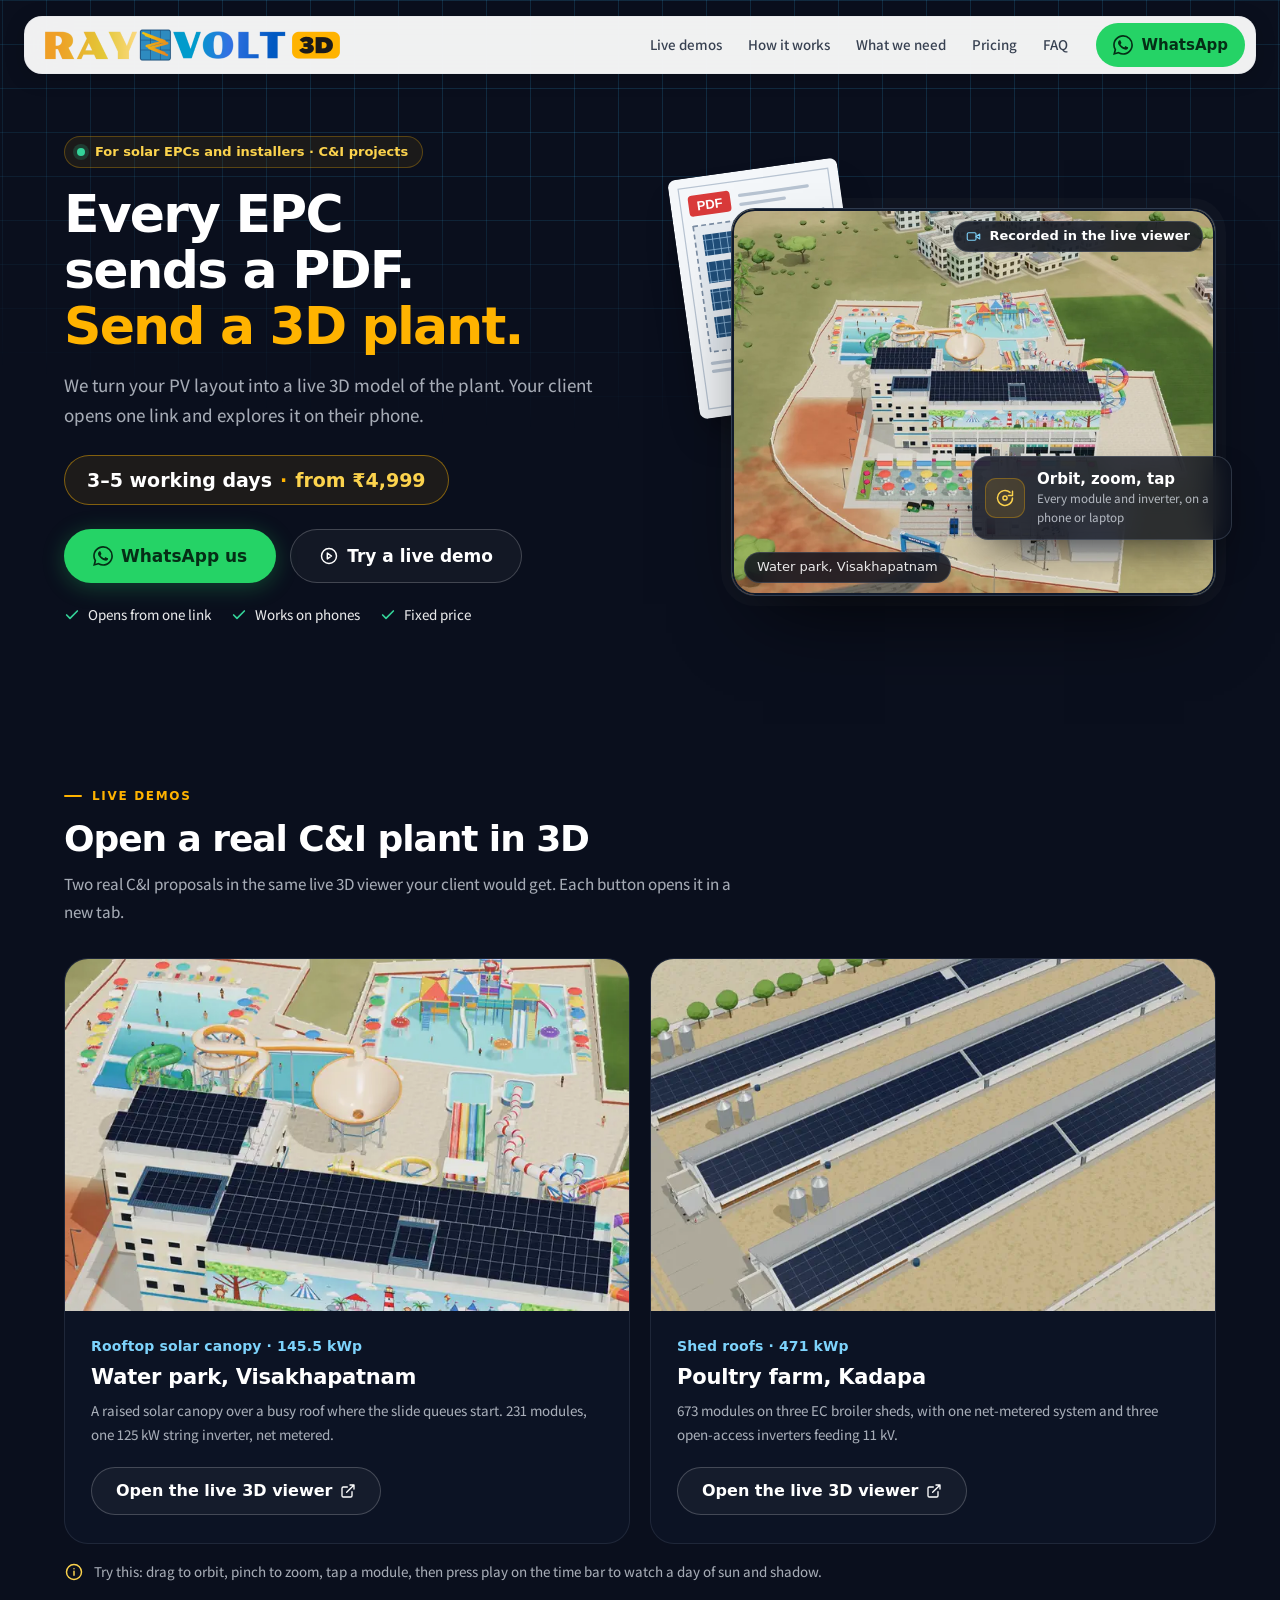
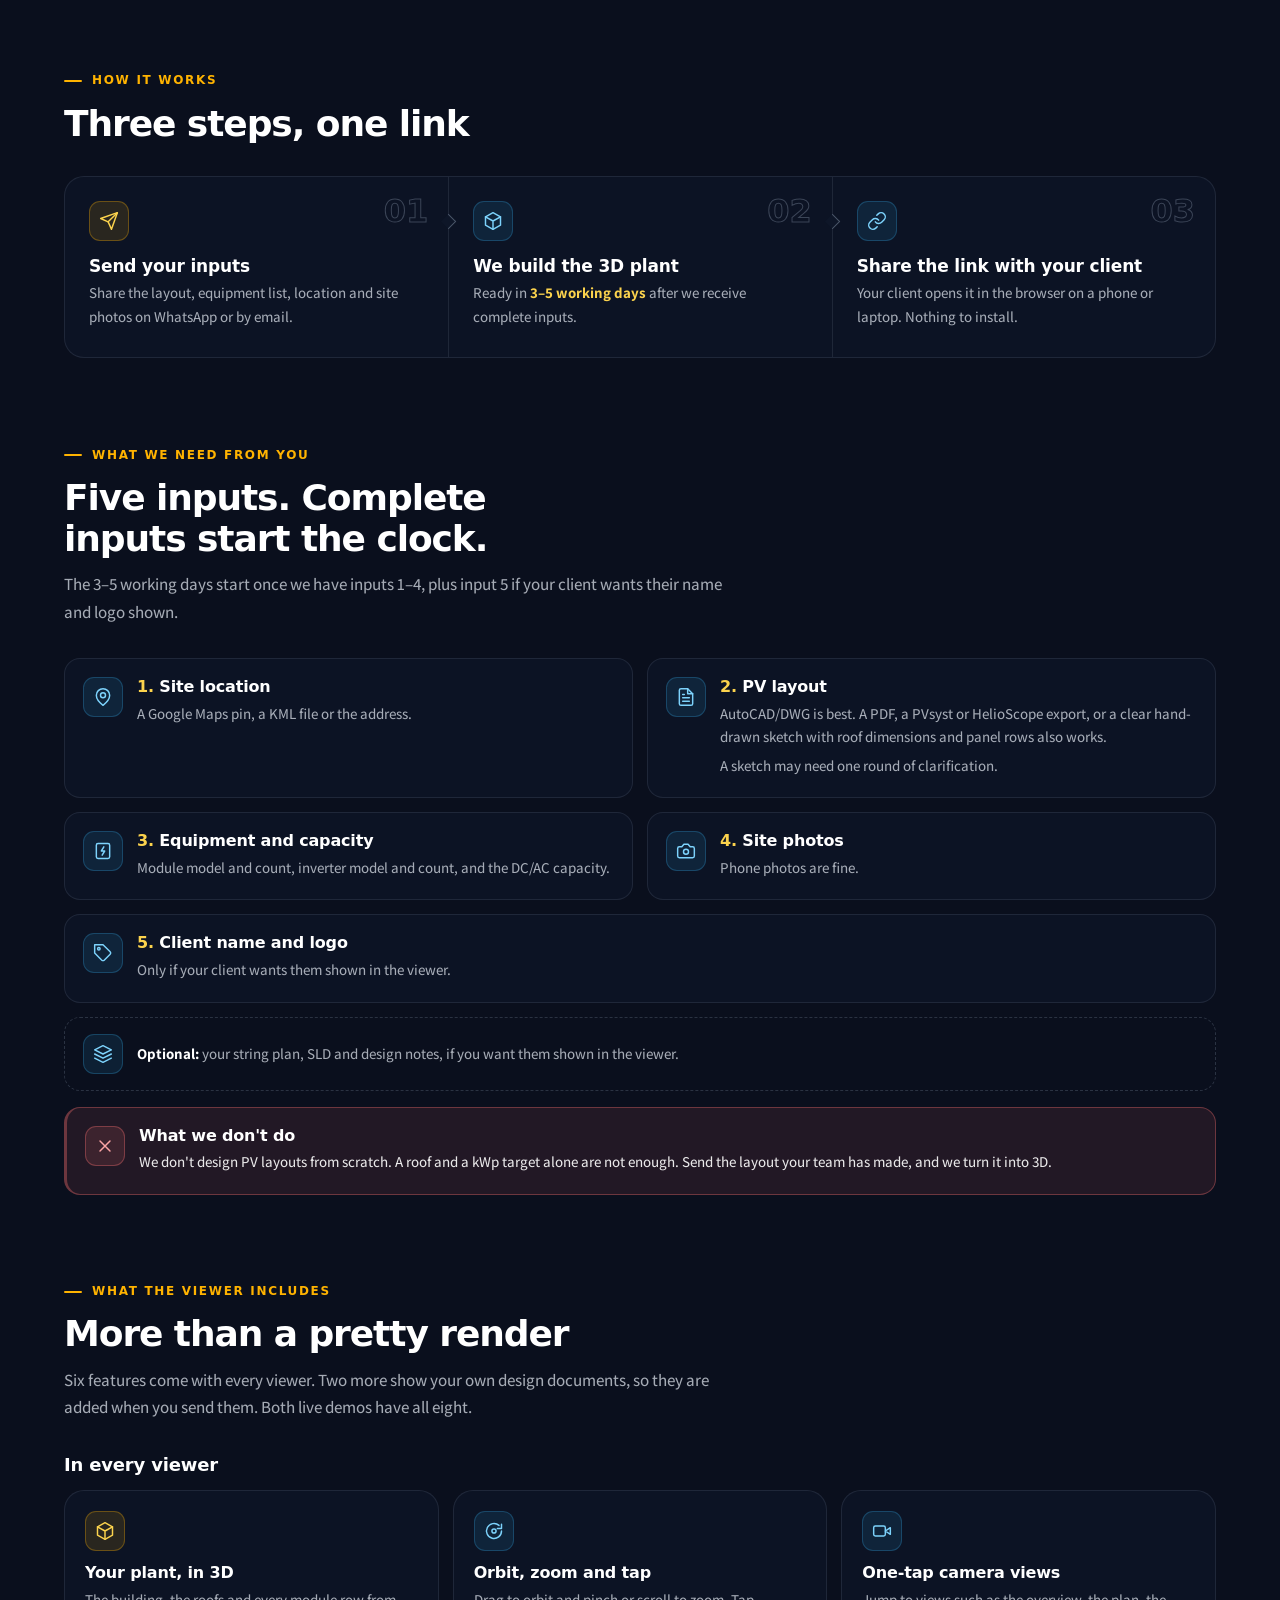
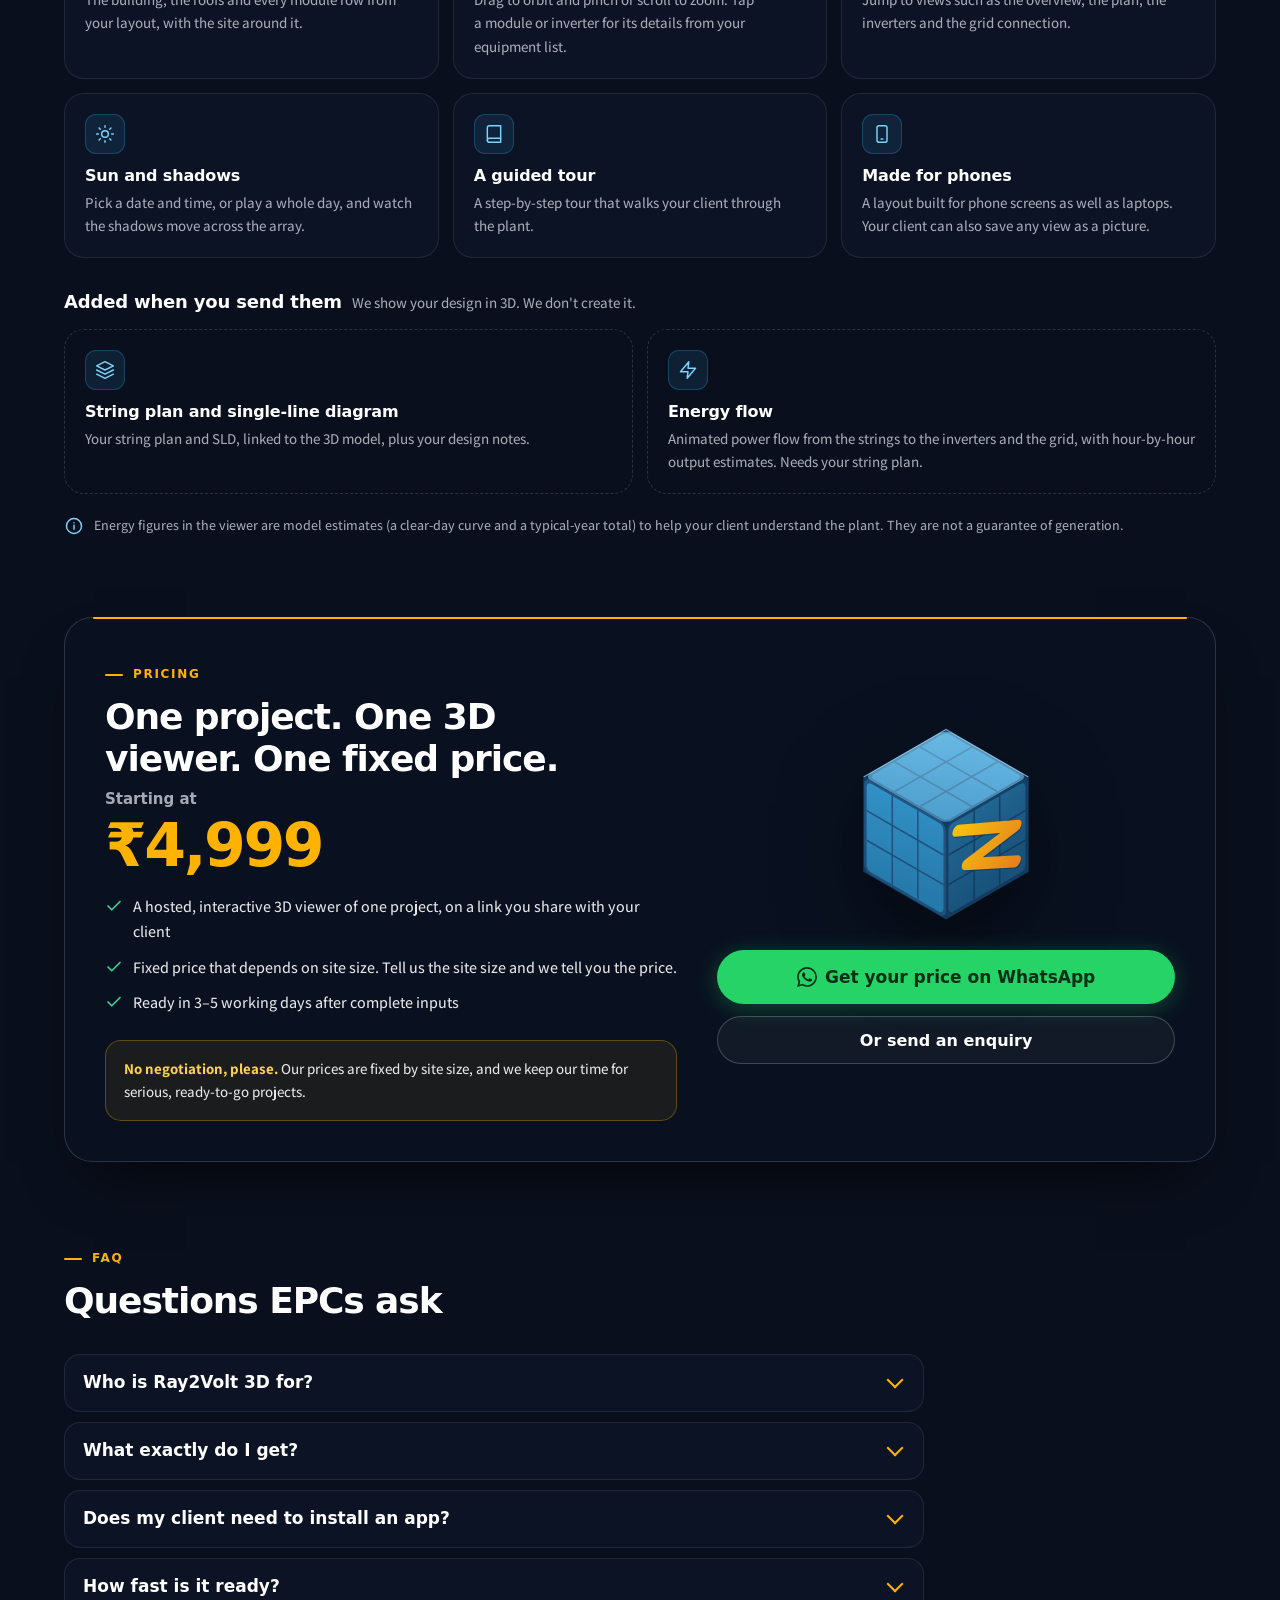
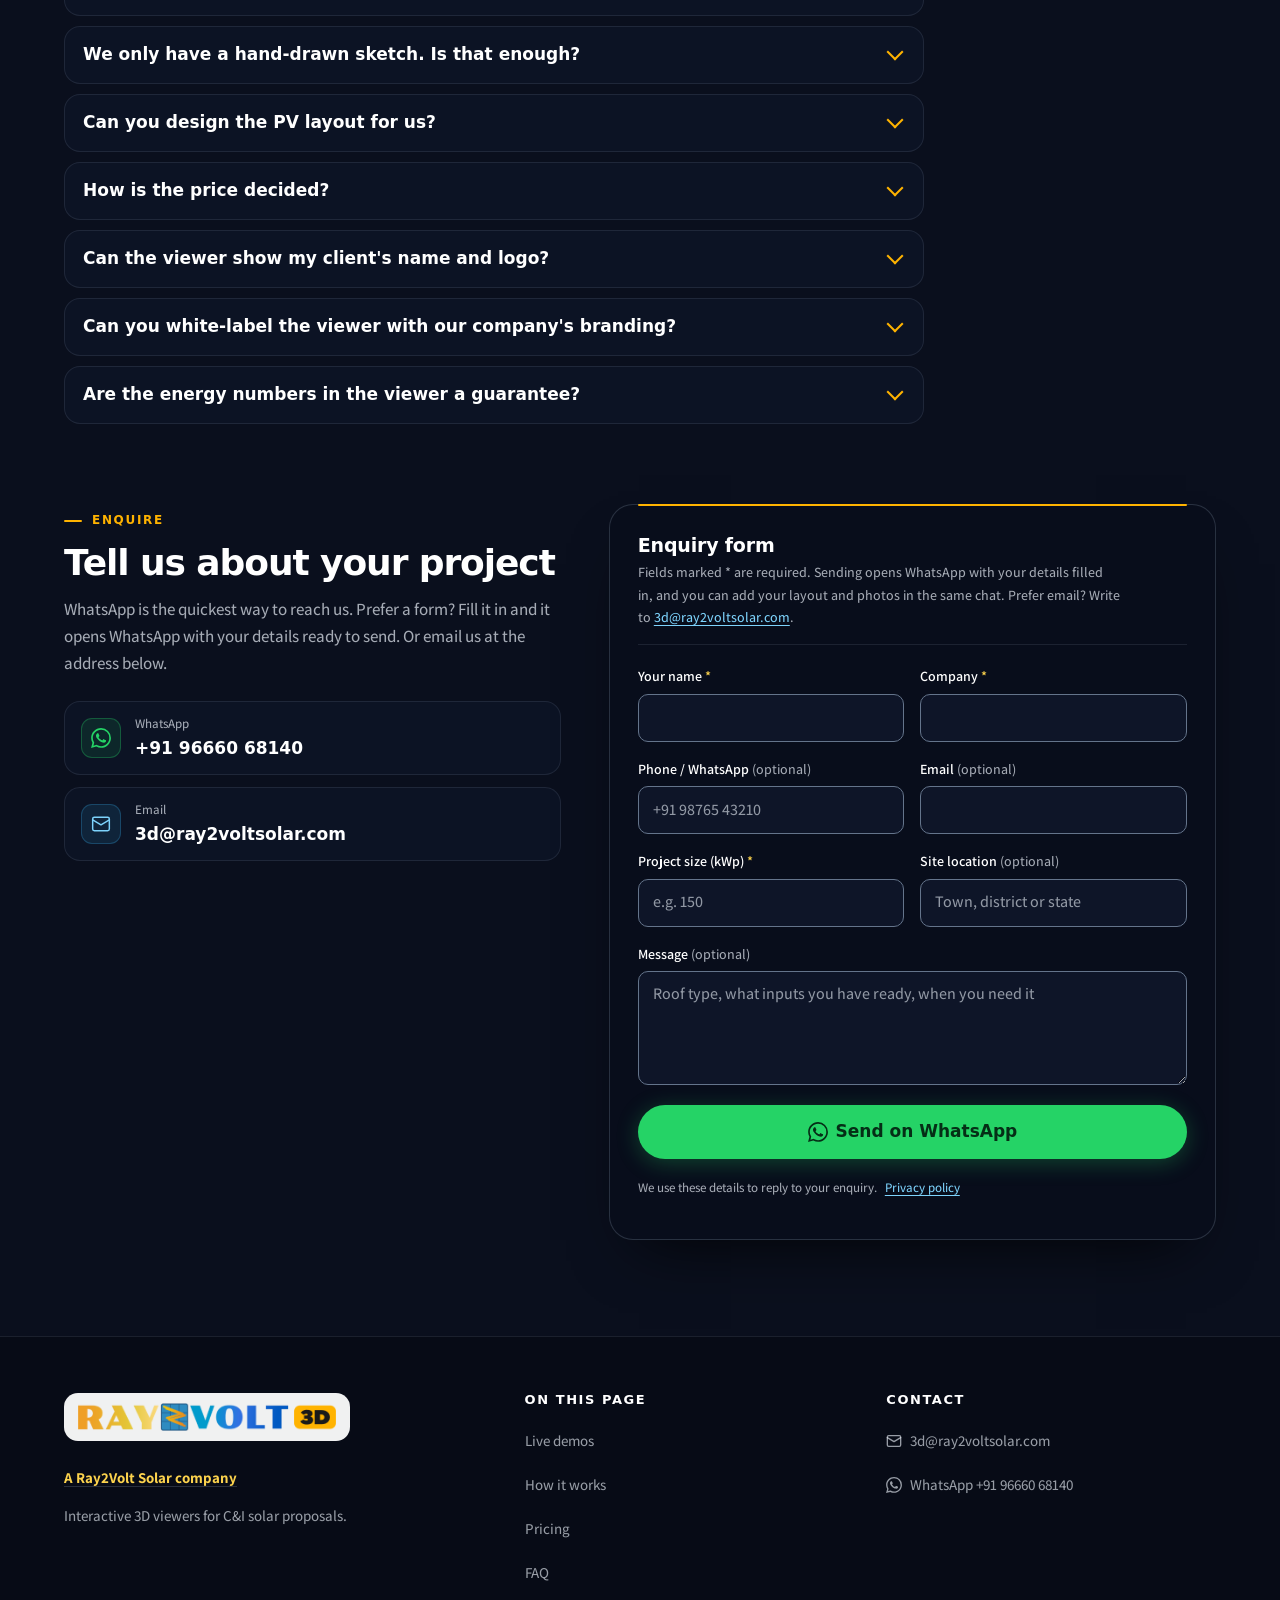
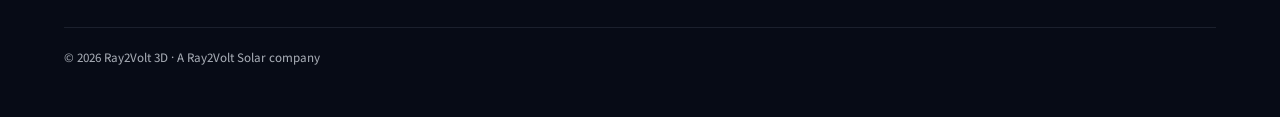
==== index.html @ 8974c655 "Launch Ray2Volt 3D landing page Mobile-first landing page for Ray2Volt 3D: hosted interactive 3D pla" ====
<!DOCTYPE html>
<html lang="en-IN" class="no-js">
<head>
<meta charset="utf-8">
<meta name="viewport" content="width=device-width, initial-scale=1, viewport-fit=cover">
<script>document.documentElement.className = 'js';</script>
<title>Ray2Volt 3D | 3D plant viewers for C&amp;I solar EPCs</title>
<meta name="description" content="Every EPC sends a PDF. Send a 3D plant. A live 3D viewer of your C&amp;I solar project for your client, in 3–5 working days, from ₹4,999.">
<link rel="canonical" href="https://3d.ray2voltsolar.com/">
<meta name="theme-color" content="#0A0F1D">
<meta name="color-scheme" content="dark">
<meta name="format-detection" content="telephone=no">

<link rel="icon" href="favicon.ico" sizes="48x48">
<link rel="icon" href="favicon.svg" type="image/svg+xml">
<link rel="icon" href="favicon-32.png" type="image/png" sizes="32x32">
<link rel="apple-touch-icon" href="apple-touch-icon.png">
<link rel="manifest" href="site.webmanifest">

<meta property="og:type" content="website">
<meta property="og:site_name" content="Ray2Volt 3D">
<meta property="og:locale" content="en_IN">
<meta property="og:title" content="Every EPC sends a PDF. Send a 3D plant.">
<meta property="og:description" content="A live 3D viewer of your C&amp;I solar project, ready to share with your client. 3–5 working days · from ₹4,999.">
<meta property="og:url" content="https://3d.ray2voltsolar.com/">
<meta property="og:image" content="https://ray2voltsolar.github.io/ray2volt-3d/og-image.png">
<meta property="og:image:type" content="image/png">
<meta property="og:image:width" content="1200">
<meta property="og:image:height" content="630">
<meta property="og:image:alt" content="Ray2Volt 3D: Every EPC sends a PDF. Send a 3D plant. 3–5 working days, from ₹4,999.">
<meta name="twitter:card" content="summary_large_image">
<meta name="twitter:title" content="Every EPC sends a PDF. Send a 3D plant.">
<meta name="twitter:description" content="A live 3D viewer of your C&amp;I solar project, ready to share with your client. 3–5 working days · from ₹4,999.">
<meta name="twitter:image" content="https://ray2voltsolar.github.io/ray2volt-3d/og-image.png">
<meta name="twitter:image:alt" content="Ray2Volt 3D: Every EPC sends a PDF. Send a 3D plant. 3–5 working days, from ₹4,999.">

<!-- Fonts: the same Google Fonts request as ray2voltsolar.com (Google Sans Flex headings, Assistant body) -->
<link rel="preconnect" href="https://fonts.googleapis.com">
<link rel="preconnect" href="https://fonts.gstatic.com" crossorigin>
<link href="https://fonts.googleapis.com/css2?family=Google+Sans+Flex:wght@400..800&amp;family=Assistant:wght@400..800&amp;display=swap" rel="stylesheet" media="print" onload="this.media='all'">
<noscript><link href="https://fonts.googleapis.com/css2?family=Google+Sans+Flex:wght@400..800&amp;family=Assistant:wght@400..800&amp;display=swap" rel="stylesheet"></noscript>

<script type="application/ld+json">
{
  "@context": "https://schema.org",
  "@graph": [
    {
      "@type": "Organization",
      "@id": "https://3d.ray2voltsolar.com/#organization",
      "name": "Ray2Volt 3D",
      "url": "https://3d.ray2voltsolar.com/",
      "logo": "https://ray2voltsolar.github.io/ray2volt-3d/icon-512.png",
      "image": "https://ray2voltsolar.github.io/ray2volt-3d/og-image.png",
      "email": "3d@ray2voltsolar.com",
      "telephone": "+91 96660 68140",
      "description": "Hosted, interactive 3D web viewers of C&I solar projects, made for solar EPCs and installers to share with their clients.",
      "parentOrganization": {
        "@type": "Organization",
        "name": "Ray2Volt Solar",
        "url": "https://ray2voltsolar.com/"
      },
      "contactPoint": {
        "@type": "ContactPoint",
        "contactType": "sales",
        "telephone": "+91 96660 68140",
        "email": "3d@ray2voltsolar.com",
        "areaServed": "IN",
        "availableLanguage": ["English"]
      }
    },
    {
      "@type": "Service",
      "@id": "https://3d.ray2voltsolar.com/#service",
      "name": "Interactive 3D solar plant viewer",
      "serviceType": "3D visualisation of C&I solar projects",
      "description": "One hosted, interactive 3D web viewer per C&I solar project, built from the EPC's PV layout, equipment list, site location and photos. Ready in 3–5 working days after complete inputs.",
      "provider": { "@id": "https://3d.ray2voltsolar.com/#organization" },
      "audience": { "@type": "BusinessAudience", "audienceType": "Solar EPCs and installers" },
      "areaServed": { "@type": "Country", "name": "India" },
      "offers": {
        "@type": "Offer",
        "description": "Starting at ₹4,999. Fixed price that depends on site size.",
        "priceSpecification": {
          "@type": "PriceSpecification",
          "minPrice": 4999,
          "priceCurrency": "INR"
        },
        "url": "https://3d.ray2voltsolar.com/#pricing"
      }
    }
  ]
}
</script>

<style>
/* Ray2Volt 3D landing page. Dark theme only. Tokens mirror the dark tokens of the
   Ray2Volt Solar website (theme.css, section 1); components mirror home.css. */
:root {
  --bg: #0A0F1D;
  --ink: #FFFFFF;
  --body: rgba(255, 255, 255, 0.9);
  --muted: rgba(226, 232, 240, 0.72);
  --surface: rgba(15, 23, 42, 0.58);
  --surface-strong: rgba(9, 14, 28, 0.88);
  --surface-hover: rgba(18, 28, 50, 0.8);
  --panel: rgba(11, 18, 34, 0.72);
  --subtle: rgba(255, 255, 255, 0.025);
  --line: rgba(148, 163, 184, 0.14);
  --line-strong: rgba(148, 163, 184, 0.24);
  --gold: #FFB300;
  --gold-ink: #FCD34D;
  --on-gold: #1A1A1A;
  --sky: #7DD3FC;
  --green: #34D399;
  --wa: #25D366;
  --wa-ink: #052E16;
  --tile-bg: rgba(56, 189, 248, 0.1);
  --tile-line: rgba(56, 189, 248, 0.24);
  --gold-tile-bg: rgba(255, 179, 0, 0.12);
  --gold-tile-line: rgba(255, 179, 0, 0.3);
  --success-bg: rgba(52, 211, 153, 0.1);
  --success-line: rgba(52, 211, 153, 0.3);
  --error: #FCA5A5;
  --error-bg: rgba(248, 113, 113, 0.1);
  --error-line: rgba(248, 113, 113, 0.35);
  --note-bg: rgba(255, 179, 0, 0.07);
  --eyebrow-bg: rgba(255, 179, 0, 0.07);
  --eyebrow-line: rgba(255, 179, 0, 0.28);
  --ghost-bg: rgba(255, 255, 255, 0.04);
  --ghost-bg-hover: rgba(255, 255, 255, 0.09);
  --ghost-line: rgba(255, 255, 255, 0.2);
  --field-bg: rgba(15, 23, 42, 0.9);
  --field-line: #64748B;          /* about 3.8:1 against the field and the form card (WCAG 1.4.11 needs 3:1) */
  --field-line-hover: #94A3B8;
  --placeholder: rgba(226, 232, 240, 0.62);
  --float-bg: rgba(10, 15, 29, 0.8);
  --footer-bg: #070B16;
  --grid: rgba(56, 189, 248, 0.16);
  --step-stroke: rgba(148, 163, 184, 0.35);
  --chevron-bg: #0E1628;
  --chevron-line: rgba(148, 163, 184, 0.45);
  --hover-shadow: 0 24px 48px -24px rgba(0, 0, 0, 0.8);
  --float-shadow: 0 18px 40px -16px rgba(0, 0, 0, 0.75);
  --form-shadow: 0 30px 60px -30px rgba(0, 0, 0, 0.85);
  --frame-shadow: 0 40px 80px -32px rgba(0, 0, 0, 0.8), 0 0 0 10px rgba(255, 255, 255, 0.025);
  --radius: 20px;
  --font-heading: 'Google Sans', 'Google Sans Flex', system-ui, -apple-system, 'Segoe UI', Roboto, sans-serif;
  --font-body: 'Assistant', system-ui, -apple-system, 'Segoe UI', Roboto, sans-serif;
  --gutter: 1rem;
  --header-h: 56px;
  color-scheme: dark;
}
@media (min-width: 480px) { :root { --gutter: 1.5rem; } }

*, *::before, *::after { box-sizing: border-box; margin: 0; padding: 0; }
html { font-size: 16px; -webkit-text-size-adjust: 100%; text-size-adjust: 100%; scroll-padding-top: 88px; }
/* Phones (upright or sideways) have no fixed header, so an anchor jump only needs a small gap at the top;
   the floating WhatsApp button needs room at the bottom */
@media (max-width: 767px), (max-height: 500px) { html { scroll-padding-top: 12px; scroll-padding-bottom: 84px; } }
@media (prefers-reduced-motion: no-preference) { html { scroll-behavior: smooth; } }
html, body { overflow-x: clip; }
body {
  position: relative;
  min-height: 100vh;
  background-color: var(--bg);
  color: var(--body);
  font-family: var(--font-body);
  font-size: 1rem;
  font-weight: 500;
  line-height: 1.6;
  -webkit-font-smoothing: antialiased;
  -moz-osx-font-smoothing: grayscale;
}
/* Flat blueprint grid behind the top of the page, as on ray2voltsolar.com */
body::after {
  content: '';
  position: absolute;
  top: 0; left: 0; right: 0;
  height: max(100vh, 640px);
  background-image:
    linear-gradient(var(--grid) 1px, transparent 1px),
    linear-gradient(90deg, var(--grid) 1px, transparent 1px);
  background-size: 32px 32px;
  background-position: center top;
  pointer-events: none;
  z-index: 0;
  -webkit-mask-image: radial-gradient(ellipse 120% 60% at 50% 0%, #000 30%, transparent 80%);
  mask-image: radial-gradient(ellipse 120% 60% at 50% 0%, #000 30%, transparent 80%);
}
@media (min-width: 768px) { body::after { background-size: 44px 44px; } }
body > * { position: relative; z-index: 1; }

img, svg, video { display: block; max-width: 100%; }
img, video { height: auto; }
a { color: inherit; text-decoration: none; }
ul, ol { list-style: none; }
button, input, select, textarea { font: inherit; color: inherit; }
button { cursor: pointer; background: none; border: 0; }
[hidden] { display: none !important; }
:focus-visible { outline: 2px solid var(--gold); outline-offset: 3px; }

h1, h2, h3, h4 { font-family: var(--font-heading); color: var(--ink); text-wrap: balance; }
h1 { font-size: clamp(2.125rem, 1.45rem + 2.9vw, 3.25rem); font-weight: 700; letter-spacing: -0.035em; line-height: 1.08; }
h2 { font-size: clamp(1.625rem, 1.2rem + 1.5vw, 2.25rem); font-weight: 700; letter-spacing: -0.03em; line-height: 1.15; margin-bottom: 0.75rem; }
h3 { font-size: 1.0625rem; font-weight: 700; letter-spacing: -0.01em; line-height: 1.3; }
p { text-wrap: pretty; }
strong { color: var(--ink); font-weight: 700; }

.sr-only { position: absolute !important; width: 1px; height: 1px; padding: 0; margin: -1px; overflow: hidden; clip: rect(0 0 0 0); white-space: nowrap; border: 0; }
.skip-link { position: absolute; left: 1rem; top: -100px; z-index: 2000; padding: 0.75rem 1rem; border-radius: 10px; background: var(--gold); color: var(--on-gold); font-weight: 700; }
.skip-link:focus { top: 1rem; }

.container { width: 100%; max-width: 1200px; margin: 0 auto; padding: 0 max(var(--gutter), env(safe-area-inset-right)) 0 max(var(--gutter), env(safe-area-inset-left)); }
.nw { white-space: nowrap; }

.icon { width: 20px; height: 20px; flex: none; fill: none; stroke: currentColor; stroke-width: 1.75; stroke-linecap: round; stroke-linejoin: round; }
.icon--sm { width: 16px; height: 16px; stroke-width: 2; }
.icon--fill { fill: currentColor; stroke: none; }

/* ---------- Buttons (site-wide .btn from ray2voltsolar.com) ---------- */
.btn {
  position: relative;
  overflow: hidden;
  display: inline-flex;
  align-items: center;
  justify-content: center;
  gap: 0.5rem;
  min-height: 48px;
  padding: 0.8125rem 1.5rem;
  border: 1px solid transparent;
  border-radius: 999px;
  font-family: var(--font-heading);
  font-size: 1rem;
  font-weight: 650;
  line-height: 1.2;
  text-align: center;
  transition: transform 0.25s ease, box-shadow 0.25s ease, background-color 0.25s ease, border-color 0.25s ease;
  -webkit-tap-highlight-color: transparent;
}
.btn-lg { min-height: 54px; padding: 0.9375rem 1.75rem; font-size: 1.0625rem; }
.btn-block { width: 100%; }
.btn-primary {
  background: linear-gradient(135deg, #FFB300 0%, #FFD54F 50%, #F9A825 100%);
  background-size: 200% 200%;
  color: var(--on-gold);
  box-shadow: 0 4px 20px rgba(255, 179, 0, 0.35);
}
.btn-primary:hover { transform: translateY(-2px); box-shadow: 0 12px 40px rgba(255, 179, 0, 0.5); }
.btn-wa { background: var(--wa); color: var(--wa-ink); box-shadow: 0 4px 22px rgba(37, 211, 102, 0.28); }
.btn-wa:hover { background: #3BE07A; transform: translateY(-2px); }
.btn-ghost { background: var(--ghost-bg); color: var(--ink); border-color: var(--ghost-line); }
.btn-ghost:hover { background: var(--ghost-bg-hover); border-color: var(--gold); transform: translateY(-2px); }
.btn[disabled] { opacity: 0.7; cursor: progress; transform: none; }
@media (prefers-reduced-motion: no-preference) {
  .btn-primary { animation: btnShimmer 3s ease infinite; }
  @keyframes btnShimmer { 0%, 100% { background-position: 0% 50%; } 50% { background-position: 100% 50%; } }
}

/* ---------- Header: the website's floating pill ---------- */
.header {
  position: absolute;
  z-index: 1000;
  top: max(10px, env(safe-area-inset-top));
  left: max(10px, env(safe-area-inset-left));
  right: max(10px, env(safe-area-inset-right));
  border: 1px solid rgba(229, 231, 235, 0.6);
  border-radius: 18px;
  background: rgba(255, 255, 255, 0.94);
  -webkit-backdrop-filter: blur(20px);
  backdrop-filter: blur(20px);
  box-shadow: 0 4px 20px rgba(0, 0, 0, 0.18);
}
.nav { display: flex; align-items: center; justify-content: space-between; gap: 0.75rem; height: var(--header-h); padding: 0 0.5rem 0 0.875rem; }
.logo { display: flex; align-items: center; flex: none; min-height: 44px; }
.logo img { height: clamp(24px, 6.4vw, 30px); width: auto; }
.nav-menu { display: none; align-items: center; gap: 0.125rem; margin-left: auto; }
.nav-menu a {
  display: inline-flex;
  align-items: center;
  justify-content: center;
  min-height: 44px;
  min-width: 44px;
  padding: 0 0.75rem;
  border-radius: 12px;
  font-size: 0.9375rem;
  font-weight: 600;
  color: #374151;
  transition: color 0.2s ease, background-color 0.2s ease;
}
.nav-menu a:hover { color: #0369A1; background: rgba(3, 169, 244, 0.08); }
.nav-wa { min-height: 44px; padding: 0.5rem 1.125rem; font-size: 0.9375rem; box-shadow: none; }
.nav-wa .nav-wa__label { display: none; }
.nav-wa { flex: none; width: 44px; padding: 0; }
.header :focus-visible { outline-color: #0277BD; }
@media (min-width: 420px) {
  .nav-wa { width: auto; padding: 0.5rem 1rem; }
  .nav-wa .nav-wa__label { display: inline; }
}
@media (min-width: 768px) {
  .header { position: fixed; top: max(1rem, env(safe-area-inset-top)); left: max(1.5rem, env(safe-area-inset-left)); right: max(1.5rem, env(safe-area-inset-right)); }
  .nav { padding: 0 0.625rem 0 1.25rem; }
  .logo img { height: 32px; }
}
/* Phones held sideways (wide but short): a fixed 74 px bar would take a fifth of the screen, so the header scrolls
   away as it does on phones, and the floating WhatsApp button takes over (see .wa-fab) */
@media (min-width: 768px) and (max-height: 500px) {
  .header { position: absolute; }
}
@media (min-width: 1000px) {
  .nav-menu { display: flex; }
  .nav { gap: 1rem; }
}
@media (min-width: 1000px) and (max-width: 1099px) {
  .nav-menu a { padding: 0 0.5rem; }
  .nav { gap: 0.75rem; }
}

/* ---------- Section scaffolding ---------- */
.section { padding: 3.5rem 0; }
@media (min-width: 768px) { .section { padding: 5rem 0; } }
.section + .section { padding-top: 0; }
.kicker {
  display: inline-flex;
  align-items: center;
  gap: 0.625rem;
  margin-bottom: 0.75rem;
  font-family: var(--font-heading);
  font-size: 0.75rem;
  font-weight: 700;
  letter-spacing: 0.14em;
  text-transform: uppercase;
  color: var(--gold);
}
.kicker::before { content: ''; width: 18px; height: 2px; border-radius: 2px; background: currentColor; }
.section-head { max-width: 680px; margin-bottom: 2rem; }
.section-head p:not(.kicker) { color: var(--muted); font-size: 1.0625rem; }
.tile {
  flex: none;
  display: grid;
  place-items: center;
  width: 40px;
  height: 40px;
  border-radius: 11px;
  color: var(--sky);
  background: var(--tile-bg);
  border: 1px solid var(--tile-line);
}
.tile--gold { color: var(--gold-ink); background: var(--gold-tile-bg); border-color: var(--gold-tile-line); }
.card {
  border: 1px solid var(--line);
  border-radius: 24px;
  background: var(--surface);
}

/* ---------- Hero ---------- */
.hero { padding: 5.75rem 0 3rem; }
@media (min-width: 768px) { .hero { padding: 8.5rem 0 4.5rem; } }
@media (min-width: 768px) and (max-height: 500px) { .hero { padding-top: 6.25rem; } }
/* Phones: the gap above the demos belongs to the hero, so "Try a live demo" lands on the demos heading itself and
   the first "Open the live 3D viewer" button is on screen even at 360x640 (same total gap as before) */
@media (max-width: 767px) {
  .hero { padding-bottom: 6.5rem; }
  .hero + #demos { padding-top: 0; }
  #demos .section-head { margin-bottom: 1.25rem; }
}
.hero__grid { display: grid; gap: 2.5rem; align-items: center; }
@media (min-width: 960px) { .hero__grid { grid-template-columns: minmax(0, 1.02fr) minmax(0, 0.98fr); gap: 4rem; } }
.eyebrow {
  display: inline-flex;
  align-items: center;
  gap: 0.625rem;
  margin-bottom: 1.125rem;
  padding: 0.375rem 0.875rem 0.375rem 0.75rem;
  border: 1px solid var(--eyebrow-line);
  border-radius: 999px;
  background: var(--eyebrow-bg);
  font-family: var(--font-heading);
  font-size: 0.8125rem;
  font-weight: 600;
  line-height: 1.35;
  color: var(--gold-ink);
}
.eyebrow__dot { flex: none; width: 8px; height: 8px; border-radius: 50%; background: var(--green); box-shadow: 0 0 0 4px rgba(52, 211, 153, 0.18); }
/* Very narrow phones: two clean lines without the separator, instead of a wrap after a dangling dot (as .offer) */
@media (max-width: 359px) {
  .eyebrow { border-radius: 14px; padding-top: 0.4375rem; padding-bottom: 0.4375rem; }
  .eyebrow__text > span { display: block; }
  .eyebrow__text > .eyebrow__sep { display: none; }
}
.hero h1 { margin-bottom: 1rem; }
.hero h1 span { display: block; color: var(--gold); }
.hero__lead { max-width: 34rem; margin-bottom: 1.25rem; font-size: 1.0625rem; line-height: 1.6; color: var(--muted); }
@media (min-width: 768px) { .hero__lead { font-size: 1.1875rem; margin-bottom: 1.5rem; } }
.offer {
  display: inline-flex;
  flex-wrap: wrap;
  align-items: center;
  gap: 0.25rem 0.5rem;
  margin-bottom: 1.5rem;
  padding: 0.625rem 1.125rem;
  border: 1px solid rgba(255, 179, 0, 0.45);
  border-radius: 999px;
  background: rgba(255, 179, 0, 0.08);
  font-family: var(--font-heading);
  font-size: 1.0625rem;
  font-weight: 700;
  line-height: 1.3;
  color: var(--ink);
}
.offer__dot { color: var(--gold); }
.offer__price { color: var(--gold-ink); }
@media (min-width: 768px) { .offer { font-size: 1.1875rem; padding: 0.75rem 1.375rem; } }
/* Very narrow phones: two clean lines instead of a wrapped pill with a dangling dot */
@media (max-width: 359px) {
  .offer { display: inline-block; border-radius: 16px; }
  .offer > span { display: block; }
  .offer > .offer__dot { display: none; }
}
.hero__actions { display: grid; gap: 0.75rem; }
@media (min-width: 480px) { .hero__actions { display: flex; flex-wrap: wrap; gap: 0.875rem; } }
.hero__actions .btn { width: 100%; }
@media (min-width: 480px) { .hero__actions .btn { width: auto; } }
.assurances { display: flex; flex-wrap: wrap; gap: 0.5rem 1.25rem; margin-top: 1.25rem; }
.assurances li { display: inline-flex; align-items: center; gap: 0.5rem; font-size: 0.9375rem; color: var(--body); }
.assurances .icon { width: 16px; height: 16px; stroke-width: 2.5; color: var(--green); }

/* Hero visual: the flat PDF behind, the live 3D viewer in front */
.hero__visual { position: relative; padding: 1.75rem 0 0 1.25rem; }
@media (min-width: 600px) { .hero__visual { padding: 2.5rem 0 0 3rem; } }
.hero__pdf {
  position: absolute;
  top: 0;
  left: 0;
  z-index: 0;
  width: 32%;
  max-width: 190px;
  transform: rotate(-8deg);
  border-radius: 8px;
  box-shadow: 0 24px 40px -18px rgba(0, 0, 0, 0.85);
}
.hero__screen {
  position: relative;
  z-index: 1;
  overflow: hidden;
  border: 1px solid var(--line-strong);
  border-radius: 24px;
  background: #101a2c;
  box-shadow: var(--frame-shadow);
  aspect-ratio: 5 / 4;
}
.hero__screen img, .hero__screen video { position: absolute; inset: 0; width: 100%; height: 100%; object-fit: cover; }
/* The loop sits 1px inside the poster, so its first frame is never a larger LCP candidate than the poster;
   the 2px inner bezel below hides that edge. */
.hero__screen video { inset: 1px; width: calc(100% - 2px); height: calc(100% - 2px); }
.hero__screen::after { content: ''; position: absolute; inset: 0; z-index: 1; border-radius: 23px; box-shadow: inset 0 0 0 2px #101a2c; pointer-events: none; }
.hero__video { opacity: 0; transition: opacity 0.5s ease; }
.hero__video.is-playing { opacity: 1; }
.chip {
  position: absolute;
  z-index: 2;
  display: inline-flex;
  align-items: center;
  gap: 0.5rem;
  padding: 0.375rem 0.75rem;
  border: 1px solid var(--line-strong);
  border-radius: 999px;
  background: rgba(10, 15, 29, 0.82);
  -webkit-backdrop-filter: blur(10px);
  backdrop-filter: blur(10px);
  font-family: var(--font-heading);
  font-size: 0.8125rem;
  font-weight: 600;
  line-height: 1.3;
  color: var(--ink);
}
.chip--rec { top: 0.75rem; right: 0.75rem; }
.chip--rec .icon { width: 15px; height: 15px; color: var(--sky); }
.chip--label { left: 0.75rem; bottom: 0.75rem; max-width: calc(100% - 1.5rem); color: var(--body); font-weight: 500; }
@media (max-width: 359px) {
  .chip { font-size: 0.75rem; padding: 0.25rem 0.625rem; gap: 0.375rem; }
  .chip--rec { top: 0.5rem; right: 0.5rem; }
  .chip--label { left: 0.5rem; bottom: 0.5rem; max-width: calc(100% - 1rem); }
}
/* The footage is not interactive: a tap on it goes to the live demos (pointer users only; the hero has a real button) */
.hero__screen-link { position: absolute; inset: 0; z-index: 3; border-radius: 24px; }
.hero__screen-link:hover ~ .chip--label, .hero__screen-link:focus-visible ~ .chip--label { border-color: var(--gold); color: var(--ink); }
.float {
  position: absolute;
  z-index: 2;
  display: none;
  align-items: center;
  gap: 0.75rem;
  max-width: 260px;
  padding: 0.75rem 1rem 0.75rem 0.75rem;
  border: 1px solid var(--line-strong);
  border-radius: 16px;
  background: var(--float-bg);
  -webkit-backdrop-filter: blur(14px);
  backdrop-filter: blur(14px);
  box-shadow: var(--float-shadow);
  font-size: 0.8125rem;
  line-height: 1.4;
  color: var(--muted);
}
.float strong { display: block; font-family: var(--font-heading); font-size: 0.9375rem; }
.float--a { right: -1rem; bottom: 3.5rem; }
@media (min-width: 1100px) { .float { display: flex; } }
@media (prefers-reduced-motion: no-preference) {
  .float { animation: floatY 7s ease-in-out infinite; }
  @keyframes floatY { 0%, 100% { transform: translateY(0); } 50% { transform: translateY(-6px); } }
}

/* ---------- Live demos ---------- */
.demos { display: grid; gap: 1rem; }
@media (min-width: 768px) { .demos { grid-template-columns: repeat(2, minmax(0, 1fr)); gap: 1.25rem; } }
.demo { display: flex; flex-direction: column; overflow: hidden; }
.demo__media { position: relative; display: block; aspect-ratio: 16 / 10; background: #101a2c; overflow: hidden; }
.demo__media img { width: 100%; height: 100%; object-fit: cover; transition: transform 0.6s ease; }
.demo:hover .demo__media img { transform: scale(1.03); }
.demo__body { display: flex; flex-direction: column; flex: 1; padding: 1.25rem 1.25rem 1.375rem; }
@media (min-width: 768px) { .demo__body { padding: 1.5rem 1.625rem 1.75rem; } }
.demo__kind { margin-bottom: 0.375rem; font-family: var(--font-heading); font-size: 0.875rem; font-weight: 700; letter-spacing: 0.01em; color: var(--sky); }
.demo h3 { margin-bottom: 0.5rem; font-size: 1.3125rem; }
.demo p:not(.demo__kind) { margin-bottom: 1.25rem; font-size: 0.9375rem; color: var(--muted); }
.demo .btn { margin-top: auto; align-self: flex-start; }
@media (max-width: 479px) { .demo .btn { align-self: stretch; } }
.demo-tip { display: flex; gap: 0.625rem; align-items: flex-start; margin-top: 1rem; font-size: 0.9375rem; color: var(--muted); }
.demo-tip .icon { margin-top: 0.125rem; color: var(--gold-ink); }

/* ---------- How it works ---------- */
.steps { display: grid; border: 1px solid var(--line); border-radius: var(--radius); background: var(--surface); }
.step { position: relative; padding: 1.375rem 1.375rem 1.5rem; border-top: 1px solid var(--line); }
.step:first-child { border-top: 0; }
.step__num {
  position: absolute;
  top: 1.125rem;
  right: 1.25rem;
  font-family: var(--font-heading);
  font-size: 2rem;
  font-weight: 700;
  line-height: 1;
  color: transparent;
  -webkit-text-stroke: 1px var(--step-stroke);
}
.step h3 { margin: 0.875rem 0 0.25rem; font-size: 1.0625rem; }
.step p { font-size: 0.9375rem; color: var(--muted); }
.step p strong { color: var(--gold-ink); }
@media (min-width: 768px) {
  .steps { grid-template-columns: repeat(3, minmax(0, 1fr)); }
  .step { padding: 1.5rem 1.5rem 1.75rem; border-top: 0; border-left: 1px solid var(--line); }
  .step:first-child { border-left: 0; }
  .step:not(:last-child)::after {
    content: '';
    position: absolute;
    z-index: 1;
    top: 2.45rem;
    right: -6px;
    width: 11px;
    height: 11px;
    border-top: 1px solid var(--chevron-line);
    border-right: 1px solid var(--chevron-line);
    background: var(--chevron-bg);
    transform: rotate(45deg);
  }
}

/* ---------- What we need ---------- */
.inputs { display: grid; gap: 0.75rem; counter-reset: input; }
@media (min-width: 768px) { .inputs { grid-template-columns: repeat(2, minmax(0, 1fr)); gap: 0.875rem; } }
.input { display: flex; gap: 0.875rem; padding: 1.125rem 1.125rem 1.25rem; border: 1px solid var(--line); border-radius: 16px; background: var(--surface); }
.input h3 { margin-bottom: 0.25rem; font-size: 1rem; }
.input h3::before { counter-increment: input; content: counter(input) '. '; color: var(--gold-ink); }
.input p { font-size: 0.9375rem; line-height: 1.55; color: var(--muted); }
.input p + p { margin-top: 0.375rem; }
.input--wide { grid-column: 1 / -1; }
.inputs-extra { display: flex; align-items: center; gap: 0.875rem; margin-top: 0.75rem; padding: 1rem 1.125rem; border: 1px dashed var(--line-strong); border-radius: 16px; }
@media (min-width: 768px) { .inputs-extra { margin-top: 0.875rem; } }
.inputs-extra p { font-size: 0.9375rem; line-height: 1.55; color: var(--muted); }
.not-offered {
  display: flex;
  gap: 0.875rem;
  margin-top: 1rem;
  padding: 1.125rem 1.125rem 1.25rem;
  border: 1px solid var(--error-line);
  border-left-width: 3px;
  border-radius: 16px;
  background: var(--error-bg);
}
.not-offered .tile { color: var(--error); background: rgba(248, 113, 113, 0.12); border-color: var(--error-line); }
.not-offered h3 { margin-bottom: 0.25rem; font-size: 1rem; }
.not-offered p { font-size: 0.9375rem; line-height: 1.55; color: var(--body); }

/* ---------- Viewer features ---------- */
.features-title { display: flex; align-items: center; gap: 0.625rem; margin-bottom: 0.875rem; font-size: 1.125rem; }
/* The second group's heading and its note sit on one line where they fit; the note is a separate paragraph, so it is
   not read as part of the heading or of the list's name */
.features-head { display: flex; flex-wrap: wrap; align-items: baseline; column-gap: 0.625rem; row-gap: 0.125rem; margin: 2rem 0 0.875rem; }
.features-head .features-title { margin: 0; }
.features-note { font-size: 0.9375rem; font-weight: 500; color: var(--muted); }
.features { display: grid; gap: 0.75rem; }
@media (min-width: 600px) { .features { grid-template-columns: repeat(2, minmax(0, 1fr)); } }
@media (min-width: 1040px) { .features { grid-template-columns: repeat(3, minmax(0, 1fr)); gap: 0.875rem; } .features--extra { grid-template-columns: repeat(2, minmax(0, 1fr)); } }
/* Phones: icon-left rows, like "What we need"; from 600 px: cards with the icon on top */
.feature { display: flex; gap: 0.875rem; padding: 1rem 1.125rem 1.125rem; border: 1px solid var(--line); border-radius: 16px; background: var(--surface); }
@media (min-width: 600px) { .feature { flex-direction: column; gap: 0.75rem; padding: 1.25rem; border-radius: var(--radius); } }
.feature h4 { margin-bottom: 0.25rem; font-size: 1rem; font-weight: 700; letter-spacing: -0.01em; line-height: 1.3; }
.feature p { font-size: 0.9375rem; line-height: 1.55; color: var(--muted); }
.features--extra .feature { border-style: dashed; border-color: var(--line-strong); background: transparent; }
.fineprint { display: flex; gap: 0.625rem; align-items: flex-start; margin-top: 1.25rem; font-size: 0.875rem; color: var(--muted); }
.fineprint .icon { margin-top: 0.125rem; color: var(--sky); }

/* ---------- Pricing ---------- */
.price-card {
  position: relative;
  display: grid;
  gap: 1.5rem;
  padding: 1.75rem 1.375rem;
  border: 1px solid var(--line-strong);
  border-radius: 28px;
  background: var(--panel);
  box-shadow: var(--form-shadow);
}
.price-card::before { content: ''; position: absolute; top: -1px; left: 1.75rem; right: 1.75rem; height: 2px; border-radius: 2px; background: var(--gold); }
@media (min-width: 768px) { .price-card { padding: 2.5rem; } }
@media (min-width: 900px) { .price-card { grid-template-columns: minmax(0, 1.25fr) minmax(0, 1fr); align-items: center; gap: 2.5rem; } }
.price { font-family: var(--font-heading); color: var(--ink); line-height: 1.1; margin: 0.25rem 0 0.75rem; }
.price small { display: block; margin-bottom: 0.25rem; font-size: 0.9375rem; font-weight: 600; color: var(--muted); letter-spacing: 0; }
.price b { font-size: clamp(2.75rem, 2rem + 3vw, 3.75rem); font-weight: 750; letter-spacing: -0.04em; color: var(--gold); }
.price-list { display: grid; gap: 0.625rem; margin: 1rem 0 1.5rem; }
.price-list li { display: flex; gap: 0.625rem; align-items: flex-start; font-size: 1rem; color: var(--body); }
.price-list .icon { margin-top: 0.1875rem; width: 18px; height: 18px; stroke-width: 2.25; color: var(--green); }
.no-haggle {
  padding: 1rem 1.125rem;
  border: 1px solid var(--gold-tile-line);
  border-radius: 16px;
  background: var(--note-bg);
  font-size: 0.9375rem;
  line-height: 1.55;
  color: var(--body);
}
.no-haggle strong { color: var(--gold-ink); }
.price-card__visual { display: grid; justify-items: center; gap: 1rem; }
.price-card__visual img { width: min(220px, 60%); height: auto; filter: drop-shadow(0 30px 40px rgba(0, 0, 0, 0.5)); }
.price-card__actions { display: grid; gap: 0.75rem; width: 100%; }
.price-card__actions .btn { padding-left: 1rem; padding-right: 1rem; }
/* Single column (below 900 px): the decorative cube goes, so the buttons follow the price straight away */
@media (max-width: 899px) {
  .price-card__visual { justify-items: start; }
  .price-card__visual img { display: none; }
  .price-card__actions { max-width: 420px; }
}

/* ---------- FAQ ---------- */
.faq { display: grid; gap: 0.625rem; max-width: 860px; }
.faq details { border: 1px solid var(--line); border-radius: 16px; background: var(--surface); }
.faq details[open] { border-color: var(--line-strong); background: var(--surface-strong); }
.faq summary {
  display: flex;
  align-items: center;
  justify-content: space-between;
  gap: 1rem;
  min-height: 56px;
  padding: 0.875rem 1.125rem;
  font-family: var(--font-heading);
  font-size: 1.0625rem;
  font-weight: 650;
  line-height: 1.35;
  color: var(--ink);
  cursor: pointer;
  list-style: none;
  -webkit-tap-highlight-color: transparent;
}
.faq summary::-webkit-details-marker { display: none; }
.faq summary::after {
  content: '';
  flex: none;
  width: 12px;
  height: 12px;
  margin-right: 0.25rem;
  border-right: 2px solid var(--gold);
  border-bottom: 2px solid var(--gold);
  transform: translateY(-3px) rotate(45deg);
  transition: transform 0.2s ease;
}
.faq details[open] summary::after { transform: translateY(3px) rotate(225deg); }
.faq summary:focus-visible { outline-offset: -2px; border-radius: 16px; }
.faq__a { padding: 0 1.125rem 1.125rem; font-size: 1rem; color: var(--muted); }
.faq__a p + p { margin-top: 0.5rem; }
.faq__a a { color: var(--sky); text-decoration: underline; text-underline-offset: 3px; }

/* ---------- Enquiry ---------- */
.enquire { display: grid; gap: 2rem; }
@media (min-width: 960px) { .enquire { grid-template-columns: minmax(0, 0.9fr) minmax(0, 1.1fr); gap: 3rem; align-items: start; } }
.enquire__intro p:not(.kicker) { color: var(--muted); font-size: 1.0625rem; }
.contact-list { display: grid; gap: 0.75rem; margin-top: 1.5rem; }
.contact-list a {
  display: flex;
  align-items: center;
  gap: 0.875rem;
  min-height: 64px;
  padding: 0.75rem 1rem;
  border: 1px solid var(--line);
  border-radius: 16px;
  background: var(--surface);
  transition: border-color 0.2s ease, background-color 0.2s ease;
}
.contact-list a:hover { border-color: rgba(255, 179, 0, 0.4); background: var(--surface-hover); }
.contact-list small { display: block; font-size: 0.8125rem; color: var(--muted); }
.contact-list b { display: block; font-family: var(--font-heading); font-size: 1.0625rem; color: var(--ink); overflow-wrap: anywhere; }
.tile--wa { color: var(--wa); background: rgba(37, 211, 102, 0.1); border-color: rgba(37, 211, 102, 0.3); }
.form-card {
  position: relative;
  padding: 1.375rem 1.125rem 1.5rem;
  border: 1px solid var(--line-strong);
  border-radius: 24px;
  background: var(--surface-strong);
  box-shadow: var(--form-shadow);
}
@media (min-width: 480px) { .form-card { padding: 1.75rem; } }
.form-card::before { content: ''; position: absolute; top: -1px; left: 1.75rem; right: 1.75rem; height: 2px; border-radius: 2px; background: var(--gold); }
.form-card__head { padding-bottom: 1rem; margin-bottom: 1.25rem; border-bottom: 1px solid var(--line); }
.form-card__head h3 { font-size: 1.1875rem; margin-bottom: 0.25rem; }
.form-card__head p { font-size: 0.875rem; color: var(--muted); }
.fields { display: grid; gap: 1rem; }
@media (min-width: 600px) { .fields { grid-template-columns: repeat(2, minmax(0, 1fr)); } .field--wide { grid-column: 1 / -1; } }
.field label { display: block; margin-bottom: 0.375rem; font-size: 0.875rem; font-weight: 600; color: var(--ink); }
.field label .req { color: var(--gold-ink); }
.field label .opt { font-weight: 500; color: var(--muted); }
.field input, .field textarea {
  display: block;
  width: 100%;
  min-height: 48px;
  padding: 0.6875rem 0.875rem;
  border: 1px solid var(--field-line);
  border-radius: 10px;
  background: var(--field-bg);
  color: var(--ink);
  font-size: 1rem;
  line-height: 1.4;
  transition: border-color 0.2s ease, box-shadow 0.2s ease;
}
.field textarea { min-height: 110px; resize: vertical; }
.field input::placeholder, .field textarea::placeholder { color: var(--placeholder); }
.field input:hover, .field textarea:hover { border-color: var(--field-line-hover); }
.field input:focus, .field textarea:focus { outline: none; border-color: var(--gold); box-shadow: 0 0 0 3px rgba(255, 179, 0, 0.18); }
.field input[aria-invalid="true"], .field textarea[aria-invalid="true"] { border-color: var(--error); }
.field__error { margin-top: 0.375rem; font-size: 0.8125rem; color: var(--error); }
.field__error:empty { display: none; }
.hp { position: absolute !important; left: -9999px; width: 1px; height: 1px; overflow: hidden; }
.form-card__head a { color: var(--sky); text-decoration: underline; text-underline-offset: 3px; }
.form-actions { margin-top: 1.25rem; }
.form-note { display: flex; flex-wrap: wrap; align-items: center; column-gap: 0.5rem; margin-top: 0.5rem; font-size: 0.8125rem; color: var(--muted); }
.form-note a { display: inline-flex; align-items: center; min-height: 44px; color: var(--sky); text-decoration: underline; text-underline-offset: 3px; }
/* The live region stays rendered while empty (display:none would take it out of the accessibility tree) */
.form-status:empty { margin: 0; padding: 0; border: 0; }
.form-status { margin-top: 1rem; padding: 1rem 1.125rem; border: 1px solid var(--line-strong); border-radius: 14px; background: var(--subtle); font-size: 0.9375rem; line-height: 1.55; color: var(--body); }
/* Without JavaScript the form cannot validate or send, so it is replaced by the <noscript> contact note */
.no-js #enquiry-form, .no-js [data-form-mode] { display: none; }
.form-status--noscript { margin-top: 0; }
.form-status:focus { outline: none; }
.form-status--ok { border-color: var(--success-line); background: var(--success-bg); }
.form-status--error { border-color: var(--error-line); background: var(--error-bg); }
.form-status--note { border-color: var(--gold-tile-line); background: var(--note-bg); }
.form-status__title { display: block; margin-bottom: 0.25rem; font-family: var(--font-heading); font-size: 1.0625rem; font-weight: 700; color: var(--ink); }
.form-status a:not(.btn) { color: var(--sky); text-decoration: underline; text-underline-offset: 3px; font-weight: 600; }
.form-status__actions { display: flex; flex-wrap: wrap; gap: 0.625rem; margin-top: 0.875rem; }
.form-status__actions .btn { min-height: 46px; padding: 0.625rem 1.125rem; font-size: 0.9375rem; }

/* ---------- Footer ---------- */
.footer { margin-top: 1rem; padding: 3rem 0 6.5rem; border-top: 1px solid var(--line); background: var(--footer-bg); color: rgba(226, 232, 240, 0.66); }
@media (min-width: 768px) { .footer { padding: 3.5rem 0 3rem; } }
.footer__grid { display: grid; gap: 2rem; }
@media (min-width: 768px) { .footer__grid { grid-template-columns: minmax(0, 1.3fr) minmax(0, 1fr) minmax(0, 1fr); } }
.footer__logo { display: inline-block; padding: 0.625rem 0.875rem; border-radius: 14px; background: rgba(255, 255, 255, 0.94); }
.footer__logo img { height: 28px; width: auto; }
.footer__parent { margin-top: 1rem; font-size: 0.9375rem; }
.footer a { transition: color 0.2s ease; }
.footer__parent a, .footer__links a:hover, .footer__contact a:hover { color: var(--gold-ink); }
.footer__parent a { display: inline-flex; align-items: center; min-height: 44px; text-decoration: underline; text-decoration-color: var(--line-strong); text-underline-offset: 3px; font-weight: 700; }
.footer__parent:has(a) { margin-top: 0.5rem; }
.footer__parent:has(a) + .footer__parent { margin-top: 0.25rem; }
.footer h2 { margin-bottom: 0.75rem; font-size: 0.8125rem; letter-spacing: 0.12em; text-transform: uppercase; color: var(--ink); }
.footer__links li a, .footer__contact li a { display: inline-flex; align-items: center; gap: 0.5rem; min-height: 44px; min-width: 44px; font-size: 0.9375rem; }
.footer__bottom { margin-top: 2rem; padding-top: 1.25rem; border-top: 1px solid var(--line); font-size: 0.8125rem; color: var(--muted); }

/* ---------- Floating WhatsApp button ---------- */
.wa-fab {
  position: fixed;
  z-index: 900;
  right: max(1rem, env(safe-area-inset-right));
  bottom: max(1rem, env(safe-area-inset-bottom));
  display: inline-flex;
  align-items: center;
  gap: 0.5rem;
  min-height: 52px;
  padding: 0 1.25rem 0 1rem;
  border-radius: 999px;
  background: var(--wa);
  color: var(--wa-ink);
  font-family: var(--font-heading);
  font-size: 1rem;
  font-weight: 700;
  box-shadow: 0 12px 30px -8px rgba(0, 0, 0, 0.7), 0 0 0 1px rgba(5, 46, 22, 0.15);
  transition: opacity 0.25s ease, transform 0.25s ease, visibility 0.25s;
}
.wa-fab .icon { width: 24px; height: 24px; }
.js .wa-fab:not(.is-shown) { opacity: 0; visibility: hidden; transform: translateY(12px); pointer-events: none; }
/* Phones only: from 768 px the fixed header always shows its own WhatsApp button (except on short, sideways
   phones, where the header scrolls away and this button takes over) */
@media (min-width: 768px) and (min-height: 501px) { .wa-fab { display: none !important; } }
@media print { .wa-fab, .header { display: none !important; } }

/* ---------- Phones: body copy at 16 px ---------- */
@media (max-width: 767px) {
  .demo p:not(.demo__kind), .demo-tip, .step p, .input p, .not-offered p, .feature p, .no-haggle,
  .assurances li, .price-list li, .form-status, .footer__parent, .footer__links li a, .footer__contact li a, .features-note, .inputs-extra p { font-size: 1rem; }
  .fineprint, .form-note, .form-card__head p, .field label { font-size: 0.9375rem; }
  .contact-list small { font-size: 0.875rem; }
}
@media (prefers-reduced-motion: reduce) {
  *, *::before, *::after { animation: none !important; transition: none !important; }
}
</style>
</head>
<body>
<a class="skip-link" href="#main">Skip to content</a>

<!-- Icon set, referenced with <use href="#i-…"> -->
<svg width="0" height="0" style="position:absolute" aria-hidden="true" focusable="false">
  <symbol id="i-arrow" viewBox="0 0 24 24"><path d="M5 12h14M13 6l6 6-6 6"/></symbol>
  <symbol id="i-check" viewBox="0 0 24 24"><path d="M20 6 9 17l-5-5"/></symbol>
  <symbol id="i-x" viewBox="0 0 24 24"><path d="M18 6 6 18M6 6l12 12"/></symbol>
  <symbol id="i-ext" viewBox="0 0 24 24"><path d="M15 3h6v6M10 14 21 3M18 13v6a2 2 0 0 1-2 2H5a2 2 0 0 1-2-2V8a2 2 0 0 1 2-2h6"/></symbol>
  <symbol id="i-pin" viewBox="0 0 24 24"><path d="M20 10c0 6-8 12-8 12s-8-6-8-12a8 8 0 0 1 16 0Z"/><circle cx="12" cy="10" r="3"/></symbol>
  <symbol id="i-file" viewBox="0 0 24 24"><path d="M14 2H6a2 2 0 0 0-2 2v16a2 2 0 0 0 2 2h12a2 2 0 0 0 2-2V8Z"/><path d="M14 2v6h6M16 13H8M16 17H8M10 9H8"/></symbol>
  <symbol id="i-inverter" viewBox="0 0 24 24"><rect x="4" y="3" width="16" height="18" rx="2"/><path d="m13 7-3 5h4l-3 5"/></symbol>
  <symbol id="i-camera" viewBox="0 0 24 24"><path d="M14.5 4h-5L7 7H4a2 2 0 0 0-2 2v9a2 2 0 0 0 2 2h16a2 2 0 0 0 2-2V9a2 2 0 0 0-2-2h-3l-2.5-3z"/><circle cx="12" cy="13" r="3"/></symbol>
  <symbol id="i-tag" viewBox="0 0 24 24"><path d="M20.59 13.41 13.42 20.58a2 2 0 0 1-2.83 0L2 12V2h10l8.59 8.59a2 2 0 0 1 0 2.82z"/><circle cx="7" cy="7" r="1.5"/></symbol>
  <symbol id="i-send" viewBox="0 0 24 24"><path d="m22 2-7 20-4-9-9-4z"/><path d="M22 2 11 13"/></symbol>
  <symbol id="i-cube" viewBox="0 0 24 24"><path d="M12 2 3 7v10l9 5 9-5V7z"/><path d="m3 7 9 5 9-5M12 12v10"/></symbol>
  <symbol id="i-link" viewBox="0 0 24 24"><path d="M10 13a5 5 0 0 0 7.54.54l3-3a5 5 0 0 0-7.07-7.07l-1.72 1.71"/><path d="M14 11a5 5 0 0 0-7.54-.54l-3 3a5 5 0 0 0 7.07 7.07l1.71-1.71"/></symbol>
  <symbol id="i-orbit" viewBox="0 0 24 24"><path d="M21 12a9 9 0 1 1-3-6.7"/><path d="M21 4v5h-5"/><circle cx="12" cy="12" r="2.5"/></symbol>
  <symbol id="i-video" viewBox="0 0 24 24"><rect x="2" y="6" width="14" height="12" rx="2"/><path d="m22 8-6 4 6 4V8z"/></symbol>
  <symbol id="i-sun" viewBox="0 0 24 24"><circle cx="12" cy="12" r="4"/><path d="M12 2v2M12 20v2M4.93 4.93l1.41 1.41M17.66 17.66l1.41 1.41M2 12h2M20 12h2M6.34 17.66l-1.41 1.41M19.07 4.93l-1.41 1.41"/></symbol>
  <symbol id="i-bolt" viewBox="0 0 24 24"><path d="M13 2 3 14h9l-1 8 10-12h-9l1-8z"/></symbol>
  <symbol id="i-layers" viewBox="0 0 24 24"><path d="m12 2 10 5-10 5L2 7z"/><path d="m2 17 10 5 10-5M2 12l10 5 10-5"/></symbol>
  <symbol id="i-book" viewBox="0 0 24 24"><path d="M4 19.5A2.5 2.5 0 0 1 6.5 17H20V2H6.5A2.5 2.5 0 0 0 4 4.5v15Z"/><path d="M4 19.5A2.5 2.5 0 0 0 6.5 22H20v-5"/></symbol>
  <symbol id="i-phone" viewBox="0 0 24 24"><rect x="6" y="2" width="12" height="20" rx="2.5"/><path d="M11 18h2"/></symbol>
  <symbol id="i-info" viewBox="0 0 24 24"><circle cx="12" cy="12" r="9"/><path d="M12 11v5M12 8h.01"/></symbol>
  <symbol id="i-play" viewBox="0 0 24 24"><circle cx="12" cy="12" r="9"/><path d="m10 8.5 5 3.5-5 3.5z"/></symbol>
  <symbol id="i-mail" viewBox="0 0 24 24"><rect x="2" y="4" width="20" height="16" rx="2"/><path d="m22 7-10 6L2 7"/></symbol>
  <symbol id="i-wa" viewBox="0 0 24 24"><path d="M17.472 14.382c-.297-.149-1.758-.867-2.03-.967-.273-.099-.471-.148-.67.15-.197.297-.767.966-.94 1.164-.173.199-.347.223-.644.075-.297-.15-1.255-.463-2.39-1.475-.883-.788-1.48-1.761-1.653-2.059-.173-.297-.018-.458.13-.606.134-.133.298-.347.446-.52.149-.174.198-.298.298-.497.099-.198.05-.371-.025-.52-.075-.149-.669-1.612-.916-2.207-.242-.579-.487-.5-.669-.51-.173-.008-.371-.01-.57-.01-.198 0-.52.074-.792.372-.272.297-1.04 1.016-1.04 2.479 0 1.462 1.065 2.875 1.213 3.074.149.198 2.096 3.2 5.077 4.487.709.306 1.262.489 1.694.625.712.227 1.36.195 1.871.118.571-.085 1.758-.719 2.006-1.413.248-.694.248-1.289.173-1.413-.074-.124-.272-.198-.57-.347m-5.421 7.403h-.004a9.87 9.87 0 01-5.031-1.378l-.361-.214-3.741.982.998-3.648-.235-.374a9.86 9.86 0 01-1.51-5.26c.001-5.45 4.436-9.884 9.888-9.884 2.64 0 5.122 1.03 6.988 2.898a9.825 9.825 0 012.893 6.994c-.003 5.45-4.437 9.884-9.885 9.884m8.413-18.297A11.815 11.815 0 0012.05 0C5.495 0 .16 5.335.157 11.892c0 2.096.547 4.142 1.588 5.945L.057 24l6.305-1.654a11.882 11.882 0 005.683 1.448h.005c6.554 0 11.89-5.335 11.893-11.893a11.821 11.821 0 00-3.48-8.413z"/></symbol>
</svg>

<header class="header">
  <nav class="nav" aria-label="Main">
    <a class="logo" href="./" aria-label="Ray2Volt 3D home">
      <picture>
        <source srcset="assets/ray2volt-3d-logo-h64.webp 590w, assets/ray2volt-3d-logo-h128.webp 1180w" sizes="(min-width: 768px) 295px, 277px" type="image/webp">
        <img src="assets/ray2volt-3d-logo-h64.png" alt="Ray2Volt 3D" width="590" height="64">
      </picture>
    </a>
    <ul class="nav-menu">
      <li><a href="#demos">Live demos</a></li>
      <li><a href="#how">How it works</a></li>
      <li><a href="#inputs">What we need</a></li>
      <li><a href="#pricing">Pricing</a></li>
      <li><a href="#faq">FAQ</a></li>
    </ul>
    <a class="btn btn-wa nav-wa" href="https://wa.me/919666068140?text=Hi%2C%20I%20want%20a%203D%20viewer%20for%20a%20___%20kW%20C%26I%20project" target="_blank" rel="noopener" aria-label="WhatsApp us on +91 96660 68140 (opens WhatsApp)">
      <svg class="icon icon--fill" aria-hidden="true"><use href="#i-wa"/></svg><span class="nav-wa__label">WhatsApp</span>
    </a>
  </nav>
</header>

<main id="main">

  <!-- 1. Hero -->
  <section class="hero" aria-labelledby="hero-title">
    <div class="container hero__grid">
      <div class="hero__copy">
        <p class="eyebrow"><span class="eyebrow__dot" aria-hidden="true"></span><span class="eyebrow__text"><span>For solar EPCs and installers</span><span class="eyebrow__sep"> · </span><span>C&amp;I projects</span></span></p>
        <h1 id="hero-title">Every EPC sends a PDF. <span>Send a 3D plant.</span></h1>
        <p class="hero__lead">We turn your PV layout into a live 3D model of the plant. Your client opens one link and explores it on their phone.</p>
        <p class="offer"><span>3–5 working days</span> <span class="offer__dot">·</span> <span class="offer__price">from ₹4,999</span></p>
        <div class="hero__actions">
          <a class="btn btn-wa btn-lg" href="https://wa.me/919666068140?text=Hi%2C%20I%20want%20a%203D%20viewer%20for%20a%20___%20kW%20C%26I%20project" target="_blank" rel="noopener">
            <svg class="icon icon--fill" aria-hidden="true"><use href="#i-wa"/></svg>WhatsApp us
          </a>
          <a class="btn btn-ghost btn-lg" href="#demos">
            <svg class="icon" aria-hidden="true"><use href="#i-play"/></svg>Try a live demo
          </a>
        </div>
        <ul class="assurances">
          <li><svg class="icon" aria-hidden="true"><use href="#i-check"/></svg>Opens from one link</li>
          <li><svg class="icon" aria-hidden="true"><use href="#i-check"/></svg>Works on phones</li>
          <li><svg class="icon" aria-hidden="true"><use href="#i-check"/></svg>Fixed price</li>
        </ul>
      </div>

      <div class="hero__visual">
        <!-- The flat PDF every EPC sends: a generic layout sheet drawn in code -->
        <svg class="hero__pdf" viewBox="0 0 210 297" aria-hidden="true" focusable="false">
          <defs>
            <pattern id="pv-cells" width="9" height="13" patternUnits="userSpaceOnUse"><rect width="9" height="13" fill="#1F4E7A"/><path d="M0 .5H9M.5 0V13" stroke="#8FB8DA" stroke-width="1"/></pattern>
          </defs>
          <rect width="210" height="297" rx="6" fill="#F4F7FA"/>
          <rect x="12" y="12" width="186" height="273" fill="none" stroke="#B8C4D2" stroke-width="1.5"/>
          <rect x="22" y="22" width="52" height="26" rx="5" fill="#D93A3A"/>
          <text x="48" y="41" text-anchor="middle" font-family="Arial, sans-serif" font-size="16" font-weight="700" fill="#FFFFFF">PDF</text>
          <path d="M86 30H170M86 41H140" stroke="#B8C4D2" stroke-width="4" stroke-linecap="round"/>
          <rect x="24" y="60" width="162" height="156" fill="#E6ECF2" stroke="#7B8DA3" stroke-width="2" stroke-dasharray="6 4"/>
          <rect x="34" y="72" width="142" height="26" fill="url(#pv-cells)"/>
          <rect x="34" y="106" width="142" height="26" fill="url(#pv-cells)"/>
          <rect x="34" y="140" width="142" height="26" fill="url(#pv-cells)"/>
          <rect x="34" y="174" width="98" height="26" fill="url(#pv-cells)"/>
          <rect x="146" y="176" width="22" height="22" fill="#9AA8B8"/>
          <path d="M24 230H186M24 240H150" stroke="#B8C4D2" stroke-width="4" stroke-linecap="round"/>
          <rect x="112" y="250" width="74" height="26" fill="none" stroke="#7B8DA3" stroke-width="1.5"/>
          <path d="M112 259H186M140 250V276" stroke="#7B8DA3" stroke-width="1.5"/>
        </svg>

        <div class="hero__screen">
          <!-- Hero media: the poster image is the page's own picture (and the LCP candidate). The muted loop of real
               viewer captures (assets/hero-loop.mp4, built by tools/build-site-media.mjs) has no src until
               assets/site.js gives it one after the page has loaded, and only without prefers-reduced-motion,
               Save-Data or a 2G/3G connection. It fades in over the poster once it is actually playing. -->
          <img class="hero__poster" src="assets/hero-poster.webp" width="720" height="576" fetchpriority="high" decoding="async"
               alt="Footage from our live 3D viewers: a raised solar canopy on a water park roof in Visakhapatnam, then rooftop solar on three poultry-farm sheds in Kadapa">
          <video class="hero__video" width="720" height="576" muted loop playsinline preload="none" disablepictureinpicture disableremoteplayback
                 poster="assets/hero-poster.webp" data-src="assets/hero-loop.mp4" data-switch="3.45,7.25" aria-hidden="true" tabindex="-1"></video>
          <a class="hero__screen-link" href="#demos" tabindex="-1" aria-hidden="true" title="Try the live demos"></a>
          <span class="chip chip--rec"><svg class="icon" aria-hidden="true"><use href="#i-video"/></svg>Recorded in the live viewer</span>
          <span class="chip chip--label" data-label-a="Water park, Visakhapatnam" data-label-b="Poultry farm, Kadapa">Water park, Visakhapatnam</span>
        </div>
        <div class="float float--a">
          <span class="tile tile--gold"><svg class="icon" aria-hidden="true"><use href="#i-orbit"/></svg></span>
          <span><strong>Orbit, zoom, tap</strong>Every module and inverter, on a phone or laptop</span>
        </div>
      </div>
    </div>
  </section>

  <!-- 2. Live demos -->
  <section class="section" id="demos" aria-labelledby="demos-title">
    <div class="container">
      <div class="section-head">
        <p class="kicker">Live demos</p>
        <h2 id="demos-title">Open a real C&amp;I plant in 3D</h2>
        <p>Two real C&amp;I proposals in the same live 3D viewer your client would get. Each button opens it in a new tab.</p>
      </div>
      <div class="demos">
        <article class="demo card">
          <a class="demo__media" href="https://ray2voltsolar.github.io/arena-water-park-solar-3d/" target="_blank" rel="noopener" tabindex="-1" aria-hidden="true">
            <img src="assets/demo-waterpark.webp" width="720" height="450" loading="lazy" decoding="async"
                 alt="3D model of a water park with slides, pools and a raised rooftop solar canopy">
          </a>
          <div class="demo__body">
            <p class="demo__kind">Rooftop solar canopy · 145.5&nbsp;kWp</p>
            <h3>Water park, Visakhapatnam</h3>
            <p>A raised solar canopy over a busy roof where the slide queues start. 231 modules, one 125&nbsp;kW string inverter, net metered.</p>
            <a class="btn btn-ghost" href="https://ray2voltsolar.github.io/arena-water-park-solar-3d/" target="_blank" rel="noopener">
              Open the live 3D viewer<svg class="icon icon--sm" aria-hidden="true"><use href="#i-ext"/></svg><span class="sr-only"> for the water park in Visakhapatnam (opens in a new tab)</span>
            </a>
          </div>
        </article>
        <article class="demo card">
          <a class="demo__media" href="https://ray2voltsolar.github.io/ar-poultry-solar-3d/" target="_blank" rel="noopener" tabindex="-1" aria-hidden="true">
            <img src="assets/demo-poultry.webp" width="720" height="450" loading="lazy" decoding="async"
                 alt="3D model of three long poultry sheds with solar modules along their roofs and feed silos between them">
          </a>
          <div class="demo__body">
            <p class="demo__kind">Shed roofs · 471&nbsp;kWp</p>
            <h3>Poultry farm, Kadapa</h3>
            <p>673 modules on three EC broiler sheds, with one net-metered system and three open-access inverters feeding 11&nbsp;kV.</p>
            <a class="btn btn-ghost" href="https://ray2voltsolar.github.io/ar-poultry-solar-3d/" target="_blank" rel="noopener">
              Open the live 3D viewer<svg class="icon icon--sm" aria-hidden="true"><use href="#i-ext"/></svg><span class="sr-only"> for the poultry farm in Kadapa (opens in a new tab)</span>
            </a>
          </div>
        </article>
      </div>
      <p class="demo-tip"><svg class="icon" aria-hidden="true"><use href="#i-info"/></svg><span>Try this: drag to orbit, pinch to zoom, tap a module, then press play on the time bar to watch a day of sun and shadow.</span></p>
    </div>
  </section>

  <!-- 3. How it works -->
  <section class="section" id="how" aria-labelledby="how-title">
    <div class="container">
      <div class="section-head">
        <p class="kicker">How it works</p>
        <h2 id="how-title">Three steps, one link</h2>
      </div>
      <ol class="steps">
        <li class="step">
          <span class="step__num" aria-hidden="true">01</span>
          <span class="tile tile--gold"><svg class="icon" aria-hidden="true"><use href="#i-send"/></svg></span>
          <h3>Send your inputs</h3>
          <p>Share the layout, equipment list, location and site photos on WhatsApp or by email.</p>
        </li>
        <li class="step">
          <span class="step__num" aria-hidden="true">02</span>
          <span class="tile"><svg class="icon" aria-hidden="true"><use href="#i-cube"/></svg></span>
          <h3>We build the 3D plant</h3>
          <p>Ready in <strong class="nw">3–5 working days</strong> after we receive complete inputs.</p>
        </li>
        <li class="step">
          <span class="step__num" aria-hidden="true">03</span>
          <span class="tile"><svg class="icon" aria-hidden="true"><use href="#i-link"/></svg></span>
          <h3>Share the link with your client</h3>
          <p>Your client opens it in the browser on a phone or laptop. Nothing to install.</p>
        </li>
      </ol>
    </div>
  </section>

  <!-- 4. What we need from you -->
  <section class="section" id="inputs" aria-labelledby="inputs-title">
    <div class="container">
      <div class="section-head">
        <p class="kicker">What we need from you</p>
        <h2 id="inputs-title">Five inputs. Complete inputs start the clock.</h2>
        <p>The <span class="nw">3–5</span> working days start once we have inputs <span class="nw">1–4</span>, plus input 5 if your client wants their name and logo shown.</p>
      </div>
      <ul class="inputs">
        <li class="input">
          <span class="tile"><svg class="icon" aria-hidden="true"><use href="#i-pin"/></svg></span>
          <div>
            <h3>Site location</h3>
            <p>A Google Maps pin, a KML file or the address.</p>
          </div>
        </li>
        <li class="input">
          <span class="tile"><svg class="icon" aria-hidden="true"><use href="#i-file"/></svg></span>
          <div>
            <h3>PV layout</h3>
            <p>AutoCAD/DWG is best. A PDF, a PVsyst or HelioScope export, or a clear hand-drawn sketch with roof dimensions and panel rows also works.</p>
            <p>A sketch may need one round of clarification.</p>
          </div>
        </li>
        <li class="input">
          <span class="tile"><svg class="icon" aria-hidden="true"><use href="#i-inverter"/></svg></span>
          <div>
            <h3>Equipment and capacity</h3>
            <p>Module model and count, inverter model and count, and the DC/AC capacity.</p>
          </div>
        </li>
        <li class="input">
          <span class="tile"><svg class="icon" aria-hidden="true"><use href="#i-camera"/></svg></span>
          <div>
            <h3>Site photos</h3>
            <p>Phone photos are fine.</p>
          </div>
        </li>
        <li class="input input--wide">
          <span class="tile"><svg class="icon" aria-hidden="true"><use href="#i-tag"/></svg></span>
          <div>
            <h3>Client name and logo</h3>
            <p>Only if your client wants them shown in the viewer.</p>
          </div>
        </li>
      </ul>
      <div class="inputs-extra">
        <span class="tile"><svg class="icon" aria-hidden="true"><use href="#i-layers"/></svg></span>
        <p><strong>Optional:</strong> your string plan, SLD and design notes, if you want them shown in the viewer.</p>
      </div>
      <div class="not-offered" role="note" aria-labelledby="not-title">
        <span class="tile"><svg class="icon" aria-hidden="true"><use href="#i-x"/></svg></span>
        <div>
          <h3 id="not-title">What we don't do</h3>
          <p>We don't design PV layouts from scratch. A roof and a kWp target alone are not enough. Send the layout your team has made, and we turn it into 3D.</p>
        </div>
      </div>
    </div>
  </section>

  <!-- 5. What the viewer includes -->
  <section class="section" id="viewer" aria-labelledby="viewer-title">
    <div class="container">
      <div class="section-head">
        <p class="kicker">What the viewer includes</p>
        <h2 id="viewer-title">More than a pretty render</h2>
        <p>Six features come with every viewer. Two more show your own design documents, so they are added when you send them. Both live demos have all eight.</p>
      </div>
      <h3 class="features-title" id="viewer-every">In every viewer</h3>
      <ul class="features" aria-labelledby="viewer-every">
        <li class="feature">
          <span class="tile tile--gold"><svg class="icon" aria-hidden="true"><use href="#i-cube"/></svg></span>
          <div>
            <h4>Your plant, in 3D</h4>
            <p>The building, the roofs and every module row from your layout, with the site around it.</p>
          </div>
        </li>
        <li class="feature">
          <span class="tile"><svg class="icon" aria-hidden="true"><use href="#i-orbit"/></svg></span>
          <div>
            <h4>Orbit, zoom and tap</h4>
            <p>Drag to orbit and pinch or scroll to zoom. Tap a module or inverter for its details from your equipment list.</p>
          </div>
        </li>
        <li class="feature">
          <span class="tile"><svg class="icon" aria-hidden="true"><use href="#i-video"/></svg></span>
          <div>
            <h4>One-tap camera views</h4>
            <p>Jump to views such as the overview, the plan, the inverters and the grid connection.</p>
          </div>
        </li>
        <li class="feature">
          <span class="tile"><svg class="icon" aria-hidden="true"><use href="#i-sun"/></svg></span>
          <div>
            <h4>Sun and shadows</h4>
            <p>Pick a date and time, or play a whole day, and watch the shadows move across the array.</p>
          </div>
        </li>
        <li class="feature">
          <span class="tile"><svg class="icon" aria-hidden="true"><use href="#i-book"/></svg></span>
          <div>
            <h4>A guided tour</h4>
            <p>A step-by-step tour that walks your client through the plant.</p>
          </div>
        </li>
        <li class="feature">
          <span class="tile"><svg class="icon" aria-hidden="true"><use href="#i-phone"/></svg></span>
          <div>
            <h4>Made for phones</h4>
            <p>A layout built for phone screens as well as laptops. Your client can also save any view as a picture.</p>
          </div>
        </li>
      </ul>
      <div class="features-head">
        <h3 class="features-title" id="viewer-extra">Added when you send them</h3>
        <p class="features-note">We show your design in 3D. We don't create it.</p>
      </div>
      <ul class="features features--extra" aria-labelledby="viewer-extra">
        <li class="feature">
          <span class="tile"><svg class="icon" aria-hidden="true"><use href="#i-layers"/></svg></span>
          <div>
            <h4>String plan and single-line diagram</h4>
            <p>Your string plan and SLD, linked to the 3D model, plus your design notes.</p>
          </div>
        </li>
        <li class="feature">
          <span class="tile"><svg class="icon" aria-hidden="true"><use href="#i-bolt"/></svg></span>
          <div>
            <h4>Energy flow</h4>
            <p>Animated power flow from the strings to the inverters and the grid, with <span class="nw">hour-by-hour</span> output estimates. Needs your string plan.</p>
          </div>
        </li>
      </ul>
      <p class="fineprint"><svg class="icon" aria-hidden="true"><use href="#i-info"/></svg><span>Energy figures in the viewer are model estimates (a&nbsp;clear-day curve and a&nbsp;typical-year total) to help your client understand the plant. They are not a guarantee of generation.</span></p>
    </div>
  </section>

  <!-- 6. Pricing -->
  <section class="section" id="pricing" aria-labelledby="pricing-title">
    <div class="container">
      <div class="price-card">
        <div>
          <p class="kicker">Pricing</p>
          <h2 id="pricing-title">One project. One 3D viewer. One fixed price.</h2>
          <p class="price"><small>Starting at</small><b>₹4,999</b></p>
          <ul class="price-list">
            <li><svg class="icon" aria-hidden="true"><use href="#i-check"/></svg><span>A hosted, interactive 3D viewer of one project, on a link you share with your client</span></li>
            <li><svg class="icon" aria-hidden="true"><use href="#i-check"/></svg><span>Fixed price that depends on site size. Tell us the site size and we tell you the price.</span></li>
            <li><svg class="icon" aria-hidden="true"><use href="#i-check"/></svg><span>Ready in <span class="nw">3–5</span> working days after complete inputs</span></li>
          </ul>
          <p class="no-haggle"><strong>No negotiation, please.</strong> Our prices are fixed by site size, and we keep our time for serious, ready-to-go projects.</p>
        </div>
        <div class="price-card__visual">
          <img src="assets/ray2volt-3d-cube.svg" width="220" height="220" loading="lazy" decoding="async" alt="">
          <div class="price-card__actions">
            <a class="btn btn-wa btn-lg btn-block" href="https://wa.me/919666068140?text=Hi%2C%20I%20want%20a%203D%20viewer%20for%20a%20___%20kW%20C%26I%20project" target="_blank" rel="noopener">
              <svg class="icon icon--fill" aria-hidden="true"><use href="#i-wa"/></svg>Get your price on WhatsApp
            </a>
            <a class="btn btn-ghost btn-block" href="#enquire">Or send an enquiry</a>
          </div>
        </div>
      </div>
    </div>
  </section>

  <!-- 7. FAQ -->
  <section class="section" id="faq" aria-labelledby="faq-title">
    <div class="container">
      <div class="section-head">
        <p class="kicker">FAQ</p>
        <h2 id="faq-title">Questions EPCs ask</h2>
      </div>
      <div class="faq">
        <details>
          <summary>Who is Ray2Volt 3D for?</summary>
          <div class="faq__a"><p>Solar EPCs and installers who sell commercial and industrial (C&amp;I) projects. We work on C&amp;I projects only.</p></div>
        </details>
        <details>
          <summary>What exactly do I get?</summary>
          <div class="faq__a"><p>One hosted, interactive 3D web viewer of your project, on a link you send to your client. There is one product for now: no tiers or packages.</p><p>The string plan, single-line diagram and energy flow are added when your design documents include them. We don't do the electrical design.</p></div>
        </details>
        <details>
          <summary>Does my client need to install an app?</summary>
          <div class="faq__a"><p>No. The viewer opens in a web browser on a phone or a computer. <a href="#demos">Try a live demo</a> on your own phone.</p></div>
        </details>
        <details>
          <summary>How fast is it ready?</summary>
          <div class="faq__a"><p>3–5 working days after we receive complete inputs. If something is missing or unclear, the clock starts once we have it.</p></div>
        </details>
        <details>
          <summary>We only have a hand-drawn sketch. Is that enough?</summary>
          <div class="faq__a"><p>Yes, if it is clear and shows the roof dimensions and the panel rows. A sketch may need one round of clarification with you.</p></div>
        </details>
        <details>
          <summary>Can you design the PV layout for us?</summary>
          <div class="faq__a"><p>No. We build the 3D viewer from your layout; we don't design layouts from scratch. A roof and a kWp target alone are not enough.</p></div>
        </details>
        <details>
          <summary>How is the price decided?</summary>
          <div class="faq__a"><p>Prices start at ₹4,999. The price is fixed and depends on site size. Send us the site details on WhatsApp and we will tell you the price. We don't negotiate.</p></div>
        </details>
        <details>
          <summary>Can the viewer show my client's name and logo?</summary>
          <div class="faq__a"><p>Yes, if your client wants them shown. Send the name and logo with your other inputs.</p></div>
        </details>
        <details>
          <summary>Can you white-label the viewer with our company's branding?</summary>
          <div class="faq__a"><p>Not yet. White-label viewers are not offered at the moment.</p></div>
        </details>
        <details>
          <summary>Are the energy numbers in the viewer a guarantee?</summary>
          <div class="faq__a"><p>No. They are model estimates (a&nbsp;clear-day curve and a&nbsp;typical-year total) that help your client understand the plant. They are not a generation guarantee.</p></div>
        </details>
      </div>
    </div>
  </section>

  <!-- 8. Enquiry form -->
  <section class="section" id="enquire" aria-labelledby="enquire-title">
    <div class="container enquire">
      <div class="enquire__intro">
        <p class="kicker">Enquire</p>
        <h2 id="enquire-title">Tell us about your project</h2>
        <p>WhatsApp is the quickest way to reach us. <span data-form-mode="web3forms">Prefer a form? Fill it in and we will get back to you.</span><span data-form-mode="whatsapp" hidden>Prefer a form? Fill it in and it opens WhatsApp with your details ready to send. Or email us at the address below.</span></p>
        <ul class="contact-list">
          <li>
            <a href="https://wa.me/919666068140?text=Hi%2C%20I%20want%20a%203D%20viewer%20for%20a%20___%20kW%20C%26I%20project" target="_blank" rel="noopener">
              <span class="tile tile--wa"><svg class="icon icon--fill" aria-hidden="true"><use href="#i-wa"/></svg></span>
              <span><small>WhatsApp</small><b>+91 96660 68140</b></span>
            </a>
          </li>
          <li>
            <a href="mailto:3d@ray2voltsolar.com?subject=3D%20viewer%20enquiry">
              <span class="tile"><svg class="icon" aria-hidden="true"><use href="#i-mail"/></svg></span>
              <span><small>Email</small><b>3d@ray2voltsolar.com</b></span>
            </a>
          </li>
        </ul>
      </div>

      <div class="form-card">
        <div class="form-card__head">
          <h3>Enquiry form</h3>
          <p data-form-mode="web3forms">Fields marked <span aria-hidden="true">*</span><span class="sr-only">with a star</span> are required. This form takes no attachments. Send your layout and photos to <a href="mailto:3d@ray2voltsolar.com">3d@ray2voltsolar.com</a> or on WhatsApp.</p>
          <p data-form-mode="whatsapp" hidden>Fields marked <span aria-hidden="true">*</span><span class="sr-only">with a star</span> are required. Sending opens WhatsApp with your details filled in, and you can add your layout and photos in the same chat. Prefer email? Write to <a href="mailto:3d@ray2voltsolar.com?subject=3D%20viewer%20enquiry">3d@ray2voltsolar.com</a>.</p>
        </div>
        <noscript><div class="form-status form-status--note form-status--noscript"><span class="form-status__title">Message us directly</span><p>This form needs JavaScript. Please WhatsApp us at <a href="https://wa.me/919666068140?text=Hi%2C%20I%20want%20a%203D%20viewer%20for%20a%20___%20kW%20C%26I%20project" target="_blank" rel="noopener">+91 96660 68140</a> or email <a href="mailto:3d@ray2voltsolar.com?subject=3D%20viewer%20enquiry">3d@ray2voltsolar.com</a> with your project size, location and inputs.</p></div></noscript>
        <!-- No action attribute on purpose: assets/site.js sends the form with fetch() to data-endpoint, and only once a
             real access key is in place. Without JavaScript the form is hidden and the <noscript> note above shows instead. -->
        <form id="enquiry-form" method="POST" accept-charset="UTF-8" data-endpoint="https://api.web3forms.com/submit">
          <!-- TODO(owner): create a free Web3Forms access key for 3d@ray2voltsolar.com at https://web3forms.com
               and paste it over the placeholder value of access_key on the next line (a find-and-replace of the
               placeholder across site/ is safe too: this is the only place it appears). While the value is empty or
               still starts with "YOUR_", the page sends NOTHING to Web3Forms: the button reads "Send on WhatsApp"
               and opens WhatsApp with the visitor's details filled in (email offered as well). With a real key, the
               button reads "Send enquiry" and the form posts to Web3Forms, then shows
               "Send your layout/photos to 3d@ray2voltsolar.com or on WhatsApp." -->
          <input type="hidden" name="access_key" value="YOUR_WEB3FORMS_ACCESS_KEY">
          <input type="hidden" name="subject" value="New Ray2Volt 3D enquiry">
          <input type="hidden" name="from_name" value="Ray2Volt 3D website">
          <div class="hp" aria-hidden="true">
            <label for="f-botcheck">Leave this box empty</label>
            <input type="checkbox" name="botcheck" id="f-botcheck" tabindex="-1">
          </div>

          <div class="fields">
            <div class="field">
              <label for="f-name">Your name <span class="req" aria-hidden="true">*</span></label>
              <input id="f-name" name="name" type="text" autocomplete="name" required maxlength="80" aria-describedby="e-name">
              <p class="field__error" id="e-name"></p>
            </div>
            <div class="field">
              <label for="f-company">Company <span class="req" aria-hidden="true">*</span></label>
              <input id="f-company" name="company" type="text" autocomplete="organization" required maxlength="120" aria-describedby="e-company">
              <p class="field__error" id="e-company"></p>
            </div>
            <div class="field">
              <label for="f-phone">Phone / WhatsApp <span class="req" aria-hidden="true">*</span><span class="opt" hidden>(optional)</span></label>
              <input id="f-phone" name="phone" type="tel" autocomplete="tel" inputmode="tel" required maxlength="20" placeholder="+91 98765 43210" aria-describedby="e-phone">
              <p class="field__error" id="e-phone"></p>
            </div>
            <div class="field">
              <label for="f-email">Email <span class="req" aria-hidden="true">*</span><span class="opt" hidden>(optional)</span></label>
              <input id="f-email" name="email" type="email" autocomplete="email" inputmode="email" required maxlength="120" aria-describedby="e-email">
              <p class="field__error" id="e-email"></p>
            </div>
            <div class="field">
              <label for="f-kwp">Project size (kWp) <span class="req" aria-hidden="true">*</span></label>
              <input id="f-kwp" name="project_size_kwp" type="text" inputmode="decimal" required maxlength="10" placeholder="e.g. 150" aria-describedby="e-kwp">
              <p class="field__error" id="e-kwp"></p>
            </div>
            <div class="field">
              <label for="f-location">Site location <span class="opt">(optional)</span></label>
              <input id="f-location" name="site_location" type="text" autocomplete="off" maxlength="120" placeholder="Town, district or state">
            </div>
            <div class="field field--wide">
              <label for="f-message">Message <span class="opt">(optional)</span></label>
              <textarea id="f-message" name="message" maxlength="1500" rows="4" placeholder="Roof type, what inputs you have ready, when you need it"></textarea>
            </div>
          </div>

          <div class="form-actions">
            <button class="btn btn-primary btn-lg btn-block" type="submit">Send enquiry<svg class="icon icon--sm" aria-hidden="true"><use href="#i-arrow"/></svg></button>
          </div>
          <p class="form-note"><span>We use these details to reply to your enquiry.</span><a href="https://ray2voltsolar.com/privacy-policy.html" target="_blank" rel="noopener">Privacy policy</a></p>
        </form>
        <div class="form-status" id="form-status" role="status" aria-live="polite" tabindex="-1"></div>
      </div>
    </div>
  </section>
</main>

<!-- 9. Footer -->
<footer class="footer">
  <div class="container">
    <div class="footer__grid">
      <div>
        <a class="footer__logo" href="./" aria-label="Ray2Volt 3D home">
          <picture>
            <source srcset="assets/ray2volt-3d-logo-h64.webp 590w, assets/ray2volt-3d-logo-h128.webp 1180w" sizes="258px" type="image/webp">
            <img src="assets/ray2volt-3d-logo-h64.png" alt="Ray2Volt 3D" width="590" height="64" loading="lazy" decoding="async">
          </picture>
        </a>
        <p class="footer__parent"><a href="https://ray2voltsolar.com/" target="_blank" rel="noopener">A Ray2Volt Solar company</a></p>
        <p class="footer__parent">Interactive 3D viewers for C&amp;I solar proposals.</p>
      </div>
      <div>
        <h2>On this page</h2>
        <ul class="footer__links">
          <li><a href="#demos">Live demos</a></li>
          <li><a href="#how">How it works</a></li>
          <li><a href="#pricing">Pricing</a></li>
          <li><a href="#faq">FAQ</a></li>
        </ul>
      </div>
      <div>
        <h2>Contact</h2>
        <ul class="footer__contact">
          <li><a href="mailto:3d@ray2voltsolar.com"><svg class="icon icon--sm" aria-hidden="true"><use href="#i-mail"/></svg>3d@ray2voltsolar.com</a></li>
          <li><a href="https://wa.me/919666068140?text=Hi%2C%20I%20want%20a%203D%20viewer%20for%20a%20___%20kW%20C%26I%20project" target="_blank" rel="noopener"><svg class="icon icon--sm icon--fill" aria-hidden="true"><use href="#i-wa"/></svg>WhatsApp +91 96660 68140</a></li>
        </ul>
      </div>
    </div>
    <p class="footer__bottom">© 2026 Ray2Volt 3D · A Ray2Volt Solar company</p>
  </div>
</footer>

<a class="wa-fab" href="https://wa.me/919666068140?text=Hi%2C%20I%20want%20a%203D%20viewer%20for%20a%20___%20kW%20C%26I%20project" target="_blank" rel="noopener" aria-label="WhatsApp us on +91 96660 68140">
  <svg class="icon icon--fill" aria-hidden="true"><use href="#i-wa"/></svg><span aria-hidden="true">WhatsApp</span>
</a>

<script src="assets/site.js" defer></script>
</body>
</html>
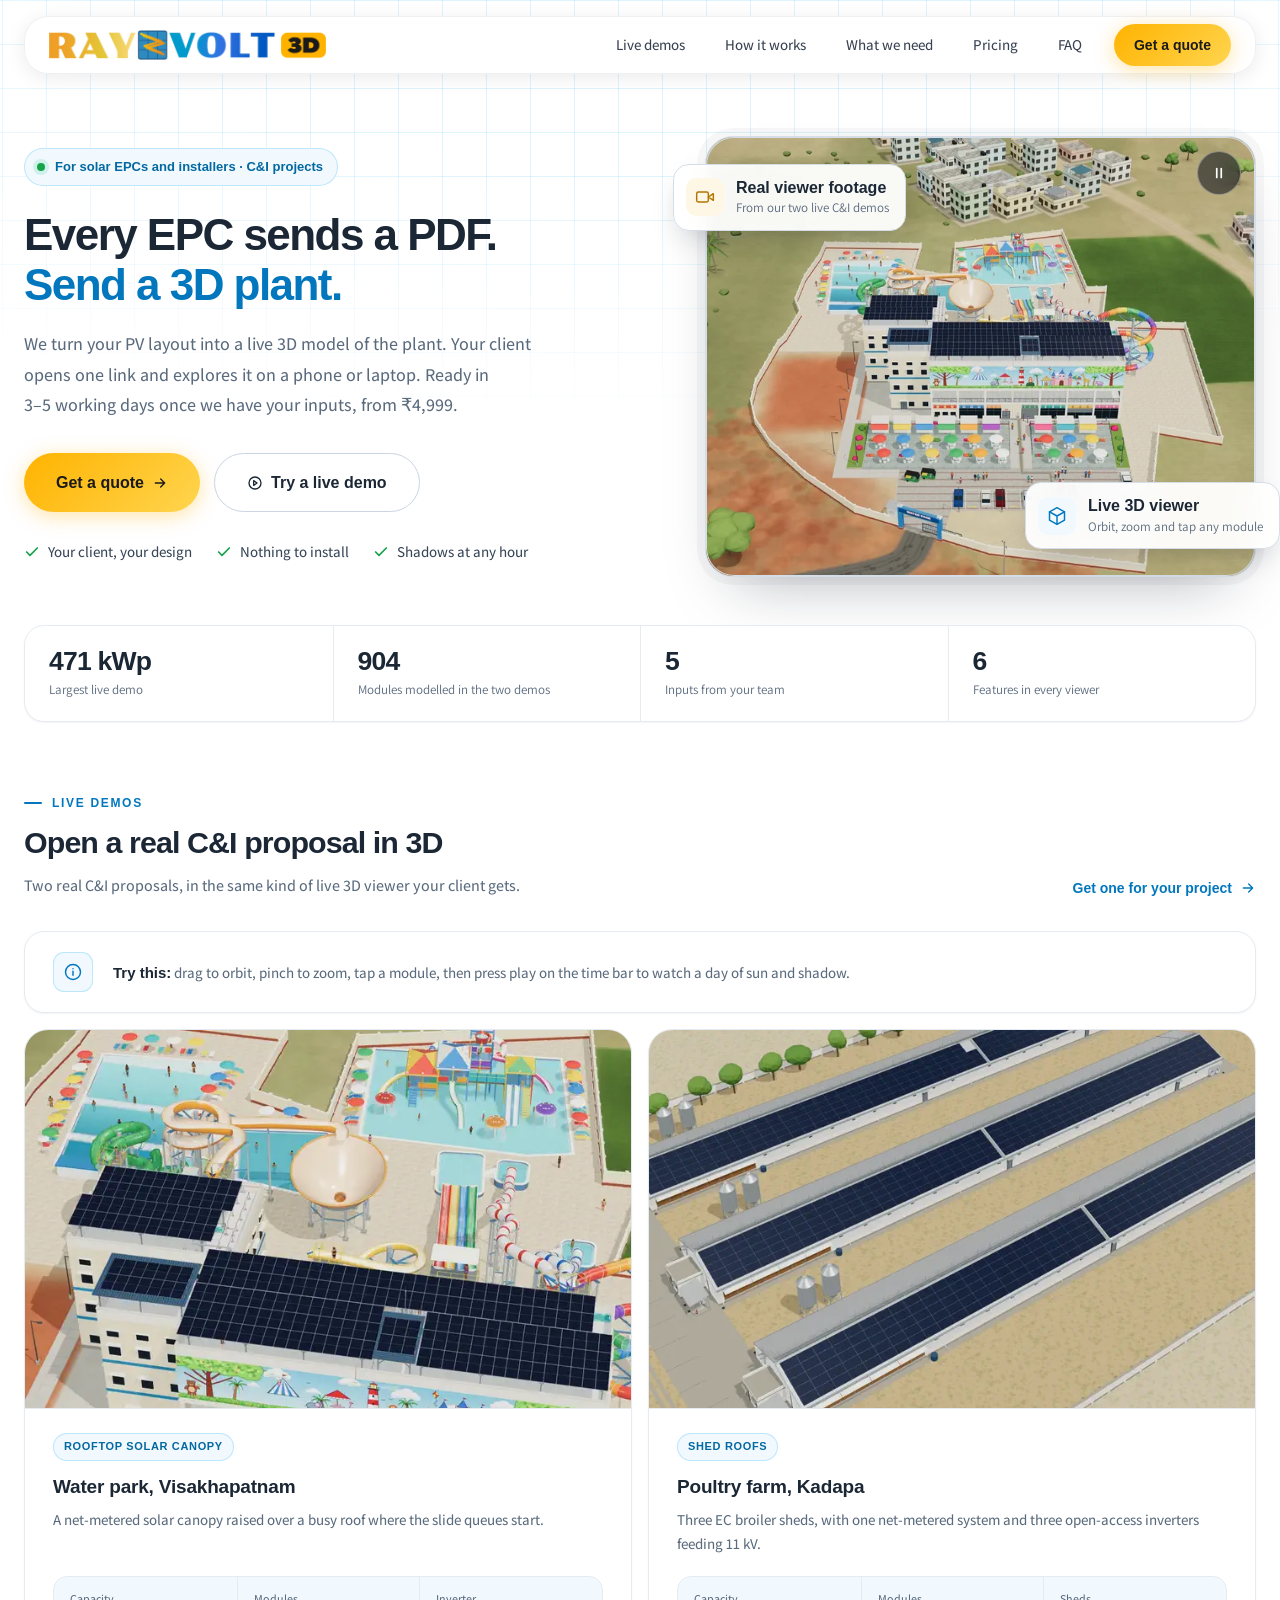
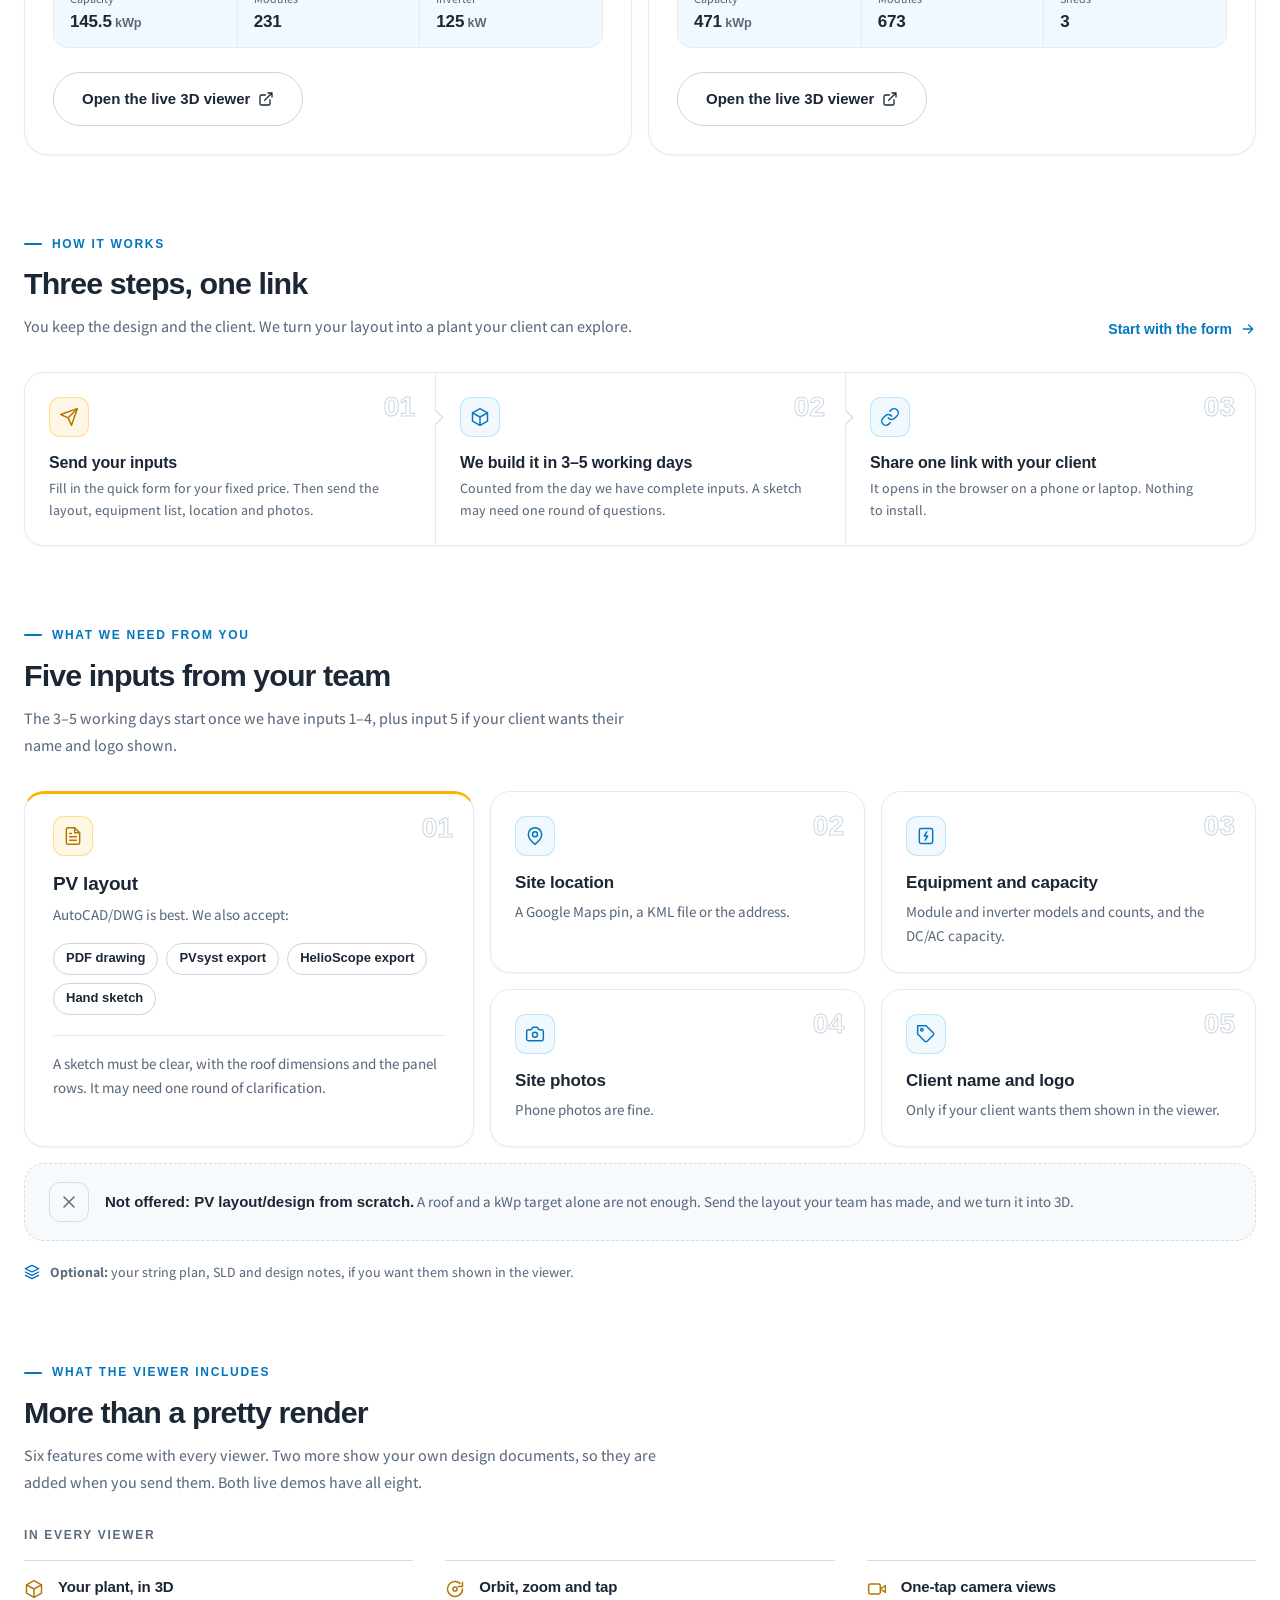
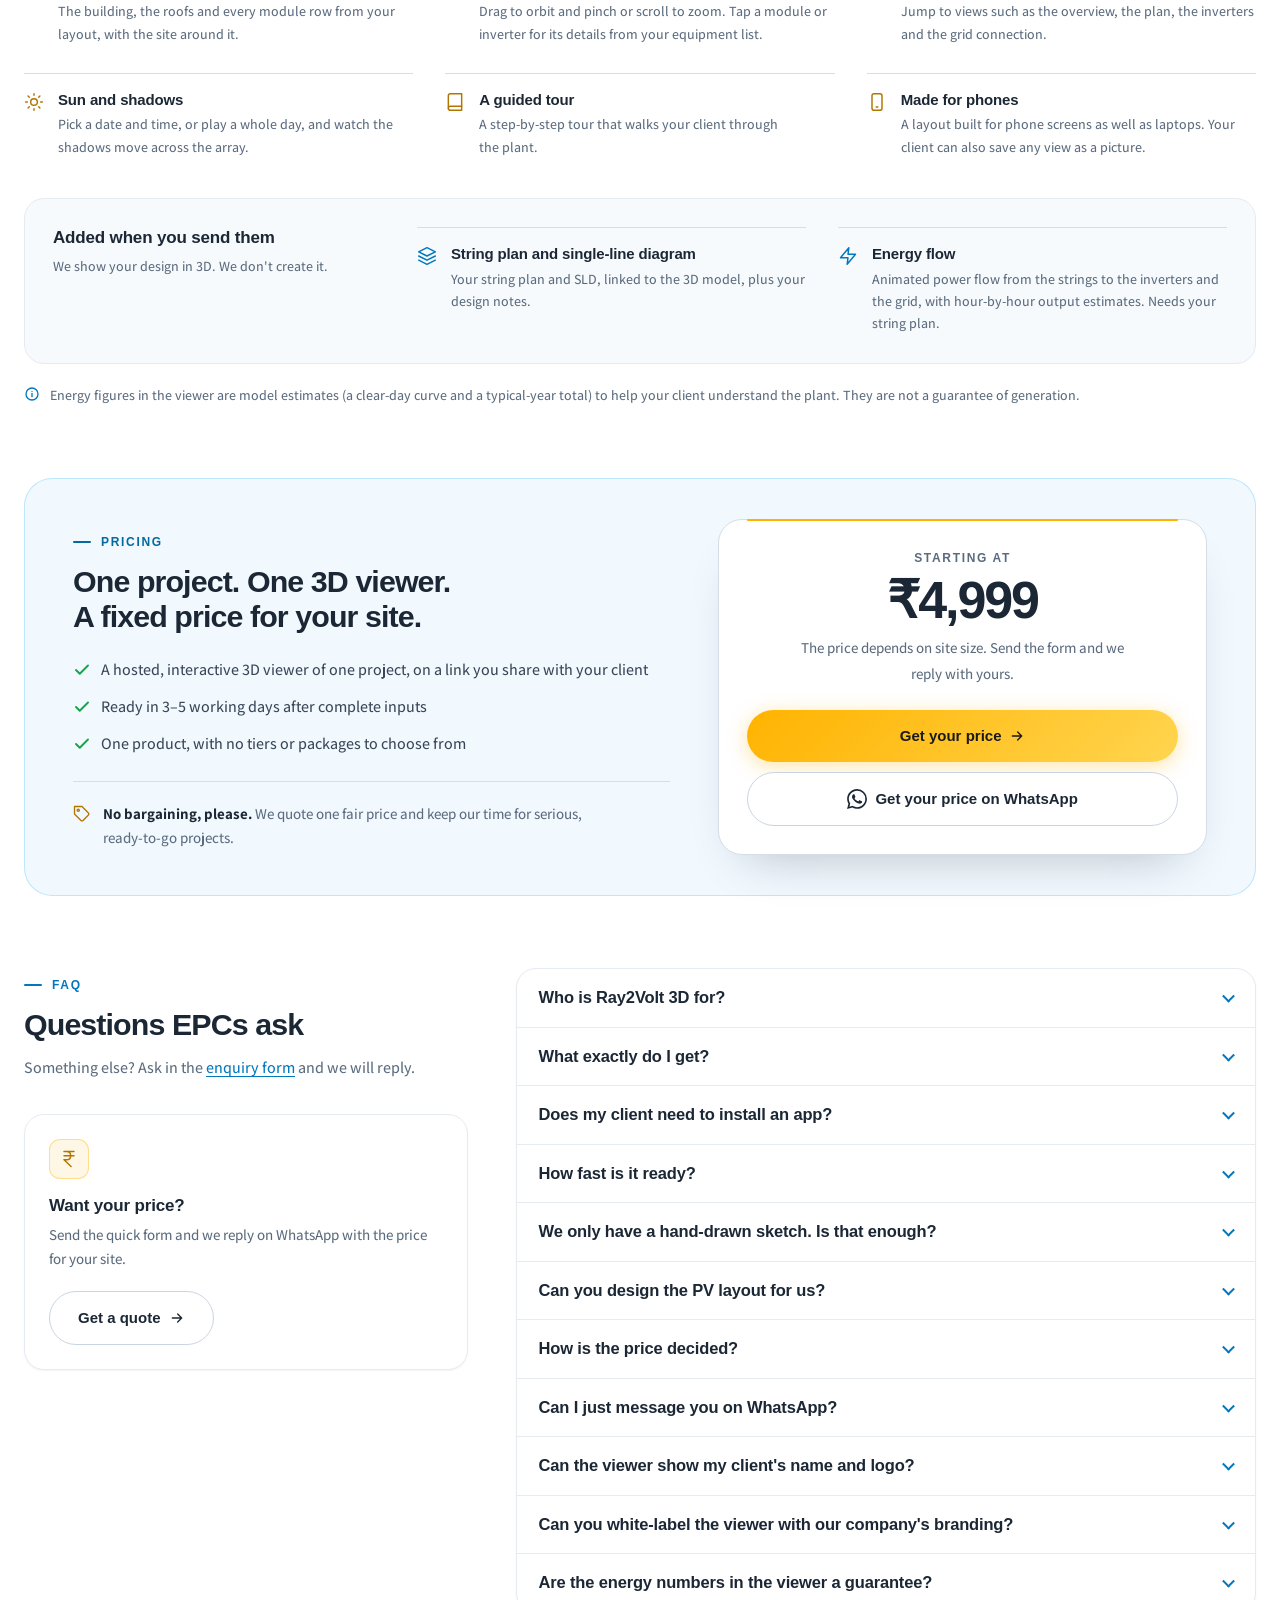
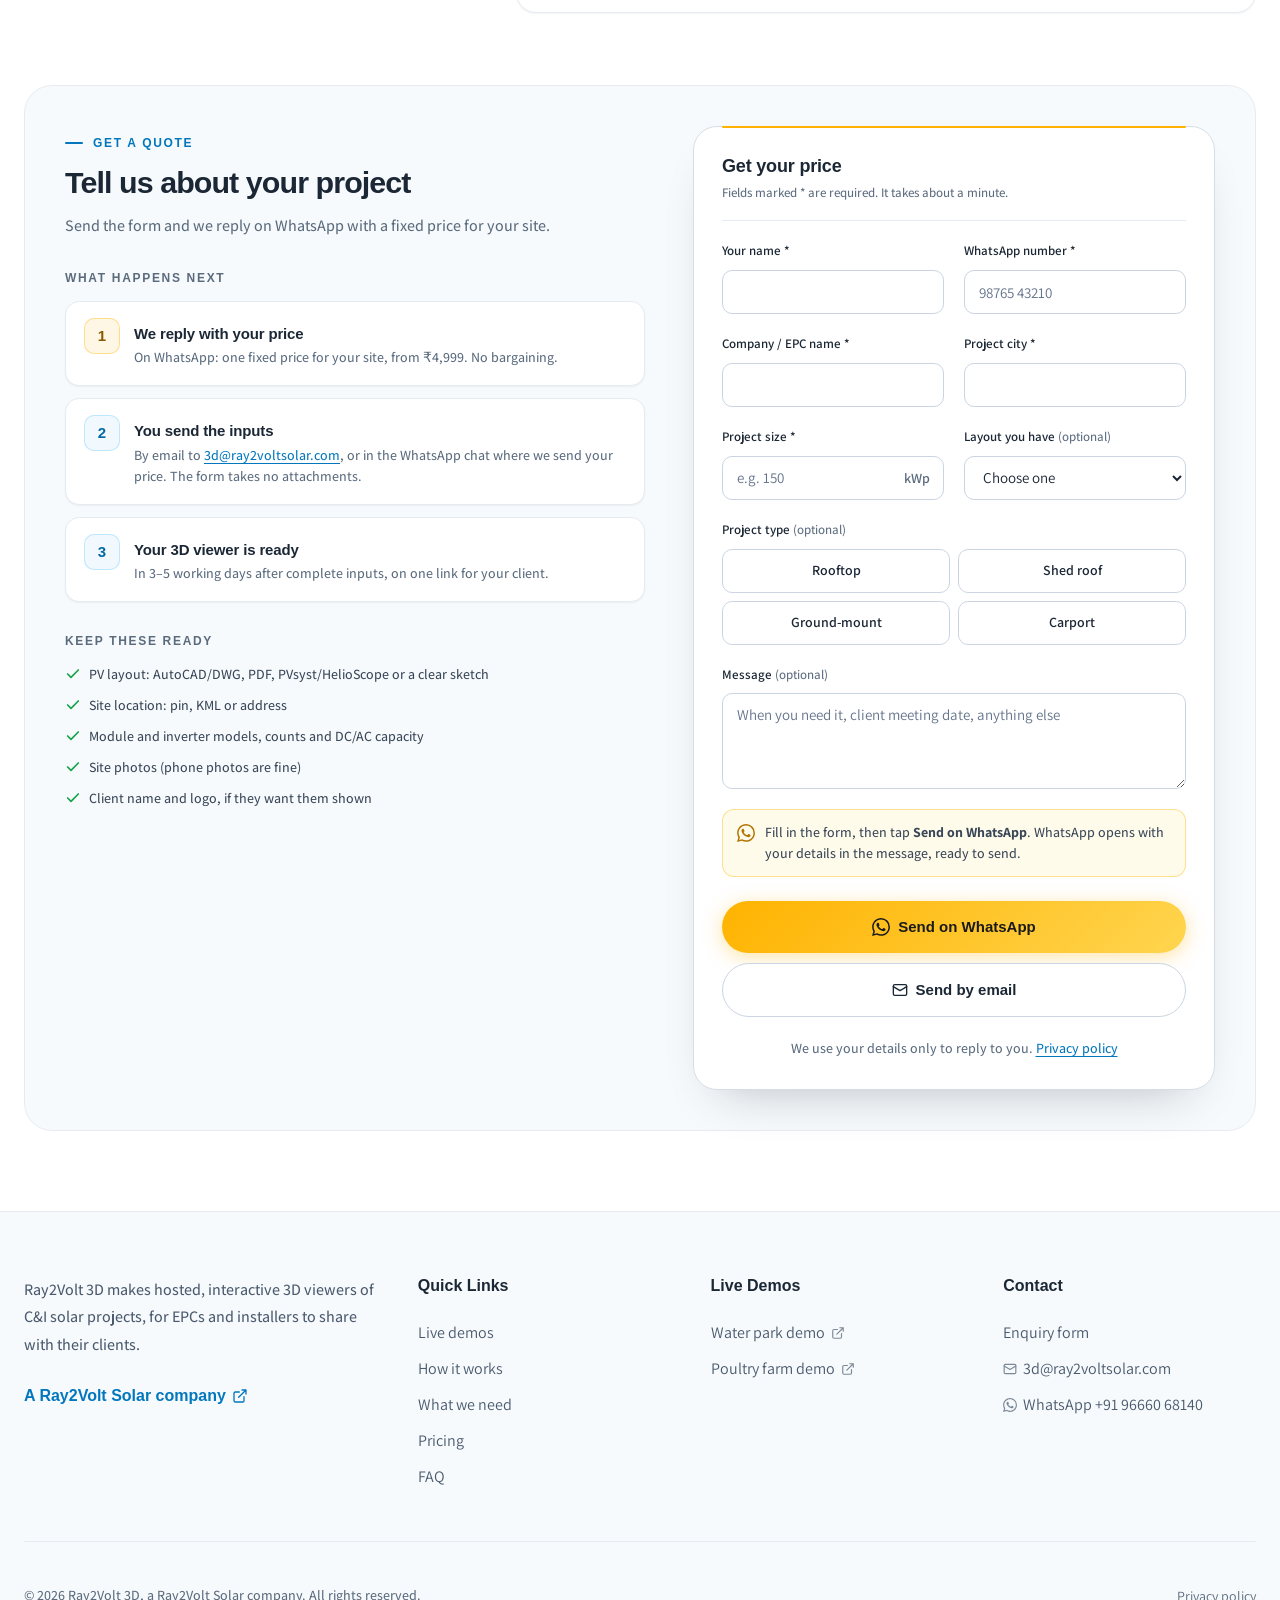
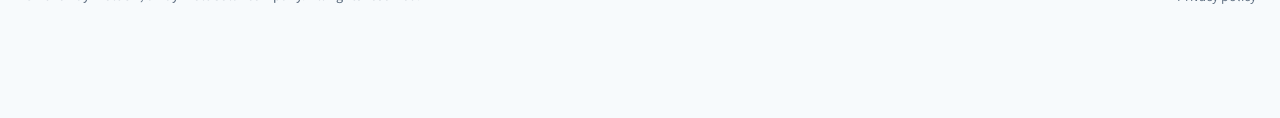
==== commit ac9e3e6a: "Round 2: form-first rebuild matching ray2voltsolar.com, polished cube icons - Light-first theme with" ====
--- a/index.html
+++ b/index.html
@@ -1,20 +1,24 @@
 <!DOCTYPE html>
-<html lang="en-IN" class="no-js">
+<html lang="en-IN">
 <head>
 <meta charset="utf-8">
 <meta name="viewport" content="width=device-width, initial-scale=1, viewport-fit=cover">
-<script>document.documentElement.className = 'js';</script>
+<meta name="theme-color" content="#FFFFFF">
+<!-- Theme before first paint, as on ray2voltsolar.com: the visitor's own choice (key r2v-theme), else light.
+     The operating-system preference is not used. The "js" class (scroll reveal, the form) is taken off again if
+     assets/site.js fails to load (onerror on its tag) or stops before it has finished setting up (no R2V_READY by
+     the load event), so the page never stays hidden behind a broken script. -->
+<script>(function(){var theme='light';try{var saved=localStorage.getItem('r2v-theme');if(saved==='light'||saved==='dark')theme=saved;}catch(e){}var root=document.documentElement;root.setAttribute('data-theme',theme);root.classList.add('js');if(theme==='dark'){var m=document.querySelector('meta[name="theme-color"]');if(m)m.setAttribute('content','#0A0F1D');}window.addEventListener('load',function(){if(!window.R2V_READY)root.classList.remove('js');});})();</script>
 <title>Ray2Volt 3D | 3D plant viewers for C&amp;I solar EPCs</title>
-<meta name="description" content="Every EPC sends a PDF. Send a 3D plant. A live 3D viewer of your C&amp;I solar project for your client, in 3–5 working days, from ₹4,999.">
+<meta name="description" content="Every EPC sends a PDF. Send a 3D plant. A live 3D viewer of your C&amp;I solar project for your client, in 3–5 working days after complete inputs, from ₹4,999.">
 <link rel="canonical" href="https://3d.ray2voltsolar.com/">
-<meta name="theme-color" content="#0A0F1D">
-<meta name="color-scheme" content="dark">
+<meta name="color-scheme" content="light dark">
 <meta name="format-detection" content="telephone=no">
 
-<link rel="icon" href="favicon.ico" sizes="48x48">
-<link rel="icon" href="favicon.svg" type="image/svg+xml">
-<link rel="icon" href="favicon-32.png" type="image/png" sizes="32x32">
-<link rel="apple-touch-icon" href="apple-touch-icon.png">
+<link rel="icon" href="favicon.ico?v=2" sizes="16x16 32x32 48x48">
+<link rel="icon" href="favicon.svg?v=2" type="image/svg+xml">
+<link rel="icon" href="favicon-32.png?v=2" type="image/png" sizes="32x32">
+<link rel="apple-touch-icon" href="apple-touch-icon.png?v=2">
 <link rel="manifest" href="site.webmanifest">
 
 <meta property="og:type" content="website">
@@ -23,7 +27,7 @@
 <meta property="og:title" content="Every EPC sends a PDF. Send a 3D plant.">
 <meta property="og:description" content="A live 3D viewer of your C&amp;I solar project, ready to share with your client. 3–5 working days · from ₹4,999.">
 <meta property="og:url" content="https://3d.ray2voltsolar.com/">
-<meta property="og:image" content="https://ray2voltsolar.github.io/ray2volt-3d/og-image.png">
+<meta property="og:image" content="https://ray2voltsolar.github.io/ray2volt-3d/og-image.png?v=2">
 <meta property="og:image:type" content="image/png">
 <meta property="og:image:width" content="1200">
 <meta property="og:image:height" content="630">
@@ -31,14 +35,16 @@
 <meta name="twitter:card" content="summary_large_image">
 <meta name="twitter:title" content="Every EPC sends a PDF. Send a 3D plant.">
 <meta name="twitter:description" content="A live 3D viewer of your C&amp;I solar project, ready to share with your client. 3–5 working days · from ₹4,999.">
-<meta name="twitter:image" content="https://ray2voltsolar.github.io/ray2volt-3d/og-image.png">
+<meta name="twitter:image" content="https://ray2voltsolar.github.io/ray2volt-3d/og-image.png?v=2">
 <meta name="twitter:image:alt" content="Ray2Volt 3D: Every EPC sends a PDF. Send a 3D plant. 3–5 working days, from ₹4,999.">
 
-<!-- Fonts: the same Google Fonts request as ray2voltsolar.com (Google Sans Flex headings, Assistant body) -->
+<!-- Fonts: the same Google Fonts request as ray2voltsolar.com (Google Sans Flex headings, Assistant body), non-blocking -->
 <link rel="preconnect" href="https://fonts.googleapis.com">
 <link rel="preconnect" href="https://fonts.gstatic.com" crossorigin>
 <link href="https://fonts.googleapis.com/css2?family=Google+Sans+Flex:wght@400..800&amp;family=Assistant:wght@400..800&amp;display=swap" rel="stylesheet" media="print" onload="this.media='all'">
 <noscript><link href="https://fonts.googleapis.com/css2?family=Google+Sans+Flex:wght@400..800&amp;family=Assistant:wght@400..800&amp;display=swap" rel="stylesheet"></noscript>
+
+<link rel="stylesheet" href="assets/site.css">
 
 <script type="application/ld+json">
 {
@@ -49,8 +55,8 @@
       "@id": "https://3d.ray2voltsolar.com/#organization",
       "name": "Ray2Volt 3D",
       "url": "https://3d.ray2voltsolar.com/",
-      "logo": "https://ray2voltsolar.github.io/ray2volt-3d/icon-512.png",
-      "image": "https://ray2voltsolar.github.io/ray2volt-3d/og-image.png",
+      "logo": "https://ray2voltsolar.github.io/ray2volt-3d/icon-512.png?v=2",
+      "image": "https://ray2voltsolar.github.io/ray2volt-3d/og-image.png?v=2",
       "email": "3d@ray2voltsolar.com",
       "telephone": "+91 96660 68140",
       "description": "Hosted, interactive 3D web viewers of C&I solar projects, made for solar EPCs and installers to share with their clients.",
@@ -67,6 +73,14 @@
         "areaServed": "IN",
         "availableLanguage": ["English"]
       }
+    },
+    {
+      "@type": "WebSite",
+      "@id": "https://3d.ray2voltsolar.com/#website",
+      "url": "https://3d.ray2voltsolar.com/",
+      "name": "Ray2Volt 3D",
+      "inLanguage": "en-IN",
+      "publisher": { "@id": "https://3d.ray2voltsolar.com/#organization" }
     },
     {
       "@type": "Service",
@@ -91,742 +105,14 @@
   ]
 }
 </script>
-
-<style>
-/* Ray2Volt 3D landing page. Dark theme only. Tokens mirror the dark tokens of the
-   Ray2Volt Solar website (theme.css, section 1); components mirror home.css. */
-:root {
-  --bg: #0A0F1D;
-  --ink: #FFFFFF;
-  --body: rgba(255, 255, 255, 0.9);
-  --muted: rgba(226, 232, 240, 0.72);
-  --surface: rgba(15, 23, 42, 0.58);
-  --surface-strong: rgba(9, 14, 28, 0.88);
-  --surface-hover: rgba(18, 28, 50, 0.8);
-  --panel: rgba(11, 18, 34, 0.72);
-  --subtle: rgba(255, 255, 255, 0.025);
-  --line: rgba(148, 163, 184, 0.14);
-  --line-strong: rgba(148, 163, 184, 0.24);
-  --gold: #FFB300;
-  --gold-ink: #FCD34D;
-  --on-gold: #1A1A1A;
-  --sky: #7DD3FC;
-  --green: #34D399;
-  --wa: #25D366;
-  --wa-ink: #052E16;
-  --tile-bg: rgba(56, 189, 248, 0.1);
-  --tile-line: rgba(56, 189, 248, 0.24);
-  --gold-tile-bg: rgba(255, 179, 0, 0.12);
-  --gold-tile-line: rgba(255, 179, 0, 0.3);
-  --success-bg: rgba(52, 211, 153, 0.1);
-  --success-line: rgba(52, 211, 153, 0.3);
-  --error: #FCA5A5;
-  --error-bg: rgba(248, 113, 113, 0.1);
-  --error-line: rgba(248, 113, 113, 0.35);
-  --note-bg: rgba(255, 179, 0, 0.07);
-  --eyebrow-bg: rgba(255, 179, 0, 0.07);
-  --eyebrow-line: rgba(255, 179, 0, 0.28);
-  --ghost-bg: rgba(255, 255, 255, 0.04);
-  --ghost-bg-hover: rgba(255, 255, 255, 0.09);
-  --ghost-line: rgba(255, 255, 255, 0.2);
-  --field-bg: rgba(15, 23, 42, 0.9);
-  --field-line: #64748B;          /* about 3.8:1 against the field and the form card (WCAG 1.4.11 needs 3:1) */
-  --field-line-hover: #94A3B8;
-  --placeholder: rgba(226, 232, 240, 0.62);
-  --float-bg: rgba(10, 15, 29, 0.8);
-  --footer-bg: #070B16;
-  --grid: rgba(56, 189, 248, 0.16);
-  --step-stroke: rgba(148, 163, 184, 0.35);
-  --chevron-bg: #0E1628;
-  --chevron-line: rgba(148, 163, 184, 0.45);
-  --hover-shadow: 0 24px 48px -24px rgba(0, 0, 0, 0.8);
-  --float-shadow: 0 18px 40px -16px rgba(0, 0, 0, 0.75);
-  --form-shadow: 0 30px 60px -30px rgba(0, 0, 0, 0.85);
-  --frame-shadow: 0 40px 80px -32px rgba(0, 0, 0, 0.8), 0 0 0 10px rgba(255, 255, 255, 0.025);
-  --radius: 20px;
-  --font-heading: 'Google Sans', 'Google Sans Flex', system-ui, -apple-system, 'Segoe UI', Roboto, sans-serif;
-  --font-body: 'Assistant', system-ui, -apple-system, 'Segoe UI', Roboto, sans-serif;
-  --gutter: 1rem;
-  --header-h: 56px;
-  color-scheme: dark;
-}
-@media (min-width: 480px) { :root { --gutter: 1.5rem; } }
-
-*, *::before, *::after { box-sizing: border-box; margin: 0; padding: 0; }
-html { font-size: 16px; -webkit-text-size-adjust: 100%; text-size-adjust: 100%; scroll-padding-top: 88px; }
-/* Phones (upright or sideways) have no fixed header, so an anchor jump only needs a small gap at the top;
-   the floating WhatsApp button needs room at the bottom */
-@media (max-width: 767px), (max-height: 500px) { html { scroll-padding-top: 12px; scroll-padding-bottom: 84px; } }
-@media (prefers-reduced-motion: no-preference) { html { scroll-behavior: smooth; } }
-html, body { overflow-x: clip; }
-body {
-  position: relative;
-  min-height: 100vh;
-  background-color: var(--bg);
-  color: var(--body);
-  font-family: var(--font-body);
-  font-size: 1rem;
-  font-weight: 500;
-  line-height: 1.6;
-  -webkit-font-smoothing: antialiased;
-  -moz-osx-font-smoothing: grayscale;
-}
-/* Flat blueprint grid behind the top of the page, as on ray2voltsolar.com */
-body::after {
-  content: '';
-  position: absolute;
-  top: 0; left: 0; right: 0;
-  height: max(100vh, 640px);
-  background-image:
-    linear-gradient(var(--grid) 1px, transparent 1px),
-    linear-gradient(90deg, var(--grid) 1px, transparent 1px);
-  background-size: 32px 32px;
-  background-position: center top;
-  pointer-events: none;
-  z-index: 0;
-  -webkit-mask-image: radial-gradient(ellipse 120% 60% at 50% 0%, #000 30%, transparent 80%);
-  mask-image: radial-gradient(ellipse 120% 60% at 50% 0%, #000 30%, transparent 80%);
-}
-@media (min-width: 768px) { body::after { background-size: 44px 44px; } }
-body > * { position: relative; z-index: 1; }
-
-img, svg, video { display: block; max-width: 100%; }
-img, video { height: auto; }
-a { color: inherit; text-decoration: none; }
-ul, ol { list-style: none; }
-button, input, select, textarea { font: inherit; color: inherit; }
-button { cursor: pointer; background: none; border: 0; }
-[hidden] { display: none !important; }
-:focus-visible { outline: 2px solid var(--gold); outline-offset: 3px; }
-
-h1, h2, h3, h4 { font-family: var(--font-heading); color: var(--ink); text-wrap: balance; }
-h1 { font-size: clamp(2.125rem, 1.45rem + 2.9vw, 3.25rem); font-weight: 700; letter-spacing: -0.035em; line-height: 1.08; }
-h2 { font-size: clamp(1.625rem, 1.2rem + 1.5vw, 2.25rem); font-weight: 700; letter-spacing: -0.03em; line-height: 1.15; margin-bottom: 0.75rem; }
-h3 { font-size: 1.0625rem; font-weight: 700; letter-spacing: -0.01em; line-height: 1.3; }
-p { text-wrap: pretty; }
-strong { color: var(--ink); font-weight: 700; }
-
-.sr-only { position: absolute !important; width: 1px; height: 1px; padding: 0; margin: -1px; overflow: hidden; clip: rect(0 0 0 0); white-space: nowrap; border: 0; }
-.skip-link { position: absolute; left: 1rem; top: -100px; z-index: 2000; padding: 0.75rem 1rem; border-radius: 10px; background: var(--gold); color: var(--on-gold); font-weight: 700; }
-.skip-link:focus { top: 1rem; }
-
-.container { width: 100%; max-width: 1200px; margin: 0 auto; padding: 0 max(var(--gutter), env(safe-area-inset-right)) 0 max(var(--gutter), env(safe-area-inset-left)); }
-.nw { white-space: nowrap; }
-
-.icon { width: 20px; height: 20px; flex: none; fill: none; stroke: currentColor; stroke-width: 1.75; stroke-linecap: round; stroke-linejoin: round; }
-.icon--sm { width: 16px; height: 16px; stroke-width: 2; }
-.icon--fill { fill: currentColor; stroke: none; }
-
-/* ---------- Buttons (site-wide .btn from ray2voltsolar.com) ---------- */
-.btn {
-  position: relative;
-  overflow: hidden;
-  display: inline-flex;
-  align-items: center;
-  justify-content: center;
-  gap: 0.5rem;
-  min-height: 48px;
-  padding: 0.8125rem 1.5rem;
-  border: 1px solid transparent;
-  border-radius: 999px;
-  font-family: var(--font-heading);
-  font-size: 1rem;
-  font-weight: 650;
-  line-height: 1.2;
-  text-align: center;
-  transition: transform 0.25s ease, box-shadow 0.25s ease, background-color 0.25s ease, border-color 0.25s ease;
-  -webkit-tap-highlight-color: transparent;
-}
-.btn-lg { min-height: 54px; padding: 0.9375rem 1.75rem; font-size: 1.0625rem; }
-.btn-block { width: 100%; }
-.btn-primary {
-  background: linear-gradient(135deg, #FFB300 0%, #FFD54F 50%, #F9A825 100%);
-  background-size: 200% 200%;
-  color: var(--on-gold);
-  box-shadow: 0 4px 20px rgba(255, 179, 0, 0.35);
-}
-.btn-primary:hover { transform: translateY(-2px); box-shadow: 0 12px 40px rgba(255, 179, 0, 0.5); }
-.btn-wa { background: var(--wa); color: var(--wa-ink); box-shadow: 0 4px 22px rgba(37, 211, 102, 0.28); }
-.btn-wa:hover { background: #3BE07A; transform: translateY(-2px); }
-.btn-ghost { background: var(--ghost-bg); color: var(--ink); border-color: var(--ghost-line); }
-.btn-ghost:hover { background: var(--ghost-bg-hover); border-color: var(--gold); transform: translateY(-2px); }
-.btn[disabled] { opacity: 0.7; cursor: progress; transform: none; }
-@media (prefers-reduced-motion: no-preference) {
-  .btn-primary { animation: btnShimmer 3s ease infinite; }
-  @keyframes btnShimmer { 0%, 100% { background-position: 0% 50%; } 50% { background-position: 100% 50%; } }
-}
-
-/* ---------- Header: the website's floating pill ---------- */
-.header {
-  position: absolute;
-  z-index: 1000;
-  top: max(10px, env(safe-area-inset-top));
-  left: max(10px, env(safe-area-inset-left));
-  right: max(10px, env(safe-area-inset-right));
-  border: 1px solid rgba(229, 231, 235, 0.6);
-  border-radius: 18px;
-  background: rgba(255, 255, 255, 0.94);
-  -webkit-backdrop-filter: blur(20px);
-  backdrop-filter: blur(20px);
-  box-shadow: 0 4px 20px rgba(0, 0, 0, 0.18);
-}
-.nav { display: flex; align-items: center; justify-content: space-between; gap: 0.75rem; height: var(--header-h); padding: 0 0.5rem 0 0.875rem; }
-.logo { display: flex; align-items: center; flex: none; min-height: 44px; }
-.logo img { height: clamp(24px, 6.4vw, 30px); width: auto; }
-.nav-menu { display: none; align-items: center; gap: 0.125rem; margin-left: auto; }
-.nav-menu a {
-  display: inline-flex;
-  align-items: center;
-  justify-content: center;
-  min-height: 44px;
-  min-width: 44px;
-  padding: 0 0.75rem;
-  border-radius: 12px;
-  font-size: 0.9375rem;
-  font-weight: 600;
-  color: #374151;
-  transition: color 0.2s ease, background-color 0.2s ease;
-}
-.nav-menu a:hover { color: #0369A1; background: rgba(3, 169, 244, 0.08); }
-.nav-wa { min-height: 44px; padding: 0.5rem 1.125rem; font-size: 0.9375rem; box-shadow: none; }
-.nav-wa .nav-wa__label { display: none; }
-.nav-wa { flex: none; width: 44px; padding: 0; }
-.header :focus-visible { outline-color: #0277BD; }
-@media (min-width: 420px) {
-  .nav-wa { width: auto; padding: 0.5rem 1rem; }
-  .nav-wa .nav-wa__label { display: inline; }
-}
-@media (min-width: 768px) {
-  .header { position: fixed; top: max(1rem, env(safe-area-inset-top)); left: max(1.5rem, env(safe-area-inset-left)); right: max(1.5rem, env(safe-area-inset-right)); }
-  .nav { padding: 0 0.625rem 0 1.25rem; }
-  .logo img { height: 32px; }
-}
-/* Phones held sideways (wide but short): a fixed 74 px bar would take a fifth of the screen, so the header scrolls
-   away as it does on phones, and the floating WhatsApp button takes over (see .wa-fab) */
-@media (min-width: 768px) and (max-height: 500px) {
-  .header { position: absolute; }
-}
-@media (min-width: 1000px) {
-  .nav-menu { display: flex; }
-  .nav { gap: 1rem; }
-}
-@media (min-width: 1000px) and (max-width: 1099px) {
-  .nav-menu a { padding: 0 0.5rem; }
-  .nav { gap: 0.75rem; }
-}
-
-/* ---------- Section scaffolding ---------- */
-.section { padding: 3.5rem 0; }
-@media (min-width: 768px) { .section { padding: 5rem 0; } }
-.section + .section { padding-top: 0; }
-.kicker {
-  display: inline-flex;
-  align-items: center;
-  gap: 0.625rem;
-  margin-bottom: 0.75rem;
-  font-family: var(--font-heading);
-  font-size: 0.75rem;
-  font-weight: 700;
-  letter-spacing: 0.14em;
-  text-transform: uppercase;
-  color: var(--gold);
-}
-.kicker::before { content: ''; width: 18px; height: 2px; border-radius: 2px; background: currentColor; }
-.section-head { max-width: 680px; margin-bottom: 2rem; }
-.section-head p:not(.kicker) { color: var(--muted); font-size: 1.0625rem; }
-.tile {
-  flex: none;
-  display: grid;
-  place-items: center;
-  width: 40px;
-  height: 40px;
-  border-radius: 11px;
-  color: var(--sky);
-  background: var(--tile-bg);
-  border: 1px solid var(--tile-line);
-}
-.tile--gold { color: var(--gold-ink); background: var(--gold-tile-bg); border-color: var(--gold-tile-line); }
-.card {
-  border: 1px solid var(--line);
-  border-radius: 24px;
-  background: var(--surface);
-}
-
-/* ---------- Hero ---------- */
-.hero { padding: 5.75rem 0 3rem; }
-@media (min-width: 768px) { .hero { padding: 8.5rem 0 4.5rem; } }
-@media (min-width: 768px) and (max-height: 500px) { .hero { padding-top: 6.25rem; } }
-/* Phones: the gap above the demos belongs to the hero, so "Try a live demo" lands on the demos heading itself and
-   the first "Open the live 3D viewer" button is on screen even at 360x640 (same total gap as before) */
-@media (max-width: 767px) {
-  .hero { padding-bottom: 6.5rem; }
-  .hero + #demos { padding-top: 0; }
-  #demos .section-head { margin-bottom: 1.25rem; }
-}
-.hero__grid { display: grid; gap: 2.5rem; align-items: center; }
-@media (min-width: 960px) { .hero__grid { grid-template-columns: minmax(0, 1.02fr) minmax(0, 0.98fr); gap: 4rem; } }
-.eyebrow {
-  display: inline-flex;
-  align-items: center;
-  gap: 0.625rem;
-  margin-bottom: 1.125rem;
-  padding: 0.375rem 0.875rem 0.375rem 0.75rem;
-  border: 1px solid var(--eyebrow-line);
-  border-radius: 999px;
-  background: var(--eyebrow-bg);
-  font-family: var(--font-heading);
-  font-size: 0.8125rem;
-  font-weight: 600;
-  line-height: 1.35;
-  color: var(--gold-ink);
-}
-.eyebrow__dot { flex: none; width: 8px; height: 8px; border-radius: 50%; background: var(--green); box-shadow: 0 0 0 4px rgba(52, 211, 153, 0.18); }
-/* Very narrow phones: two clean lines without the separator, instead of a wrap after a dangling dot (as .offer) */
-@media (max-width: 359px) {
-  .eyebrow { border-radius: 14px; padding-top: 0.4375rem; padding-bottom: 0.4375rem; }
-  .eyebrow__text > span { display: block; }
-  .eyebrow__text > .eyebrow__sep { display: none; }
-}
-.hero h1 { margin-bottom: 1rem; }
-.hero h1 span { display: block; color: var(--gold); }
-.hero__lead { max-width: 34rem; margin-bottom: 1.25rem; font-size: 1.0625rem; line-height: 1.6; color: var(--muted); }
-@media (min-width: 768px) { .hero__lead { font-size: 1.1875rem; margin-bottom: 1.5rem; } }
-.offer {
-  display: inline-flex;
-  flex-wrap: wrap;
-  align-items: center;
-  gap: 0.25rem 0.5rem;
-  margin-bottom: 1.5rem;
-  padding: 0.625rem 1.125rem;
-  border: 1px solid rgba(255, 179, 0, 0.45);
-  border-radius: 999px;
-  background: rgba(255, 179, 0, 0.08);
-  font-family: var(--font-heading);
-  font-size: 1.0625rem;
-  font-weight: 700;
-  line-height: 1.3;
-  color: var(--ink);
-}
-.offer__dot { color: var(--gold); }
-.offer__price { color: var(--gold-ink); }
-@media (min-width: 768px) { .offer { font-size: 1.1875rem; padding: 0.75rem 1.375rem; } }
-/* Very narrow phones: two clean lines instead of a wrapped pill with a dangling dot */
-@media (max-width: 359px) {
-  .offer { display: inline-block; border-radius: 16px; }
-  .offer > span { display: block; }
-  .offer > .offer__dot { display: none; }
-}
-.hero__actions { display: grid; gap: 0.75rem; }
-@media (min-width: 480px) { .hero__actions { display: flex; flex-wrap: wrap; gap: 0.875rem; } }
-.hero__actions .btn { width: 100%; }
-@media (min-width: 480px) { .hero__actions .btn { width: auto; } }
-.assurances { display: flex; flex-wrap: wrap; gap: 0.5rem 1.25rem; margin-top: 1.25rem; }
-.assurances li { display: inline-flex; align-items: center; gap: 0.5rem; font-size: 0.9375rem; color: var(--body); }
-.assurances .icon { width: 16px; height: 16px; stroke-width: 2.5; color: var(--green); }
-
-/* Hero visual: the flat PDF behind, the live 3D viewer in front */
-.hero__visual { position: relative; padding: 1.75rem 0 0 1.25rem; }
-@media (min-width: 600px) { .hero__visual { padding: 2.5rem 0 0 3rem; } }
-.hero__pdf {
-  position: absolute;
-  top: 0;
-  left: 0;
-  z-index: 0;
-  width: 32%;
-  max-width: 190px;
-  transform: rotate(-8deg);
-  border-radius: 8px;
-  box-shadow: 0 24px 40px -18px rgba(0, 0, 0, 0.85);
-}
-.hero__screen {
-  position: relative;
-  z-index: 1;
-  overflow: hidden;
-  border: 1px solid var(--line-strong);
-  border-radius: 24px;
-  background: #101a2c;
-  box-shadow: var(--frame-shadow);
-  aspect-ratio: 5 / 4;
-}
-.hero__screen img, .hero__screen video { position: absolute; inset: 0; width: 100%; height: 100%; object-fit: cover; }
-/* The loop sits 1px inside the poster, so its first frame is never a larger LCP candidate than the poster;
-   the 2px inner bezel below hides that edge. */
-.hero__screen video { inset: 1px; width: calc(100% - 2px); height: calc(100% - 2px); }
-.hero__screen::after { content: ''; position: absolute; inset: 0; z-index: 1; border-radius: 23px; box-shadow: inset 0 0 0 2px #101a2c; pointer-events: none; }
-.hero__video { opacity: 0; transition: opacity 0.5s ease; }
-.hero__video.is-playing { opacity: 1; }
-.chip {
-  position: absolute;
-  z-index: 2;
-  display: inline-flex;
-  align-items: center;
-  gap: 0.5rem;
-  padding: 0.375rem 0.75rem;
-  border: 1px solid var(--line-strong);
-  border-radius: 999px;
-  background: rgba(10, 15, 29, 0.82);
-  -webkit-backdrop-filter: blur(10px);
-  backdrop-filter: blur(10px);
-  font-family: var(--font-heading);
-  font-size: 0.8125rem;
-  font-weight: 600;
-  line-height: 1.3;
-  color: var(--ink);
-}
-.chip--rec { top: 0.75rem; right: 0.75rem; }
-.chip--rec .icon { width: 15px; height: 15px; color: var(--sky); }
-.chip--label { left: 0.75rem; bottom: 0.75rem; max-width: calc(100% - 1.5rem); color: var(--body); font-weight: 500; }
-@media (max-width: 359px) {
-  .chip { font-size: 0.75rem; padding: 0.25rem 0.625rem; gap: 0.375rem; }
-  .chip--rec { top: 0.5rem; right: 0.5rem; }
-  .chip--label { left: 0.5rem; bottom: 0.5rem; max-width: calc(100% - 1rem); }
-}
-/* The footage is not interactive: a tap on it goes to the live demos (pointer users only; the hero has a real button) */
-.hero__screen-link { position: absolute; inset: 0; z-index: 3; border-radius: 24px; }
-.hero__screen-link:hover ~ .chip--label, .hero__screen-link:focus-visible ~ .chip--label { border-color: var(--gold); color: var(--ink); }
-.float {
-  position: absolute;
-  z-index: 2;
-  display: none;
-  align-items: center;
-  gap: 0.75rem;
-  max-width: 260px;
-  padding: 0.75rem 1rem 0.75rem 0.75rem;
-  border: 1px solid var(--line-strong);
-  border-radius: 16px;
-  background: var(--float-bg);
-  -webkit-backdrop-filter: blur(14px);
-  backdrop-filter: blur(14px);
-  box-shadow: var(--float-shadow);
-  font-size: 0.8125rem;
-  line-height: 1.4;
-  color: var(--muted);
-}
-.float strong { display: block; font-family: var(--font-heading); font-size: 0.9375rem; }
-.float--a { right: -1rem; bottom: 3.5rem; }
-@media (min-width: 1100px) { .float { display: flex; } }
-@media (prefers-reduced-motion: no-preference) {
-  .float { animation: floatY 7s ease-in-out infinite; }
-  @keyframes floatY { 0%, 100% { transform: translateY(0); } 50% { transform: translateY(-6px); } }
-}
-
-/* ---------- Live demos ---------- */
-.demos { display: grid; gap: 1rem; }
-@media (min-width: 768px) { .demos { grid-template-columns: repeat(2, minmax(0, 1fr)); gap: 1.25rem; } }
-.demo { display: flex; flex-direction: column; overflow: hidden; }
-.demo__media { position: relative; display: block; aspect-ratio: 16 / 10; background: #101a2c; overflow: hidden; }
-.demo__media img { width: 100%; height: 100%; object-fit: cover; transition: transform 0.6s ease; }
-.demo:hover .demo__media img { transform: scale(1.03); }
-.demo__body { display: flex; flex-direction: column; flex: 1; padding: 1.25rem 1.25rem 1.375rem; }
-@media (min-width: 768px) { .demo__body { padding: 1.5rem 1.625rem 1.75rem; } }
-.demo__kind { margin-bottom: 0.375rem; font-family: var(--font-heading); font-size: 0.875rem; font-weight: 700; letter-spacing: 0.01em; color: var(--sky); }
-.demo h3 { margin-bottom: 0.5rem; font-size: 1.3125rem; }
-.demo p:not(.demo__kind) { margin-bottom: 1.25rem; font-size: 0.9375rem; color: var(--muted); }
-.demo .btn { margin-top: auto; align-self: flex-start; }
-@media (max-width: 479px) { .demo .btn { align-self: stretch; } }
-.demo-tip { display: flex; gap: 0.625rem; align-items: flex-start; margin-top: 1rem; font-size: 0.9375rem; color: var(--muted); }
-.demo-tip .icon { margin-top: 0.125rem; color: var(--gold-ink); }
-
-/* ---------- How it works ---------- */
-.steps { display: grid; border: 1px solid var(--line); border-radius: var(--radius); background: var(--surface); }
-.step { position: relative; padding: 1.375rem 1.375rem 1.5rem; border-top: 1px solid var(--line); }
-.step:first-child { border-top: 0; }
-.step__num {
-  position: absolute;
-  top: 1.125rem;
-  right: 1.25rem;
-  font-family: var(--font-heading);
-  font-size: 2rem;
-  font-weight: 700;
-  line-height: 1;
-  color: transparent;
-  -webkit-text-stroke: 1px var(--step-stroke);
-}
-.step h3 { margin: 0.875rem 0 0.25rem; font-size: 1.0625rem; }
-.step p { font-size: 0.9375rem; color: var(--muted); }
-.step p strong { color: var(--gold-ink); }
-@media (min-width: 768px) {
-  .steps { grid-template-columns: repeat(3, minmax(0, 1fr)); }
-  .step { padding: 1.5rem 1.5rem 1.75rem; border-top: 0; border-left: 1px solid var(--line); }
-  .step:first-child { border-left: 0; }
-  .step:not(:last-child)::after {
-    content: '';
-    position: absolute;
-    z-index: 1;
-    top: 2.45rem;
-    right: -6px;
-    width: 11px;
-    height: 11px;
-    border-top: 1px solid var(--chevron-line);
-    border-right: 1px solid var(--chevron-line);
-    background: var(--chevron-bg);
-    transform: rotate(45deg);
-  }
-}
-
-/* ---------- What we need ---------- */
-.inputs { display: grid; gap: 0.75rem; counter-reset: input; }
-@media (min-width: 768px) { .inputs { grid-template-columns: repeat(2, minmax(0, 1fr)); gap: 0.875rem; } }
-.input { display: flex; gap: 0.875rem; padding: 1.125rem 1.125rem 1.25rem; border: 1px solid var(--line); border-radius: 16px; background: var(--surface); }
-.input h3 { margin-bottom: 0.25rem; font-size: 1rem; }
-.input h3::before { counter-increment: input; content: counter(input) '. '; color: var(--gold-ink); }
-.input p { font-size: 0.9375rem; line-height: 1.55; color: var(--muted); }
-.input p + p { margin-top: 0.375rem; }
-.input--wide { grid-column: 1 / -1; }
-.inputs-extra { display: flex; align-items: center; gap: 0.875rem; margin-top: 0.75rem; padding: 1rem 1.125rem; border: 1px dashed var(--line-strong); border-radius: 16px; }
-@media (min-width: 768px) { .inputs-extra { margin-top: 0.875rem; } }
-.inputs-extra p { font-size: 0.9375rem; line-height: 1.55; color: var(--muted); }
-.not-offered {
-  display: flex;
-  gap: 0.875rem;
-  margin-top: 1rem;
-  padding: 1.125rem 1.125rem 1.25rem;
-  border: 1px solid var(--error-line);
-  border-left-width: 3px;
-  border-radius: 16px;
-  background: var(--error-bg);
-}
-.not-offered .tile { color: var(--error); background: rgba(248, 113, 113, 0.12); border-color: var(--error-line); }
-.not-offered h3 { margin-bottom: 0.25rem; font-size: 1rem; }
-.not-offered p { font-size: 0.9375rem; line-height: 1.55; color: var(--body); }
-
-/* ---------- Viewer features ---------- */
-.features-title { display: flex; align-items: center; gap: 0.625rem; margin-bottom: 0.875rem; font-size: 1.125rem; }
-/* The second group's heading and its note sit on one line where they fit; the note is a separate paragraph, so it is
-   not read as part of the heading or of the list's name */
-.features-head { display: flex; flex-wrap: wrap; align-items: baseline; column-gap: 0.625rem; row-gap: 0.125rem; margin: 2rem 0 0.875rem; }
-.features-head .features-title { margin: 0; }
-.features-note { font-size: 0.9375rem; font-weight: 500; color: var(--muted); }
-.features { display: grid; gap: 0.75rem; }
-@media (min-width: 600px) { .features { grid-template-columns: repeat(2, minmax(0, 1fr)); } }
-@media (min-width: 1040px) { .features { grid-template-columns: repeat(3, minmax(0, 1fr)); gap: 0.875rem; } .features--extra { grid-template-columns: repeat(2, minmax(0, 1fr)); } }
-/* Phones: icon-left rows, like "What we need"; from 600 px: cards with the icon on top */
-.feature { display: flex; gap: 0.875rem; padding: 1rem 1.125rem 1.125rem; border: 1px solid var(--line); border-radius: 16px; background: var(--surface); }
-@media (min-width: 600px) { .feature { flex-direction: column; gap: 0.75rem; padding: 1.25rem; border-radius: var(--radius); } }
-.feature h4 { margin-bottom: 0.25rem; font-size: 1rem; font-weight: 700; letter-spacing: -0.01em; line-height: 1.3; }
-.feature p { font-size: 0.9375rem; line-height: 1.55; color: var(--muted); }
-.features--extra .feature { border-style: dashed; border-color: var(--line-strong); background: transparent; }
-.fineprint { display: flex; gap: 0.625rem; align-items: flex-start; margin-top: 1.25rem; font-size: 0.875rem; color: var(--muted); }
-.fineprint .icon { margin-top: 0.125rem; color: var(--sky); }
-
-/* ---------- Pricing ---------- */
-.price-card {
-  position: relative;
-  display: grid;
-  gap: 1.5rem;
-  padding: 1.75rem 1.375rem;
-  border: 1px solid var(--line-strong);
-  border-radius: 28px;
-  background: var(--panel);
-  box-shadow: var(--form-shadow);
-}
-.price-card::before { content: ''; position: absolute; top: -1px; left: 1.75rem; right: 1.75rem; height: 2px; border-radius: 2px; background: var(--gold); }
-@media (min-width: 768px) { .price-card { padding: 2.5rem; } }
-@media (min-width: 900px) { .price-card { grid-template-columns: minmax(0, 1.25fr) minmax(0, 1fr); align-items: center; gap: 2.5rem; } }
-.price { font-family: var(--font-heading); color: var(--ink); line-height: 1.1; margin: 0.25rem 0 0.75rem; }
-.price small { display: block; margin-bottom: 0.25rem; font-size: 0.9375rem; font-weight: 600; color: var(--muted); letter-spacing: 0; }
-.price b { font-size: clamp(2.75rem, 2rem + 3vw, 3.75rem); font-weight: 750; letter-spacing: -0.04em; color: var(--gold); }
-.price-list { display: grid; gap: 0.625rem; margin: 1rem 0 1.5rem; }
-.price-list li { display: flex; gap: 0.625rem; align-items: flex-start; font-size: 1rem; color: var(--body); }
-.price-list .icon { margin-top: 0.1875rem; width: 18px; height: 18px; stroke-width: 2.25; color: var(--green); }
-.no-haggle {
-  padding: 1rem 1.125rem;
-  border: 1px solid var(--gold-tile-line);
-  border-radius: 16px;
-  background: var(--note-bg);
-  font-size: 0.9375rem;
-  line-height: 1.55;
-  color: var(--body);
-}
-.no-haggle strong { color: var(--gold-ink); }
-.price-card__visual { display: grid; justify-items: center; gap: 1rem; }
-.price-card__visual img { width: min(220px, 60%); height: auto; filter: drop-shadow(0 30px 40px rgba(0, 0, 0, 0.5)); }
-.price-card__actions { display: grid; gap: 0.75rem; width: 100%; }
-.price-card__actions .btn { padding-left: 1rem; padding-right: 1rem; }
-/* Single column (below 900 px): the decorative cube goes, so the buttons follow the price straight away */
-@media (max-width: 899px) {
-  .price-card__visual { justify-items: start; }
-  .price-card__visual img { display: none; }
-  .price-card__actions { max-width: 420px; }
-}
-
-/* ---------- FAQ ---------- */
-.faq { display: grid; gap: 0.625rem; max-width: 860px; }
-.faq details { border: 1px solid var(--line); border-radius: 16px; background: var(--surface); }
-.faq details[open] { border-color: var(--line-strong); background: var(--surface-strong); }
-.faq summary {
-  display: flex;
-  align-items: center;
-  justify-content: space-between;
-  gap: 1rem;
-  min-height: 56px;
-  padding: 0.875rem 1.125rem;
-  font-family: var(--font-heading);
-  font-size: 1.0625rem;
-  font-weight: 650;
-  line-height: 1.35;
-  color: var(--ink);
-  cursor: pointer;
-  list-style: none;
-  -webkit-tap-highlight-color: transparent;
-}
-.faq summary::-webkit-details-marker { display: none; }
-.faq summary::after {
-  content: '';
-  flex: none;
-  width: 12px;
-  height: 12px;
-  margin-right: 0.25rem;
-  border-right: 2px solid var(--gold);
-  border-bottom: 2px solid var(--gold);
-  transform: translateY(-3px) rotate(45deg);
-  transition: transform 0.2s ease;
-}
-.faq details[open] summary::after { transform: translateY(3px) rotate(225deg); }
-.faq summary:focus-visible { outline-offset: -2px; border-radius: 16px; }
-.faq__a { padding: 0 1.125rem 1.125rem; font-size: 1rem; color: var(--muted); }
-.faq__a p + p { margin-top: 0.5rem; }
-.faq__a a { color: var(--sky); text-decoration: underline; text-underline-offset: 3px; }
-
-/* ---------- Enquiry ---------- */
-.enquire { display: grid; gap: 2rem; }
-@media (min-width: 960px) { .enquire { grid-template-columns: minmax(0, 0.9fr) minmax(0, 1.1fr); gap: 3rem; align-items: start; } }
-.enquire__intro p:not(.kicker) { color: var(--muted); font-size: 1.0625rem; }
-.contact-list { display: grid; gap: 0.75rem; margin-top: 1.5rem; }
-.contact-list a {
-  display: flex;
-  align-items: center;
-  gap: 0.875rem;
-  min-height: 64px;
-  padding: 0.75rem 1rem;
-  border: 1px solid var(--line);
-  border-radius: 16px;
-  background: var(--surface);
-  transition: border-color 0.2s ease, background-color 0.2s ease;
-}
-.contact-list a:hover { border-color: rgba(255, 179, 0, 0.4); background: var(--surface-hover); }
-.contact-list small { display: block; font-size: 0.8125rem; color: var(--muted); }
-.contact-list b { display: block; font-family: var(--font-heading); font-size: 1.0625rem; color: var(--ink); overflow-wrap: anywhere; }
-.tile--wa { color: var(--wa); background: rgba(37, 211, 102, 0.1); border-color: rgba(37, 211, 102, 0.3); }
-.form-card {
-  position: relative;
-  padding: 1.375rem 1.125rem 1.5rem;
-  border: 1px solid var(--line-strong);
-  border-radius: 24px;
-  background: var(--surface-strong);
-  box-shadow: var(--form-shadow);
-}
-@media (min-width: 480px) { .form-card { padding: 1.75rem; } }
-.form-card::before { content: ''; position: absolute; top: -1px; left: 1.75rem; right: 1.75rem; height: 2px; border-radius: 2px; background: var(--gold); }
-.form-card__head { padding-bottom: 1rem; margin-bottom: 1.25rem; border-bottom: 1px solid var(--line); }
-.form-card__head h3 { font-size: 1.1875rem; margin-bottom: 0.25rem; }
-.form-card__head p { font-size: 0.875rem; color: var(--muted); }
-.fields { display: grid; gap: 1rem; }
-@media (min-width: 600px) { .fields { grid-template-columns: repeat(2, minmax(0, 1fr)); } .field--wide { grid-column: 1 / -1; } }
-.field label { display: block; margin-bottom: 0.375rem; font-size: 0.875rem; font-weight: 600; color: var(--ink); }
-.field label .req { color: var(--gold-ink); }
-.field label .opt { font-weight: 500; color: var(--muted); }
-.field input, .field textarea {
-  display: block;
-  width: 100%;
-  min-height: 48px;
-  padding: 0.6875rem 0.875rem;
-  border: 1px solid var(--field-line);
-  border-radius: 10px;
-  background: var(--field-bg);
-  color: var(--ink);
-  font-size: 1rem;
-  line-height: 1.4;
-  transition: border-color 0.2s ease, box-shadow 0.2s ease;
-}
-.field textarea { min-height: 110px; resize: vertical; }
-.field input::placeholder, .field textarea::placeholder { color: var(--placeholder); }
-.field input:hover, .field textarea:hover { border-color: var(--field-line-hover); }
-.field input:focus, .field textarea:focus { outline: none; border-color: var(--gold); box-shadow: 0 0 0 3px rgba(255, 179, 0, 0.18); }
-.field input[aria-invalid="true"], .field textarea[aria-invalid="true"] { border-color: var(--error); }
-.field__error { margin-top: 0.375rem; font-size: 0.8125rem; color: var(--error); }
-.field__error:empty { display: none; }
-.hp { position: absolute !important; left: -9999px; width: 1px; height: 1px; overflow: hidden; }
-.form-card__head a { color: var(--sky); text-decoration: underline; text-underline-offset: 3px; }
-.form-actions { margin-top: 1.25rem; }
-.form-note { display: flex; flex-wrap: wrap; align-items: center; column-gap: 0.5rem; margin-top: 0.5rem; font-size: 0.8125rem; color: var(--muted); }
-.form-note a { display: inline-flex; align-items: center; min-height: 44px; color: var(--sky); text-decoration: underline; text-underline-offset: 3px; }
-/* The live region stays rendered while empty (display:none would take it out of the accessibility tree) */
-.form-status:empty { margin: 0; padding: 0; border: 0; }
-.form-status { margin-top: 1rem; padding: 1rem 1.125rem; border: 1px solid var(--line-strong); border-radius: 14px; background: var(--subtle); font-size: 0.9375rem; line-height: 1.55; color: var(--body); }
-/* Without JavaScript the form cannot validate or send, so it is replaced by the <noscript> contact note */
-.no-js #enquiry-form, .no-js [data-form-mode] { display: none; }
-.form-status--noscript { margin-top: 0; }
-.form-status:focus { outline: none; }
-.form-status--ok { border-color: var(--success-line); background: var(--success-bg); }
-.form-status--error { border-color: var(--error-line); background: var(--error-bg); }
-.form-status--note { border-color: var(--gold-tile-line); background: var(--note-bg); }
-.form-status__title { display: block; margin-bottom: 0.25rem; font-family: var(--font-heading); font-size: 1.0625rem; font-weight: 700; color: var(--ink); }
-.form-status a:not(.btn) { color: var(--sky); text-decoration: underline; text-underline-offset: 3px; font-weight: 600; }
-.form-status__actions { display: flex; flex-wrap: wrap; gap: 0.625rem; margin-top: 0.875rem; }
-.form-status__actions .btn { min-height: 46px; padding: 0.625rem 1.125rem; font-size: 0.9375rem; }
-
-/* ---------- Footer ---------- */
-.footer { margin-top: 1rem; padding: 3rem 0 6.5rem; border-top: 1px solid var(--line); background: var(--footer-bg); color: rgba(226, 232, 240, 0.66); }
-@media (min-width: 768px) { .footer { padding: 3.5rem 0 3rem; } }
-.footer__grid { display: grid; gap: 2rem; }
-@media (min-width: 768px) { .footer__grid { grid-template-columns: minmax(0, 1.3fr) minmax(0, 1fr) minmax(0, 1fr); } }
-.footer__logo { display: inline-block; padding: 0.625rem 0.875rem; border-radius: 14px; background: rgba(255, 255, 255, 0.94); }
-.footer__logo img { height: 28px; width: auto; }
-.footer__parent { margin-top: 1rem; font-size: 0.9375rem; }
-.footer a { transition: color 0.2s ease; }
-.footer__parent a, .footer__links a:hover, .footer__contact a:hover { color: var(--gold-ink); }
-.footer__parent a { display: inline-flex; align-items: center; min-height: 44px; text-decoration: underline; text-decoration-color: var(--line-strong); text-underline-offset: 3px; font-weight: 700; }
-.footer__parent:has(a) { margin-top: 0.5rem; }
-.footer__parent:has(a) + .footer__parent { margin-top: 0.25rem; }
-.footer h2 { margin-bottom: 0.75rem; font-size: 0.8125rem; letter-spacing: 0.12em; text-transform: uppercase; color: var(--ink); }
-.footer__links li a, .footer__contact li a { display: inline-flex; align-items: center; gap: 0.5rem; min-height: 44px; min-width: 44px; font-size: 0.9375rem; }
-.footer__bottom { margin-top: 2rem; padding-top: 1.25rem; border-top: 1px solid var(--line); font-size: 0.8125rem; color: var(--muted); }
-
-/* ---------- Floating WhatsApp button ---------- */
-.wa-fab {
-  position: fixed;
-  z-index: 900;
-  right: max(1rem, env(safe-area-inset-right));
-  bottom: max(1rem, env(safe-area-inset-bottom));
-  display: inline-flex;
-  align-items: center;
-  gap: 0.5rem;
-  min-height: 52px;
-  padding: 0 1.25rem 0 1rem;
-  border-radius: 999px;
-  background: var(--wa);
-  color: var(--wa-ink);
-  font-family: var(--font-heading);
-  font-size: 1rem;
-  font-weight: 700;
-  box-shadow: 0 12px 30px -8px rgba(0, 0, 0, 0.7), 0 0 0 1px rgba(5, 46, 22, 0.15);
-  transition: opacity 0.25s ease, transform 0.25s ease, visibility 0.25s;
-}
-.wa-fab .icon { width: 24px; height: 24px; }
-.js .wa-fab:not(.is-shown) { opacity: 0; visibility: hidden; transform: translateY(12px); pointer-events: none; }
-/* Phones only: from 768 px the fixed header always shows its own WhatsApp button (except on short, sideways
-   phones, where the header scrolls away and this button takes over) */
-@media (min-width: 768px) and (min-height: 501px) { .wa-fab { display: none !important; } }
-@media print { .wa-fab, .header { display: none !important; } }
-
-/* ---------- Phones: body copy at 16 px ---------- */
-@media (max-width: 767px) {
-  .demo p:not(.demo__kind), .demo-tip, .step p, .input p, .not-offered p, .feature p, .no-haggle,
-  .assurances li, .price-list li, .form-status, .footer__parent, .footer__links li a, .footer__contact li a, .features-note, .inputs-extra p { font-size: 1rem; }
-  .fineprint, .form-note, .form-card__head p, .field label { font-size: 0.9375rem; }
-  .contact-list small { font-size: 0.875rem; }
-}
-@media (prefers-reduced-motion: reduce) {
-  *, *::before, *::after { animation: none !important; transition: none !important; }
-}
-</style>
 </head>
-<body>
+
+<body class="home">
 <a class="skip-link" href="#main">Skip to content</a>
 
-<!-- Icon set, referenced with <use href="#i-…"> -->
-<svg width="0" height="0" style="position:absolute" aria-hidden="true" focusable="false">
+<!-- Icon set, referenced with <use href="#i-…"> (stroke icons from the ray2voltsolar.com homepage set, plus this
+     page's own; the WhatsApp glyph is a filled shape drawn in the text colour) -->
+<svg class="home-sprite" aria-hidden="true" focusable="false" width="0" height="0">
   <symbol id="i-arrow" viewBox="0 0 24 24"><path d="M5 12h14M13 6l6 6-6 6"/></symbol>
   <symbol id="i-check" viewBox="0 0 24 24"><path d="M20 6 9 17l-5-5"/></symbol>
   <symbol id="i-x" viewBox="0 0 24 24"><path d="M18 6 6 18M6 6l12 12"/></symbol>
@@ -845,525 +131,644 @@
   <symbol id="i-bolt" viewBox="0 0 24 24"><path d="M13 2 3 14h9l-1 8 10-12h-9l1-8z"/></symbol>
   <symbol id="i-layers" viewBox="0 0 24 24"><path d="m12 2 10 5-10 5L2 7z"/><path d="m2 17 10 5 10-5M2 12l10 5 10-5"/></symbol>
   <symbol id="i-book" viewBox="0 0 24 24"><path d="M4 19.5A2.5 2.5 0 0 1 6.5 17H20V2H6.5A2.5 2.5 0 0 0 4 4.5v15Z"/><path d="M4 19.5A2.5 2.5 0 0 0 6.5 22H20v-5"/></symbol>
-  <symbol id="i-phone" viewBox="0 0 24 24"><rect x="6" y="2" width="12" height="20" rx="2.5"/><path d="M11 18h2"/></symbol>
+  <symbol id="i-device" viewBox="0 0 24 24"><rect x="6" y="2" width="12" height="20" rx="2.5"/><path d="M11 18h2"/></symbol>
   <symbol id="i-info" viewBox="0 0 24 24"><circle cx="12" cy="12" r="9"/><path d="M12 11v5M12 8h.01"/></symbol>
   <symbol id="i-play" viewBox="0 0 24 24"><circle cx="12" cy="12" r="9"/><path d="m10 8.5 5 3.5-5 3.5z"/></symbol>
   <symbol id="i-mail" viewBox="0 0 24 24"><rect x="2" y="4" width="20" height="16" rx="2"/><path d="m22 7-10 6L2 7"/></symbol>
+  <symbol id="i-calendar" viewBox="0 0 24 24"><rect x="3" y="4" width="18" height="18" rx="2"/><path d="M16 2v4M8 2v4M3 10h18"/><path d="m9 16 2 2 4-4"/></symbol>
+  <symbol id="i-rupee" viewBox="0 0 24 24"><path d="M6 3h12M6 8h12M6 13l8.5 8M6 13h3c6.67 0 6.67-10 0-10"/></symbol>
   <symbol id="i-wa" viewBox="0 0 24 24"><path d="M17.472 14.382c-.297-.149-1.758-.867-2.03-.967-.273-.099-.471-.148-.67.15-.197.297-.767.966-.94 1.164-.173.199-.347.223-.644.075-.297-.15-1.255-.463-2.39-1.475-.883-.788-1.48-1.761-1.653-2.059-.173-.297-.018-.458.13-.606.134-.133.298-.347.446-.52.149-.174.198-.298.298-.497.099-.198.05-.371-.025-.52-.075-.149-.669-1.612-.916-2.207-.242-.579-.487-.5-.669-.51-.173-.008-.371-.01-.57-.01-.198 0-.52.074-.792.372-.272.297-1.04 1.016-1.04 2.479 0 1.462 1.065 2.875 1.213 3.074.149.198 2.096 3.2 5.077 4.487.709.306 1.262.489 1.694.625.712.227 1.36.195 1.871.118.571-.085 1.758-.719 2.006-1.413.248-.694.248-1.289.173-1.413-.074-.124-.272-.198-.57-.347m-5.421 7.403h-.004a9.87 9.87 0 01-5.031-1.378l-.361-.214-3.741.982.998-3.648-.235-.374a9.86 9.86 0 01-1.51-5.26c.001-5.45 4.436-9.884 9.888-9.884 2.64 0 5.122 1.03 6.988 2.898a9.825 9.825 0 012.893 6.994c-.003 5.45-4.437 9.884-9.885 9.884m8.413-18.297A11.815 11.815 0 0012.05 0C5.495 0 .16 5.335.157 11.892c0 2.096.547 4.142 1.588 5.945L.057 24l6.305-1.654a11.882 11.882 0 005.683 1.448h.005c6.554 0 11.89-5.335 11.893-11.893a11.821 11.821 0 00-3.48-8.413z"/></symbol>
 </svg>
 
+<!-- Header: the ray2voltsolar.com floating white bar -->
 <header class="header">
-  <nav class="nav" aria-label="Main">
+  <nav class="nav container" aria-label="Main">
     <a class="logo" href="./" aria-label="Ray2Volt 3D home">
       <picture>
-        <source srcset="assets/ray2volt-3d-logo-h64.webp 590w, assets/ray2volt-3d-logo-h128.webp 1180w" sizes="(min-width: 768px) 295px, 277px" type="image/webp">
+        <source srcset="assets/ray2volt-3d-logo-h64.webp 590w, assets/ray2volt-3d-logo-h128.webp 1180w" sizes="(max-width: 360px) 203px, (max-width: 480px) 231px, (max-width: 768px) 240px, 277px" type="image/webp">
         <img src="assets/ray2volt-3d-logo-h64.png" alt="Ray2Volt 3D" width="590" height="64">
       </picture>
     </a>
-    <ul class="nav-menu">
-      <li><a href="#demos">Live demos</a></li>
-      <li><a href="#how">How it works</a></li>
-      <li><a href="#inputs">What we need</a></li>
-      <li><a href="#pricing">Pricing</a></li>
-      <li><a href="#faq">FAQ</a></li>
+    <a class="nav-parent" href="https://ray2voltsolar.com/" target="_blank" rel="noopener">A Ray2Volt Solar company<svg class="home-icon home-icon--sm" aria-hidden="true"><use href="#i-ext"/></svg><span class="sr-only"> (opens in a new tab)</span></a>
+    <!-- The menu button comes before the list, so Tab moves from the open button into the menu -->
+    <button class="menu-toggle" type="button" aria-label="Open menu" aria-controls="nav-menu" aria-expanded="false">
+      <span></span>
+      <span></span>
+      <span></span>
+    </button>
+    <ul class="nav-menu" id="nav-menu">
+      <li><a class="nav-link" href="#demos">Live demos</a></li>
+      <li><a class="nav-link" href="#how">How it works</a></li>
+      <li><a class="nav-link" href="#inputs">What we need</a></li>
+      <li><a class="nav-link" href="#pricing">Pricing</a></li>
+      <li><a class="nav-link" href="#faq">FAQ</a></li>
+      <li class="nav-menu__cta"><a class="btn btn-primary btn-sm" href="#enquire">Get a quote</a></li>
+      <li class="nav-menu__parent"><a href="https://ray2voltsolar.com/" target="_blank" rel="noopener">A Ray2Volt Solar company<svg class="home-icon home-icon--sm" aria-hidden="true"><use href="#i-ext"/></svg><span class="sr-only"> (opens in a new tab)</span></a></li>
     </ul>
-    <a class="btn btn-wa nav-wa" href="https://wa.me/919666068140?text=Hi%2C%20I%20want%20a%203D%20viewer%20for%20a%20___%20kW%20C%26I%20project" target="_blank" rel="noopener" aria-label="WhatsApp us on +91 96660 68140 (opens WhatsApp)">
-      <svg class="icon icon--fill" aria-hidden="true"><use href="#i-wa"/></svg><span class="nav-wa__label">WhatsApp</span>
-    </a>
   </nav>
 </header>
 
 <main id="main">
 
   <!-- 1. Hero -->
-  <section class="hero" aria-labelledby="hero-title">
-    <div class="container hero__grid">
-      <div class="hero__copy">
-        <p class="eyebrow"><span class="eyebrow__dot" aria-hidden="true"></span><span class="eyebrow__text"><span>For solar EPCs and installers</span><span class="eyebrow__sep"> · </span><span>C&amp;I projects</span></span></p>
-        <h1 id="hero-title">Every EPC sends a PDF. <span>Send a 3D plant.</span></h1>
-        <p class="hero__lead">We turn your PV layout into a live 3D model of the plant. Your client opens one link and explores it on their phone.</p>
-        <p class="offer"><span>3–5 working days</span> <span class="offer__dot">·</span> <span class="offer__price">from ₹4,999</span></p>
-        <div class="hero__actions">
-          <a class="btn btn-wa btn-lg" href="https://wa.me/919666068140?text=Hi%2C%20I%20want%20a%203D%20viewer%20for%20a%20___%20kW%20C%26I%20project" target="_blank" rel="noopener">
-            <svg class="icon icon--fill" aria-hidden="true"><use href="#i-wa"/></svg>WhatsApp us
-          </a>
-          <a class="btn btn-ghost btn-lg" href="#demos">
-            <svg class="icon" aria-hidden="true"><use href="#i-play"/></svg>Try a live demo
-          </a>
-        </div>
-        <ul class="assurances">
-          <li><svg class="icon" aria-hidden="true"><use href="#i-check"/></svg>Opens from one link</li>
-          <li><svg class="icon" aria-hidden="true"><use href="#i-check"/></svg>Works on phones</li>
-          <li><svg class="icon" aria-hidden="true"><use href="#i-check"/></svg>Fixed price</li>
-        </ul>
-      </div>
-
-      <div class="hero__visual">
-        <!-- The flat PDF every EPC sends: a generic layout sheet drawn in code -->
-        <svg class="hero__pdf" viewBox="0 0 210 297" aria-hidden="true" focusable="false">
-          <defs>
-            <pattern id="pv-cells" width="9" height="13" patternUnits="userSpaceOnUse"><rect width="9" height="13" fill="#1F4E7A"/><path d="M0 .5H9M.5 0V13" stroke="#8FB8DA" stroke-width="1"/></pattern>
-          </defs>
-          <rect width="210" height="297" rx="6" fill="#F4F7FA"/>
-          <rect x="12" y="12" width="186" height="273" fill="none" stroke="#B8C4D2" stroke-width="1.5"/>
-          <rect x="22" y="22" width="52" height="26" rx="5" fill="#D93A3A"/>
-          <text x="48" y="41" text-anchor="middle" font-family="Arial, sans-serif" font-size="16" font-weight="700" fill="#FFFFFF">PDF</text>
-          <path d="M86 30H170M86 41H140" stroke="#B8C4D2" stroke-width="4" stroke-linecap="round"/>
-          <rect x="24" y="60" width="162" height="156" fill="#E6ECF2" stroke="#7B8DA3" stroke-width="2" stroke-dasharray="6 4"/>
-          <rect x="34" y="72" width="142" height="26" fill="url(#pv-cells)"/>
-          <rect x="34" y="106" width="142" height="26" fill="url(#pv-cells)"/>
-          <rect x="34" y="140" width="142" height="26" fill="url(#pv-cells)"/>
-          <rect x="34" y="174" width="98" height="26" fill="url(#pv-cells)"/>
-          <rect x="146" y="176" width="22" height="22" fill="#9AA8B8"/>
-          <path d="M24 230H186M24 240H150" stroke="#B8C4D2" stroke-width="4" stroke-linecap="round"/>
-          <rect x="112" y="250" width="74" height="26" fill="none" stroke="#7B8DA3" stroke-width="1.5"/>
-          <path d="M112 259H186M140 250V276" stroke="#7B8DA3" stroke-width="1.5"/>
-        </svg>
-
-        <div class="hero__screen">
-          <!-- Hero media: the poster image is the page's own picture (and the LCP candidate). The muted loop of real
-               viewer captures (assets/hero-loop.mp4, built by tools/build-site-media.mjs) has no src until
-               assets/site.js gives it one after the page has loaded, and only without prefers-reduced-motion,
-               Save-Data or a 2G/3G connection. It fades in over the poster once it is actually playing. -->
-          <img class="hero__poster" src="assets/hero-poster.webp" width="720" height="576" fetchpriority="high" decoding="async"
-               alt="Footage from our live 3D viewers: a raised solar canopy on a water park roof in Visakhapatnam, then rooftop solar on three poultry-farm sheds in Kadapa">
-          <video class="hero__video" width="720" height="576" muted loop playsinline preload="none" disablepictureinpicture disableremoteplayback
-                 poster="assets/hero-poster.webp" data-src="assets/hero-loop.mp4" data-switch="3.45,7.25" aria-hidden="true" tabindex="-1"></video>
-          <a class="hero__screen-link" href="#demos" tabindex="-1" aria-hidden="true" title="Try the live demos"></a>
-          <span class="chip chip--rec"><svg class="icon" aria-hidden="true"><use href="#i-video"/></svg>Recorded in the live viewer</span>
-          <span class="chip chip--label" data-label-a="Water park, Visakhapatnam" data-label-b="Poultry farm, Kadapa">Water park, Visakhapatnam</span>
-        </div>
-        <div class="float float--a">
-          <span class="tile tile--gold"><svg class="icon" aria-hidden="true"><use href="#i-orbit"/></svg></span>
-          <span><strong>Orbit, zoom, tap</strong>Every module and inverter, on a phone or laptop</span>
-        </div>
-      </div>
+  <section class="home-hero" aria-labelledby="hero-title">
+    <div class="container">
+      <div class="home-hero__grid">
+        <div class="home-hero__copy">
+          <p class="home-eyebrow"><span class="home-eyebrow__dot" aria-hidden="true"></span>For solar EPCs and installers · C&amp;I projects</p>
+          <h1 id="hero-title">Every EPC sends a PDF. <span>Send a 3D plant.</span></h1>
+          <p class="home-hero__lead">We turn your PV layout into a live 3D model of the plant. Your client opens one link and explores it on a phone or laptop. Ready in <span class="nw">3–5 working days</span> once we have your inputs, <span class="nw">from ₹4,999</span>.</p>
+          <div class="home-hero__actions">
+            <a class="btn btn-primary btn-lg" href="#enquire">Get a quote <svg class="home-icon home-icon--sm" aria-hidden="true"><use href="#i-arrow"/></svg></a>
+            <a class="btn home-btn-ghost btn-lg" href="#demos"><svg class="home-icon home-icon--sm" aria-hidden="true"><use href="#i-play"/></svg>Try a live demo</a>
+          </div>
+          <ul class="home-hero__assurances">
+            <li><svg class="home-icon" aria-hidden="true"><use href="#i-check"/></svg>Your client, your design</li>
+            <li><svg class="home-icon" aria-hidden="true"><use href="#i-check"/></svg>Nothing to install</li>
+            <li><svg class="home-icon" aria-hidden="true"><use href="#i-check"/></svg>Shadows at any hour</li>
+          </ul>
+        </div>
+
+        <div class="home-hero__visual">
+          <div class="home-hero__frame">
+            <!-- Hero media: the poster image is the page's own picture (and the LCP candidate). The muted loop of real
+                 viewer captures (assets/hero-loop.mp4, built by tools/build-site-media.mjs) has no src until
+                 assets/site.js gives it one after the page has loaded, and only without prefers-reduced-motion,
+                 Save-Data or a 2G/3G connection. It fades in over the poster once it is actually playing. -->
+            <img class="home-hero__poster" src="assets/hero-poster.webp" width="720" height="576" fetchpriority="high" decoding="async"
+                 alt="Footage from our live 3D viewers: a raised solar canopy on a water park roof in Visakhapatnam, then rooftop solar on three poultry-farm sheds in Kadapa">
+            <video class="home-hero__video" width="720" height="576" muted loop playsinline preload="none" disablepictureinpicture disableremoteplayback
+                   poster="assets/hero-poster.webp" data-src="assets/hero-loop.mp4" aria-hidden="true" tabindex="-1"></video>
+            <a class="home-hero__frame-link" href="#demos" tabindex="-1" aria-hidden="true" title="Try the live demos"></a>
+            <!-- Pause for the moving parts of the page (the loop, the float cards, the button shimmer); shown by
+                 assets/site.js unless the visitor has asked for reduced motion, where nothing moves anyway -->
+            <button class="hero-motion" type="button" aria-pressed="false" aria-label="Pause animation" title="Pause animation" hidden>
+              <svg class="hero-motion__pause" viewBox="0 0 24 24" aria-hidden="true"><path d="M9 6v12M15 6v12"/></svg>
+              <svg class="hero-motion__play" viewBox="0 0 24 24" aria-hidden="true"><path d="m8 5.5 11 6.5-11 6.5z"/></svg>
+            </button>
+          </div>
+          <!-- Two float cards, as on ray2voltsolar.com. Phones show only the bottom one. -->
+          <div class="home-float home-float--top">
+            <span class="home-float__icon home-float__icon--gold"><svg class="home-icon" aria-hidden="true"><use href="#i-video"/></svg></span>
+            <span><strong>Real viewer footage</strong> From our two live C&amp;I demos</span>
+          </div>
+          <div class="home-float home-float--bottom">
+            <span class="home-float__icon"><svg class="home-icon" aria-hidden="true"><use href="#i-cube"/></svg></span>
+            <span><strong>Live 3D viewer</strong> Orbit, zoom and tap any module</span>
+          </div>
+        </div>
+      </div>
+
+      <!-- Proof from the two live demos and this page, not a repeat of the offer above -->
+      <ul class="home-stats">
+        <li class="home-stat">
+          <strong class="home-stat__num">471 kWp</strong>
+          <span>Largest live demo</span>
+        </li>
+        <li class="home-stat">
+          <strong class="home-stat__num">904</strong>
+          <span>Modules modelled in the two demos</span>
+        </li>
+        <li class="home-stat">
+          <strong class="home-stat__num">5</strong>
+          <span>Inputs from your team</span>
+        </li>
+        <li class="home-stat">
+          <strong class="home-stat__num">6</strong>
+          <span>Features in every viewer</span>
+        </li>
+      </ul>
     </div>
   </section>
 
   <!-- 2. Live demos -->
-  <section class="section" id="demos" aria-labelledby="demos-title">
+  <section class="home-section" id="demos" aria-labelledby="demos-title">
     <div class="container">
-      <div class="section-head">
-        <p class="kicker">Live demos</p>
-        <h2 id="demos-title">Open a real C&amp;I plant in 3D</h2>
-        <p>Two real C&amp;I proposals in the same live 3D viewer your client would get. Each button opens it in a new tab.</p>
-      </div>
-      <div class="demos">
-        <article class="demo card">
-          <a class="demo__media" href="https://ray2voltsolar.github.io/arena-water-park-solar-3d/" target="_blank" rel="noopener" tabindex="-1" aria-hidden="true">
+      <div class="home-head reveal">
+        <div>
+          <p class="home-kicker">Live demos</p>
+          <h2 id="demos-title">Open a real C&amp;I proposal in 3D</h2>
+          <p>Two real C&amp;I proposals, in the same kind of live 3D viewer your client&nbsp;gets.</p>
+        </div>
+        <a class="home-head__link" href="#enquire">Get one for your project <svg class="home-icon home-icon--sm" aria-hidden="true"><use href="#i-arrow"/></svg></a>
+      </div>
+      <!-- The tips come before the cards, so they are read before a viewer opens in a new tab -->
+      <div class="home-band home-band--tips reveal">
+        <span class="home-tile"><svg class="home-icon" aria-hidden="true"><use href="#i-info"/></svg></span>
+        <p><strong>Try this:</strong> drag to orbit, pinch to zoom, tap a module, then press play on the time bar to watch a day of sun and shadow.</p>
+      </div>
+      <div class="demo-grid">
+        <article class="demo-card reveal">
+          <a class="demo-card__media" href="https://ray2voltsolar.github.io/arena-water-park-solar-3d/" target="_blank" rel="noopener" tabindex="-1" aria-hidden="true">
             <img src="assets/demo-waterpark.webp" width="720" height="450" loading="lazy" decoding="async"
                  alt="3D model of a water park with slides, pools and a raised rooftop solar canopy">
           </a>
-          <div class="demo__body">
-            <p class="demo__kind">Rooftop solar canopy · 145.5&nbsp;kWp</p>
+          <div class="demo-card__body">
+            <span class="demo-card__tag">Rooftop solar canopy</span>
             <h3>Water park, Visakhapatnam</h3>
-            <p>A raised solar canopy over a busy roof where the slide queues start. 231 modules, one 125&nbsp;kW string inverter, net metered.</p>
-            <a class="btn btn-ghost" href="https://ray2voltsolar.github.io/arena-water-park-solar-3d/" target="_blank" rel="noopener">
-              Open the live 3D viewer<svg class="icon icon--sm" aria-hidden="true"><use href="#i-ext"/></svg><span class="sr-only"> for the water park in Visakhapatnam (opens in a new tab)</span>
+            <p>A net-metered solar canopy raised over a busy roof where the slide queues start.</p>
+            <dl class="demo-card__facts">
+              <div><dt>Capacity</dt><dd>145.5<small> kWp</small></dd></div>
+              <div><dt>Modules</dt><dd>231</dd></div>
+              <div><dt>Inverter</dt><dd>125<small> kW</small></dd></div>
+            </dl>
+            <a class="btn home-btn-ghost" href="https://ray2voltsolar.github.io/arena-water-park-solar-3d/" target="_blank" rel="noopener">
+              Open the live 3D viewer<svg class="home-icon home-icon--sm" aria-hidden="true"><use href="#i-ext"/></svg><span class="sr-only"> for the water park in Visakhapatnam (opens in a new tab)</span>
             </a>
           </div>
         </article>
-        <article class="demo card">
-          <a class="demo__media" href="https://ray2voltsolar.github.io/ar-poultry-solar-3d/" target="_blank" rel="noopener" tabindex="-1" aria-hidden="true">
+        <article class="demo-card reveal">
+          <a class="demo-card__media" href="https://ray2voltsolar.github.io/ar-poultry-solar-3d/" target="_blank" rel="noopener" tabindex="-1" aria-hidden="true">
             <img src="assets/demo-poultry.webp" width="720" height="450" loading="lazy" decoding="async"
                  alt="3D model of three long poultry sheds with solar modules along their roofs and feed silos between them">
           </a>
-          <div class="demo__body">
-            <p class="demo__kind">Shed roofs · 471&nbsp;kWp</p>
+          <div class="demo-card__body">
+            <span class="demo-card__tag">Shed roofs</span>
             <h3>Poultry farm, Kadapa</h3>
-            <p>673 modules on three EC broiler sheds, with one net-metered system and three open-access inverters feeding 11&nbsp;kV.</p>
-            <a class="btn btn-ghost" href="https://ray2voltsolar.github.io/ar-poultry-solar-3d/" target="_blank" rel="noopener">
-              Open the live 3D viewer<svg class="icon icon--sm" aria-hidden="true"><use href="#i-ext"/></svg><span class="sr-only"> for the poultry farm in Kadapa (opens in a new tab)</span>
+            <p>Three EC broiler sheds, with one net-metered system and three open-access inverters feeding 11&nbsp;kV.</p>
+            <dl class="demo-card__facts">
+              <div><dt>Capacity</dt><dd>471<small> kWp</small></dd></div>
+              <div><dt>Modules</dt><dd>673</dd></div>
+              <div><dt>Sheds</dt><dd>3</dd></div>
+            </dl>
+            <a class="btn home-btn-ghost" href="https://ray2voltsolar.github.io/ar-poultry-solar-3d/" target="_blank" rel="noopener">
+              Open the live 3D viewer<svg class="home-icon home-icon--sm" aria-hidden="true"><use href="#i-ext"/></svg><span class="sr-only"> for the poultry farm in Kadapa (opens in a new tab)</span>
             </a>
           </div>
         </article>
       </div>
-      <p class="demo-tip"><svg class="icon" aria-hidden="true"><use href="#i-info"/></svg><span>Try this: drag to orbit, pinch to zoom, tap a module, then press play on the time bar to watch a day of sun and shadow.</span></p>
     </div>
   </section>
 
   <!-- 3. How it works -->
-  <section class="section" id="how" aria-labelledby="how-title">
+  <section class="home-section" id="how" aria-labelledby="how-title">
     <div class="container">
-      <div class="section-head">
-        <p class="kicker">How it works</p>
-        <h2 id="how-title">Three steps, one link</h2>
-      </div>
-      <ol class="steps">
-        <li class="step">
-          <span class="step__num" aria-hidden="true">01</span>
-          <span class="tile tile--gold"><svg class="icon" aria-hidden="true"><use href="#i-send"/></svg></span>
+      <div class="home-head reveal">
+        <div>
+          <p class="home-kicker">How it works</p>
+          <h2 id="how-title">Three steps, one link</h2>
+          <p>You keep the design and the client. We turn your layout into a plant your client can explore.</p>
+        </div>
+        <a class="home-head__link" href="#enquire">Start with the form <svg class="home-icon home-icon--sm" aria-hidden="true"><use href="#i-arrow"/></svg></a>
+      </div>
+      <ol class="home-process reveal">
+        <li>
+          <span class="home-process__step" aria-hidden="true">01</span>
+          <span class="home-tile home-tile--gold"><svg class="home-icon" aria-hidden="true"><use href="#i-send"/></svg></span>
           <h3>Send your inputs</h3>
-          <p>Share the layout, equipment list, location and site photos on WhatsApp or by email.</p>
-        </li>
-        <li class="step">
-          <span class="step__num" aria-hidden="true">02</span>
-          <span class="tile"><svg class="icon" aria-hidden="true"><use href="#i-cube"/></svg></span>
-          <h3>We build the 3D plant</h3>
-          <p>Ready in <strong class="nw">3–5 working days</strong> after we receive complete inputs.</p>
-        </li>
-        <li class="step">
-          <span class="step__num" aria-hidden="true">03</span>
-          <span class="tile"><svg class="icon" aria-hidden="true"><use href="#i-link"/></svg></span>
-          <h3>Share the link with your client</h3>
-          <p>Your client opens it in the browser on a phone or laptop. Nothing to install.</p>
+          <p>Fill in the quick form for your fixed price. Then send the layout, equipment list, location and photos.</p>
+        </li>
+        <li>
+          <span class="home-process__step" aria-hidden="true">02</span>
+          <span class="home-tile"><svg class="home-icon" aria-hidden="true"><use href="#i-cube"/></svg></span>
+          <h3>We build it in <span class="nw">3–5 working days</span></h3>
+          <p>Counted from the day we have complete inputs. A sketch may need one round of questions.</p>
+        </li>
+        <li>
+          <span class="home-process__step" aria-hidden="true">03</span>
+          <span class="home-tile"><svg class="home-icon" aria-hidden="true"><use href="#i-link"/></svg></span>
+          <h3>Share one link with your client</h3>
+          <p>It opens in the browser on a phone or laptop. Nothing to install.</p>
         </li>
       </ol>
     </div>
   </section>
 
   <!-- 4. What we need from you -->
-  <section class="section" id="inputs" aria-labelledby="inputs-title">
+  <section class="home-section" id="inputs" aria-labelledby="inputs-title">
     <div class="container">
-      <div class="section-head">
-        <p class="kicker">What we need from you</p>
-        <h2 id="inputs-title">Five inputs. Complete inputs start the clock.</h2>
-        <p>The <span class="nw">3–5</span> working days start once we have inputs <span class="nw">1–4</span>, plus input 5 if your client wants their name and logo shown.</p>
-      </div>
-      <ul class="inputs">
-        <li class="input">
-          <span class="tile"><svg class="icon" aria-hidden="true"><use href="#i-pin"/></svg></span>
-          <div>
-            <h3>Site location</h3>
-            <p>A Google Maps pin, a KML file or the address.</p>
-          </div>
-        </li>
-        <li class="input">
-          <span class="tile"><svg class="icon" aria-hidden="true"><use href="#i-file"/></svg></span>
-          <div>
-            <h3>PV layout</h3>
-            <p>AutoCAD/DWG is best. A PDF, a PVsyst or HelioScope export, or a clear hand-drawn sketch with roof dimensions and panel rows also works.</p>
-            <p>A sketch may need one round of clarification.</p>
-          </div>
-        </li>
-        <li class="input">
-          <span class="tile"><svg class="icon" aria-hidden="true"><use href="#i-inverter"/></svg></span>
-          <div>
-            <h3>Equipment and capacity</h3>
-            <p>Module model and count, inverter model and count, and the DC/AC capacity.</p>
-          </div>
-        </li>
-        <li class="input">
-          <span class="tile"><svg class="icon" aria-hidden="true"><use href="#i-camera"/></svg></span>
-          <div>
-            <h3>Site photos</h3>
-            <p>Phone photos are fine.</p>
-          </div>
-        </li>
-        <li class="input input--wide">
-          <span class="tile"><svg class="icon" aria-hidden="true"><use href="#i-tag"/></svg></span>
-          <div>
-            <h3>Client name and logo</h3>
-            <p>Only if your client wants them shown in the viewer.</p>
-          </div>
+      <div class="home-head reveal">
+        <div>
+          <p class="home-kicker">What we need from you</p>
+          <h2 id="inputs-title">Five inputs from your team</h2>
+          <p>The <span class="nw">3–5</span> working days start once we have inputs <span class="nw">1–4</span>, plus input 5 if your client wants their name and logo shown.</p>
+        </div>
+      </div>
+      <ul class="need-grid reveal">
+        <li class="need-card need-card--main">
+          <span class="need-card__num" aria-hidden="true">01</span>
+          <span class="home-tile home-tile--gold"><svg class="home-icon" aria-hidden="true"><use href="#i-file"/></svg></span>
+          <h3>PV layout</h3>
+          <p>AutoCAD/DWG is best. We also accept:</p>
+          <ul class="need-card__formats" aria-label="Other layout formats we accept">
+            <li>PDF drawing</li><li>PVsyst export</li><li>HelioScope export</li><li>Hand sketch</li>
+          </ul>
+          <p class="need-card__aside">A sketch must be clear, with the roof dimensions and the panel rows. It may need one round of clarification.</p>
+        </li>
+        <li class="need-card">
+          <span class="need-card__num" aria-hidden="true">02</span>
+          <span class="home-tile"><svg class="home-icon" aria-hidden="true"><use href="#i-pin"/></svg></span>
+          <h3>Site location</h3>
+          <p>A Google Maps pin, a KML file or the address.</p>
+        </li>
+        <li class="need-card">
+          <span class="need-card__num" aria-hidden="true">03</span>
+          <span class="home-tile"><svg class="home-icon" aria-hidden="true"><use href="#i-inverter"/></svg></span>
+          <h3>Equipment and capacity</h3>
+          <p>Module and inverter models and counts, and the DC/AC capacity.</p>
+        </li>
+        <li class="need-card">
+          <span class="need-card__num" aria-hidden="true">04</span>
+          <span class="home-tile"><svg class="home-icon" aria-hidden="true"><use href="#i-camera"/></svg></span>
+          <h3>Site photos</h3>
+          <p>Phone photos are fine.</p>
+        </li>
+        <li class="need-card">
+          <span class="need-card__num" aria-hidden="true">05</span>
+          <span class="home-tile"><svg class="home-icon" aria-hidden="true"><use href="#i-tag"/></svg></span>
+          <h3>Client name and logo</h3>
+          <p>Only if your client wants them shown in the viewer.</p>
         </li>
       </ul>
-      <div class="inputs-extra">
-        <span class="tile"><svg class="icon" aria-hidden="true"><use href="#i-layers"/></svg></span>
-        <p><strong>Optional:</strong> your string plan, SLD and design notes, if you want them shown in the viewer.</p>
-      </div>
-      <div class="not-offered" role="note" aria-labelledby="not-title">
-        <span class="tile"><svg class="icon" aria-hidden="true"><use href="#i-x"/></svg></span>
+      <div class="need-no reveal">
+        <span class="home-tile"><svg class="home-icon" aria-hidden="true"><use href="#i-x"/></svg></span>
+        <p><strong>Not offered: PV layout/design from scratch.</strong> A roof and a kWp target alone are not enough. Send the layout your team has made, and we turn it into 3D.</p>
+      </div>
+      <p class="need-note fine-print reveal"><svg class="home-icon home-icon--sm" aria-hidden="true"><use href="#i-layers"/></svg><span><strong>Optional:</strong> your string plan, SLD and design notes, if you want them shown in the viewer.</span></p>
+    </div>
+  </section>
+
+  <!-- 5. What the viewer includes -->
+  <section class="home-section" id="viewer" aria-labelledby="viewer-title">
+    <div class="container">
+      <div class="home-head reveal">
         <div>
-          <h3 id="not-title">What we don't do</h3>
-          <p>We don't design PV layouts from scratch. A roof and a kWp target alone are not enough. Send the layout your team has made, and we turn it into 3D.</p>
-        </div>
-      </div>
-    </div>
-  </section>
-
-  <!-- 5. What the viewer includes -->
-  <section class="section" id="viewer" aria-labelledby="viewer-title">
-    <div class="container">
-      <div class="section-head">
-        <p class="kicker">What the viewer includes</p>
-        <h2 id="viewer-title">More than a pretty render</h2>
-        <p>Six features come with every viewer. Two more show your own design documents, so they are added when you send them. Both live demos have all eight.</p>
-      </div>
-      <h3 class="features-title" id="viewer-every">In every viewer</h3>
-      <ul class="features" aria-labelledby="viewer-every">
-        <li class="feature">
-          <span class="tile tile--gold"><svg class="icon" aria-hidden="true"><use href="#i-cube"/></svg></span>
+          <p class="home-kicker">What the viewer includes</p>
+          <h2 id="viewer-title">More than a pretty render</h2>
+          <p>Six features come with every viewer. Two more show your own design documents, so they are added when you send them. Both live demos have all eight.</p>
+        </div>
+      </div>
+      <h3 class="feature-group-title reveal" id="viewer-every">In every viewer</h3>
+      <ul class="home-features reveal" aria-labelledby="viewer-every">
+        <li class="home-feature">
+          <svg class="home-icon" aria-hidden="true"><use href="#i-cube"/></svg>
           <div>
             <h4>Your plant, in 3D</h4>
             <p>The building, the roofs and every module row from your layout, with the site around it.</p>
           </div>
         </li>
-        <li class="feature">
-          <span class="tile"><svg class="icon" aria-hidden="true"><use href="#i-orbit"/></svg></span>
+        <li class="home-feature">
+          <svg class="home-icon" aria-hidden="true"><use href="#i-orbit"/></svg>
           <div>
             <h4>Orbit, zoom and tap</h4>
             <p>Drag to orbit and pinch or scroll to zoom. Tap a module or inverter for its details from your equipment list.</p>
           </div>
         </li>
-        <li class="feature">
-          <span class="tile"><svg class="icon" aria-hidden="true"><use href="#i-video"/></svg></span>
+        <li class="home-feature">
+          <svg class="home-icon" aria-hidden="true"><use href="#i-video"/></svg>
           <div>
             <h4>One-tap camera views</h4>
             <p>Jump to views such as the overview, the plan, the inverters and the grid connection.</p>
           </div>
         </li>
-        <li class="feature">
-          <span class="tile"><svg class="icon" aria-hidden="true"><use href="#i-sun"/></svg></span>
+        <li class="home-feature">
+          <svg class="home-icon" aria-hidden="true"><use href="#i-sun"/></svg>
           <div>
             <h4>Sun and shadows</h4>
             <p>Pick a date and time, or play a whole day, and watch the shadows move across the array.</p>
           </div>
         </li>
-        <li class="feature">
-          <span class="tile"><svg class="icon" aria-hidden="true"><use href="#i-book"/></svg></span>
+        <li class="home-feature">
+          <svg class="home-icon" aria-hidden="true"><use href="#i-book"/></svg>
           <div>
             <h4>A guided tour</h4>
             <p>A step-by-step tour that walks your client through the plant.</p>
           </div>
         </li>
-        <li class="feature">
-          <span class="tile"><svg class="icon" aria-hidden="true"><use href="#i-phone"/></svg></span>
+        <li class="home-feature">
+          <svg class="home-icon" aria-hidden="true"><use href="#i-device"/></svg>
           <div>
             <h4>Made for phones</h4>
             <p>A layout built for phone screens as well as laptops. Your client can also save any view as a picture.</p>
           </div>
         </li>
       </ul>
-      <div class="features-head">
-        <h3 class="features-title" id="viewer-extra">Added when you send them</h3>
-        <p class="features-note">We show your design in 3D. We don't create it.</p>
-      </div>
-      <ul class="features features--extra" aria-labelledby="viewer-extra">
-        <li class="feature">
-          <span class="tile"><svg class="icon" aria-hidden="true"><use href="#i-layers"/></svg></span>
-          <div>
-            <h4>String plan and single-line diagram</h4>
-            <p>Your string plan and SLD, linked to the 3D model, plus your design notes.</p>
-          </div>
-        </li>
-        <li class="feature">
-          <span class="tile"><svg class="icon" aria-hidden="true"><use href="#i-bolt"/></svg></span>
-          <div>
-            <h4>Energy flow</h4>
-            <p>Animated power flow from the strings to the inverters and the grid, with <span class="nw">hour-by-hour</span> output estimates. Needs your string plan.</p>
-          </div>
-        </li>
-      </ul>
-      <p class="fineprint"><svg class="icon" aria-hidden="true"><use href="#i-info"/></svg><span>Energy figures in the viewer are model estimates (a&nbsp;clear-day curve and a&nbsp;typical-year total) to help your client understand the plant. They are not a guarantee of generation.</span></p>
-    </div>
-  </section>
-
-  <!-- 6. Pricing -->
-  <section class="section" id="pricing" aria-labelledby="pricing-title">
-    <div class="container">
-      <div class="price-card">
-        <div>
-          <p class="kicker">Pricing</p>
-          <h2 id="pricing-title">One project. One 3D viewer. One fixed price.</h2>
-          <p class="price"><small>Starting at</small><b>₹4,999</b></p>
-          <ul class="price-list">
-            <li><svg class="icon" aria-hidden="true"><use href="#i-check"/></svg><span>A hosted, interactive 3D viewer of one project, on a link you share with your client</span></li>
-            <li><svg class="icon" aria-hidden="true"><use href="#i-check"/></svg><span>Fixed price that depends on site size. Tell us the site size and we tell you the price.</span></li>
-            <li><svg class="icon" aria-hidden="true"><use href="#i-check"/></svg><span>Ready in <span class="nw">3–5</span> working days after complete inputs</span></li>
-          </ul>
-          <p class="no-haggle"><strong>No negotiation, please.</strong> Our prices are fixed by site size, and we keep our time for serious, ready-to-go projects.</p>
-        </div>
-        <div class="price-card__visual">
-          <img src="assets/ray2volt-3d-cube.svg" width="220" height="220" loading="lazy" decoding="async" alt="">
-          <div class="price-card__actions">
-            <a class="btn btn-wa btn-lg btn-block" href="https://wa.me/919666068140?text=Hi%2C%20I%20want%20a%203D%20viewer%20for%20a%20___%20kW%20C%26I%20project" target="_blank" rel="noopener">
-              <svg class="icon icon--fill" aria-hidden="true"><use href="#i-wa"/></svg>Get your price on WhatsApp
-            </a>
-            <a class="btn btn-ghost btn-block" href="#enquire">Or send an enquiry</a>
-          </div>
-        </div>
-      </div>
-    </div>
-  </section>
-
-  <!-- 7. FAQ -->
-  <section class="section" id="faq" aria-labelledby="faq-title">
-    <div class="container">
-      <div class="section-head">
-        <p class="kicker">FAQ</p>
-        <h2 id="faq-title">Questions EPCs ask</h2>
-      </div>
-      <div class="faq">
-        <details>
-          <summary>Who is Ray2Volt 3D for?</summary>
-          <div class="faq__a"><p>Solar EPCs and installers who sell commercial and industrial (C&amp;I) projects. We work on C&amp;I projects only.</p></div>
-        </details>
-        <details>
-          <summary>What exactly do I get?</summary>
-          <div class="faq__a"><p>One hosted, interactive 3D web viewer of your project, on a link you send to your client. There is one product for now: no tiers or packages.</p><p>The string plan, single-line diagram and energy flow are added when your design documents include them. We don't do the electrical design.</p></div>
-        </details>
-        <details>
-          <summary>Does my client need to install an app?</summary>
-          <div class="faq__a"><p>No. The viewer opens in a web browser on a phone or a computer. <a href="#demos">Try a live demo</a> on your own phone.</p></div>
-        </details>
-        <details>
-          <summary>How fast is it ready?</summary>
-          <div class="faq__a"><p>3–5 working days after we receive complete inputs. If something is missing or unclear, the clock starts once we have it.</p></div>
-        </details>
-        <details>
-          <summary>We only have a hand-drawn sketch. Is that enough?</summary>
-          <div class="faq__a"><p>Yes, if it is clear and shows the roof dimensions and the panel rows. A sketch may need one round of clarification with you.</p></div>
-        </details>
-        <details>
-          <summary>Can you design the PV layout for us?</summary>
-          <div class="faq__a"><p>No. We build the 3D viewer from your layout; we don't design layouts from scratch. A roof and a kWp target alone are not enough.</p></div>
-        </details>
-        <details>
-          <summary>How is the price decided?</summary>
-          <div class="faq__a"><p>Prices start at ₹4,999. The price is fixed and depends on site size. Send us the site details on WhatsApp and we will tell you the price. We don't negotiate.</p></div>
-        </details>
-        <details>
-          <summary>Can the viewer show my client's name and logo?</summary>
-          <div class="faq__a"><p>Yes, if your client wants them shown. Send the name and logo with your other inputs.</p></div>
-        </details>
-        <details>
-          <summary>Can you white-label the viewer with our company's branding?</summary>
-          <div class="faq__a"><p>Not yet. White-label viewers are not offered at the moment.</p></div>
-        </details>
-        <details>
-          <summary>Are the energy numbers in the viewer a guarantee?</summary>
-          <div class="faq__a"><p>No. They are model estimates (a&nbsp;clear-day curve and a&nbsp;typical-year total) that help your client understand the plant. They are not a generation guarantee.</p></div>
-        </details>
-      </div>
-    </div>
-  </section>
-
-  <!-- 8. Enquiry form -->
-  <section class="section" id="enquire" aria-labelledby="enquire-title">
-    <div class="container enquire">
-      <div class="enquire__intro">
-        <p class="kicker">Enquire</p>
-        <h2 id="enquire-title">Tell us about your project</h2>
-        <p>WhatsApp is the quickest way to reach us. <span data-form-mode="web3forms">Prefer a form? Fill it in and we will get back to you.</span><span data-form-mode="whatsapp" hidden>Prefer a form? Fill it in and it opens WhatsApp with your details ready to send. Or email us at the address below.</span></p>
-        <ul class="contact-list">
-          <li>
-            <a href="https://wa.me/919666068140?text=Hi%2C%20I%20want%20a%203D%20viewer%20for%20a%20___%20kW%20C%26I%20project" target="_blank" rel="noopener">
-              <span class="tile tile--wa"><svg class="icon icon--fill" aria-hidden="true"><use href="#i-wa"/></svg></span>
-              <span><small>WhatsApp</small><b>+91 96660 68140</b></span>
-            </a>
+      <div class="viewer-extras reveal">
+        <div class="viewer-extras__head">
+          <h3 id="viewer-extra">Added when you send them</h3>
+          <p>We show your design in 3D. We don't create it.</p>
+        </div>
+        <ul class="home-features" aria-labelledby="viewer-extra">
+          <li class="home-feature">
+            <svg class="home-icon" aria-hidden="true"><use href="#i-layers"/></svg>
+            <div>
+              <h4>String plan and single-line diagram</h4>
+              <p>Your string plan and SLD, linked to the 3D model, plus your design notes.</p>
+            </div>
           </li>
-          <li>
-            <a href="mailto:3d@ray2voltsolar.com?subject=3D%20viewer%20enquiry">
-              <span class="tile"><svg class="icon" aria-hidden="true"><use href="#i-mail"/></svg></span>
-              <span><small>Email</small><b>3d@ray2voltsolar.com</b></span>
-            </a>
+          <li class="home-feature">
+            <svg class="home-icon" aria-hidden="true"><use href="#i-bolt"/></svg>
+            <div>
+              <h4>Energy flow</h4>
+              <p>Animated power flow from the strings to the inverters and the grid, with <span class="nw">hour-by-hour</span> output estimates. Needs your string plan.</p>
+            </div>
           </li>
         </ul>
       </div>
-
-      <div class="form-card">
-        <div class="form-card__head">
-          <h3>Enquiry form</h3>
-          <p data-form-mode="web3forms">Fields marked <span aria-hidden="true">*</span><span class="sr-only">with a star</span> are required. This form takes no attachments. Send your layout and photos to <a href="mailto:3d@ray2voltsolar.com">3d@ray2voltsolar.com</a> or on WhatsApp.</p>
-          <p data-form-mode="whatsapp" hidden>Fields marked <span aria-hidden="true">*</span><span class="sr-only">with a star</span> are required. Sending opens WhatsApp with your details filled in, and you can add your layout and photos in the same chat. Prefer email? Write to <a href="mailto:3d@ray2voltsolar.com?subject=3D%20viewer%20enquiry">3d@ray2voltsolar.com</a>.</p>
-        </div>
-        <noscript><div class="form-status form-status--note form-status--noscript"><span class="form-status__title">Message us directly</span><p>This form needs JavaScript. Please WhatsApp us at <a href="https://wa.me/919666068140?text=Hi%2C%20I%20want%20a%203D%20viewer%20for%20a%20___%20kW%20C%26I%20project" target="_blank" rel="noopener">+91 96660 68140</a> or email <a href="mailto:3d@ray2voltsolar.com?subject=3D%20viewer%20enquiry">3d@ray2voltsolar.com</a> with your project size, location and inputs.</p></div></noscript>
-        <!-- No action attribute on purpose: assets/site.js sends the form with fetch() to data-endpoint, and only once a
-             real access key is in place. Without JavaScript the form is hidden and the <noscript> note above shows instead. -->
-        <form id="enquiry-form" method="POST" accept-charset="UTF-8" data-endpoint="https://api.web3forms.com/submit">
-          <!-- TODO(owner): create a free Web3Forms access key for 3d@ray2voltsolar.com at https://web3forms.com
-               and paste it over the placeholder value of access_key on the next line (a find-and-replace of the
-               placeholder across site/ is safe too: this is the only place it appears). While the value is empty or
-               still starts with "YOUR_", the page sends NOTHING to Web3Forms: the button reads "Send on WhatsApp"
-               and opens WhatsApp with the visitor's details filled in (email offered as well). With a real key, the
-               button reads "Send enquiry" and the form posts to Web3Forms, then shows
-               "Send your layout/photos to 3d@ray2voltsolar.com or on WhatsApp." -->
-          <input type="hidden" name="access_key" value="YOUR_WEB3FORMS_ACCESS_KEY">
-          <input type="hidden" name="subject" value="New Ray2Volt 3D enquiry">
-          <input type="hidden" name="from_name" value="Ray2Volt 3D website">
-          <div class="hp" aria-hidden="true">
-            <label for="f-botcheck">Leave this box empty</label>
-            <input type="checkbox" name="botcheck" id="f-botcheck" tabindex="-1">
-          </div>
-
-          <div class="fields">
-            <div class="field">
-              <label for="f-name">Your name <span class="req" aria-hidden="true">*</span></label>
-              <input id="f-name" name="name" type="text" autocomplete="name" required maxlength="80" aria-describedby="e-name">
-              <p class="field__error" id="e-name"></p>
-            </div>
-            <div class="field">
-              <label for="f-company">Company <span class="req" aria-hidden="true">*</span></label>
-              <input id="f-company" name="company" type="text" autocomplete="organization" required maxlength="120" aria-describedby="e-company">
-              <p class="field__error" id="e-company"></p>
-            </div>
-            <div class="field">
-              <label for="f-phone">Phone / WhatsApp <span class="req" aria-hidden="true">*</span><span class="opt" hidden>(optional)</span></label>
-              <input id="f-phone" name="phone" type="tel" autocomplete="tel" inputmode="tel" required maxlength="20" placeholder="+91 98765 43210" aria-describedby="e-phone">
-              <p class="field__error" id="e-phone"></p>
-            </div>
-            <div class="field">
-              <label for="f-email">Email <span class="req" aria-hidden="true">*</span><span class="opt" hidden>(optional)</span></label>
-              <input id="f-email" name="email" type="email" autocomplete="email" inputmode="email" required maxlength="120" aria-describedby="e-email">
-              <p class="field__error" id="e-email"></p>
-            </div>
-            <div class="field">
-              <label for="f-kwp">Project size (kWp) <span class="req" aria-hidden="true">*</span></label>
-              <input id="f-kwp" name="project_size_kwp" type="text" inputmode="decimal" required maxlength="10" placeholder="e.g. 150" aria-describedby="e-kwp">
-              <p class="field__error" id="e-kwp"></p>
-            </div>
-            <div class="field">
-              <label for="f-location">Site location <span class="opt">(optional)</span></label>
-              <input id="f-location" name="site_location" type="text" autocomplete="off" maxlength="120" placeholder="Town, district or state">
-            </div>
-            <div class="field field--wide">
+      <p class="viewer-note fine-print reveal"><svg class="home-icon home-icon--sm" aria-hidden="true"><use href="#i-info"/></svg><span>Energy figures in the viewer are model estimates (a&nbsp;clear-day curve and a&nbsp;typical-year total) to help your client understand the plant. They are not a guarantee of generation.</span></p>
+    </div>
+  </section>
+
+  <!-- 6. Pricing -->
+  <section class="home-section" id="pricing" aria-labelledby="pricing-title">
+    <div class="container">
+      <div class="price-panel reveal">
+        <div class="price-panel__copy">
+          <p class="home-kicker">Pricing</p>
+          <h2 id="pricing-title"><span class="nw title-line">One project.</span> <span class="nw title-line">One 3D viewer.</span> <span class="nw-wide title-line">A&nbsp;fixed price for your&nbsp;site.</span></h2>
+          <ul class="price-panel__list">
+            <li><svg class="home-icon" aria-hidden="true"><use href="#i-check"/></svg><span>A hosted, interactive 3D viewer of one project, on a link you share with your client</span></li>
+            <li><svg class="home-icon" aria-hidden="true"><use href="#i-check"/></svg><span>Ready in <span class="nw">3–5</span> working days after complete inputs</span></li>
+            <li><svg class="home-icon" aria-hidden="true"><use href="#i-check"/></svg><span>One product, with no tiers or packages to choose from</span></li>
+          </ul>
+          <p class="price-firm"><svg class="home-icon" aria-hidden="true"><use href="#i-tag"/></svg><span><strong>No bargaining, please.</strong> We quote one fair price and keep our time for serious, <span class="nw">ready-to-go projects.</span></span></p>
+        </div>
+        <div class="price-offer">
+          <p class="price-offer__from">Starting at</p>
+          <p class="price-offer__price">₹4,999</p>
+          <p class="price-offer__note">The price depends on site size. Send the form and we reply with&nbsp;yours.</p>
+          <div class="price-offer__actions">
+            <a class="btn btn-primary btn-lg" href="#enquire">Get your price <svg class="home-icon home-icon--sm" aria-hidden="true"><use href="#i-arrow"/></svg></a>
+            <a class="btn home-btn-ghost" href="#enquire" data-wa-pref><svg class="home-icon home-icon--fill" aria-hidden="true"><use href="#i-wa"/></svg>Get your price on WhatsApp</a>
+          </div>
+        </div>
+      </div>
+    </div>
+  </section>
+
+  <!-- 7. FAQ -->
+  <section class="home-section" id="faq" aria-labelledby="faq-title">
+    <div class="container faq-layout">
+      <div class="home-head reveal">
+        <div>
+          <p class="home-kicker">FAQ</p>
+          <h2 id="faq-title">Questions EPCs ask</h2>
+          <p>Something else? Ask in the <a class="text-link" href="#enquire">enquiry form</a> and we will reply.</p>
+          <div class="faq-aside">
+            <span class="home-tile home-tile--gold"><svg class="home-icon" aria-hidden="true"><use href="#i-rupee"/></svg></span>
+            <h3>Want your price?</h3>
+            <p>Send the quick form and we reply on WhatsApp with the price for your site.</p>
+            <a class="btn home-btn-ghost" href="#enquire">Get a quote <svg class="home-icon home-icon--sm" aria-hidden="true"><use href="#i-arrow"/></svg></a>
+          </div>
+        </div>
+      </div>
+      <div class="faq-list reveal">
+        <details class="faq-item">
+          <summary>Who is Ray2Volt 3D for?</summary>
+          <div class="faq-answer"><p>Solar EPCs and installers who sell commercial and industrial (C&amp;I) projects. We work on C&amp;I projects only.</p></div>
+        </details>
+        <details class="faq-item">
+          <summary>What exactly do I get?</summary>
+          <div class="faq-answer"><p>One hosted, interactive 3D web viewer of your project, on a link you send to your client. There is one product for now: no tiers or packages.</p><p>The string plan, single-line diagram and energy flow are added when your design documents include them. We don't do the electrical design.</p></div>
+        </details>
+        <details class="faq-item">
+          <summary>Does my client need to install an app?</summary>
+          <div class="faq-answer"><p>No. The viewer opens in a web browser on a phone or a computer. <a class="text-link" href="#demos">Try a live demo</a> on your own phone.</p></div>
+        </details>
+        <details class="faq-item">
+          <summary>How fast is it ready?</summary>
+          <div class="faq-answer"><p>3–5 working days after we receive complete inputs. If something is missing or unclear, the clock starts once we have it.</p></div>
+        </details>
+        <details class="faq-item">
+          <summary>We only have a hand-drawn sketch. Is that enough?</summary>
+          <div class="faq-answer"><p>Yes, if it is clear and shows the roof dimensions and the panel rows. A sketch may need one round of clarification with you.</p></div>
+        </details>
+        <details class="faq-item">
+          <summary>Can you design the PV layout for us?</summary>
+          <div class="faq-answer"><p>No. We build the 3D viewer from your layout; we don't design layouts from scratch. A roof and a kWp target alone are not enough.</p></div>
+        </details>
+        <details class="faq-item">
+          <summary>How is the price decided?</summary>
+          <div class="faq-answer"><p>Prices start at ₹4,999. The price depends on site size, and it is fixed: we don't negotiate. Send the <a class="text-link" href="#enquire">enquiry form</a> and we reply with your price.</p></div>
+        </details>
+        <details class="faq-item">
+          <summary>Can I just message you on WhatsApp?</summary>
+          <div class="faq-answer"><p>Yes, through the same form. Fill in the short <a class="text-link" href="#enquire" data-wa-pref>enquiry form</a> and tap <strong>Send on WhatsApp</strong>: WhatsApp opens with your details already in the message, and we reply there with your price.</p></div>
+        </details>
+        <details class="faq-item">
+          <summary>Can the viewer show my client's name and logo?</summary>
+          <div class="faq-answer"><p>Yes, if your client wants them shown. Send the name and logo with your other inputs.</p></div>
+        </details>
+        <details class="faq-item">
+          <summary>Can you white-label the viewer with our company's branding?</summary>
+          <div class="faq-answer"><p>Not yet. White-label viewers are not offered at the moment.</p></div>
+        </details>
+        <details class="faq-item">
+          <summary>Are the energy numbers in the viewer a guarantee?</summary>
+          <div class="faq-answer"><p>No. They are model estimates (a&nbsp;clear-day curve and a&nbsp;typical-year total) that help your client understand the plant. They are not a generation guarantee.</p></div>
+        </details>
+      </div>
+    </div>
+  </section>
+
+  <!-- 8. Enquiry form (the page's single contact path: both send actions start here) -->
+  <section class="home-section home-section--last" id="enquire" aria-labelledby="enquire-title">
+    <div class="container">
+      <!-- Desktop: intro and "what happens next" on the left, the form card on the right (the ray2voltsolar.com
+           proposal panel). Phones: intro, then the form, then "what happens next", so the form comes first. -->
+      <div class="home-proposal" id="proposal">
+        <div class="home-proposal__intro">
+          <p class="home-kicker">Get a quote</p>
+          <h2 id="enquire-title">Tell us about your project</h2>
+          <p class="home-proposal__lead">Send the form and we reply on WhatsApp with a fixed price for your site.<span class="only-key-mode"> Prefer WhatsApp? Fill in the form and tap <strong>Send on WhatsApp</strong>: your details go into the message.</span></p>
+        </div>
+
+        <div class="home-form-card" id="form-card">
+          <!-- Shown instead of the form when JavaScript is off or assets/site.js could not run (the "js" class is missing) -->
+          <div class="form-status form-status--note form-noscript"><strong>Please email us your enquiry</strong>Write to <a href="mailto:3d@ray2voltsolar.com?subject=3D%20viewer%20enquiry">3d@ray2voltsolar.com</a> with your name, company, WhatsApp number, project city and project size in kWp. We reply on WhatsApp.</div>
+          <!-- No action attribute on purpose: assets/site.js validates the form and sends it with fetch() to data-endpoint.
+               Both buttons run the same checks. "Send on WhatsApp" also opens WhatsApp with every field in the message. -->
+          <form class="form-stack" id="enquiry-form" method="post" accept-charset="UTF-8" novalidate data-endpoint="https://api.web3forms.com/submit">
+            <div class="home-form-card__head">
+              <h3 id="form-title">Get your price</h3>
+              <p>Fields marked <span aria-hidden="true">*</span><span class="sr-only">with a star</span> are required. It takes <span class="nw">about a minute.</span></p>
+              <!-- Shown by assets/site.js when the visitor came from a WhatsApp link or /#whatsapp -->
+              <p class="form-hint-wa form-hint-wa--top" id="wa-lead" hidden><svg class="home-icon home-icon--fill" aria-hidden="true"><use href="#i-wa"/></svg><span>Fill in these details, then tap <strong>Send on WhatsApp</strong>: they go into the message.</span></p>
+            </div>
+            <!-- TODO(owner): create a free Web3Forms access key for 3d@ray2voltsolar.com at https://web3forms.com and
+                 paste it over the placeholder value on the next line (this is the only place it appears in site/).
+                 While it is still the placeholder, the form puts "Send on WhatsApp" first (gold) and the email button
+                 opens the visitor's own email app with the details filled in; nothing is sent to Web3Forms. With a real
+                 key, "Send enquiry" (gold) emails you the lead, and "Send on WhatsApp" emails it too before opening WhatsApp. -->
+            <input type="hidden" name="access_key" value="YOUR_WEB3FORMS_ACCESS_KEY">
+            <input type="hidden" name="subject" value="New Ray2Volt 3D enquiry">
+            <input type="hidden" name="from_name" value="Ray2Volt 3D website">
+            <div class="hp" aria-hidden="true">
+              <label for="f-botcheck">Leave this box empty</label>
+              <input type="checkbox" name="botcheck" id="f-botcheck" tabindex="-1" autocomplete="off">
+            </div>
+
+            <div class="form-grid-2">
+              <div class="form-group">
+                <label for="f-name">Your name <span aria-hidden="true">*</span></label>
+                <input class="form-control" id="f-name" name="name" type="text" autocomplete="name" required maxlength="80" aria-describedby="e-name">
+                <p class="error-message" id="e-name" hidden></p>
+              </div>
+              <div class="form-group">
+                <label for="f-phone">WhatsApp number <span aria-hidden="true">*</span></label>
+                <input class="form-control" id="f-phone" name="whatsapp" type="tel" autocomplete="tel" inputmode="tel" required maxlength="20" placeholder="98765 43210" aria-describedby="e-phone">
+                <p class="error-message" id="e-phone" hidden></p>
+              </div>
+            </div>
+            <div class="form-grid-2">
+              <div class="form-group">
+                <label for="f-company">Company / EPC name <span aria-hidden="true">*</span></label>
+                <input class="form-control" id="f-company" name="company" type="text" autocomplete="organization" required maxlength="120" aria-describedby="e-company">
+                <p class="error-message" id="e-company" hidden></p>
+              </div>
+              <div class="form-group">
+                <!-- The project site's city, not the visitor's address, so the browser does not fill it from their own -->
+                <label for="f-city">Project city <span aria-hidden="true">*</span></label>
+                <input class="form-control" id="f-city" name="project_city" type="text" autocomplete="off" required maxlength="80" aria-describedby="e-city">
+                <p class="error-message" id="e-city" hidden></p>
+              </div>
+            </div>
+            <div class="form-grid-2">
+              <div class="form-group">
+                <label for="f-kwp">Project size<span class="sr-only"> in kWp</span> <span aria-hidden="true">*</span></label>
+                <div class="field-unit">
+                  <input class="form-control" id="f-kwp" name="project_size_kwp" type="text" inputmode="decimal" autocomplete="off" required maxlength="10" placeholder="e.g. 150" aria-describedby="e-kwp">
+                  <span class="field-unit__suffix" aria-hidden="true">kWp</span>
+                </div>
+                <p class="error-message" id="e-kwp" hidden></p>
+              </div>
+              <div class="form-group">
+                <label for="f-layout">Layout you have <span class="opt">(optional)</span></label>
+                <select class="form-control" id="f-layout" name="layout" aria-describedby="h-layout">
+                  <option value="">Choose one</option>
+                  <option>AutoCAD/DWG</option>
+                  <option>PDF drawing</option>
+                  <option>PVsyst or HelioScope export</option>
+                  <option>Hand-drawn sketch with dimensions</option>
+                  <option value="No layout yet">No layout yet</option>
+                </select>
+                <p class="fine-print" id="h-layout" hidden>We build the 3D plant from your team's layout and don't design layouts from scratch. You can still send the enquiry and the layout later.</p>
+              </div>
+            </div>
+            <fieldset class="home-choice">
+              <legend>Project type <span class="opt">(optional)</span></legend>
+              <div class="home-choice__options">
+                <label><input type="radio" name="project_type" value="Rooftop (RCC roof)"><span>Rooftop</span></label>
+                <label><input type="radio" name="project_type" value="Industrial shed roof"><span>Shed roof</span></label>
+                <label><input type="radio" name="project_type" value="Ground-mounted"><span>Ground-mount</span></label>
+                <label><input type="radio" name="project_type" value="Carport or canopy"><span>Carport</span></label>
+              </div>
+            </fieldset>
+            <div class="form-group">
               <label for="f-message">Message <span class="opt">(optional)</span></label>
-              <textarea id="f-message" name="message" maxlength="1500" rows="4" placeholder="Roof type, what inputs you have ready, when you need it"></textarea>
-            </div>
-          </div>
-
-          <div class="form-actions">
-            <button class="btn btn-primary btn-lg btn-block" type="submit">Send enquiry<svg class="icon icon--sm" aria-hidden="true"><use href="#i-arrow"/></svg></button>
-          </div>
-          <p class="form-note"><span>We use these details to reply to your enquiry.</span><a href="https://ray2voltsolar.com/privacy-policy.html" target="_blank" rel="noopener">Privacy policy</a></p>
-        </form>
-        <div class="form-status" id="form-status" role="status" aria-live="polite" tabindex="-1"></div>
+              <textarea class="form-control" id="f-message" name="message" maxlength="1500" rows="3" placeholder="When you need it, client meeting date, anything else"></textarea>
+            </div>
+
+            <div class="form-status" id="form-status" role="status" aria-live="polite"></div>
+            <p class="form-hint-wa" id="wa-hint" hidden><svg class="home-icon home-icon--fill" aria-hidden="true"><use href="#i-wa"/></svg><span>Fill in the form, then tap <strong>Send on WhatsApp</strong>. WhatsApp opens with your details in the message, ready to send.</span></p>
+
+            <div class="form-actions" id="form-actions">
+              <button class="btn btn-primary btn-lg" type="submit" data-action="email">Send enquiry <svg class="home-icon home-icon--sm" aria-hidden="true"><use href="#i-arrow"/></svg></button>
+              <button class="btn home-btn-ghost btn-lg btn-wa-ghost" type="submit" data-action="whatsapp"><svg class="home-icon home-icon--fill" aria-hidden="true"><use href="#i-wa"/></svg>Send on WhatsApp</button>
+            </div>
+            <p class="form-note">We use your details only to reply to you. <a class="text-link" href="https://ray2voltsolar.com/privacy-policy.html" target="_blank" rel="noopener">Privacy policy<span class="sr-only"> (opens in a new tab)</span></a></p>
+          </form>
+
+          <div class="form-success" id="form-success" tabindex="-1" hidden>
+            <span class="form-success__icon"><svg class="home-icon" aria-hidden="true"><use href="#i-check"/></svg></span>
+            <h3>Thank you. <span class="nw">We have your enquiry.</span></h3>
+            <p>We'll reply on WhatsApp with your fixed price. Send your layout/photos to <a href="mailto:3d@ray2voltsolar.com?subject=Layout%20and%20photos%20for%20my%203D%20viewer%20enquiry">3d@ray2voltsolar.com</a> or on WhatsApp.</p>
+            <div class="form-success__actions">
+              <a class="btn btn-primary" href="mailto:3d@ray2voltsolar.com?subject=Layout%20and%20photos%20for%20my%203D%20viewer%20enquiry"><svg class="home-icon home-icon--sm" aria-hidden="true"><use href="#i-mail"/></svg>Send by email</a>
+              <button class="btn home-btn-ghost" type="button" data-wa-followup><svg class="home-icon home-icon--fill" aria-hidden="true"><use href="#i-wa"/></svg>Send on WhatsApp</button>
+            </div>
+          </div>
+        </div>
+
+        <div class="home-proposal__more">
+          <h3 class="proposal-label" id="next-title">What happens next</h3>
+          <ol class="next-steps" aria-labelledby="next-title">
+            <li>
+              <span class="next-steps__num" aria-hidden="true">1</span>
+              <div>
+                <h4>We reply with your price</h4>
+                <p>On WhatsApp: one fixed price for your site, from ₹4,999. No&nbsp;bargaining.</p>
+              </div>
+            </li>
+            <li>
+              <span class="next-steps__num" aria-hidden="true">2</span>
+              <div>
+                <h4>You send the inputs</h4>
+                <p>By email to <a class="text-link" href="mailto:3d@ray2voltsolar.com">3d@ray2voltsolar.com</a>, or in the WhatsApp chat where we send your price. The form takes no attachments.</p>
+              </div>
+            </li>
+            <li>
+              <span class="next-steps__num" aria-hidden="true">3</span>
+              <div>
+                <h4>Your 3D viewer is ready</h4>
+                <p>In <span class="nw">3–5 working days</span> after complete inputs, on one link for your client.</p>
+              </div>
+            </li>
+          </ol>
+          <h3 class="proposal-label" id="ready-title">Keep these ready</h3>
+          <ul class="ready-list" aria-labelledby="ready-title">
+            <li><svg class="home-icon" aria-hidden="true"><use href="#i-check"/></svg>PV layout: AutoCAD/DWG, PDF, PVsyst/HelioScope or a clear sketch</li>
+            <li><svg class="home-icon" aria-hidden="true"><use href="#i-check"/></svg>Site location: pin, KML or address</li>
+            <li><svg class="home-icon" aria-hidden="true"><use href="#i-check"/></svg>Module and inverter models, counts and DC/AC capacity</li>
+            <li><svg class="home-icon" aria-hidden="true"><use href="#i-check"/></svg>Site photos (phone photos are fine)</li>
+            <li><svg class="home-icon" aria-hidden="true"><use href="#i-check"/></svg>Client name and logo, if they want them shown</li>
+          </ul>
+        </div>
       </div>
     </div>
   </section>
 </main>
 
-<!-- 9. Footer -->
+<!-- Footer -->
 <footer class="footer">
   <div class="container">
-    <div class="footer__grid">
-      <div>
-        <a class="footer__logo" href="./" aria-label="Ray2Volt 3D home">
-          <picture>
-            <source srcset="assets/ray2volt-3d-logo-h64.webp 590w, assets/ray2volt-3d-logo-h128.webp 1180w" sizes="258px" type="image/webp">
-            <img src="assets/ray2volt-3d-logo-h64.png" alt="Ray2Volt 3D" width="590" height="64" loading="lazy" decoding="async">
-          </picture>
-        </a>
-        <p class="footer__parent"><a href="https://ray2voltsolar.com/" target="_blank" rel="noopener">A Ray2Volt Solar company</a></p>
-        <p class="footer__parent">Interactive 3D viewers for C&amp;I solar proposals.</p>
-      </div>
-      <div>
-        <h2>On this page</h2>
-        <ul class="footer__links">
+    <div class="footer-grid">
+      <div class="footer-brand">
+        <p>Ray2Volt 3D makes hosted, interactive 3D viewers of C&amp;I solar projects, for EPCs and installers to share with their clients.</p>
+        <a class="footer-parent" href="https://ray2voltsolar.com/" target="_blank" rel="noopener">A Ray2Volt Solar company<svg class="home-icon home-icon--sm" aria-hidden="true"><use href="#i-ext"/></svg><span class="sr-only"> (opens in a new tab)</span></a>
+      </div>
+
+      <div class="footer-col">
+        <h2 class="footer-title">Quick Links</h2>
+        <ul>
           <li><a href="#demos">Live demos</a></li>
           <li><a href="#how">How it works</a></li>
+          <li><a href="#inputs">What we need</a></li>
           <li><a href="#pricing">Pricing</a></li>
           <li><a href="#faq">FAQ</a></li>
         </ul>
       </div>
-      <div>
-        <h2>Contact</h2>
-        <ul class="footer__contact">
-          <li><a href="mailto:3d@ray2voltsolar.com"><svg class="icon icon--sm" aria-hidden="true"><use href="#i-mail"/></svg>3d@ray2voltsolar.com</a></li>
-          <li><a href="https://wa.me/919666068140?text=Hi%2C%20I%20want%20a%203D%20viewer%20for%20a%20___%20kW%20C%26I%20project" target="_blank" rel="noopener"><svg class="icon icon--sm icon--fill" aria-hidden="true"><use href="#i-wa"/></svg>WhatsApp +91 96660 68140</a></li>
+
+      <div class="footer-col">
+        <h2 class="footer-title">Live Demos</h2>
+        <ul>
+          <li><a href="https://ray2voltsolar.github.io/arena-water-park-solar-3d/" target="_blank" rel="noopener">Water park demo<svg class="home-icon home-icon--sm" aria-hidden="true"><use href="#i-ext"/></svg><span class="sr-only"> (Visakhapatnam, opens in a new tab)</span></a></li>
+          <li><a href="https://ray2voltsolar.github.io/ar-poultry-solar-3d/" target="_blank" rel="noopener">Poultry farm demo<svg class="home-icon home-icon--sm" aria-hidden="true"><use href="#i-ext"/></svg><span class="sr-only"> (Kadapa, opens in a new tab)</span></a></li>
         </ul>
       </div>
-    </div>
-    <p class="footer__bottom">© 2026 Ray2Volt 3D · A Ray2Volt Solar company</p>
+
+      <div class="footer-col">
+        <h2 class="footer-title">Contact</h2>
+        <ul>
+          <li><a href="#enquire">Enquiry form</a></li>
+          <li><a href="mailto:3d@ray2voltsolar.com"><svg class="home-icon home-icon--sm" aria-hidden="true"><use href="#i-mail"/></svg>3d@ray2voltsolar.com</a></li>
+          <li><a href="#enquire" data-wa-pref><svg class="home-icon home-icon--sm home-icon--fill" aria-hidden="true"><use href="#i-wa"/></svg>WhatsApp +91 96660 68140</a></li>
+        </ul>
+      </div>
+    </div>
+
+    <div class="footer-bottom">
+      <p><span>&copy; 2026 Ray2Volt 3D, a Ray2Volt Solar company.</span> <span>All rights reserved.</span></p>
+      <a href="https://ray2voltsolar.com/privacy-policy.html" target="_blank" rel="noopener">Privacy policy<span class="sr-only"> (opens in a new tab)</span></a>
+    </div>
   </div>
 </footer>
 
-<a class="wa-fab" href="https://wa.me/919666068140?text=Hi%2C%20I%20want%20a%203D%20viewer%20for%20a%20___%20kW%20C%26I%20project" target="_blank" rel="noopener" aria-label="WhatsApp us on +91 96660 68140">
-  <svg class="icon icon--fill" aria-hidden="true"><use href="#i-wa"/></svg><span aria-hidden="true">WhatsApp</span>
-</a>
-
-<script src="assets/site.js" defer></script>
+<!-- Scroll to top (as on ray2voltsolar.com); the round theme toggle is added by assets/site.js -->
+<button class="scroll-to-top" type="button" aria-label="Scroll to top">
+  <svg viewBox="0 0 24 24" fill="none" stroke="currentColor" stroke-width="2.5" stroke-linecap="round" stroke-linejoin="round" aria-hidden="true"><polyline points="18 15 12 9 6 15"></polyline></svg>
+</button>
+
+<script src="assets/site.js" defer onerror="document.documentElement.classList.remove('js')"></script>
 </body>
 </html>
--- a/assets/site.css
+++ b/assets/site.css
@@ -0,0 +1,3780 @@
+/* ==========================================================================
+   Ray2Volt 3D landing page (index.html).
+   Built from the live ray2voltsolar.com stylesheets so the two sites read as
+   siblings: styles.css (base, header, buttons, reveal, floating buttons),
+   theme.css (the --h-* theme tokens, light and dark) and home.css (hero,
+   floating cards, stats, process strip, proposal form, segmented control).
+   Rules are copied with their values and trimmed to what this page uses;
+   blocks marked "3D" are this page's own components, written on the same
+   tokens. Theme: <html data-theme="light|dark">, set before paint by the
+   inline head script and switched by the round toggle (assets/site.js).
+   ========================================================================== */
+
+/* --------------------------------------------------------------------------
+   1. Brand tokens (styles.css :root, trimmed)
+   -------------------------------------------------------------------------- */
+:root {
+    --primary: #03A9F4;
+    --primary-dark: #0288D1;
+    --cyan: #00BCD4;
+    --secondary-gold: #FFB300;
+    --secondary-dark: #F9A825;
+    --gray-900: #212121;
+
+    --radius: 0.5rem;
+    --radius-md: 0.75rem;
+    --radius-xl: 1.5rem;
+    --radius-full: 9999px;
+
+    --transition: 200ms ease;
+
+    --container-max: 1280px;
+    --container-padding: 1.5rem;
+
+    --font-heading: 'Google Sans', 'Google Sans Flex', sans-serif;
+    --font-body: 'Assistant', sans-serif;
+}
+
+/* --------------------------------------------------------------------------
+   2. Theme tokens (theme.css section 1, values verbatim). The live site
+      declares dark on body and overrides it with [data-theme="light"]; here
+      light applies whenever the theme is not "dark", so the page is light
+      even without JavaScript. With JavaScript it behaves exactly the same.
+   -------------------------------------------------------------------------- */
+body {
+    --h-bg: #0A0F1D;
+    --h-ink: #FFFFFF;
+    --h-body: rgba(255, 255, 255, 0.9);
+    --h-muted: rgba(226, 232, 240, 0.72);
+    --h-surface: rgba(15, 23, 42, 0.58);
+    --h-surface-strong: rgba(9, 14, 28, 0.88);
+    --h-surface-hover: rgba(18, 28, 50, 0.8);
+    --h-panel: rgba(11, 18, 34, 0.72);
+    --h-subtle: rgba(255, 255, 255, 0.025);
+    --h-line: rgba(148, 163, 184, 0.14);
+    --h-line-strong: rgba(148, 163, 184, 0.24);
+    --h-gold: #FFB300;
+    --h-gold-ink: #FCD34D;
+    --h-on-gold: #1A1A1A;
+    --h-highlight: #FFB300;
+    --h-kicker: #FFB300;
+    --h-link: #FCD34D;
+    --h-link-hover: #FFFFFF;
+    --h-text-link: #7DD3FC;
+    --h-sky: #7DD3FC;
+    --h-tile-bg: rgba(56, 189, 248, 0.1);
+    --h-tile-line: rgba(56, 189, 248, 0.24);
+    --h-gold-tile-bg: rgba(255, 179, 0, 0.12);
+    --h-gold-tile-ink: #FCD34D;
+    --h-gold-tile-line: rgba(255, 179, 0, 0.3);
+    --h-green: #34D399;
+    --h-success-bg: rgba(52, 211, 153, 0.1);
+    --h-success-line: rgba(52, 211, 153, 0.3);
+    --h-error: #FCA5A5;
+    --h-error-bg: rgba(248, 113, 113, 0.1);
+    --h-error-line: rgba(248, 113, 113, 0.35);
+    --h-note-bg: rgba(255, 179, 0, 0.07);
+    --h-eyebrow-bg: rgba(255, 179, 0, 0.07);
+    --h-eyebrow-line: rgba(255, 179, 0, 0.28);
+    --h-eyebrow-ink: #FCD34D;
+    --h-hover-line: rgba(255, 179, 0, 0.4);
+    --h-tool-hover-line: rgba(56, 189, 248, 0.4);
+    --h-ghost-bg: rgba(255, 255, 255, 0.04);
+    --h-ghost-bg-hover: rgba(255, 255, 255, 0.09);
+    --h-ghost-line: rgba(255, 255, 255, 0.2);
+    --h-ghost-ink: #FFFFFF;
+    --h-field-bg: rgba(15, 23, 42, 0.9);
+    --h-field-line: rgba(148, 163, 184, 0.22);
+    --h-field-line-hover: rgba(148, 163, 184, 0.4);
+    --h-placeholder: rgba(226, 232, 240, 0.55);
+    --h-focus: #FFB300;
+    --h-focus-ring: rgba(255, 179, 0, 0.18);
+    --h-tile-ink: #7DD3FC;
+    --h-float-bg: rgba(10, 15, 29, 0.8);
+    --h-cta-bg: #0D1629;
+    --h-cta-line: rgba(255, 179, 0, 0.24);
+    --h-step-stroke: rgba(148, 163, 184, 0.35);
+    --h-chevron-bg: #0E1628;
+    --h-chevron-line: rgba(148, 163, 184, 0.45);
+    --h-footer-bg: #070B16;
+    --h-footer-ink: rgba(226, 232, 240, 0.66);
+    --h-card-shadow: none;
+    --h-hover-shadow: 0 24px 48px -24px rgba(0, 0, 0, 0.8);
+    --h-float-shadow: 0 18px 40px -16px rgba(0, 0, 0, 0.75);
+    --h-form-shadow: 0 30px 60px -30px rgba(0, 0, 0, 0.85);
+    --h-frame-shadow: 0 40px 80px -32px rgba(0, 0, 0, 0.8), 0 0 0 10px rgba(255, 255, 255, 0.025);
+    --h-grid: rgba(56, 189, 248, 0.16);
+    --h-radius: 20px;
+}
+
+:root:not([data-theme="dark"]) body {
+    --h-bg: #FFFFFF;
+    --h-ink: #1B2735;
+    --h-body: #384657;
+    --h-muted: #5B6B7E;
+    --h-surface: #FFFFFF;
+    --h-surface-strong: #FFFFFF;
+    --h-surface-hover: #FFFFFF;
+    --h-panel: #F7FAFC;
+    --h-subtle: #FFFFFF;
+    --h-line: #E6EBF1;
+    --h-line-strong: #D5DDE7;
+    --h-gold-ink: #8A5A00;
+    --h-highlight: #0277BD;
+    --h-kicker: #0277BD;
+    --h-link: #0277BD;
+    --h-link-hover: #01579B;
+    --h-text-link: #0277BD;
+    --h-sky: #0277BD;
+    --h-tile-bg: #F1F8FE;
+    --h-tile-line: rgba(3, 169, 244, 0.22);
+    --h-gold-tile-bg: #FFF7E6;
+    --h-gold-tile-ink: #B27500;
+    --h-gold-tile-line: rgba(255, 179, 0, 0.4);
+    --h-green: #16A34A;
+    --h-success-bg: #F0FDF4;
+    --h-success-line: #BBF7D0;
+    --h-error: #DC2626;
+    --h-error-bg: #FEF2F2;
+    --h-error-line: #FECACA;
+    --h-note-bg: #FFFBEB;
+    --h-eyebrow-bg: #F1F8FE;
+    --h-eyebrow-line: rgba(3, 169, 244, 0.22);
+    --h-eyebrow-ink: #0369A1;
+    --h-hover-line: rgba(3, 169, 244, 0.35);
+    --h-tool-hover-line: rgba(3, 169, 244, 0.35);
+    --h-ghost-bg: #FFFFFF;
+    --h-ghost-bg-hover: #F7FAFC;
+    --h-ghost-line: #CBD5E1;
+    --h-ghost-ink: #1B2735;
+    --h-field-bg: #FFFFFF;
+    --h-field-line: #CBD5E1;
+    --h-field-line-hover: #94A3B8;
+    --h-placeholder: #64748B;
+    --h-focus: #0277BD;
+    --h-focus-ring: rgba(3, 169, 244, 0.2);
+    --h-tile-ink: #0369A1;
+    --h-float-bg: rgba(255, 255, 255, 0.94);
+    --h-cta-bg: #F1F8FE;
+    --h-cta-line: rgba(3, 169, 244, 0.22);
+    --h-step-stroke: #CBD5E1;
+    --h-chevron-bg: #FFFFFF;
+    --h-chevron-line: #CBD5E1;
+    --h-footer-bg: #F7FAFC;
+    --h-footer-ink: #4A5A6E;
+    --h-card-shadow: 0 1px 2px rgba(15, 23, 42, 0.05);
+    --h-hover-shadow: 0 18px 36px -18px rgba(15, 23, 42, 0.22);
+    --h-float-shadow: 0 14px 32px -12px rgba(15, 23, 42, 0.28);
+    --h-form-shadow: 0 24px 48px -28px rgba(15, 23, 42, 0.3);
+    --h-frame-shadow: 0 30px 60px -30px rgba(15, 23, 42, 0.35), 0 0 0 8px rgba(15, 23, 42, 0.03);
+    --h-grid: rgba(3, 169, 244, 0.13);
+}
+
+:root[data-theme="dark"] {
+    color-scheme: dark;
+}
+
+:root:not([data-theme="dark"]) {
+    color-scheme: light;
+}
+
+/* --------------------------------------------------------------------------
+   3. Reset and base (styles.css section 2 + theme.css section 2)
+   -------------------------------------------------------------------------- */
+*,
+*::before,
+*::after {
+    box-sizing: border-box;
+    margin: 0;
+    padding: 0;
+}
+
+html {
+    font-size: 16px;
+    scroll-behavior: smooth;
+    -webkit-font-smoothing: antialiased;
+    -moz-osx-font-smoothing: grayscale;
+    -webkit-text-size-adjust: 100%;
+    text-size-adjust: 100%;
+}
+
+body {
+    font-family: var(--font-body);
+    font-size: 1rem;
+    line-height: 1.6;
+    background-color: var(--h-bg);
+    color: var(--h-body);
+}
+
+html,
+body {
+    overflow-x: clip;
+}
+
+/* Flat blueprint grid behind the top of the page (styles.css) */
+body::after {
+    content: '';
+    position: absolute;
+    top: 0;
+    left: 0;
+    right: 0;
+    height: max(100vh, 640px);
+    background-image:
+        linear-gradient(var(--h-grid) 1px, transparent 1px),
+        linear-gradient(90deg, var(--h-grid) 1px, transparent 1px);
+    background-size: 32px 32px;
+    background-position: center top;
+    pointer-events: none;
+    z-index: 0;
+    -webkit-mask-image: radial-gradient(ellipse 120% 60% at 50% 0%, #000 30%, transparent 80%);
+    mask-image: radial-gradient(ellipse 120% 60% at 50% 0%, #000 30%, transparent 80%);
+}
+
+@media (min-width: 768px) {
+    body::after {
+        background-size: 44px 44px;
+    }
+}
+
+body > * {
+    position: relative;
+    z-index: 1;
+}
+
+img,
+video {
+    max-width: 100%;
+    height: auto;
+    display: block;
+}
+
+a {
+    color: inherit;
+    text-decoration: none;
+    transition: color var(--transition);
+}
+
+button {
+    font-family: inherit;
+    cursor: pointer;
+    border: none;
+    background: none;
+    color: inherit;
+}
+
+ul,
+ol {
+    list-style: none;
+}
+
+[hidden] {
+    display: none !important;
+}
+
+.sr-only {
+    position: absolute;
+    width: 1px;
+    height: 1px;
+    padding: 0;
+    margin: -1px;
+    overflow: hidden;
+    clip: rect(0, 0, 0, 0);
+    white-space: nowrap;
+    border: 0;
+}
+
+.skip-link {
+    position: fixed;
+    top: 0.75rem;
+    left: 0.75rem;
+    z-index: 2000;
+    padding: 0.75rem 1.25rem;
+    border-radius: 999px;
+    background: var(--h-gold);
+    color: var(--h-on-gold);
+    font-family: var(--font-heading);
+    font-weight: 600;
+    transform: translateY(-200%);
+}
+
+.skip-link:focus {
+    transform: none;
+}
+
+/* In-page links move focus to the section they open (assets/site.js); no ring on the section itself */
+section[tabindex="-1"]:focus,
+main:focus {
+    outline: none;
+}
+
+.nw {
+    white-space: nowrap;
+}
+
+/* Everything the browser scrolls into view by itself (Tab and Shift+Tab, links without JavaScript, find in page,
+   the status box and the success card) stops below the fixed header and above the floating buttons (round 2,
+   F1/Q3; follow-up R2F-1, quality2-3). assets/site.js scrolls its own in-page links with the same top offset.
+   Phones: see the max-width 768px block. */
+html {
+    scroll-padding-top: 86px;
+    scroll-padding-bottom: 88px;
+}
+
+/* A form field scrolled into view (Tab, a failed send) keeps its label in view above it */
+#enquiry-form .form-control,
+.home-choice input {
+    scroll-margin-top: 32px;
+}
+
+/* Short paragraphs end without a single orphaned word where the browser supports it (round 2, P8) */
+.home-head p,
+.home-feature p,
+.demo-card p,
+.need-card p,
+.home-process p,
+.next-steps p,
+.form-success p,
+.home-proposal__lead,
+.home-hero__lead,
+.ready-list li,
+.faq-item summary,
+.faq-answer p {
+    text-wrap: pretty;
+}
+
+/* Two-line stat labels split into even lines (follow-up PAR2-3) */
+.home-stat span {
+    text-wrap: balance;
+}
+
+/* The copyright breaks between its two sentences, never inside the company name (follow-up PAR2-3) */
+.footer-bottom p span {
+    display: inline-block;
+}
+
+/* Kept on one line from 641px (the pricing title's second sentence, follow-up PAR2-2) */
+@media (min-width: 641px) {
+    .nw-wide {
+        white-space: nowrap;
+    }
+}
+
+/* Phones under 390px: the pricing title breaks only between its sentences ("One project." / "One 3D viewer." /
+   "A fixed price for your site."), never as "One project. One / 3D viewer. A fixed" */
+@media (max-width: 389px) {
+    .title-line {
+        display: block;
+    }
+}
+
+/* --------------------------------------------------------------------------
+   4. Typography (styles.css section 3 + theme.css section 2)
+   -------------------------------------------------------------------------- */
+h1,
+h2,
+h3,
+h4 {
+    font-family: var(--font-heading);
+    font-weight: 700;
+    line-height: 1.3;
+    color: var(--h-ink);
+    margin-bottom: 0.75em;
+    text-wrap: balance;
+}
+
+h1 {
+    font-size: clamp(2rem, 1.3rem + 1.9vw, 2.75rem);
+    letter-spacing: -0.035em;
+    line-height: 1.12;
+}
+
+h2 {
+    font-size: clamp(1.5rem, 1.1rem + 1vw, 2rem);
+    letter-spacing: -0.03em;
+    line-height: 1.18;
+}
+
+/* Card and step titles: the main site's heading tracking (round 2, P11). Plain element selectors, so class
+   rules such as .proposal-label keep their own letter-spacing. */
+h3,
+h4 {
+    letter-spacing: -0.01em;
+}
+
+p {
+    font-size: 1rem;
+    font-weight: 500;
+    line-height: 1.7;
+    margin-bottom: 1.25rem;
+    color: var(--h-body);
+}
+
+p:last-child {
+    margin-bottom: 0;
+}
+
+strong,
+b {
+    font-weight: 700;
+}
+
+.text-link {
+    color: var(--h-text-link);
+    text-decoration: underline;
+    text-underline-offset: 3px;
+}
+
+.text-link:hover {
+    color: var(--h-link-hover);
+}
+
+.fine-print {
+    font-size: 0.875rem;
+    line-height: 1.6;
+    color: var(--h-muted);
+}
+
+/* --------------------------------------------------------------------------
+   5. Layout: container and sections (styles.css + home.css section 4)
+   -------------------------------------------------------------------------- */
+.container {
+    width: 100%;
+    max-width: var(--container-max);
+    margin: 0 auto;
+    padding: 0 max(var(--container-padding), env(safe-area-inset-right)) 0 max(var(--container-padding), env(safe-area-inset-left));
+}
+
+.home h2 {
+    font-size: clamp(1.5rem, 1.1rem + 1vw, 2rem);
+    font-weight: 700;
+    letter-spacing: -0.03em;
+    line-height: 1.15;
+    margin-bottom: 0.75rem;
+}
+
+.home-section {
+    padding: 4.5rem 0;
+}
+
+.home-hero + .home-section,
+.home-section + .home-section {
+    padding-top: 0;
+}
+
+.home-section--last {
+    padding-bottom: 5rem;
+}
+
+/* --------------------------------------------------------------------------
+   6. Header and navigation (styles.css section 5): a white floating pill in
+      both themes, as on the main site
+   -------------------------------------------------------------------------- */
+.header {
+    position: fixed;
+    top: max(1rem, env(safe-area-inset-top));
+    left: max(1.5rem, env(safe-area-inset-left));
+    right: max(1.5rem, env(safe-area-inset-right));
+    z-index: 1000;
+    background: rgba(255, 255, 255, 0.92);
+    -webkit-backdrop-filter: blur(20px);
+    backdrop-filter: blur(20px);
+    border: 1px solid rgba(229, 231, 235, 0.6);
+    border-radius: var(--radius-xl);
+    box-shadow: 0 4px 20px rgba(0, 0, 0, 0.08);
+    color-scheme: light;
+}
+
+.nav {
+    display: flex;
+    align-items: center;
+    justify-content: space-between;
+    gap: 1rem;
+    height: 56px;
+    padding: 0 1.5rem;
+}
+
+.logo {
+    display: flex;
+    align-items: center;
+    flex: none;
+    border-radius: 8px;
+}
+
+.logo img {
+    height: 30px;
+    width: auto;
+}
+
+/* 3D: the parent-company line beside the lockup (wide screens only) */
+.nav-parent {
+    display: none;
+    align-items: center;
+    gap: 0.375rem;
+    margin-right: auto;
+    padding: 0.25rem 0 0.25rem 1rem;
+    border-left: 1px solid #E2E8F0;
+    font-family: var(--font-heading);
+    font-size: 0.8125rem;
+    font-weight: 600;
+    line-height: 1.3;
+    color: #5B6B7E;
+    white-space: nowrap;
+}
+
+.nav-parent:hover {
+    color: #0369A1;
+}
+
+.nav-menu {
+    display: flex;
+    align-items: center;
+    gap: 0.5rem;
+}
+
+.nav-link {
+    display: inline-flex;
+    align-items: center;
+    min-height: 40px;
+    font-weight: 500;
+    font-size: 0.9375rem;
+    color: #374151;
+    position: relative;
+    padding: 0.5rem 1rem;
+    border-radius: var(--radius);
+    transition: all var(--transition);
+}
+
+.nav-link:hover,
+.nav-link.active {
+    color: #0369A1;
+    background: rgba(3, 169, 244, 0.08);
+}
+
+.nav-menu__cta {
+    margin-left: 0.5rem;
+}
+
+.nav-menu__parent,
+.nav-menu__theme {
+    display: none;
+}
+
+.menu-toggle {
+    display: none;
+    flex-direction: column;
+    gap: 5px;
+    padding: 0.625rem;
+    border-radius: var(--radius);
+    cursor: pointer;
+    transition: background var(--transition);
+}
+
+.menu-toggle span {
+    display: block;
+    width: 20px;
+    height: 2px;
+    background: #374151;
+    border-radius: 2px;
+    transition: all var(--transition);
+}
+
+.menu-toggle:hover,
+.menu-toggle:active {
+    background: rgba(3, 169, 244, 0.08);
+}
+
+.menu-toggle.active span {
+    background: var(--primary);
+}
+
+.menu-toggle.active span:nth-child(1) {
+    transform: rotate(45deg) translate(5px, 5px);
+}
+
+.menu-toggle.active span:nth-child(2) {
+    opacity: 0;
+}
+
+.menu-toggle.active span:nth-child(3) {
+    transform: rotate(-45deg) translate(5px, -5px);
+}
+
+.logo:focus-visible,
+.nav-link:focus-visible,
+.nav-parent:focus-visible,
+.menu-toggle:focus-visible {
+    outline: 2px solid #0277BD;
+    outline-offset: 2px;
+}
+
+/* Tighter links between small laptops and the full menu (styles.css, 769-1180). With them the full menu needs
+   about 915px (measured round 2), so it stays up to 961px, tablets in landscape included (round 2, P3). */
+@media (max-width: 1240px) and (min-width: 961px) {
+    .nav-menu {
+        gap: 0.125rem;
+    }
+
+    .nav-link {
+        padding: 0.5rem 0.6rem;
+        font-size: 0.875rem;
+    }
+}
+
+@media (min-width: 1360px) {
+    .nav-parent {
+        display: inline-flex;
+    }
+}
+
+/* Menu panel: the main site's phone menu (styles.css, max-width 768px). The
+   3D lockup is wider than the parent logo, so it takes over from 960 px. */
+@media (max-width: 960px) {
+    /* A 44px tap target; the three bars stay the same size (follow-up R2F-7) */
+    .menu-toggle {
+        display: flex;
+        align-items: center;
+        justify-content: center;
+        min-width: 44px;
+        min-height: 44px;
+    }
+
+    /* Without assets/site.js the button could not open anything */
+    html:not(.js) .menu-toggle {
+        display: none;
+    }
+
+    .nav-menu {
+        position: fixed;
+        top: calc(1rem + 58px + 0.5rem);
+        right: 1.5rem;
+        left: auto;
+        width: min(400px, calc(100vw - 3rem));
+        max-height: calc(100vh - 1rem - 58px - 1.5rem);
+        overflow-y: auto;
+        background: #FFFFFF;
+        flex-direction: column;
+        align-items: stretch;
+        padding: 1.5rem 1rem;
+        gap: 0.5rem;
+        border: 1px solid rgba(229, 231, 235, 0.8);
+        border-radius: 1.5rem;
+        box-shadow: 0 20px 40px rgba(0, 0, 0, 0.2), 0 0 0 1px rgba(0, 0, 0, 0.05);
+        transform: translateY(-8px);
+        transform-origin: top;
+        opacity: 0;
+        visibility: hidden;
+        transition: opacity 0.25s ease, transform 0.25s ease, visibility 0.25s ease;
+    }
+
+    .nav-menu.active {
+        transform: translateY(0);
+        opacity: 1;
+        visibility: visible;
+    }
+
+    .nav-menu li {
+        width: 100%;
+    }
+
+    .nav-link {
+        display: flex;
+        justify-content: space-between;
+        align-items: center;
+        width: 100%;
+        padding: 1rem 1.25rem;
+        border-radius: 1rem;
+        font-size: 1.125rem;
+        color: #1F2937;
+        font-weight: 600;
+        transition: all 0.3s ease;
+    }
+
+    .nav-link::after {
+        content: '\2192';
+        opacity: 0;
+        transform: translateX(-10px);
+        transition: all 0.3s ease;
+        font-size: 1.25rem;
+        color: var(--primary);
+    }
+
+    .nav-link:hover,
+    .nav-link.active {
+        color: var(--primary);
+        background: rgba(3, 169, 244, 0.08);
+        padding-left: 1.5rem;
+    }
+
+    .nav-link:hover::after,
+    .nav-link.active::after {
+        opacity: 1;
+        transform: translateX(0);
+    }
+
+    .nav-menu__cta {
+        margin: 0.75rem 0 0;
+    }
+
+    .nav-menu__cta .btn {
+        width: 100%;
+        min-height: 52px;
+        font-size: 1rem;
+    }
+
+    /* The theme switch, also here because the floating one steps aside over text (added by assets/site.js) */
+    .nav-menu__theme {
+        display: block;
+        margin-top: 0.5rem;
+        text-align: center;
+    }
+
+    .nav-theme {
+        display: inline-flex;
+        align-items: center;
+        gap: 0.5rem;
+        min-height: 44px;
+        padding: 0 1rem;
+        border: 1px solid #E2E8F0;
+        border-radius: var(--radius-full);
+        background: #FFFFFF;
+        font-family: var(--font-heading);
+        font-size: 0.875rem;
+        font-weight: 600;
+        color: #374151;
+        cursor: pointer;
+        transition: background var(--transition), border-color var(--transition);
+    }
+
+    .nav-theme:hover {
+        background: rgba(3, 169, 244, 0.08);
+        border-color: rgba(3, 169, 244, 0.35);
+    }
+
+    .nav-theme:focus-visible {
+        outline: 2px solid #0277BD;
+        outline-offset: 2px;
+    }
+
+    .nav-menu .nav-theme svg {
+        width: 18px;
+        height: 18px;
+    }
+
+    .nav-menu__parent {
+        display: block;
+        margin-top: 0.75rem;
+        padding: 1rem 0.25rem 0;
+        border-top: 1px solid #E6EBF1;
+        text-align: center;
+    }
+
+    .nav-menu__parent a {
+        display: inline-flex;
+        align-items: center;
+        gap: 0.375rem;
+        min-height: 44px;
+        padding: 0 0.5rem;
+        font-family: var(--font-heading);
+        font-size: 0.875rem;
+        font-weight: 600;
+        color: #5B6B7E;
+    }
+}
+
+/* Short screens (phones with their browser bars, small laptops): a tighter menu panel, so the links, the button,
+   the theme switch and the parent link fit without scrolling the panel down to 640px tall */
+@media (max-width: 960px) and (max-height: 760px) {
+    .nav-menu {
+        padding-top: 1rem;
+        padding-bottom: 1rem;
+    }
+
+    .nav-link {
+        padding-top: 0.75rem;
+        padding-bottom: 0.75rem;
+    }
+
+    .nav-menu__parent {
+        margin-top: 0.5rem;
+        padding-top: 0.75rem;
+    }
+}
+
+@media (max-width: 768px) {
+    .header {
+        top: max(0.5rem, env(safe-area-inset-top));
+        left: max(0.75rem, env(safe-area-inset-left));
+        right: max(0.75rem, env(safe-area-inset-right));
+    }
+
+    .nav {
+        height: 52px;
+        padding: 0 0.5rem 0 1rem;
+    }
+
+    .logo img {
+        height: 26px;
+    }
+
+    .nav-menu {
+        top: calc(0.5rem + 52px + 0.5rem);
+        left: 0.75rem;
+        right: 0.75rem;
+        width: auto;
+        max-height: calc(100vh - 0.5rem - 52px - 1.5rem);
+    }
+}
+
+@media (max-width: 480px) {
+    .logo img {
+        height: 25px;
+    }
+}
+
+@media (max-width: 360px) {
+    .header {
+        left: 0.5rem;
+        right: 0.5rem;
+    }
+
+    .nav {
+        padding: 0 0.25rem 0 0.75rem;
+    }
+
+    .logo img {
+        height: 22px;
+    }
+
+    .nav-menu {
+        left: 0.5rem;
+        right: 0.5rem;
+    }
+}
+
+/* --------------------------------------------------------------------------
+   7. Buttons (styles.css section 6, theme.css section 3, home.css ghost)
+   -------------------------------------------------------------------------- */
+.btn {
+    display: inline-flex;
+    align-items: center;
+    justify-content: center;
+    gap: 0.5rem;
+    padding: 0.875rem 1.75rem;
+    font-family: var(--font-heading);
+    font-size: 0.9375rem;
+    font-weight: 600;
+    line-height: 1.6;
+    text-align: center;
+    border-radius: var(--radius-full);
+    transition: all var(--transition);
+    cursor: pointer;
+    position: relative;
+    overflow: hidden;
+}
+
+.btn::before {
+    content: '';
+    position: absolute;
+    top: 0;
+    left: -100%;
+    width: 100%;
+    height: 100%;
+    background: linear-gradient(90deg, transparent, rgba(255, 255, 255, 0.2), transparent);
+    transition: left 0.5s;
+}
+
+.btn:hover::before {
+    left: 100%;
+}
+
+.btn-primary {
+    background: linear-gradient(135deg, var(--secondary-gold) 0%, #FFD54F 50%, var(--secondary-dark) 100%);
+    background-size: 200% 200%;
+    color: var(--h-on-gold, #1A1A1A);
+    box-shadow: 0 4px 20px rgba(255, 179, 0, 0.35);
+    border: none;
+    animation: btnShimmer 3s ease infinite;
+}
+
+@keyframes btnShimmer {
+    0% { background-position: 0% 50%; }
+    50% { background-position: 100% 50%; }
+    100% { background-position: 0% 50%; }
+}
+
+.btn-primary:hover {
+    transform: translateY(-3px) scale(1.02);
+    box-shadow: 0 12px 40px rgba(255, 179, 0, 0.6), 0 0 20px rgba(255, 179, 0, 0.3);
+}
+
+.home-btn-ghost {
+    background: var(--h-ghost-bg);
+    color: var(--h-ghost-ink);
+    border: 1px solid var(--h-ghost-line);
+}
+
+.home-btn-ghost:hover {
+    background: var(--h-ghost-bg-hover);
+    border-color: var(--h-gold);
+    transform: translateY(-2px);
+}
+
+.btn-lg {
+    padding: 1rem 2rem;
+    font-size: 1rem;
+}
+
+.btn-sm {
+    padding: 0.625rem 1.25rem;
+    font-size: 0.875rem;
+}
+
+/* Large buttons below the hero are one step smaller (theme.css) */
+.home-section .btn-lg {
+    padding: 0.875rem 1.75rem;
+    font-size: 0.9375rem;
+}
+
+.btn:focus-visible {
+    outline: 2px solid var(--h-focus);
+    outline-offset: 3px;
+}
+
+.header .btn:focus-visible {
+    outline-color: #0277BD;
+}
+
+form .btn:hover {
+    transform: none;
+}
+
+/* While a send is in flight both send buttons are disabled: they look it (follow-up R2F-4) */
+.btn:disabled {
+    opacity: 0.55;
+    cursor: not-allowed;
+    box-shadow: none;
+    animation: none;
+    transform: none;
+}
+
+.btn:disabled::before {
+    display: none;
+}
+
+.form-stack[aria-busy="true"] .btn-primary:disabled {
+    opacity: 0.8;
+    cursor: progress;
+}
+
+@media (hover: none) and (pointer: coarse) {
+    .btn {
+        min-height: 48px;
+    }
+
+    .btn:hover,
+    .btn-primary:hover,
+    .home-btn-ghost:hover {
+        transform: none;
+    }
+}
+
+/* --------------------------------------------------------------------------
+   8. Icons, kicker, eyebrow, section head, tiles (home.css sections 2, 4)
+   -------------------------------------------------------------------------- */
+.home-sprite {
+    position: absolute;
+    width: 0;
+    height: 0;
+    overflow: hidden;
+}
+
+.home-icon {
+    width: 20px;
+    height: 20px;
+    flex: none;
+    fill: none;
+    stroke: currentColor;
+    stroke-width: 1.75;
+    stroke-linecap: round;
+    stroke-linejoin: round;
+}
+
+.home-icon--sm {
+    width: 16px;
+    height: 16px;
+    stroke-width: 2;
+}
+
+/* The WhatsApp glyph is a filled shape, drawn in the text colour (never green) */
+.home-icon--fill {
+    fill: currentColor;
+    stroke: none;
+}
+
+.home-kicker {
+    display: inline-flex;
+    align-items: center;
+    gap: 0.625rem;
+    margin-bottom: 0.75rem;
+    font-family: var(--font-heading);
+    font-size: 0.75rem;
+    font-weight: 700;
+    letter-spacing: 0.14em;
+    text-transform: uppercase;
+}
+
+.home p.home-kicker {
+    color: var(--h-kicker);
+}
+
+.home-kicker::before {
+    content: '';
+    width: 18px;
+    height: 2px;
+    border-radius: 2px;
+    background: currentColor;
+}
+
+.home-head {
+    display: flex;
+    align-items: flex-end;
+    justify-content: space-between;
+    gap: 2rem;
+    margin-bottom: 2rem;
+}
+
+.home-head > div {
+    max-width: 640px;
+}
+
+.home-head p:not(.home-kicker) {
+    margin: 0;
+    font-size: 1rem;
+    color: var(--h-muted);
+}
+
+.home-head__link {
+    display: inline-flex;
+    align-items: center;
+    gap: 0.5rem;
+    flex: none;
+    font-family: var(--font-heading);
+    font-weight: 600;
+    font-size: 0.875rem;
+    color: var(--h-link);
+    transition: gap 200ms ease, color 200ms ease;
+}
+
+.home-head__link:hover {
+    gap: 0.75rem;
+    color: var(--h-link-hover);
+}
+
+.home-tile {
+    flex: none;
+    display: grid;
+    place-items: center;
+    width: 40px;
+    height: 40px;
+    border-radius: 11px;
+    color: var(--h-sky);
+    background: var(--h-tile-bg);
+    border: 1px solid var(--h-tile-line);
+}
+
+.home-tile--gold {
+    color: var(--h-gold-tile-ink);
+    background: var(--h-gold-tile-bg);
+    border-color: var(--h-gold-tile-line);
+}
+
+/* --------------------------------------------------------------------------
+   9. Hero (home.css section 5)
+   -------------------------------------------------------------------------- */
+.home-hero {
+    position: relative;
+    padding: 8.5rem 0 4rem;
+    overflow: hidden;
+}
+
+.home-hero > .container {
+    position: relative;
+}
+
+.home-hero__grid {
+    display: grid;
+    grid-template-columns: minmax(0, 1.05fr) minmax(0, 0.95fr);
+    gap: 4.5rem;
+    align-items: center;
+}
+
+.home p.home-eyebrow {
+    display: inline-flex;
+    align-items: center;
+    gap: 0.625rem;
+    margin-bottom: 1.5rem;
+    padding: 0.4375rem 0.875rem 0.4375rem 0.75rem;
+    border: 1px solid var(--h-eyebrow-line);
+    border-radius: 999px;
+    background: var(--h-eyebrow-bg);
+    font-family: var(--font-heading);
+    font-size: 0.8125rem;
+    font-weight: 600;
+    color: var(--h-eyebrow-ink);
+}
+
+.home-eyebrow__dot {
+    flex: none;
+    width: 8px;
+    height: 8px;
+    border-radius: 50%;
+    background: var(--h-green);
+    box-shadow: 0 0 0 4px rgba(52, 211, 153, 0.18);
+}
+
+.home-hero h1 {
+    font-size: clamp(2rem, 1.3rem + 1.9vw, 2.75rem);
+    font-weight: 700;
+    letter-spacing: -0.035em;
+    line-height: 1.12;
+    margin-bottom: 1.25rem;
+}
+
+.home-hero h1 span {
+    display: block;
+    color: var(--h-highlight);
+}
+
+.home p.home-hero__lead {
+    max-width: 34rem;
+    font-size: 1.125rem;
+    line-height: 1.7;
+    color: var(--h-muted);
+    margin-bottom: 2rem;
+}
+
+.home-hero__actions {
+    display: flex;
+    flex-wrap: wrap;
+    gap: 0.875rem;
+}
+
+.home-hero__assurances {
+    display: flex;
+    flex-wrap: wrap;
+    gap: 0.625rem 1.5rem;
+    margin-top: 1.75rem;
+}
+
+.home-hero__assurances li {
+    display: inline-flex;
+    align-items: center;
+    gap: 0.5rem;
+    font-size: 0.9375rem;
+    font-weight: 500;
+    color: var(--h-body);
+}
+
+.home-hero__assurances .home-icon {
+    width: 16px;
+    height: 16px;
+    stroke-width: 2.5;
+    color: var(--h-green);
+}
+
+.home-hero__visual {
+    position: relative;
+}
+
+.home-hero__frame {
+    position: relative;
+    border-radius: 28px;
+    overflow: hidden;
+    border: 1px solid var(--h-line-strong);
+    box-shadow: var(--h-frame-shadow);
+    aspect-ratio: 5 / 4;
+    background: #DCE3EA;
+    isolation: isolate;
+}
+
+.home-hero__frame img,
+.home-hero__frame video {
+    width: 100%;
+    height: 100%;
+    object-fit: cover;
+}
+
+/* 3D: the muted loop sits 1px inside the poster, so its first frame can never
+   be a larger, later Largest Contentful Paint than the poster (round 1, #19).
+   A 1px bezel in the frame colour covers that edge. */
+.home-hero__frame video {
+    position: absolute;
+    inset: 1px;
+    width: calc(100% - 2px);
+    height: calc(100% - 2px);
+    border-radius: 27px;
+    opacity: 0;
+    transition: opacity 0.6s ease;
+}
+
+.home-hero__frame video.is-playing {
+    opacity: 1;
+}
+
+.home-hero__frame::after {
+    content: '';
+    position: absolute;
+    inset: 0;
+    z-index: 2;
+    border-radius: inherit;
+    box-shadow: inset 0 0 0 1px var(--h-line-strong);
+    pointer-events: none;
+}
+
+.home-hero__frame-link {
+    position: absolute;
+    inset: 0;
+    z-index: 1;
+}
+
+/* 3D: pause for everything that moves on its own (the loop, the float cards, the gold buttons' shimmer).
+   Shown by assets/site.js, never with prefers-reduced-motion (round 2, Q7). */
+.hero-motion {
+    position: absolute;
+    top: 0.875rem;
+    right: 0.875rem;
+    z-index: 3;
+    display: grid;
+    place-items: center;
+    width: 44px;
+    height: 44px;
+    border-radius: 50%;
+    border: 1px solid rgba(255, 255, 255, 0.35);
+    background: rgba(10, 15, 29, 0.55);
+    -webkit-backdrop-filter: blur(8px);
+    backdrop-filter: blur(8px);
+    color: #FFFFFF;
+    transition: background-color var(--transition);
+}
+
+.hero-motion:hover {
+    background: rgba(10, 15, 29, 0.75);
+}
+
+.hero-motion:focus-visible {
+    outline: 2px solid var(--h-focus);
+    outline-offset: 2px;
+}
+
+.hero-motion svg {
+    width: 18px;
+    height: 18px;
+    fill: none;
+    stroke: currentColor;
+    stroke-width: 2.25;
+    stroke-linecap: round;
+    stroke-linejoin: round;
+}
+
+.hero-motion__play {
+    fill: currentColor;
+}
+
+.hero-motion .hero-motion__play,
+.hero-motion[aria-pressed="true"] .hero-motion__pause {
+    display: none;
+}
+
+.hero-motion[aria-pressed="true"] .hero-motion__play {
+    display: block;
+}
+
+.motion-paused .home-float,
+.motion-paused .btn-primary {
+    animation-play-state: paused;
+}
+
+.home-float {
+    position: absolute;
+    z-index: 3;
+    display: flex;
+    align-items: center;
+    gap: 0.75rem;
+    max-width: 340px;
+    padding: 0.75rem 1rem 0.75rem 0.75rem;
+    border: 1px solid var(--h-line-strong);
+    border-radius: 16px;
+    background: var(--h-float-bg);
+    -webkit-backdrop-filter: blur(14px);
+    backdrop-filter: blur(14px);
+    box-shadow: var(--h-float-shadow);
+    font-size: 0.8125rem;
+    line-height: 1.4;
+    color: var(--h-muted);
+    animation: homeFloat 7s ease-in-out infinite;
+}
+
+.home-float strong {
+    display: block;
+    font-family: var(--font-heading);
+    font-size: 1rem;
+    color: var(--h-ink);
+}
+
+.home-float--top {
+    top: 1.75rem;
+    left: -2rem;
+}
+
+.home-float--bottom {
+    right: -1.5rem;
+    bottom: 1.75rem;
+    animation-delay: -3.5s;
+}
+
+.home-float__icon {
+    flex: none;
+    display: grid;
+    place-items: center;
+    width: 38px;
+    height: 38px;
+    border-radius: 10px;
+    color: var(--h-sky);
+    background: var(--h-tile-bg);
+}
+
+.home-float__icon--gold {
+    color: var(--h-gold-tile-ink);
+    background: var(--h-gold-tile-bg);
+}
+
+@keyframes homeFloat {
+    0%, 100% { transform: translateY(0); }
+    50% { transform: translateY(-6px); }
+}
+
+.home-stats {
+    display: grid;
+    grid-template-columns: repeat(4, minmax(0, 1fr));
+    margin-top: 3rem;
+    border: 1px solid var(--h-line);
+    border-radius: var(--h-radius);
+    background: var(--h-surface);
+    box-shadow: var(--h-card-shadow);
+    -webkit-backdrop-filter: blur(12px);
+    backdrop-filter: blur(12px);
+}
+
+.home-stat {
+    padding: 1.25rem 1.5rem;
+    border-left: 1px solid var(--h-line);
+}
+
+.home-stat:first-child {
+    border-left: none;
+}
+
+.home-stat__num {
+    display: block;
+    margin-bottom: 0.25rem;
+    font-family: var(--font-heading);
+    font-size: clamp(1.375rem, 1.1rem + 0.7vw, 1.75rem);
+    font-weight: 700;
+    letter-spacing: -0.03em;
+    line-height: 1.15;
+    color: var(--h-ink);
+    font-variant-numeric: tabular-nums;
+}
+
+.home-stat span {
+    display: block; /* a block of its own, so its two lines can be balanced */
+    font-size: 0.8125rem;
+    color: var(--h-muted);
+}
+
+/* --------------------------------------------------------------------------
+   10. 3D: live demo cards (the home.css segment card, with a picture on top)
+   -------------------------------------------------------------------------- */
+.demo-grid {
+    display: grid;
+    grid-template-columns: repeat(2, minmax(0, 1fr));
+    gap: 1rem;
+}
+
+.demo-card {
+    display: flex;
+    flex-direction: column;
+    overflow: hidden;
+    border: 1px solid var(--h-line);
+    border-radius: 24px;
+    background: var(--h-surface);
+    box-shadow: var(--h-card-shadow);
+}
+
+.demo-card__media {
+    display: block;
+    aspect-ratio: 16 / 10;
+    overflow: hidden;
+    border-bottom: 1px solid var(--h-line);
+    background: #DCE3EA;
+}
+
+.demo-card__media img {
+    width: 100%;
+    height: 100%;
+    object-fit: cover;
+    transition: transform 0.6s cubic-bezier(0.4, 0, 0.2, 1);
+}
+
+.demo-card:hover .demo-card__media img {
+    transform: scale(1.03);
+}
+
+.demo-card__body {
+    display: flex;
+    flex: 1;
+    flex-direction: column;
+    align-items: flex-start;
+    padding: 1.5rem 1.75rem 1.75rem;
+}
+
+.demo-card__tag {
+    padding: 0.25rem 0.625rem;
+    border-radius: 999px;
+    background: var(--h-tile-bg);
+    border: 1px solid var(--h-tile-line);
+    font-family: var(--font-heading);
+    font-size: 0.6875rem;
+    font-weight: 700;
+    letter-spacing: 0.06em;
+    text-transform: uppercase;
+    color: var(--h-sky);
+}
+
+:root:not([data-theme="dark"]) .demo-card__tag {
+    color: #0369A1;
+}
+
+.demo-card h3 {
+    margin: 0.875rem 0 0.5rem;
+    font-size: 1.1875rem;
+}
+
+.home .demo-card__body > p {
+    margin: 0 0 1.25rem;
+    font-size: 0.9375rem;
+    line-height: 1.6;
+    color: var(--h-muted);
+}
+
+.demo-card__facts {
+    display: grid;
+    grid-template-columns: repeat(3, minmax(0, 1fr));
+    width: 100%;
+    margin: auto 0 1.5rem; /* the facts and the button sit on the same line in both cards (round 2, P6) */
+    border: 1px solid var(--h-line);
+    border-radius: 14px;
+    background: var(--h-tile-bg);
+}
+
+.demo-card__facts > div {
+    padding: 0.75rem 1rem;
+    border-left: 1px solid var(--h-line);
+}
+
+.demo-card__facts > div:first-child {
+    border-left: none;
+}
+
+.demo-card__facts dt {
+    font-size: 0.75rem;
+    font-weight: 500;
+    color: var(--h-muted);
+}
+
+.demo-card__facts dd {
+    font-family: var(--font-heading);
+    font-size: 1.0625rem;
+    font-weight: 700;
+    letter-spacing: -0.01em;
+    color: var(--h-ink);
+    white-space: nowrap;
+    font-variant-numeric: tabular-nums;
+}
+
+.demo-card__facts dd small {
+    font-size: 0.75em;
+    font-weight: 600;
+    color: var(--h-muted);
+}
+
+/* 3D: one-line strip, the home.css investor band */
+.home-band {
+    display: flex;
+    align-items: center;
+    gap: 1.25rem;
+    margin-top: 1rem;
+    padding: 1.25rem 1.75rem;
+    border: 1px solid var(--h-line);
+    border-radius: 20px;
+    background: var(--h-surface);
+    box-shadow: var(--h-card-shadow);
+}
+
+.home-band--tips {
+    margin: 0 0 1rem;
+}
+
+.home .home-band p {
+    margin: 0;
+    font-size: 0.9375rem;
+    color: var(--h-muted);
+}
+
+.home .home-band p strong {
+    color: var(--h-ink);
+    font-family: var(--font-heading);
+    font-weight: 700;
+}
+
+/* --------------------------------------------------------------------------
+   11. How it works: the numbered process strip (home.css section 8)
+   -------------------------------------------------------------------------- */
+.home-process {
+    display: grid;
+    grid-template-columns: repeat(3, minmax(0, 1fr));
+    border: 1px solid var(--h-line);
+    border-radius: 20px;
+    background: var(--h-surface);
+    box-shadow: var(--h-card-shadow);
+}
+
+.home-process li {
+    position: relative;
+    padding: 1.5rem;
+    border-left: 1px solid var(--h-line);
+}
+
+.home-process li:first-child {
+    border-left: none;
+}
+
+.home-process li:not(:last-child)::after {
+    content: '';
+    position: absolute;
+    z-index: 1;
+    top: 2.4rem;
+    right: -6px;
+    width: 11px;
+    height: 11px;
+    border-top: 1px solid var(--h-chevron-line);
+    border-right: 1px solid var(--h-chevron-line);
+    background: var(--h-chevron-bg);
+    transform: rotate(45deg);
+}
+
+.home-process__step {
+    position: absolute;
+    top: 1.25rem;
+    right: 1.25rem;
+    font-family: var(--font-heading);
+    font-size: 1.75rem;
+    font-weight: 700;
+    line-height: 1;
+    color: transparent;
+    -webkit-text-stroke: 1px var(--h-step-stroke);
+}
+
+.home-process h3 {
+    margin: 1rem 0 0.25rem;
+    font-size: 1rem;
+    font-weight: 700;
+}
+
+.home .home-process p {
+    margin: 0;
+    font-size: 0.875rem;
+    line-height: 1.55;
+    color: var(--h-muted);
+}
+
+/* --------------------------------------------------------------------------
+   12. 3D: what we need (five input cards and the "not offered" card)
+   -------------------------------------------------------------------------- */
+.need-grid {
+    display: grid;
+    grid-template-columns: minmax(0, 1.2fr) repeat(2, minmax(0, 1fr));
+    gap: 1rem;
+}
+
+.need-card {
+    position: relative;
+    display: flex;
+    flex-direction: column;
+    align-items: flex-start;
+    padding: 1.5rem;
+    border: 1px solid var(--h-line);
+    border-radius: var(--h-radius);
+    background: var(--h-surface);
+    box-shadow: var(--h-card-shadow);
+}
+
+/* The PV layout: the input everything is built from, so it gets the big card (home.css pay card, gold variant) */
+.need-card--main {
+    grid-row: span 2;
+    padding: 1.75rem;
+    /* 2px less on top than the side cards' 1.5rem, for the 2px thicker gold border: the tiles line up (round 2, P5) */
+    padding-top: calc(1.5rem - 2px);
+    border-top: 3px solid var(--h-gold);
+}
+
+.need-card h3 {
+    margin: 1rem 0 0.375rem;
+    font-size: 1.0625rem;
+}
+
+.need-card--main h3 {
+    font-size: 1.1875rem;
+}
+
+.home .need-card p {
+    margin: 0;
+    font-size: 0.9375rem;
+    line-height: 1.6;
+    color: var(--h-muted);
+}
+
+.need-card__num {
+    position: absolute;
+    top: 1.25rem;
+    right: 1.25rem;
+    font-family: var(--font-heading);
+    font-size: 1.75rem;
+    font-weight: 700;
+    line-height: 1;
+    color: transparent;
+    -webkit-text-stroke: 1px var(--h-step-stroke);
+}
+
+/* Accepted formats: the home.css chip pill, as a static list */
+.need-card__formats {
+    display: flex;
+    flex-wrap: wrap;
+    gap: 0.5rem;
+    margin: 1rem 0 1.25rem;
+}
+
+.need-card__formats li {
+    display: inline-flex;
+    align-items: center;
+    min-height: 32px;
+    padding: 0.3125rem 0.75rem;
+    border: 1px solid var(--h-ghost-line);
+    border-radius: 999px;
+    background: var(--h-ghost-bg);
+    font-family: var(--font-heading);
+    font-size: 0.8125rem;
+    font-weight: 600;
+    line-height: 1.3;
+    color: var(--h-ink);
+}
+
+.home .need-card__aside {
+    margin-top: auto;
+    padding-top: 1rem;
+    border-top: 1px solid var(--h-line);
+    font-size: 0.875rem;
+}
+
+/* "Not offered": a quiet band (home.css band), dashed like the round-1 "added when you send them" group */
+.need-no {
+    display: flex;
+    align-items: center;
+    gap: 1rem;
+    margin-top: 1rem;
+    padding: 1.125rem 1.5rem;
+    border: 1px dashed var(--h-line-strong);
+    border-radius: var(--h-radius);
+    background: var(--h-panel);
+}
+
+.need-no .home-tile {
+    color: var(--h-muted);
+    background: transparent;
+    border-color: var(--h-line-strong);
+}
+
+.home .need-no p {
+    margin: 0;
+    font-size: 0.9375rem;
+    line-height: 1.6;
+    color: var(--h-muted);
+}
+
+.home .need-no p strong {
+    color: var(--h-ink);
+    font-family: var(--font-heading);
+}
+
+.need-note {
+    display: flex;
+    align-items: center;
+    gap: 0.625rem;
+    margin-top: 1.25rem;
+}
+
+.need-note .home-icon,
+.viewer-note .home-icon {
+    color: var(--h-sky);
+}
+
+/* --------------------------------------------------------------------------
+   13. 3D: what the viewer includes (home.css feature row)
+   -------------------------------------------------------------------------- */
+.home-features {
+    display: grid;
+    grid-template-columns: repeat(3, minmax(0, 1fr));
+    gap: 1.75rem 2rem;
+}
+
+.home-feature {
+    display: flex;
+    gap: 0.875rem;
+    padding-top: 1rem;
+    border-top: 1px solid var(--h-line-strong);
+}
+
+.home-feature > .home-icon {
+    margin-top: 0.125rem;
+    color: var(--h-gold-tile-ink);
+}
+
+.home-feature h3,
+.home-feature h4 {
+    font-size: 0.9375rem;
+    font-weight: 700;
+    margin-bottom: 0.25rem;
+}
+
+.home .home-feature p {
+    margin: 0;
+    font-size: 0.875rem;
+    line-height: 1.6;
+    color: var(--h-muted);
+}
+
+.feature-group-title {
+    margin: 0 0 1rem;
+    font-size: 0.75rem;
+    font-weight: 700;
+    letter-spacing: 0.14em;
+    text-transform: uppercase;
+    color: var(--h-muted);
+}
+
+.viewer-extras {
+    display: grid;
+    grid-template-columns: minmax(0, 0.8fr) minmax(0, 2fr);
+    gap: 1.5rem 2.5rem;
+    align-items: start;
+    margin-top: 2.5rem;
+    padding: 1.75rem;
+    border: 1px solid var(--h-line);
+    border-radius: var(--h-radius);
+    background: var(--h-panel);
+}
+
+.viewer-extras__head h3 {
+    margin-bottom: 0.375rem;
+    font-size: 1.0625rem;
+}
+
+.home .viewer-extras__head p {
+    margin: 0;
+    font-size: 0.875rem;
+    color: var(--h-muted);
+}
+
+.viewer-extras .home-features {
+    grid-template-columns: repeat(2, minmax(0, 1fr));
+}
+
+.viewer-extras .home-feature > .home-icon {
+    color: var(--h-sky);
+}
+
+.viewer-note {
+    display: flex;
+    align-items: flex-start;
+    gap: 0.625rem;
+    margin-top: 1.25rem;
+}
+
+.viewer-note .home-icon {
+    margin-top: 0.15rem;
+}
+
+/* --------------------------------------------------------------------------
+   14. 3D: pricing (the home.css closing panel with a form-card style offer)
+   -------------------------------------------------------------------------- */
+.price-panel {
+    display: grid;
+    grid-template-columns: minmax(0, 1.1fr) minmax(0, 0.9fr);
+    gap: 3rem;
+    align-items: center;
+    padding: 2.5rem 3rem;
+    border: 1px solid var(--h-cta-line);
+    border-radius: 28px;
+    background: var(--h-cta-bg);
+}
+
+/* Light theme: the kicker sits on the pale blue panel, so it takes the darker blue (round 2, P10) */
+:root:not([data-theme="dark"]) .home .price-panel p.home-kicker {
+    color: var(--h-tile-ink);
+}
+
+.price-panel__list {
+    display: grid;
+    gap: 0.75rem;
+    margin-top: 1.5rem;
+}
+
+.price-panel__list li {
+    display: flex;
+    align-items: flex-start;
+    gap: 0.625rem;
+    font-size: 1rem;
+    font-weight: 500;
+    line-height: 1.55;
+    color: var(--h-body);
+}
+
+.price-panel__list .home-icon {
+    width: 18px;
+    height: 18px;
+    margin-top: 0.2rem;
+    stroke-width: 2.5;
+    color: var(--h-green);
+}
+
+.price-offer {
+    position: relative;
+    padding: 1.75rem;
+    border: 1px solid var(--h-line-strong);
+    border-radius: 24px;
+    background: var(--h-surface-strong);
+    box-shadow: var(--h-form-shadow);
+    text-align: center;
+}
+
+.price-offer::before {
+    content: '';
+    position: absolute;
+    top: -1px;
+    left: 1.75rem;
+    right: 1.75rem;
+    height: 2px;
+    border-radius: 2px;
+    background: var(--h-gold);
+}
+
+.home .price-offer__from {
+    margin: 0;
+    font-family: var(--font-heading);
+    font-size: 0.75rem;
+    font-weight: 700;
+    letter-spacing: 0.14em;
+    text-transform: uppercase;
+    color: var(--h-muted);
+}
+
+.home .price-offer__price {
+    margin: 0.25rem 0 0.5rem;
+    font-family: var(--font-heading);
+    font-size: clamp(2.5rem, 2rem + 1.6vw, 3.25rem);
+    font-weight: 700;
+    letter-spacing: -0.04em;
+    line-height: 1.05;
+    color: var(--h-ink);
+    font-variant-numeric: tabular-nums;
+}
+
+.home .price-offer__note {
+    max-width: 22rem;
+    margin: 0 auto 1.5rem;
+    font-size: 0.9375rem;
+    color: var(--h-muted);
+}
+
+.price-offer__actions {
+    display: grid;
+    gap: 0.625rem;
+}
+
+.price-offer__actions .btn {
+    width: 100%;
+}
+
+/* Firm, polite, and quiet: a hairline row, not a warning box */
+.home .price-firm {
+    display: flex;
+    align-items: flex-start;
+    gap: 0.75rem;
+    margin: 1.5rem 0 0;
+    padding-top: 1.25rem;
+    border-top: 1px solid var(--h-cta-line);
+    font-size: 0.9375rem;
+    line-height: 1.6;
+    color: var(--h-muted);
+}
+
+.price-firm .home-icon {
+    width: 18px;
+    height: 18px;
+    margin-top: 0.2rem;
+    color: var(--h-gold-tile-ink);
+}
+
+.home .price-firm strong {
+    color: var(--h-ink);
+}
+
+/* --------------------------------------------------------------------------
+   15. FAQ (the blog.css accordion, on the --h-* tokens)
+   -------------------------------------------------------------------------- */
+.faq-layout {
+    display: grid;
+    grid-template-columns: minmax(0, 0.75fr) minmax(0, 1.25fr);
+    gap: 3rem;
+    align-items: start;
+}
+
+.faq-layout .home-head {
+    margin-bottom: 0;
+}
+
+/* Wide screens: a small quote card under the FAQ title, so the column beside the long list is not empty */
+.faq-aside {
+    display: none;
+}
+
+@media (min-width: 1101px) {
+    .faq-aside {
+        display: flex;
+        flex-direction: column;
+        align-items: flex-start;
+        margin-top: 2rem;
+        padding: 1.5rem;
+        border: 1px solid var(--h-line);
+        border-radius: var(--h-radius);
+        background: var(--h-surface);
+        box-shadow: var(--h-card-shadow);
+    }
+
+    .faq-aside h3 {
+        margin: 1rem 0 0.375rem;
+        font-size: 1.0625rem;
+    }
+
+    .home .home-head .faq-aside p {
+        margin: 0 0 1.25rem;
+        font-size: 0.9375rem;
+        line-height: 1.6;
+        color: var(--h-muted);
+    }
+}
+
+.faq-list {
+    border: 1px solid var(--h-line);
+    border-radius: var(--h-radius);
+    overflow: hidden;
+    background: var(--h-surface);
+    box-shadow: var(--h-card-shadow);
+}
+
+.faq-item {
+    border-bottom: 1px solid var(--h-line);
+}
+
+.faq-item:last-child {
+    border-bottom: none;
+}
+
+.faq-item summary {
+    cursor: pointer;
+    list-style: none;
+    position: relative;
+    padding: 1.05rem 3rem 1.05rem 1.35rem;
+    font-family: var(--font-heading);
+    font-weight: 700;
+    font-size: 1.0313rem;
+    line-height: 1.45;
+    letter-spacing: -0.01em;
+    color: var(--h-ink);
+    transition: background var(--transition), color var(--transition);
+}
+
+.faq-item summary::-webkit-details-marker {
+    display: none;
+}
+
+.faq-item summary:hover {
+    background: var(--h-panel);
+}
+
+.faq-item summary:focus-visible {
+    outline: 2px solid var(--h-focus);
+    outline-offset: -2px;
+}
+
+.faq-item[open] summary {
+    color: var(--h-link);
+}
+
+[data-theme="dark"] .faq-item[open] summary {
+    color: var(--h-sky);
+}
+
+.faq-item summary::after {
+    content: '';
+    position: absolute;
+    right: 1.35rem;
+    top: 50%;
+    width: 9px;
+    height: 9px;
+    border-right: 2px solid var(--h-sky);
+    border-bottom: 2px solid var(--h-sky);
+    transform: translateY(-70%) rotate(45deg);
+    transition: transform var(--transition);
+}
+
+.faq-item[open] summary::after {
+    transform: translateY(-25%) rotate(225deg);
+}
+
+.faq-answer {
+    padding: 0 1.35rem 1.25rem;
+}
+
+.home .faq-answer p {
+    font-size: 0.9688rem;
+    line-height: 1.7;
+    margin-bottom: 0.75rem;
+    color: var(--h-body);
+}
+
+.home .faq-answer p:last-child {
+    margin-bottom: 0;
+}
+
+/* --------------------------------------------------------------------------
+   16. Enquiry: the proposal panel, form card and segmented control
+       (home.css section 6, theme.css section 7, styles.css form states)
+   -------------------------------------------------------------------------- */
+.home-proposal {
+    display: grid;
+    grid-template-columns: minmax(0, 1fr) minmax(0, 0.9fr);
+    grid-template-rows: auto 1fr;
+    grid-template-areas:
+        "intro form"
+        "more form";
+    column-gap: 3rem;
+    row-gap: 0.5rem;
+    align-items: start;
+    padding: 2.5rem;
+    border: 1px solid var(--h-line);
+    border-radius: 28px;
+    background: var(--h-panel);
+    -webkit-backdrop-filter: blur(10px);
+    backdrop-filter: blur(10px);
+}
+
+.home-proposal__intro {
+    grid-area: intro;
+}
+
+.home-form-card {
+    grid-area: form;
+}
+
+.home-proposal__more {
+    grid-area: more;
+}
+
+.home p.home-proposal__lead {
+    font-size: 1rem;
+    color: var(--h-muted);
+    margin-bottom: 1.5rem;
+}
+
+/* After a successful send the form card is short: the intro sits beside it and "what happens next" runs across
+   the full width below (round 2, P12). Narrower screens are already stacked. */
+@media (min-width: 1101px) {
+    .home-proposal.is-sent {
+        grid-template-rows: auto auto;
+        grid-template-areas:
+            "intro form"
+            "more more";
+        row-gap: 2rem;
+    }
+
+    .home-proposal.is-sent .home-proposal__intro {
+        align-self: center;
+    }
+
+    .home-proposal.is-sent .next-steps {
+        grid-template-columns: repeat(3, minmax(0, 1fr));
+    }
+
+    .home-proposal.is-sent .next-steps li {
+        flex-direction: column;
+    }
+
+    .home-proposal.is-sent .ready-list {
+        grid-template-columns: repeat(3, minmax(0, 1fr));
+    }
+}
+
+/* Small uppercase group label (the kicker without its bar) */
+.proposal-label {
+    margin: 0 0 0.875rem;
+    font-size: 0.75rem;
+    font-weight: 700;
+    letter-spacing: 0.14em;
+    text-transform: uppercase;
+    color: var(--h-muted);
+}
+
+/* What happens next: numbered mini-cards (home.css deliverables) */
+.next-steps {
+    display: grid;
+    gap: 0.75rem;
+    margin-bottom: 2rem;
+}
+
+.next-steps li {
+    display: flex;
+    align-items: flex-start;
+    gap: 0.875rem;
+    padding: 1rem 1.125rem;
+    border: 1px solid var(--h-line);
+    border-radius: 14px;
+    background: var(--h-subtle);
+    box-shadow: var(--h-card-shadow);
+}
+
+.next-steps__num {
+    flex: none;
+    display: grid;
+    place-items: center;
+    width: 36px;
+    height: 36px;
+    border-radius: 10px;
+    border: 1px solid var(--h-tile-line);
+    background: var(--h-tile-bg);
+    font-family: var(--font-heading);
+    font-size: 0.9375rem;
+    font-weight: 700;
+    color: var(--h-tile-ink);
+}
+
+/* The numerals are small text on a tinted tile, so they use the darker inks (round 2, P10: 4.5:1 in light) */
+.next-steps li:first-child .next-steps__num {
+    border-color: var(--h-gold-tile-line);
+    background: var(--h-gold-tile-bg);
+    color: var(--h-gold-ink);
+}
+
+.next-steps h4 {
+    margin: 0.375rem 0 0.25rem;
+    font-size: 0.9375rem;
+    font-weight: 700;
+}
+
+.home .next-steps p {
+    margin: 0;
+    font-size: 0.875rem;
+    line-height: 1.55;
+    color: var(--h-muted);
+}
+
+.next-steps .text-link {
+    overflow-wrap: anywhere;
+}
+
+/* Keep these ready: the hero's tick list, in two columns */
+.ready-list {
+    display: grid;
+    grid-template-columns: repeat(2, minmax(0, 1fr));
+    gap: 0.625rem 1.5rem;
+}
+
+.ready-list li {
+    display: flex;
+    align-items: flex-start;
+    gap: 0.5rem;
+    font-size: 0.875rem;
+    font-weight: 500;
+    line-height: 1.5;
+    color: var(--h-body);
+}
+
+@media (min-width: 1101px) {
+    .ready-list {
+        grid-template-columns: minmax(0, 1fr);
+    }
+}
+
+.ready-list .home-icon {
+    width: 16px;
+    height: 16px;
+    margin-top: 0.15rem;
+    stroke-width: 2.5;
+    color: var(--h-green);
+}
+
+.home-form-card {
+    position: relative;
+    padding: 1.75rem;
+    border: 1px solid var(--h-line-strong);
+    border-radius: 24px;
+    background: var(--h-surface-strong);
+    box-shadow: var(--h-form-shadow);
+}
+
+.home-form-card::before {
+    content: '';
+    position: absolute;
+    top: -1px;
+    left: 1.75rem;
+    right: 1.75rem;
+    height: 2px;
+    border-radius: 2px;
+    background: var(--h-gold);
+}
+
+.home-form-card__head {
+    padding-bottom: 1rem;
+    border-bottom: 1px solid var(--h-line);
+}
+
+.home-form-card__head h3 {
+    font-size: 1.125rem;
+    font-weight: 700;
+    margin-bottom: 0.25rem;
+}
+
+.home-form-card__head h3:focus {
+    outline: none;
+}
+
+.home .home-form-card__head p {
+    margin: 0;
+    font-size: 0.8125rem;
+    color: var(--h-muted);
+}
+
+/* Visitors from a WhatsApp link land here, far above the send buttons: one line says what to do (follow-up CTA-WA1) */
+.home .home-form-card__head .form-hint-wa {
+    margin-top: 0.875rem;
+    font-size: 0.875rem;
+    color: var(--h-body);
+}
+
+.form-stack {
+    display: flex;
+    flex-direction: column;
+    gap: 1.25rem;
+}
+
+.form-grid-2 {
+    display: grid;
+    grid-template-columns: repeat(2, minmax(0, 1fr));
+    gap: 1.25rem;
+}
+
+.form-group {
+    display: flex;
+    flex-direction: column;
+    gap: 0.5rem;
+    min-width: 0;
+}
+
+.form-group label,
+.home-choice legend {
+    font-size: 0.8125rem;
+    font-weight: 600;
+    color: var(--h-ink);
+}
+
+.form-group label .opt,
+.home-choice legend .opt {
+    font-weight: 500;
+    color: var(--h-muted);
+}
+
+.form-control {
+    width: 100%;
+    min-height: 44px;
+    padding: 0.625rem 0.875rem;
+    font-family: var(--font-body);
+    font-size: 0.9375rem;
+    line-height: 1.4;
+    border: 1px solid var(--h-field-line);
+    border-radius: 10px;
+    background-color: var(--h-field-bg);
+    color: var(--h-ink);
+    transition: border-color var(--transition), box-shadow var(--transition);
+}
+
+.form-control:hover {
+    border-color: var(--h-field-line-hover);
+}
+
+.form-control:focus {
+    outline: none;
+    border-color: var(--h-focus);
+    box-shadow: 0 0 0 3px var(--h-focus-ring);
+}
+
+.form-control::placeholder {
+    color: var(--h-placeholder);
+    opacity: 1;
+}
+
+select.form-control option {
+    background: var(--h-bg);
+    color: var(--h-ink);
+}
+
+textarea.form-control {
+    min-height: 96px;
+    resize: vertical;
+}
+
+.form-control[aria-invalid="true"] {
+    border-color: var(--h-error);
+}
+
+.error-message {
+    color: var(--h-error);
+    font-size: 0.875rem;
+    font-weight: 500;
+}
+
+/* 3D: unit after the project-size field */
+.field-unit {
+    position: relative;
+}
+
+.field-unit .form-control {
+    padding-right: 3.25rem;
+}
+
+.field-unit__suffix {
+    position: absolute;
+    top: 50%;
+    right: 0.875rem;
+    transform: translateY(-50%);
+    font-size: 0.875rem;
+    font-weight: 600;
+    color: var(--h-muted);
+    pointer-events: none;
+}
+
+/* Segmented choice (home.css "Solar for"), four options here */
+.home-choice {
+    margin: 0;
+    padding: 0;
+    border: 0;
+    min-width: 0;
+}
+
+.home-choice legend {
+    margin-bottom: 0.5rem;
+    padding: 0;
+}
+
+.home-choice__options {
+    display: grid;
+    grid-template-columns: repeat(2, minmax(0, 1fr));
+    gap: 0.5rem;
+}
+
+.home-choice__options label {
+    position: relative;
+    margin: 0;
+    cursor: pointer;
+}
+
+.home-choice__options input {
+    position: absolute;
+    opacity: 0;
+    pointer-events: none;
+}
+
+.home-choice__options span {
+    display: flex;
+    align-items: center;
+    justify-content: center;
+    min-height: 44px;
+    padding: 0.5rem 0.375rem;
+    border: 1px solid var(--h-field-line);
+    border-radius: 10px;
+    background: var(--h-field-bg);
+    font-size: 0.875rem;
+    font-weight: 600;
+    line-height: 1.2;
+    text-align: center;
+    color: var(--h-ink);
+    transition: border-color 200ms ease, background-color 200ms ease;
+}
+
+.home-choice__options label:hover span {
+    border-color: var(--h-field-line-hover);
+}
+
+.home-choice__options input:checked + span {
+    border-color: var(--h-gold);
+    background: var(--h-gold-tile-bg);
+    color: var(--h-gold-ink);
+}
+
+.home-choice__options input:focus-visible + span {
+    outline: 2px solid var(--h-focus);
+    outline-offset: 2px;
+}
+
+/* 3D: the two send actions. Both run the same validation. */
+.form-actions {
+    display: grid;
+    gap: 0.625rem;
+    margin-top: 0.25rem;
+}
+
+.form-actions .btn {
+    width: 100%;
+}
+
+.btn-wa-ghost .home-icon--fill {
+    width: 18px;
+    height: 18px;
+}
+
+/* Arriving from a "WhatsApp" link elsewhere on the page: the WhatsApp action is
+   preselected (marked like a chosen segment, with a one-line hint above it).
+   The DOM order stays the same so the tab order matches what is seen. While the
+   Web3Forms key is not set, assets/site.js makes WhatsApp the first, gold button
+   instead (and moves it first in the DOM), so this marking is not needed. */
+.form-actions.prefers-wa .btn-wa-ghost:not(.btn-primary) {
+    border-color: var(--h-gold);
+    background: var(--h-gold-tile-bg);
+    color: var(--h-ink);
+    box-shadow: 0 0 0 3px rgba(255, 179, 0, 0.18);
+}
+
+.form-actions.prefers-wa .btn-wa-ghost:not(.btn-primary) .home-icon--fill {
+    color: var(--h-gold-tile-ink);
+}
+
+.form-hint-wa {
+    display: flex;
+    align-items: flex-start;
+    gap: 0.625rem;
+    margin: 0; /* a <p>: without this its 1.25rem bottom margin doubled the gap above the buttons */
+    padding: 0.75rem 0.875rem;
+    border: 1px solid var(--h-gold-tile-line);
+    border-radius: 12px;
+    background: var(--h-note-bg);
+    font-size: 0.875rem;
+    line-height: 1.5;
+    color: var(--h-body);
+}
+
+.form-hint-wa .home-icon--fill {
+    width: 18px;
+    height: 18px;
+    margin-top: 0.1rem;
+    color: var(--h-gold-tile-ink);
+}
+
+.home .form-note {
+    margin: 0;
+    font-size: 0.875rem;
+    text-align: center;
+    color: var(--h-muted);
+}
+
+.form-note .text-link {
+    white-space: nowrap;
+}
+
+/* Status after a send (role=status; empty until used) */
+.form-status:empty {
+    display: none;
+}
+
+.form-status {
+    padding: 0.875rem 1rem;
+    border: 1px solid var(--h-line-strong);
+    border-radius: 12px;
+    background: var(--h-panel);
+    font-size: 0.9375rem;
+    line-height: 1.55;
+    color: var(--h-body);
+}
+
+.form-status:focus {
+    outline: none;
+}
+
+.form-status--note {
+    border-color: var(--h-gold-tile-line);
+    background: var(--h-note-bg);
+}
+
+.form-status--error {
+    border-color: var(--h-error-line);
+    background: var(--h-error-bg);
+}
+
+.form-status--ok {
+    border-color: var(--h-success-line);
+    background: var(--h-success-bg);
+}
+
+.form-status strong {
+    display: block;
+    margin-bottom: 0.125rem;
+    font-family: var(--font-heading);
+    color: var(--h-ink);
+}
+
+.form-status a {
+    color: var(--h-text-link);
+    text-decoration: underline;
+    text-underline-offset: 3px;
+}
+
+.form-success {
+    padding: 1.5rem 0.5rem 0.5rem;
+    text-align: center;
+}
+
+.form-success:focus {
+    outline: none;
+}
+
+.form-success__icon {
+    display: grid;
+    place-items: center;
+    width: 48px;
+    height: 48px;
+    margin: 0 auto 1rem;
+    border-radius: 50%;
+    background: var(--h-success-bg);
+    border: 1px solid var(--h-success-line);
+    color: var(--h-green);
+}
+
+.form-success h3 {
+    margin-bottom: 0.5rem;
+    font-size: 1.25rem;
+}
+
+.home .form-success p {
+    margin-bottom: 1.5rem;
+    color: var(--h-body);
+}
+
+.form-success p a {
+    color: var(--h-text-link);
+    text-decoration: underline;
+    text-underline-offset: 3px;
+}
+
+/* Stacked like the form's own two send buttons, so neither label wraps */
+.form-success__actions {
+    display: grid;
+    grid-template-columns: minmax(0, 1fr);
+    gap: 0.625rem;
+}
+
+.form-noscript {
+    margin-bottom: 1.25rem;
+}
+
+/* Without JavaScript, or when assets/site.js fails to load or run (the head script then removes the "js" class),
+   the form cannot send: the email note shows instead. With the script running, only the form shows. */
+html:not(.js) #enquiry-form,
+.js .form-noscript {
+    display: none;
+}
+
+/* The intro's "Prefer WhatsApp?" line is not needed when WhatsApp is the gold first button (placeholder key), after
+   a WhatsApp link (the note under the form title says it) or after a send */
+.is-wa-first .only-key-mode,
+.is-wa-lead .only-key-mode,
+.is-sent .only-key-mode {
+    display: none;
+}
+
+.form-group .fine-print {
+    margin: 0;
+}
+
+/* Honeypot: never shown */
+.hp {
+    position: absolute;
+    left: -10000px;
+    width: 1px;
+    height: 1px;
+    overflow: hidden;
+}
+
+.home-proposal a.text-link:focus-visible,
+.form-success a:focus-visible,
+.form-status a:focus-visible,
+.form-note a:focus-visible,
+.faq-answer a:focus-visible,
+.home-head__link:focus-visible,
+.demo-card__media:focus-visible {
+    outline: 2px solid var(--h-focus);
+    outline-offset: 3px;
+}
+
+/* --------------------------------------------------------------------------
+   17. Footer (styles.css section 15 + theme.css section 9)
+   -------------------------------------------------------------------------- */
+.footer {
+    padding: 4rem 0 2rem;
+    /* The floating buttons (52px, 2rem from the bottom) never sit on the last line at the end of the page (round 2, P7) */
+    padding-bottom: calc(max(2rem, env(safe-area-inset-bottom)) + 68px);
+    background: var(--h-footer-bg);
+    color: var(--h-footer-ink);
+    border-top: 1px solid var(--h-line);
+}
+
+.footer-grid {
+    display: grid;
+    grid-template-columns: 1.4fr repeat(3, minmax(0, 1fr));
+    gap: 2.5rem;
+    margin-bottom: 3rem;
+}
+
+.footer-brand p {
+    max-width: 22rem;
+    margin-bottom: 1rem;
+    color: var(--h-footer-ink);
+}
+
+.footer-parent {
+    display: inline-flex;
+    align-items: center;
+    gap: 0.375rem;
+    min-height: 44px;
+    font-family: var(--font-heading);
+    font-weight: 600;
+    color: var(--h-link);
+}
+
+.footer-parent:hover {
+    color: var(--h-link-hover);
+}
+
+.footer .footer-title {
+    margin-bottom: 1.25rem;
+    font-size: 1rem;
+    letter-spacing: 0;
+    line-height: 1.3;
+    color: var(--h-ink);
+}
+
+.footer-col ul {
+    display: flex;
+    flex-direction: column;
+    gap: 0.25rem;
+}
+
+.footer-col li {
+    color: var(--h-footer-ink);
+    overflow-wrap: anywhere;
+}
+
+.footer-col a {
+    display: inline-flex;
+    align-items: center;
+    gap: 0.375rem;
+    min-height: 32px;
+    padding: 0.125rem 0;
+    color: var(--h-footer-ink);
+    transition: color var(--transition);
+}
+
+.footer-col a:hover {
+    color: var(--h-link);
+}
+
+.footer-col a .home-icon--sm {
+    width: 14px;
+    height: 14px;
+    opacity: 0.7;
+}
+
+.footer-bottom {
+    display: flex;
+    justify-content: space-between;
+    align-items: center;
+    flex-wrap: wrap;
+    gap: 0.5rem 1.5rem;
+    padding-top: 2rem;
+    border-top: 1px solid var(--h-line);
+}
+
+.footer-bottom p {
+    margin: 0;
+    font-size: 0.875rem;
+    color: var(--h-muted);
+}
+
+.footer-bottom a {
+    display: inline-flex;
+    align-items: center;
+    min-height: 44px;
+    font-size: 0.875rem;
+    color: var(--h-muted);
+}
+
+.footer-bottom a:hover {
+    color: var(--h-link);
+}
+
+.footer a:focus-visible {
+    outline: 2px solid var(--h-focus);
+    outline-offset: 3px;
+}
+
+/* --------------------------------------------------------------------------
+   18. Floating buttons: theme toggle (bottom left) and back to top (bottom
+       right) (styles.css sections 23/23b, theme.css section 10)
+   -------------------------------------------------------------------------- */
+.sticky-contact {
+    position: fixed;
+    bottom: max(2rem, env(safe-area-inset-bottom));
+    left: max(1.5rem, env(safe-area-inset-left));
+    display: flex;
+    flex-direction: column;
+    gap: 0.75rem;
+    z-index: 999;
+}
+
+.sticky-contact-btn {
+    width: 52px;
+    height: 52px;
+    border-radius: 50%;
+    display: flex;
+    align-items: center;
+    justify-content: center;
+    transition: transform 0.3s cubic-bezier(0.4, 0, 0.2, 1), box-shadow 0.3s ease, border-color 0.3s ease;
+}
+
+.sticky-contact-btn:hover {
+    transform: translateY(-4px) scale(1.06);
+}
+
+.sticky-contact .theme-toggle {
+    display: grid;
+    place-items: center;
+    padding: 0;
+    border: 1px solid var(--h-line-strong);
+    background: var(--h-float-bg);
+    -webkit-backdrop-filter: blur(12px);
+    backdrop-filter: blur(12px);
+    color: var(--h-gold);
+    box-shadow: var(--h-float-shadow);
+    cursor: pointer;
+}
+
+:root:not([data-theme="dark"]) .sticky-contact .theme-toggle {
+    color: var(--h-ink);
+}
+
+.sticky-contact .theme-toggle:hover {
+    border-color: var(--h-hover-line);
+    box-shadow: var(--h-float-shadow);
+}
+
+.sticky-contact .theme-toggle:focus-visible {
+    outline: 2px solid var(--h-focus);
+    outline-offset: 3px;
+}
+
+.theme-toggle svg {
+    width: 22px;
+    height: 22px;
+    fill: none;
+    stroke: currentColor;
+    stroke-width: 2;
+    stroke-linecap: round;
+    stroke-linejoin: round;
+}
+
+.theme-toggle .theme-toggle__moon,
+:root:not([data-theme="dark"]) .theme-toggle .theme-toggle__sun {
+    display: none;
+}
+
+.theme-toggle .theme-toggle__sun,
+:root:not([data-theme="dark"]) .theme-toggle .theme-toggle__moon {
+    display: block;
+}
+
+.scroll-to-top {
+    position: fixed;
+    bottom: max(2rem, env(safe-area-inset-bottom));
+    right: max(2rem, env(safe-area-inset-right));
+    width: 48px;
+    height: 48px;
+    border-radius: 50%;
+    background: linear-gradient(135deg, var(--secondary-gold), var(--secondary-dark));
+    color: var(--gray-900);
+    border: none;
+    cursor: pointer;
+    display: flex;
+    align-items: center;
+    justify-content: center;
+    box-shadow: var(--h-float-shadow);
+    opacity: 0;
+    visibility: hidden;
+    transform: translateY(20px);
+    transition: all 0.4s cubic-bezier(0.4, 0, 0.2, 1);
+    z-index: 999;
+}
+
+.scroll-to-top.visible {
+    opacity: 1;
+    visibility: visible;
+    transform: translateY(0);
+}
+
+.scroll-to-top:hover {
+    transform: translateY(-4px);
+    box-shadow: 0 8px 32px rgba(255, 179, 0, 0.6);
+}
+
+.scroll-to-top:focus-visible {
+    outline: 2px solid var(--h-focus);
+    outline-offset: 3px;
+}
+
+.scroll-to-top svg {
+    width: 24px;
+    height: 24px;
+}
+
+/* 3D: when the page comes to rest with a floating button on or next to text, a control or an icon,
+   assets/site.js adds is-covering and that button fades out until the page moves on (round 2, F7; follow-up
+   FLOAT-1). It stays in the Tab order and shows while it has keyboard focus, so the theme switch is always
+   reachable from the keyboard (a tap or click never brings it back over the text). */
+.sticky-contact,
+.scroll-to-top {
+    transition: opacity 0.25s ease, visibility 0.25s ease, transform 0.4s cubic-bezier(0.4, 0, 0.2, 1), box-shadow 0.3s ease;
+}
+
+.sticky-contact.is-covering,
+.scroll-to-top.is-covering {
+    opacity: 0;
+    pointer-events: none;
+}
+
+.sticky-contact.is-covering:has(:focus-visible),
+.scroll-to-top.is-covering:focus-visible {
+    opacity: 1;
+    pointer-events: auto;
+}
+
+@media (max-width: 600px) {
+    .footer {
+        padding-bottom: calc(max(1.25rem, env(safe-area-inset-bottom)) + 62px);
+    }
+
+    .sticky-contact {
+        bottom: max(1.25rem, env(safe-area-inset-bottom));
+        left: max(1rem, env(safe-area-inset-left));
+        gap: 0.6rem;
+    }
+
+    .sticky-contact-btn {
+        width: 46px;
+        height: 46px;
+    }
+
+    .theme-toggle svg {
+        width: 20px;
+        height: 20px;
+    }
+}
+
+@media (max-width: 480px) {
+    .scroll-to-top {
+        width: 44px;
+        height: 44px;
+        bottom: max(1.25rem, env(safe-area-inset-bottom));
+        right: max(1rem, env(safe-area-inset-right));
+    }
+
+    .scroll-to-top svg {
+        width: 20px;
+        height: 20px;
+    }
+}
+
+/* --------------------------------------------------------------------------
+   19. Scroll reveal (styles.css section 22). Only while the "js" class is on
+       <html>: the head script removes it if assets/site.js fails to load or has
+       not finished by the load event, so nothing stays hidden.
+   -------------------------------------------------------------------------- */
+.js .reveal {
+    opacity: 0;
+    transform: translateY(40px);
+    transition: opacity 0.8s cubic-bezier(0.4, 0, 0.2, 1),
+        transform 0.8s cubic-bezier(0.4, 0, 0.2, 1);
+}
+
+.js .reveal.revealed {
+    opacity: 1;
+    transform: none;
+}
+
+/* --------------------------------------------------------------------------
+   20. Responsive (home.css section 14, theme.css section 12)
+   -------------------------------------------------------------------------- */
+/* Wide screens: the FAQ title (with its quote card) stays in view beside the longer list */
+@media (min-width: 1101px) {
+    .faq-layout > .home-head {
+        position: sticky;
+        top: 7rem;
+    }
+}
+
+@media (min-width: 1600px) {
+    .container {
+        max-width: 1360px;
+    }
+
+    .home-hero h1 {
+        font-size: 3rem;
+    }
+
+    .home p.home-hero__lead {
+        max-width: 36rem;
+        font-size: 1.1875rem;
+    }
+}
+
+@media (max-width: 1200px) {
+    .home-hero__grid {
+        gap: 3rem;
+    }
+
+    .home-float--top {
+        left: -1rem;
+    }
+
+    .home-float--bottom {
+        right: -1rem;
+    }
+}
+
+@media (max-width: 1100px) {
+    .home-hero__grid {
+        grid-template-columns: minmax(0, 1.1fr) minmax(0, 0.9fr);
+        gap: 2.5rem;
+    }
+
+    /* The three assurances stay on one row in the narrower two-column hero (follow-up PAR2-4) */
+    .home-hero__assurances {
+        gap: 0.5rem 1rem;
+    }
+
+    .home-hero__assurances li {
+        font-size: 0.875rem;
+    }
+
+    .home-float--top {
+        left: -0.75rem;
+    }
+
+    .home-float--bottom {
+        right: -0.5rem;
+    }
+
+    /* Stacked: intro, the form, then what happens next */
+    .home-proposal {
+        grid-template-columns: minmax(0, 1fr);
+        grid-template-rows: none;
+        grid-template-areas:
+            "intro"
+            "form"
+            "more";
+        row-gap: 0;
+    }
+
+    .home-proposal__intro {
+        max-width: 40rem;
+    }
+
+    .home-proposal__more {
+        margin-top: 2.5rem;
+    }
+
+    .next-steps {
+        grid-template-columns: repeat(3, minmax(0, 1fr));
+    }
+
+    .next-steps li {
+        flex-direction: column;
+    }
+
+    .next-steps h4 {
+        margin-top: 0.25rem;
+    }
+
+    .faq-layout {
+        grid-template-columns: minmax(0, 1fr);
+        gap: 2rem;
+    }
+
+    .faq-layout .home-head {
+        margin-bottom: 0;
+    }
+
+    .viewer-extras {
+        grid-template-columns: minmax(0, 1fr);
+    }
+
+    .price-panel {
+        grid-template-columns: minmax(0, 1fr) minmax(0, 0.95fr);
+        gap: 2rem;
+        padding: 2.5rem;
+    }
+}
+
+@media (max-width: 960px) {
+    .home-hero {
+        padding-top: 7.5rem;
+    }
+
+    /* Stacked: copy, then the stats bar, then the footage last */
+    .home-hero > .container {
+        display: flex;
+        flex-direction: column;
+    }
+
+    .home-hero__grid {
+        display: contents;
+    }
+
+    .home-hero__visual {
+        order: 1;
+        margin-top: 2.5rem;
+    }
+
+    .home-hero__copy {
+        max-width: 40rem;
+    }
+
+    /* The footage is 5:4; 4:3 keeps nearly all of it once the frame is full width */
+    .home-hero__frame {
+        aspect-ratio: 4 / 3;
+    }
+
+    .home-float--top {
+        top: 1rem;
+        left: 1rem;
+    }
+
+    .home-float--bottom {
+        right: 1rem;
+        bottom: 1rem;
+    }
+
+    .home-stats {
+        margin-top: 3rem;
+    }
+
+    .need-grid {
+        grid-template-columns: repeat(2, minmax(0, 1fr));
+    }
+
+    .need-card--main {
+        grid-column: 1 / -1;
+        grid-row: auto;
+    }
+
+    .home-features {
+        grid-template-columns: repeat(2, minmax(0, 1fr));
+    }
+
+    .price-panel {
+        grid-template-columns: minmax(0, 1fr);
+    }
+
+    .price-offer {
+        max-width: 30rem;
+        width: 100%;
+    }
+
+    .footer-grid {
+        grid-template-columns: repeat(3, minmax(0, 1fr));
+        gap: 2rem 1.5rem;
+    }
+
+    .footer-brand {
+        grid-column: 1 / -1;
+    }
+}
+
+@media (max-width: 900px) {
+    .home-section {
+        padding: 4.5rem 0;
+    }
+
+    .home-hero + .home-section,
+    .home-section + .home-section {
+        padding-top: 0;
+    }
+
+    .home-proposal {
+        padding: 2rem;
+    }
+
+    .home-head {
+        flex-direction: column;
+        align-items: flex-start;
+        gap: 1rem;
+    }
+
+}
+
+@media (max-width: 700px) {
+    .home-stats {
+        grid-template-columns: repeat(2, minmax(0, 1fr));
+    }
+
+    .home-stat:nth-child(3) {
+        border-left: none;
+    }
+
+    .home-stat:nth-child(n + 3) {
+        border-top: 1px solid var(--h-line);
+    }
+}
+
+@media (max-width: 640px) {
+    .home-section {
+        padding: 3.5rem 0;
+    }
+
+    .home-hero + .home-section,
+    .home-section + .home-section {
+        padding-top: 0;
+    }
+
+    .home-section--last {
+        padding-bottom: 4rem;
+    }
+
+    .home h2 {
+        font-size: 1.5rem;
+    }
+
+    .home-head {
+        margin-bottom: 1.75rem;
+    }
+
+    /* Hero */
+    .home-hero {
+        padding: 6.5rem 0 2.5rem;
+    }
+
+    .home p.home-eyebrow {
+        margin-bottom: 1.25rem;
+        font-size: 0.75rem;
+    }
+
+    .home p.home-hero__lead {
+        font-size: 1rem;
+        margin-bottom: 1.5rem;
+    }
+
+    .home-hero__actions {
+        gap: 0.625rem;
+    }
+
+    .home-hero__actions .btn {
+        width: 100%;
+    }
+
+    .home-hero__assurances {
+        gap: 0.5rem 1.25rem;
+        margin-top: 1.25rem;
+    }
+
+    .home-hero__assurances li {
+        font-size: 0.875rem;
+    }
+
+    .home-hero__frame {
+        border-radius: 20px;
+        aspect-ratio: 4 / 3;
+    }
+
+    .home-hero__frame video {
+        border-radius: 19px;
+    }
+
+    .home-float--top {
+        display: none;
+    }
+
+    .home-float {
+        max-width: none;
+        padding: 0.5rem 0.75rem 0.5rem 0.5rem;
+        font-size: 0.75rem;
+        border-radius: 14px;
+    }
+
+    .home-float strong {
+        font-size: 0.875rem;
+    }
+
+    .home-float__icon {
+        width: 30px;
+        height: 30px;
+        border-radius: 8px;
+    }
+
+    .home-float__icon .home-icon {
+        width: 16px;
+        height: 16px;
+    }
+
+    .home-float--bottom {
+        right: 0.625rem;
+        bottom: 0.625rem;
+        left: 0.625rem;
+    }
+
+    .home-stats {
+        margin-top: 2rem;
+        border-radius: 16px;
+    }
+
+    .home-stat {
+        padding: 1rem 1.125rem;
+    }
+
+    .home-stat__num {
+        font-size: 1.5rem;
+    }
+
+    .home-stat span {
+        display: block;
+        font-size: 0.8125rem;
+        line-height: 1.4;
+    }
+
+    /* Demos */
+    .demo-grid {
+        grid-template-columns: minmax(0, 1fr);
+        max-width: 560px;
+    }
+
+    .demo-card {
+        border-radius: 20px;
+    }
+
+    .demo-card__body {
+        padding: 1.25rem 1.25rem 1.5rem;
+    }
+
+    .demo-card h3 {
+        font-size: 1.125rem;
+    }
+
+    .demo-card__facts > div {
+        padding: 0.625rem 0.75rem;
+    }
+
+    .demo-card__facts dd {
+        font-size: 1rem;
+    }
+
+    .demo-card .btn {
+        width: 100%;
+    }
+
+    .home-band {
+        align-items: flex-start;
+        padding: 1.125rem 1.25rem;
+    }
+
+    /* Process: icon beside the text, one compact row per step */
+    .home-process {
+        grid-template-columns: minmax(0, 1fr);
+    }
+
+    .home-process li {
+        display: grid;
+        grid-template-columns: auto minmax(0, 1fr);
+        grid-template-areas:
+            "tile title"
+            "tile text";
+        column-gap: 0.875rem;
+        align-items: start;
+        padding: 1.125rem 3.5rem 1.125rem 1.125rem;
+        border-left: none;
+    }
+
+    .home-process li:nth-child(n + 2) {
+        border-top: 1px solid var(--h-line);
+    }
+
+    .home-process li::after {
+        display: none;
+    }
+
+    .home-process .home-tile {
+        grid-area: tile;
+    }
+
+    .home-process h3 {
+        grid-area: title;
+        margin: 0 0 0.25rem;
+        font-size: 1rem;
+    }
+
+    .home .home-process p {
+        grid-area: text;
+        font-size: 0.875rem;
+        line-height: 1.5;
+    }
+
+    .home-process__step {
+        top: 1.125rem;
+        right: 1.125rem;
+        font-size: 1.5rem;
+    }
+
+    /* Inputs: one grouped list, as the main site does with its tools */
+    .need-grid {
+        grid-template-columns: minmax(0, 1fr);
+        gap: 0;
+        overflow: hidden;
+        border: 1px solid var(--h-line);
+        border-radius: 20px;
+        background: var(--h-surface);
+        box-shadow: var(--h-card-shadow);
+    }
+
+    .need-card {
+        display: grid;
+        grid-template-columns: auto minmax(0, 1fr);
+        column-gap: 0.875rem;
+        padding: 1.125rem 3.25rem 1.125rem 1.125rem;
+        border: 0;
+        border-radius: 0;
+        background: none;
+        box-shadow: none;
+    }
+
+    .need-card + .need-card {
+        border-top: 1px solid var(--h-line);
+    }
+
+    .need-card > .home-tile {
+        grid-column: 1;
+        grid-row: 1 / span 5;
+    }
+
+    .need-card > :not(.home-tile):not(.need-card__num) {
+        grid-column: 2;
+    }
+
+    .need-card h3 {
+        margin: 0 0 0.25rem;
+        font-size: 1rem;
+    }
+
+    .home .need-card p {
+        font-size: 0.875rem;
+        line-height: 1.55;
+    }
+
+    .need-card__num {
+        top: 1.125rem;
+        right: 1.125rem;
+        font-size: 1.375rem;
+    }
+
+    .need-card--main {
+        grid-column: auto;
+        padding: 1.125rem 3.25rem 1.125rem 1.125rem;
+        border-top: 0;
+    }
+
+    .need-card--main h3 {
+        font-size: 1rem;
+    }
+
+    .need-card__formats {
+        gap: 0.375rem;
+        margin: 0.625rem 0 0.75rem;
+    }
+
+    .need-card__formats li {
+        min-height: 28px;
+        padding: 0.1875rem 0.625rem;
+        font-size: 0.75rem;
+    }
+
+    .home .need-card__aside {
+        padding-top: 0.625rem;
+        font-size: 0.8125rem;
+    }
+
+    .need-no {
+        align-items: flex-start;
+        padding: 1rem 1.125rem;
+    }
+
+    .home .need-no p {
+        font-size: 0.875rem;
+    }
+
+    /* Viewer */
+    .home-features,
+    .viewer-extras .home-features {
+        grid-template-columns: minmax(0, 1fr);
+        gap: 1.25rem;
+    }
+
+    .viewer-extras {
+        padding: 1.25rem;
+        margin-top: 2rem;
+    }
+
+    /* Pricing */
+    .price-panel {
+        padding: 2rem 1.25rem 1.25rem;
+        border-radius: 24px;
+        gap: 1.75rem;
+    }
+
+    .price-offer {
+        padding: 1.5rem 1.25rem;
+        border-radius: 20px;
+    }
+
+    .price-offer::before {
+        left: 1.25rem;
+        right: 1.25rem;
+    }
+
+    /* FAQ */
+    .faq-item summary {
+        padding: 1rem 2.75rem 1rem 1.125rem;
+        font-size: 1rem;
+    }
+
+    .faq-item summary::after {
+        right: 1.125rem;
+    }
+
+    .faq-answer {
+        padding: 0 1.125rem 1.125rem;
+    }
+
+    /* Enquiry: drop the outer panel so the form card is the only box */
+    .home-proposal {
+        padding: 0;
+        border: 0;
+        border-radius: 0;
+        background: none;
+        -webkit-backdrop-filter: none;
+        backdrop-filter: none;
+    }
+
+    .home-proposal__more {
+        margin-top: 2.25rem;
+    }
+
+    .next-steps {
+        grid-template-columns: minmax(0, 1fr);
+        gap: 0.625rem;
+    }
+
+    .next-steps li {
+        flex-direction: row;
+        padding: 0.875rem 1rem;
+    }
+
+    .ready-list {
+        grid-template-columns: minmax(0, 1fr);
+    }
+
+    .home-form-card {
+        padding: 1.5rem 1.25rem;
+        border-radius: 20px;
+    }
+
+    .home-form-card::before {
+        left: 1.25rem;
+        right: 1.25rem;
+    }
+
+    /* Footer */
+    .footer-grid {
+        grid-template-columns: repeat(2, minmax(0, 1fr));
+    }
+
+    .footer-grid .footer-col:last-child {
+        grid-column: 1 / -1;
+    }
+}
+
+@media (max-width: 576px) {
+    .form-grid-2 {
+        grid-template-columns: minmax(0, 1fr);
+    }
+}
+
+@media (max-width: 440px) {
+    .home-choice__options {
+        grid-template-columns: repeat(2, minmax(0, 1fr));
+    }
+}
+
+@media (max-width: 480px) {
+    :root {
+        --container-padding: 1rem;
+    }
+}
+
+@media (max-width: 360px) {
+    :root {
+        --container-padding: 0.75rem;
+    }
+
+    .demo-card__facts dt {
+        font-size: 0.6875rem;
+    }
+
+    .demo-card__facts dd {
+        font-size: 0.9375rem;
+    }
+}
+
+/* Phones: centre the hero copy and the section titles (live home.css and
+   theme.css, max-width 768px) */
+@media (max-width: 768px) {
+    .home-hero__copy {
+        margin-left: auto;
+        margin-right: auto;
+        text-align: center;
+    }
+
+    .home-hero__actions,
+    .home-hero__assurances {
+        justify-content: center;
+    }
+
+    .home-head {
+        align-items: center;
+        text-align: center;
+    }
+
+    .home-head > div {
+        margin-left: auto;
+        margin-right: auto;
+    }
+
+    .home-kicker:has(+ h2) {
+        display: flex;
+        justify-content: center;
+    }
+
+    .home-kicker + h2 {
+        text-align: center;
+    }
+
+    .demo-grid {
+        margin-left: auto;
+        margin-right: auto;
+    }
+
+    .home-proposal__intro {
+        text-align: center;
+    }
+
+    .home-proposal__intro {
+        margin-left: auto;
+        margin-right: auto;
+    }
+
+    .price-panel__copy {
+        text-align: center;
+    }
+
+    .home .price-firm {
+        text-align: left;
+    }
+
+    .price-panel__list {
+        width: fit-content;
+        max-width: 100%;
+        margin-left: auto;
+        margin-right: auto;
+        text-align: left;
+    }
+
+    .price-offer {
+        margin: 0 auto;
+    }
+
+    .form-control {
+        font-size: 1rem;
+    }
+
+    .form-control:focus,
+    .form-control:focus-visible {
+        font-size: 1rem;
+    }
+
+    /* Footer links are 44px tap targets on phones (follow-up R2F-7) */
+    .footer-col ul {
+        gap: 0;
+    }
+
+    .footer-col a {
+        min-height: 44px;
+    }
+
+    /* The main site's phone footer: the last line stacked and centred */
+    .footer-bottom {
+        flex-direction: column;
+        justify-content: center;
+        text-align: center;
+    }
+
+    /* The main site's phone padding for large buttons */
+    .btn-lg,
+    .home-section .btn-lg {
+        padding: 0.875rem 1.5rem;
+    }
+
+    html {
+        scroll-padding-top: 74px;
+        scroll-padding-bottom: 80px;
+    }
+}
+
+@media (max-width: 380px) {
+    .home-hero h1 {
+        font-size: 1.875rem;
+    }
+
+    .home h2 {
+        font-size: 1.5rem;
+    }
+
+    .home-stat {
+        padding: 0.875rem;
+    }
+
+    .home-stat__num {
+        font-size: 1.375rem;
+    }
+}
+
+/* Phones: "Get your price on WhatsApp" stays on one line from 360 px
+   (balanced over two lines below that) */
+@media (max-width: 420px) {
+    .price-offer {
+        padding-left: 1rem;
+        padding-right: 1rem;
+    }
+
+    .price-offer::before {
+        left: 1rem;
+        right: 1rem;
+    }
+
+    .price-offer__actions .btn {
+        padding-left: 0.875rem;
+        padding-right: 0.875rem;
+        text-wrap: balance;
+    }
+}
+
+@media (max-width: 374px) {
+    .price-offer__actions .btn {
+        font-size: 0.875rem;
+    }
+}
+
+/* The smallest phones: "Every EPC sends a PDF." still fits on one line */
+@media (max-width: 340px) {
+    .home-hero h1 {
+        font-size: 1.75rem;
+    }
+}
+
+/* Phones held sideways: less top padding and a shorter frame */
+@media (max-height: 500px) and (orientation: landscape) {
+    .home-hero {
+        padding-top: 6rem;
+    }
+
+    .home-hero__frame {
+        aspect-ratio: 21 / 9;
+    }
+}
+
+@media (prefers-reduced-motion: reduce) {
+    html {
+        scroll-behavior: auto;
+    }
+
+    .js .reveal {
+        opacity: 1;
+        transform: none;
+        transition: none;
+    }
+
+    .home-float,
+    .btn-primary {
+        animation: none;
+    }
+
+    .hero-motion {
+        display: none;
+    }
+
+    .demo-card__media img,
+    .home-hero__frame video {
+        transition: none;
+    }
+}
+
+@media print {
+    body::after,
+    .header,
+    .home-float,
+    .sticky-contact,
+    .theme-toggle,
+    .scroll-to-top {
+        display: none !important;
+    }
+}
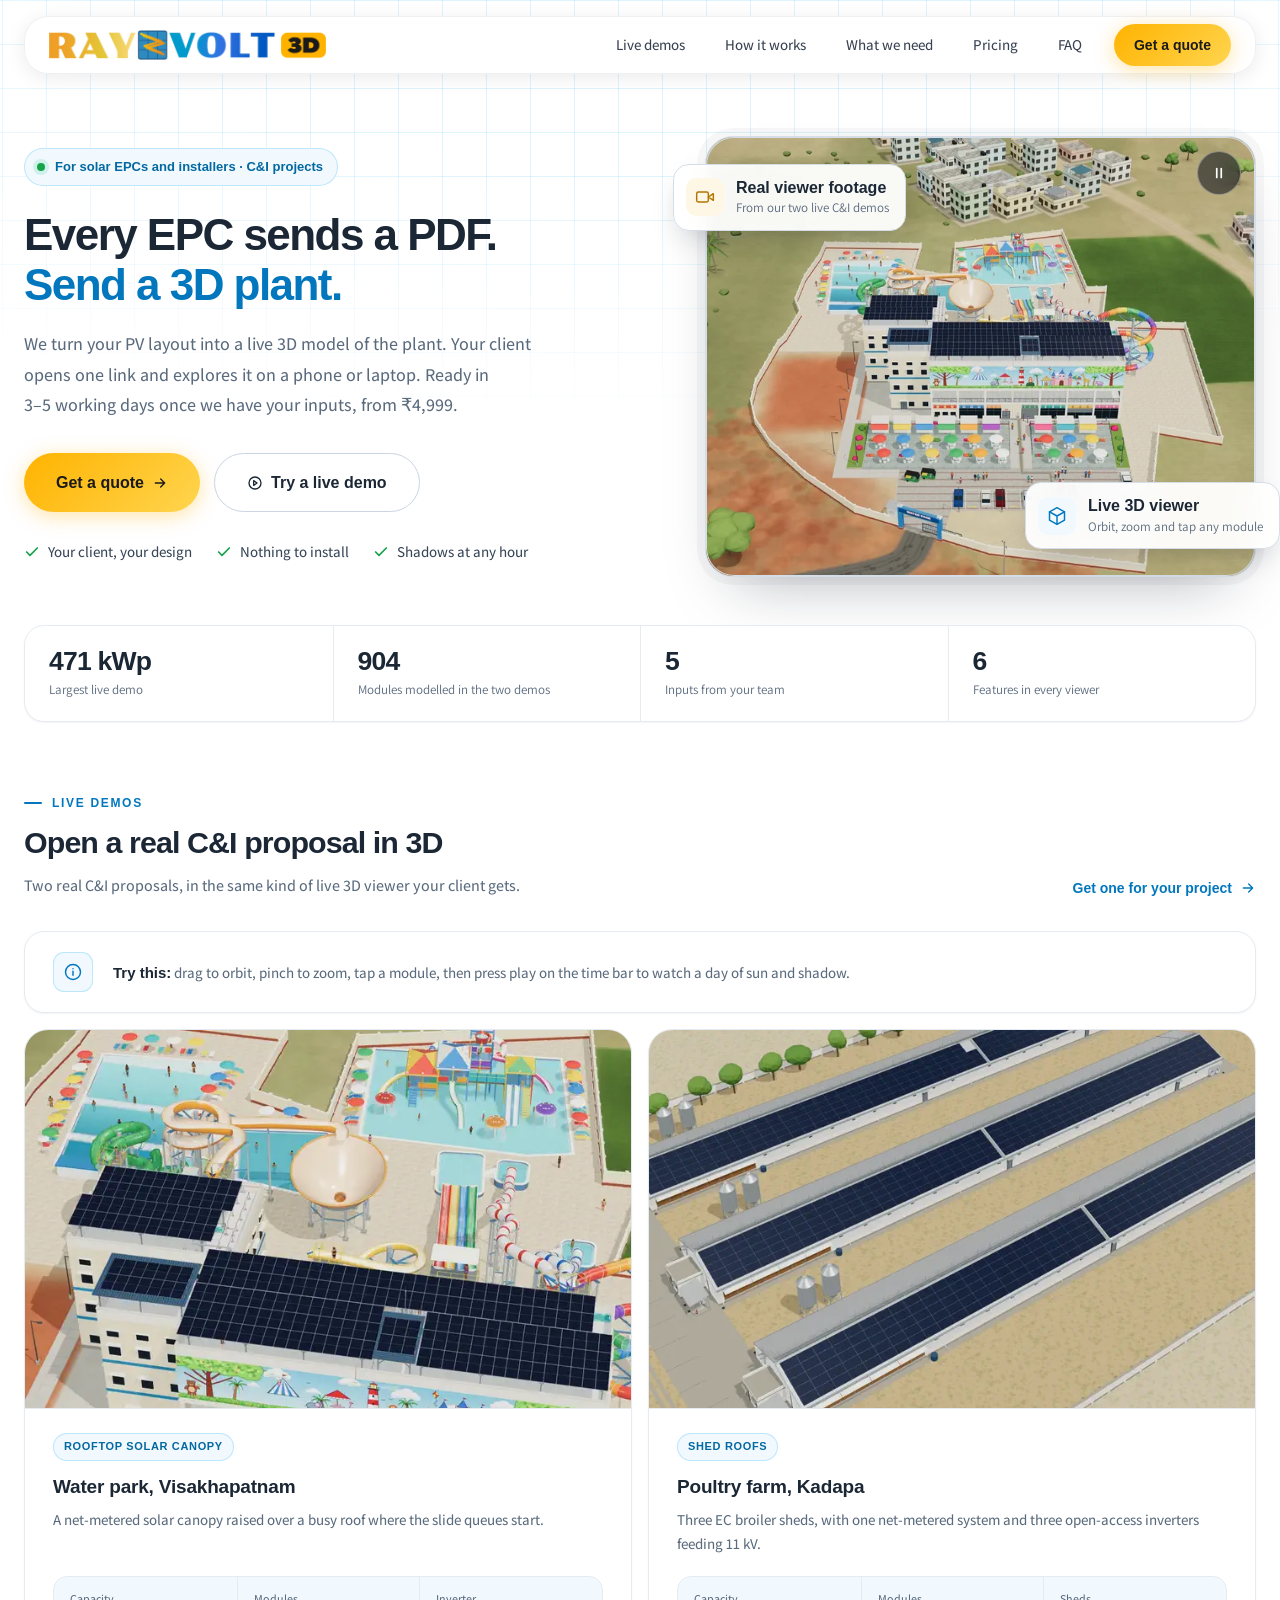
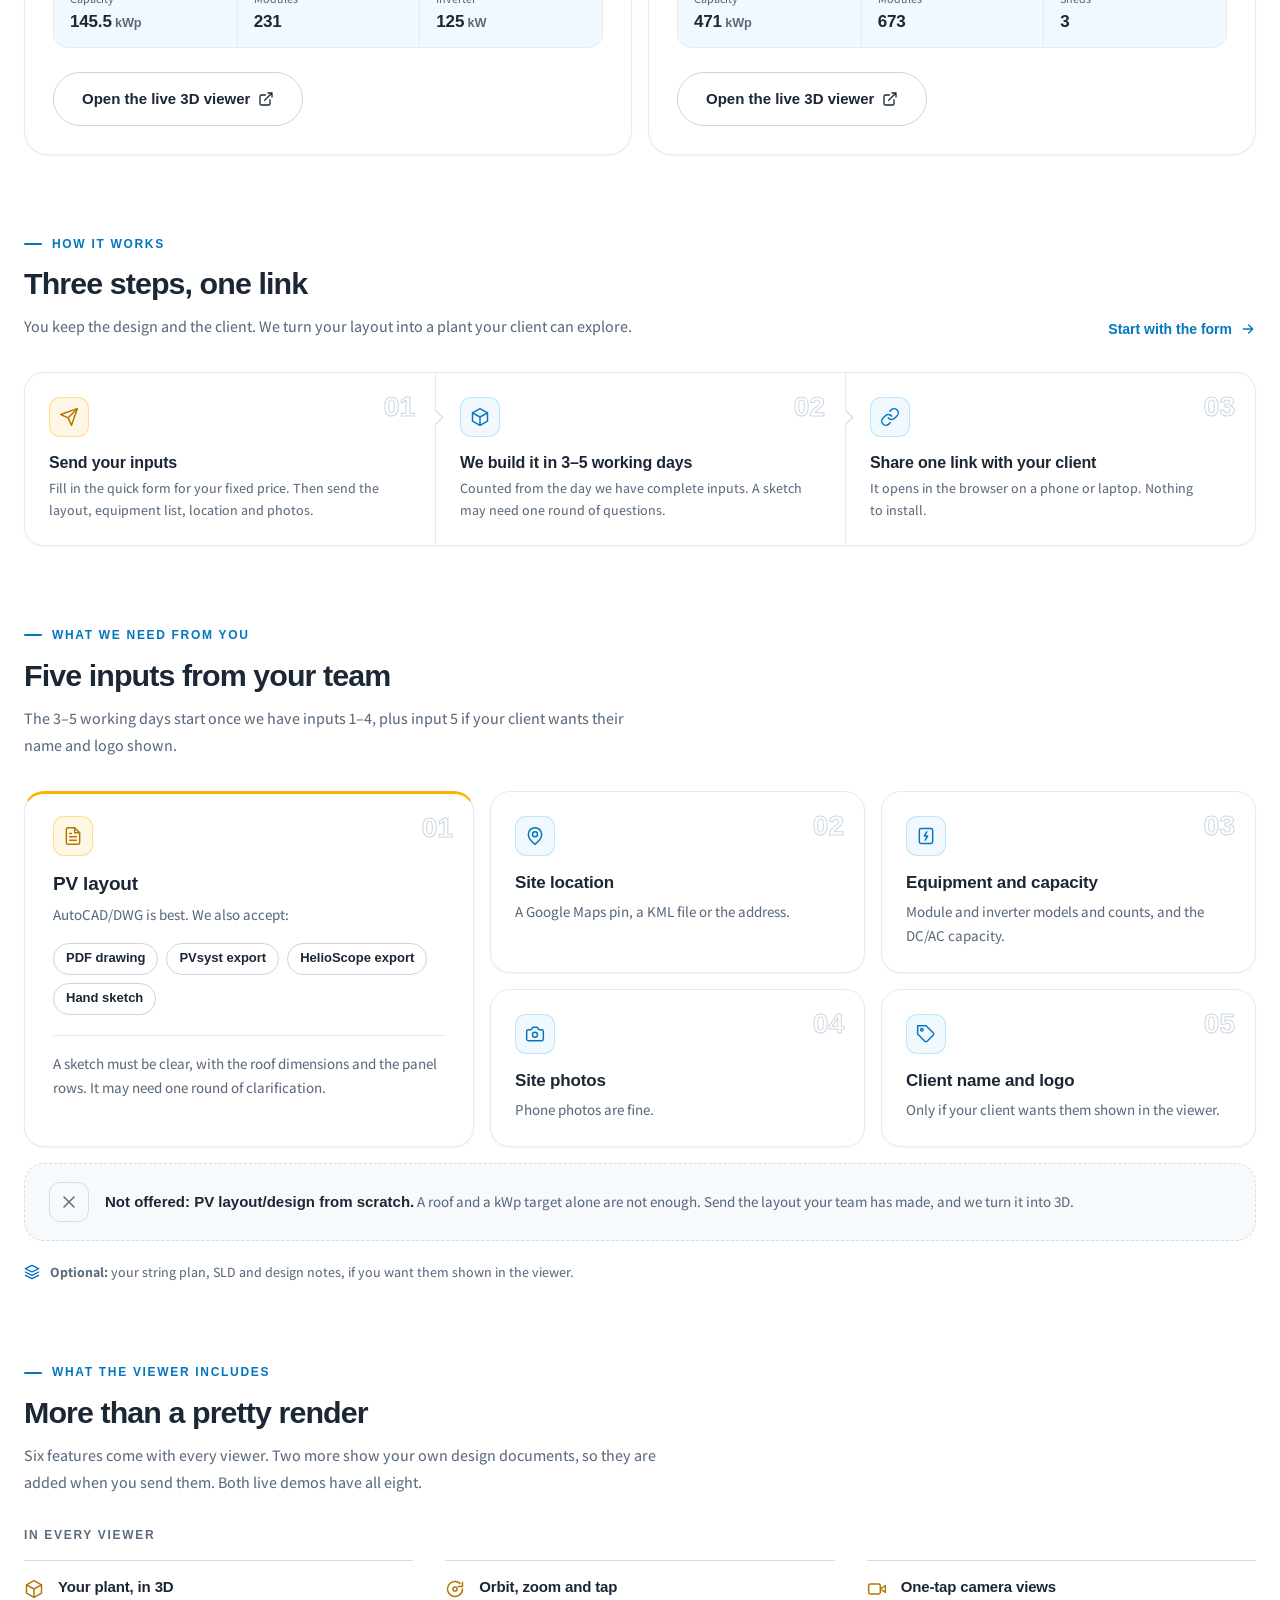
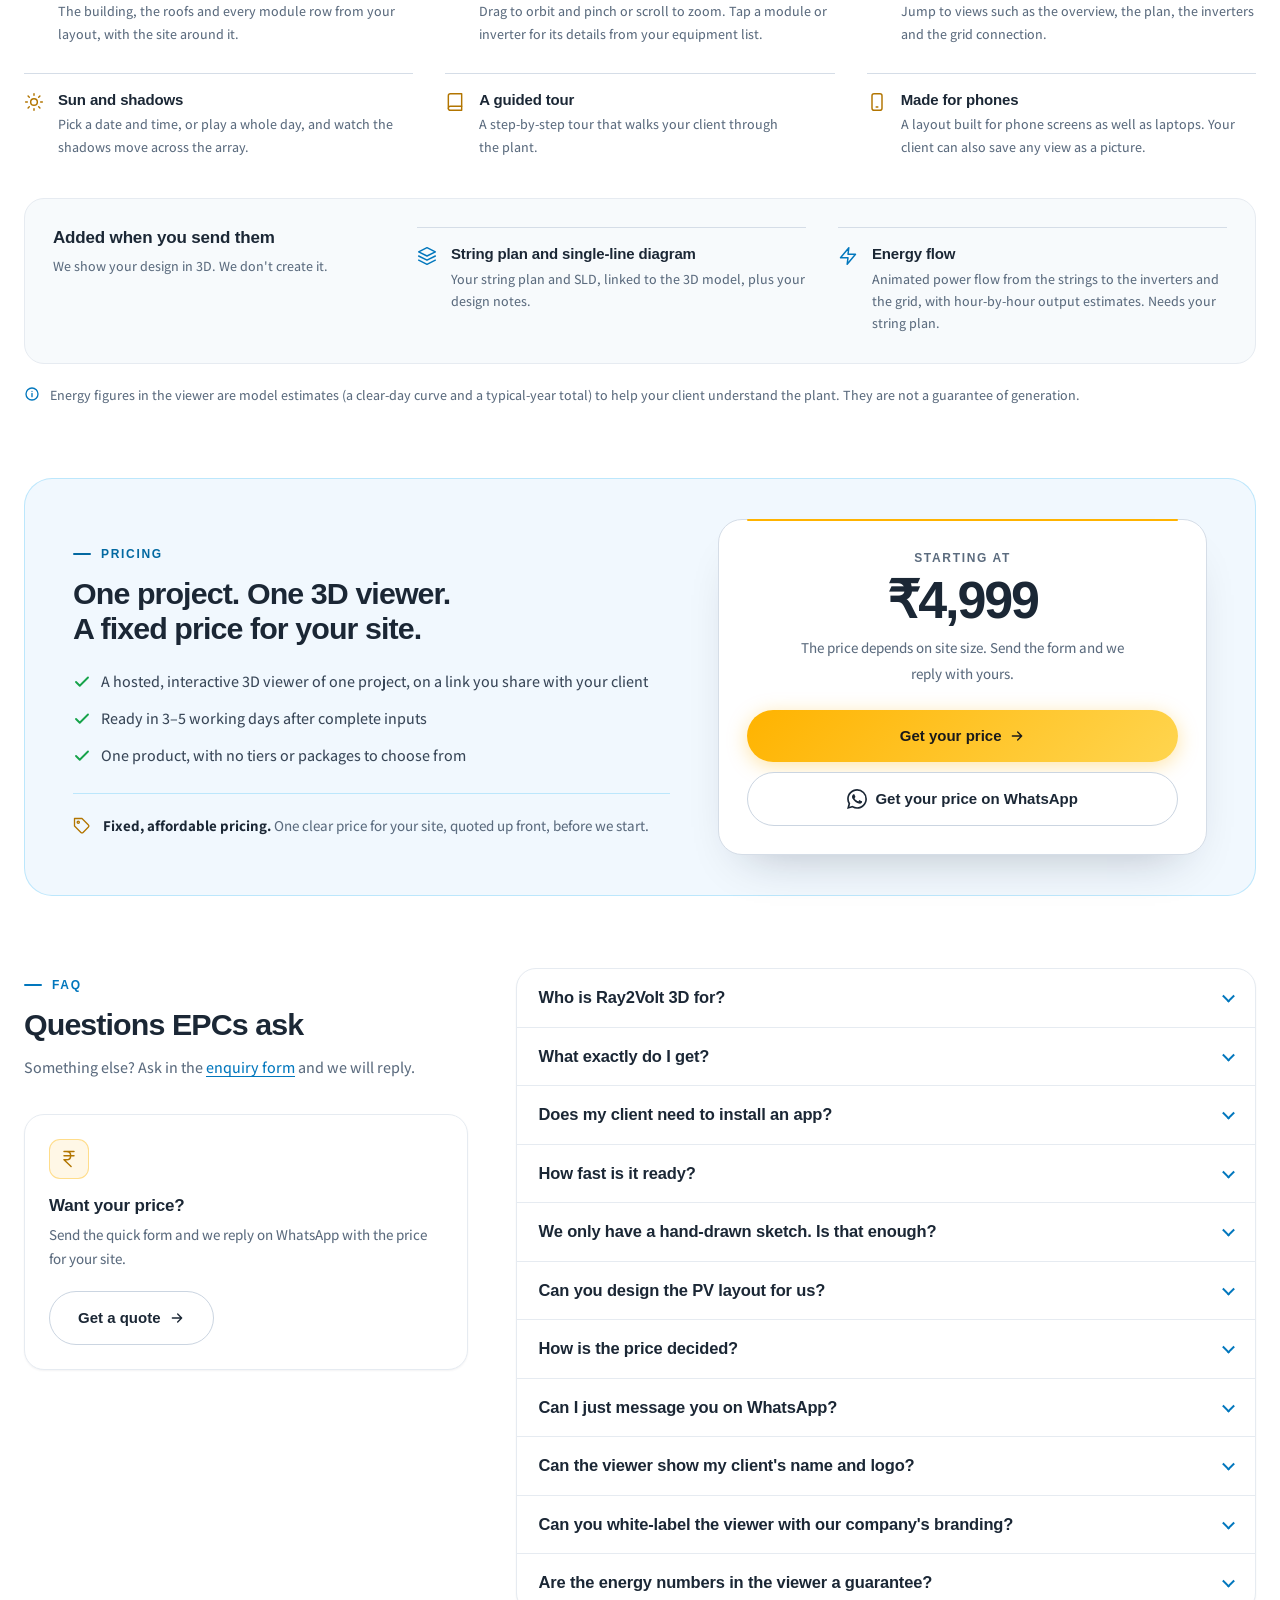
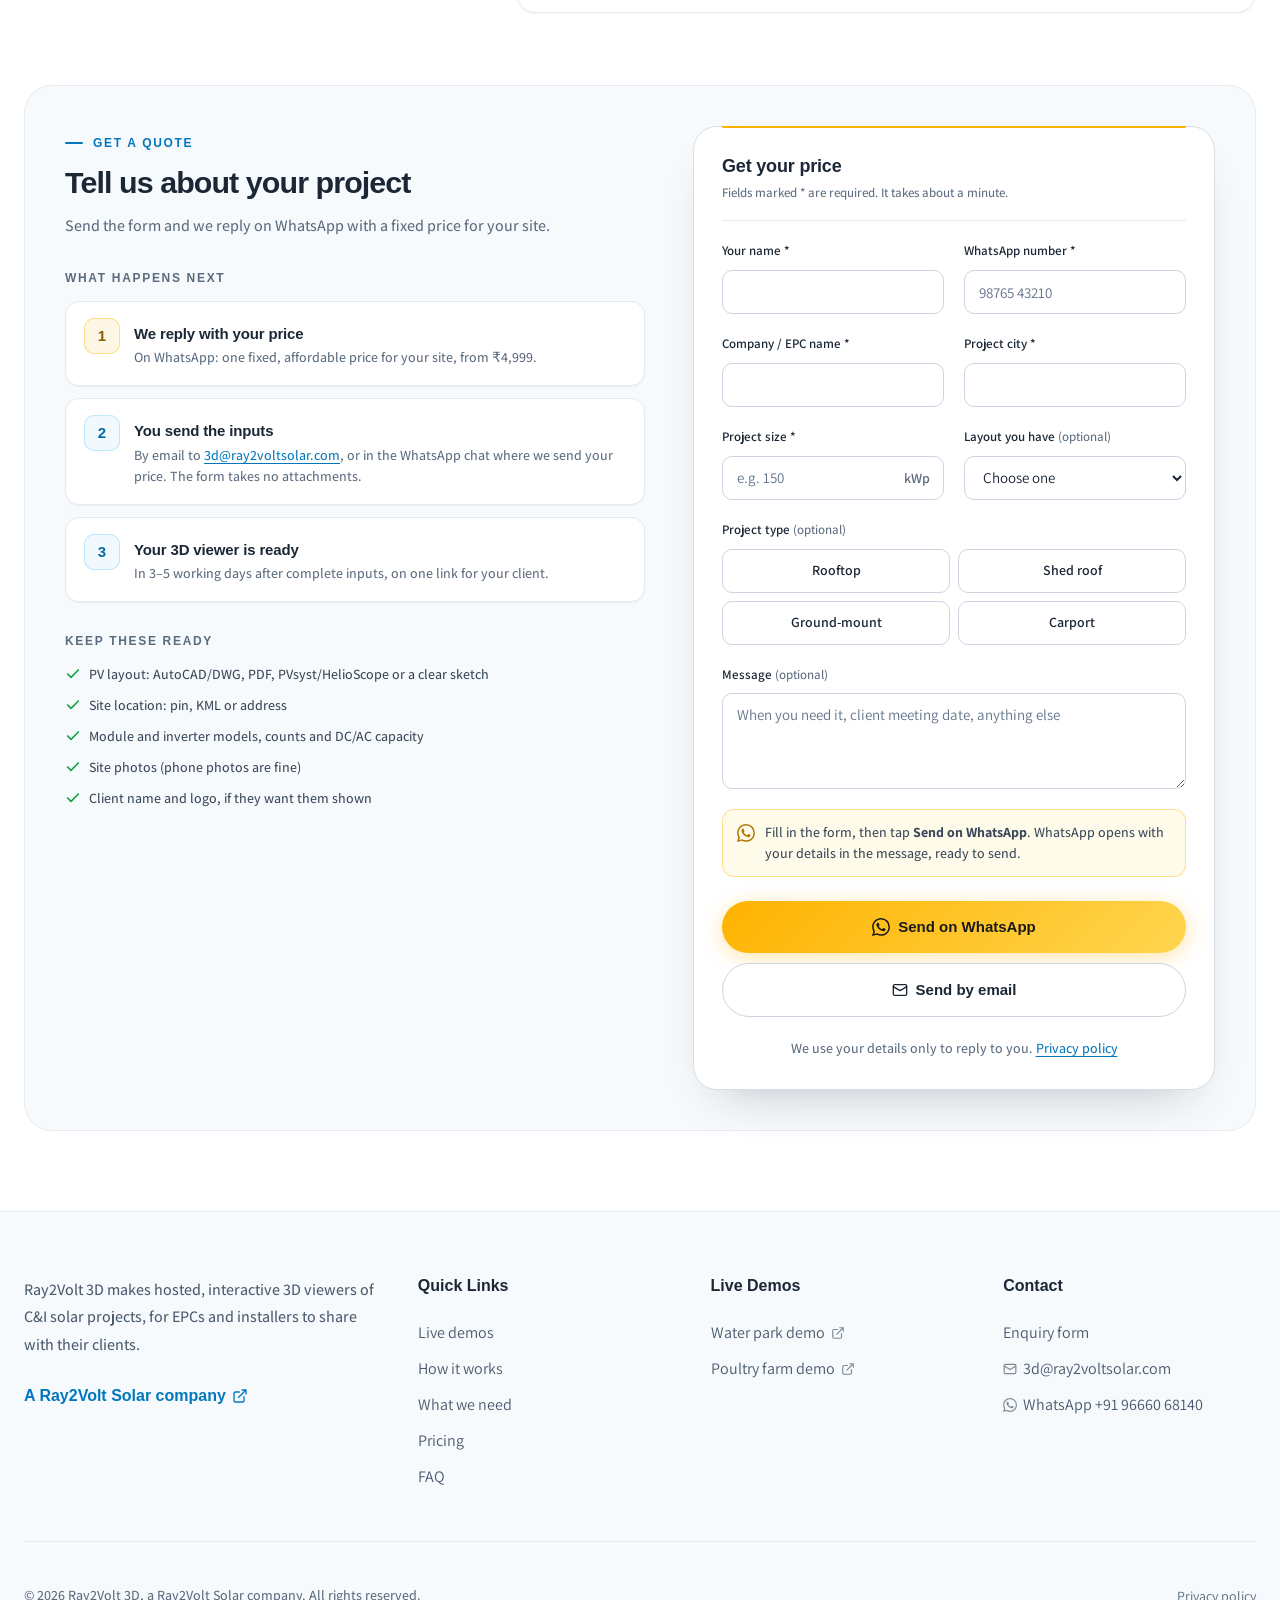
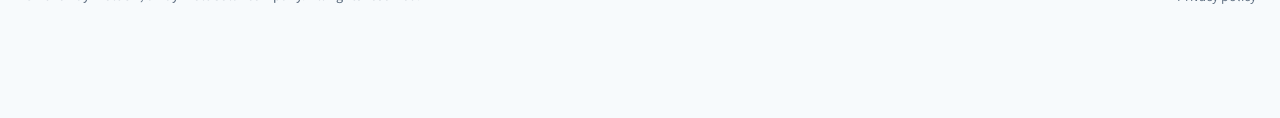
==== commit 4efd2a91: "Price wording: fixed, affordable pricing Replace the no" ====
--- a/index.html
+++ b/index.html
@@ -481,7 +481,7 @@
             <li><svg class="home-icon" aria-hidden="true"><use href="#i-check"/></svg><span>Ready in <span class="nw">3–5</span> working days after complete inputs</span></li>
             <li><svg class="home-icon" aria-hidden="true"><use href="#i-check"/></svg><span>One product, with no tiers or packages to choose from</span></li>
           </ul>
-          <p class="price-firm"><svg class="home-icon" aria-hidden="true"><use href="#i-tag"/></svg><span><strong>No bargaining, please.</strong> We quote one fair price and keep our time for serious, <span class="nw">ready-to-go projects.</span></span></p>
+          <p class="price-firm"><svg class="home-icon" aria-hidden="true"><use href="#i-tag"/></svg><span><strong>Fixed, affordable pricing.</strong> One clear price for your site, quoted up front, <span class="nw">before we start.</span></span></p>
         </div>
         <div class="price-offer">
           <p class="price-offer__from">Starting at</p>
@@ -539,7 +539,7 @@
         </details>
         <details class="faq-item">
           <summary>How is the price decided?</summary>
-          <div class="faq-answer"><p>Prices start at ₹4,999. The price depends on site size, and it is fixed: we don't negotiate. Send the <a class="text-link" href="#enquire">enquiry form</a> and we reply with your price.</p></div>
+          <div class="faq-answer"><p>Prices start at ₹4,999. The price depends on site size, and it is fixed and affordable. Send the <a class="text-link" href="#enquire">enquiry form</a> and we reply with your price.</p></div>
         </details>
         <details class="faq-item">
           <summary>Can I just message you on WhatsApp?</summary>
@@ -687,7 +687,7 @@
               <span class="next-steps__num" aria-hidden="true">1</span>
               <div>
                 <h4>We reply with your price</h4>
-                <p>On WhatsApp: one fixed price for your site, from ₹4,999. No&nbsp;bargaining.</p>
+                <p>On WhatsApp: one fixed, affordable price for your site, from&nbsp;₹4,999.</p>
               </div>
             </li>
             <li>
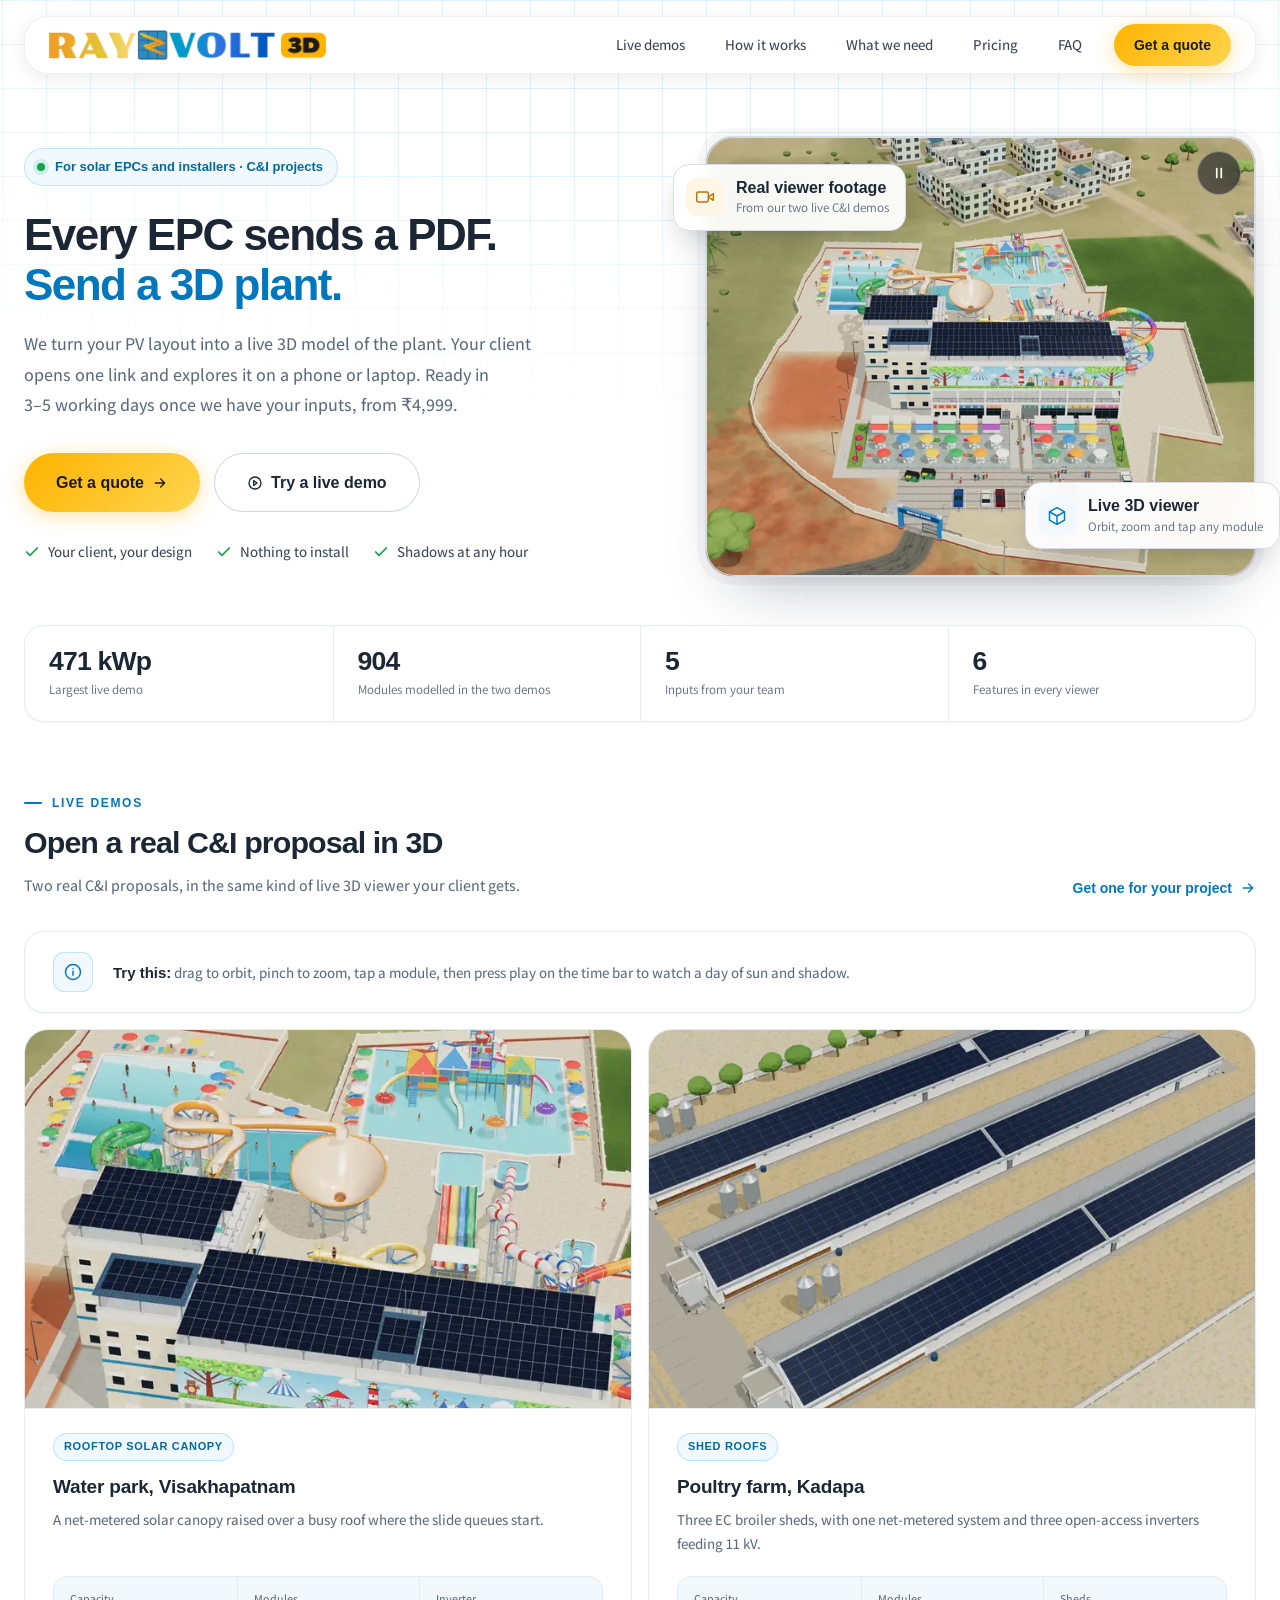
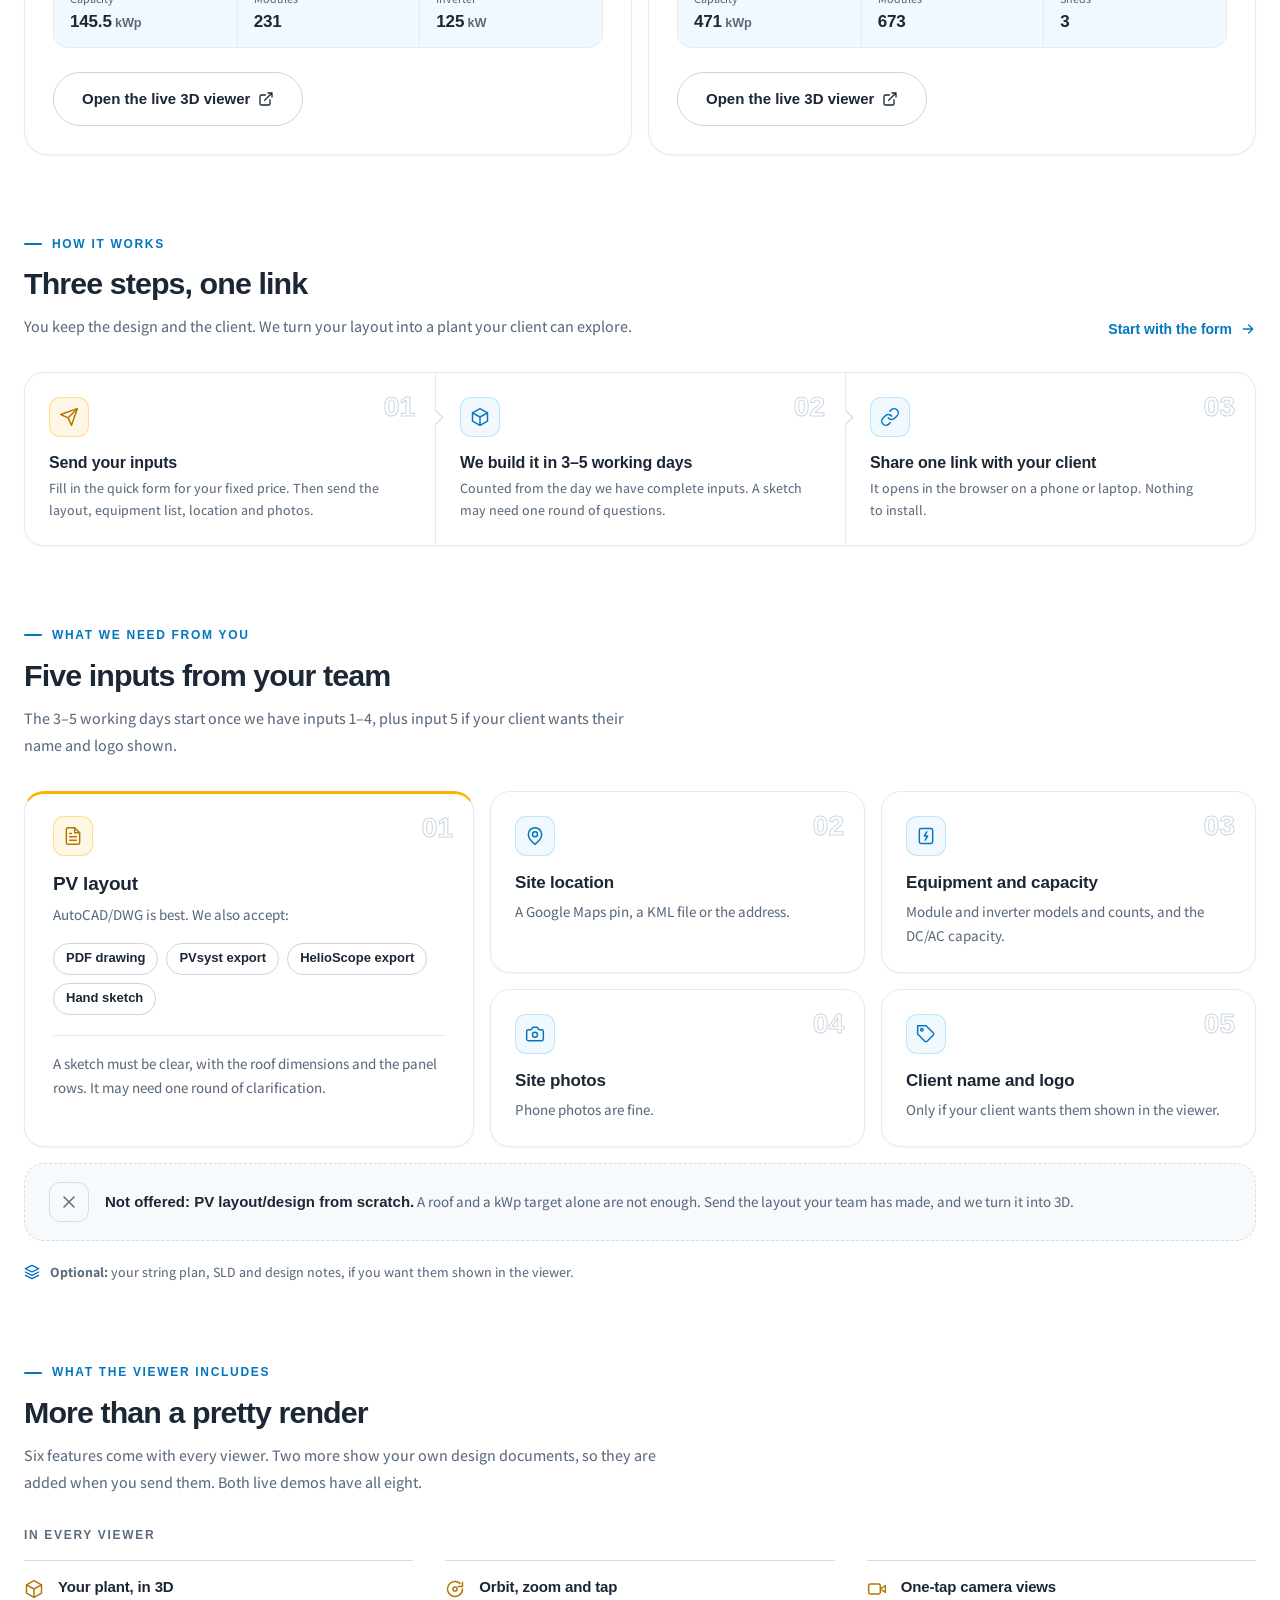
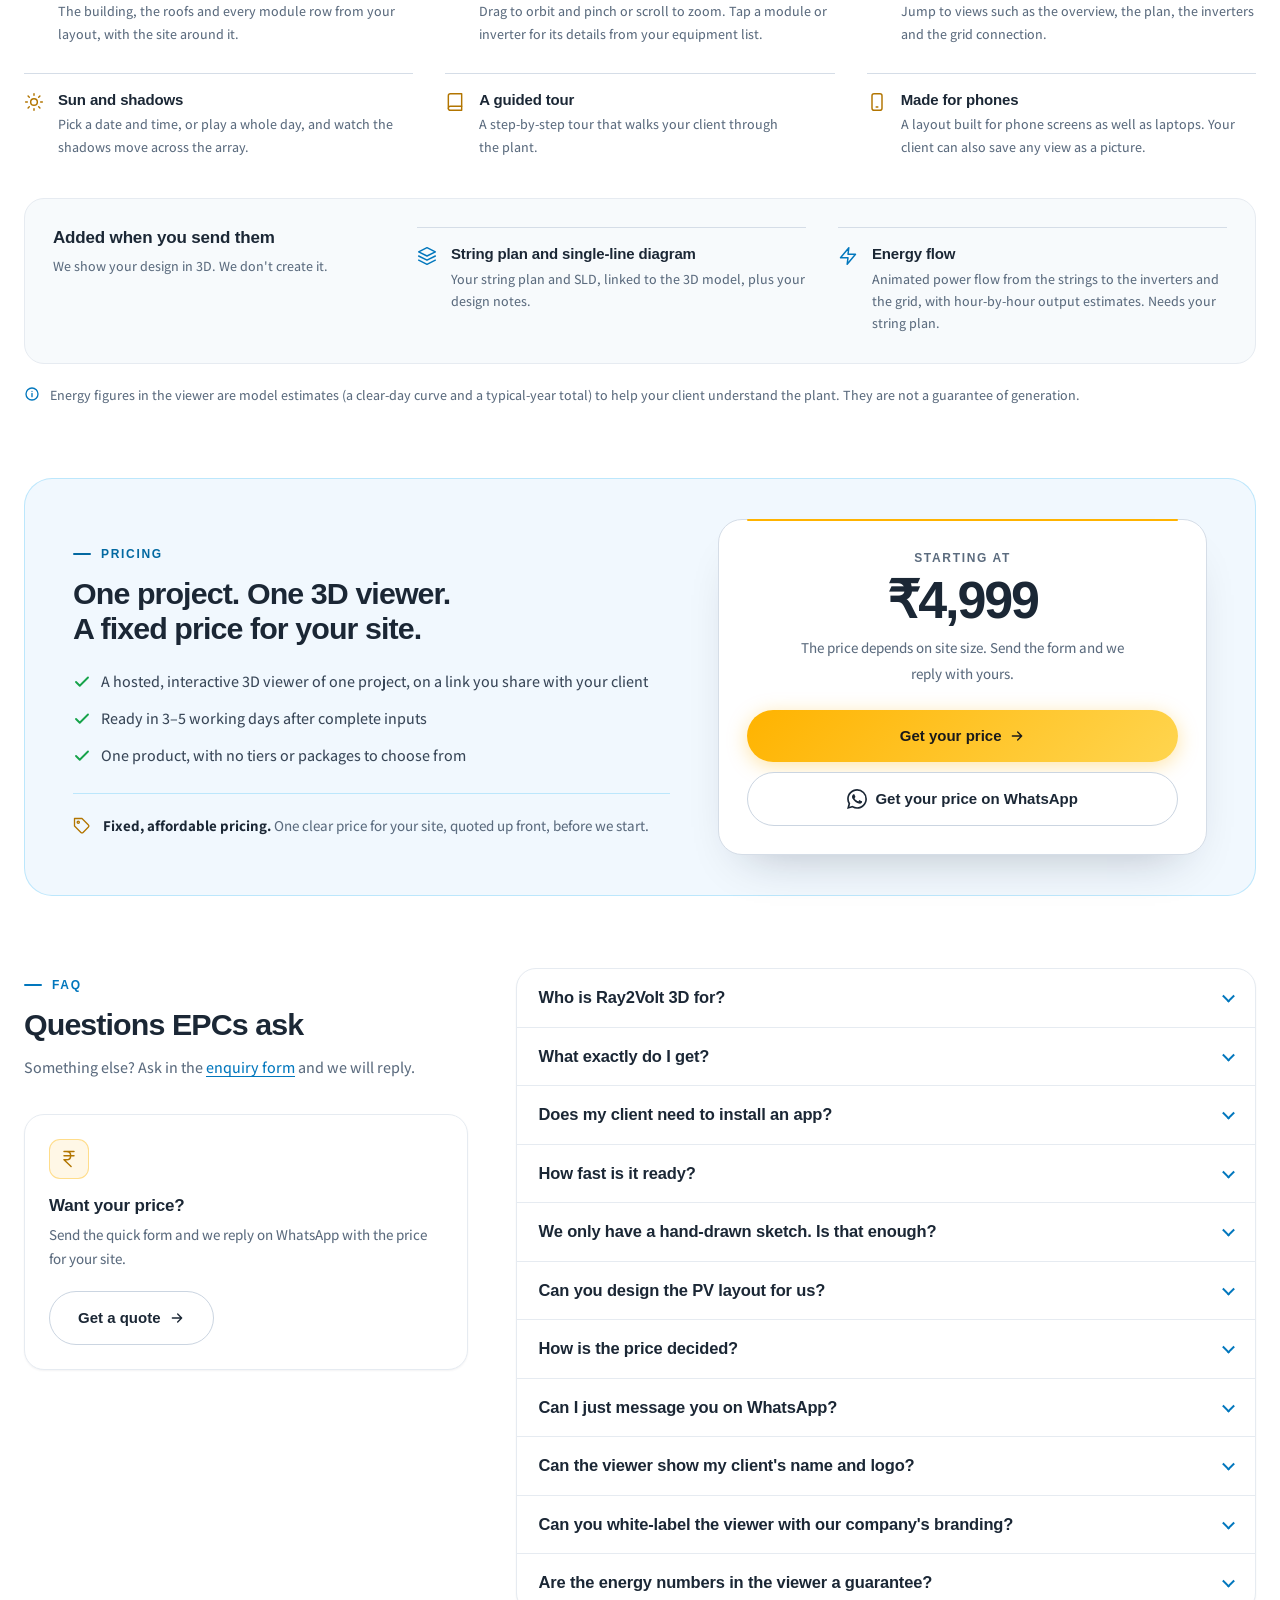
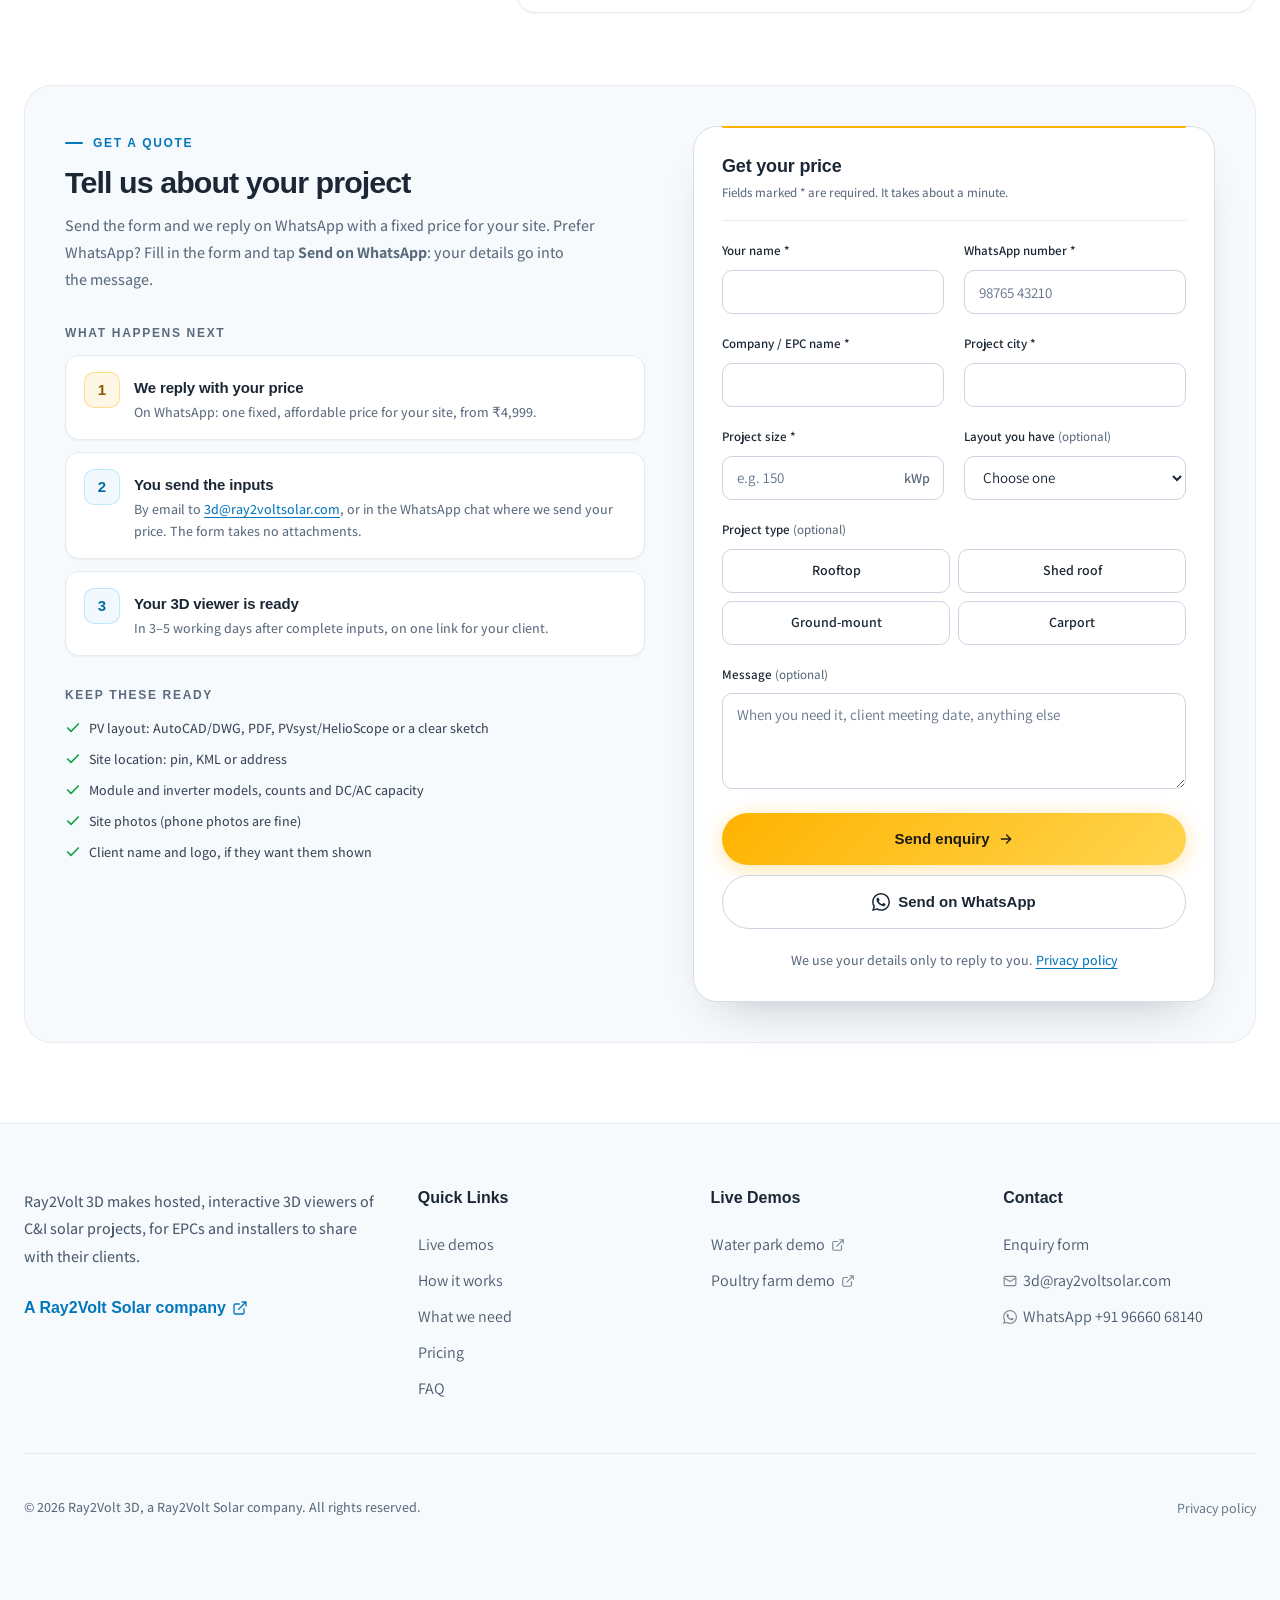
==== commit 1d1f897b: "Use the Ray2Volt Solar Web3Forms key so the enquiry form sends" ====
--- a/index.html
+++ b/index.html
@@ -585,12 +585,11 @@
               <!-- Shown by assets/site.js when the visitor came from a WhatsApp link or /#whatsapp -->
               <p class="form-hint-wa form-hint-wa--top" id="wa-lead" hidden><svg class="home-icon home-icon--fill" aria-hidden="true"><use href="#i-wa"/></svg><span>Fill in these details, then tap <strong>Send on WhatsApp</strong>: they go into the message.</span></p>
             </div>
-            <!-- TODO(owner): create a free Web3Forms access key for 3d@ray2voltsolar.com at https://web3forms.com and
-                 paste it over the placeholder value on the next line (this is the only place it appears in site/).
-                 While it is still the placeholder, the form puts "Send on WhatsApp" first (gold) and the email button
-                 opens the visitor's own email app with the details filled in; nothing is sent to Web3Forms. With a real
-                 key, "Send enquiry" (gold) emails you the lead, and "Send on WhatsApp" emails it too before opening WhatsApp. -->
-            <input type="hidden" name="access_key" value="YOUR_WEB3FORMS_ACCESS_KEY">
+            <!-- Web3Forms access key: the same key as the forms on ray2voltsolar.com (owner, 13 Oct 2026: this page also
+                 lives on the main site at ray2voltsolar.com/ray2volt-3d.html), so 3D enquiries arrive in the main site's
+                 inbox. "Send enquiry" (gold) emails the lead, and "Send on WhatsApp" emails it too before opening WhatsApp.
+                 This is the only place the key appears in site/. -->
+            <input type="hidden" name="access_key" value="b3d2b2c1-4237-4de1-8879-9048dfa1beb8">
             <input type="hidden" name="subject" value="New Ray2Volt 3D enquiry">
             <input type="hidden" name="from_name" value="Ray2Volt 3D website">
             <div class="hp" aria-hidden="true">
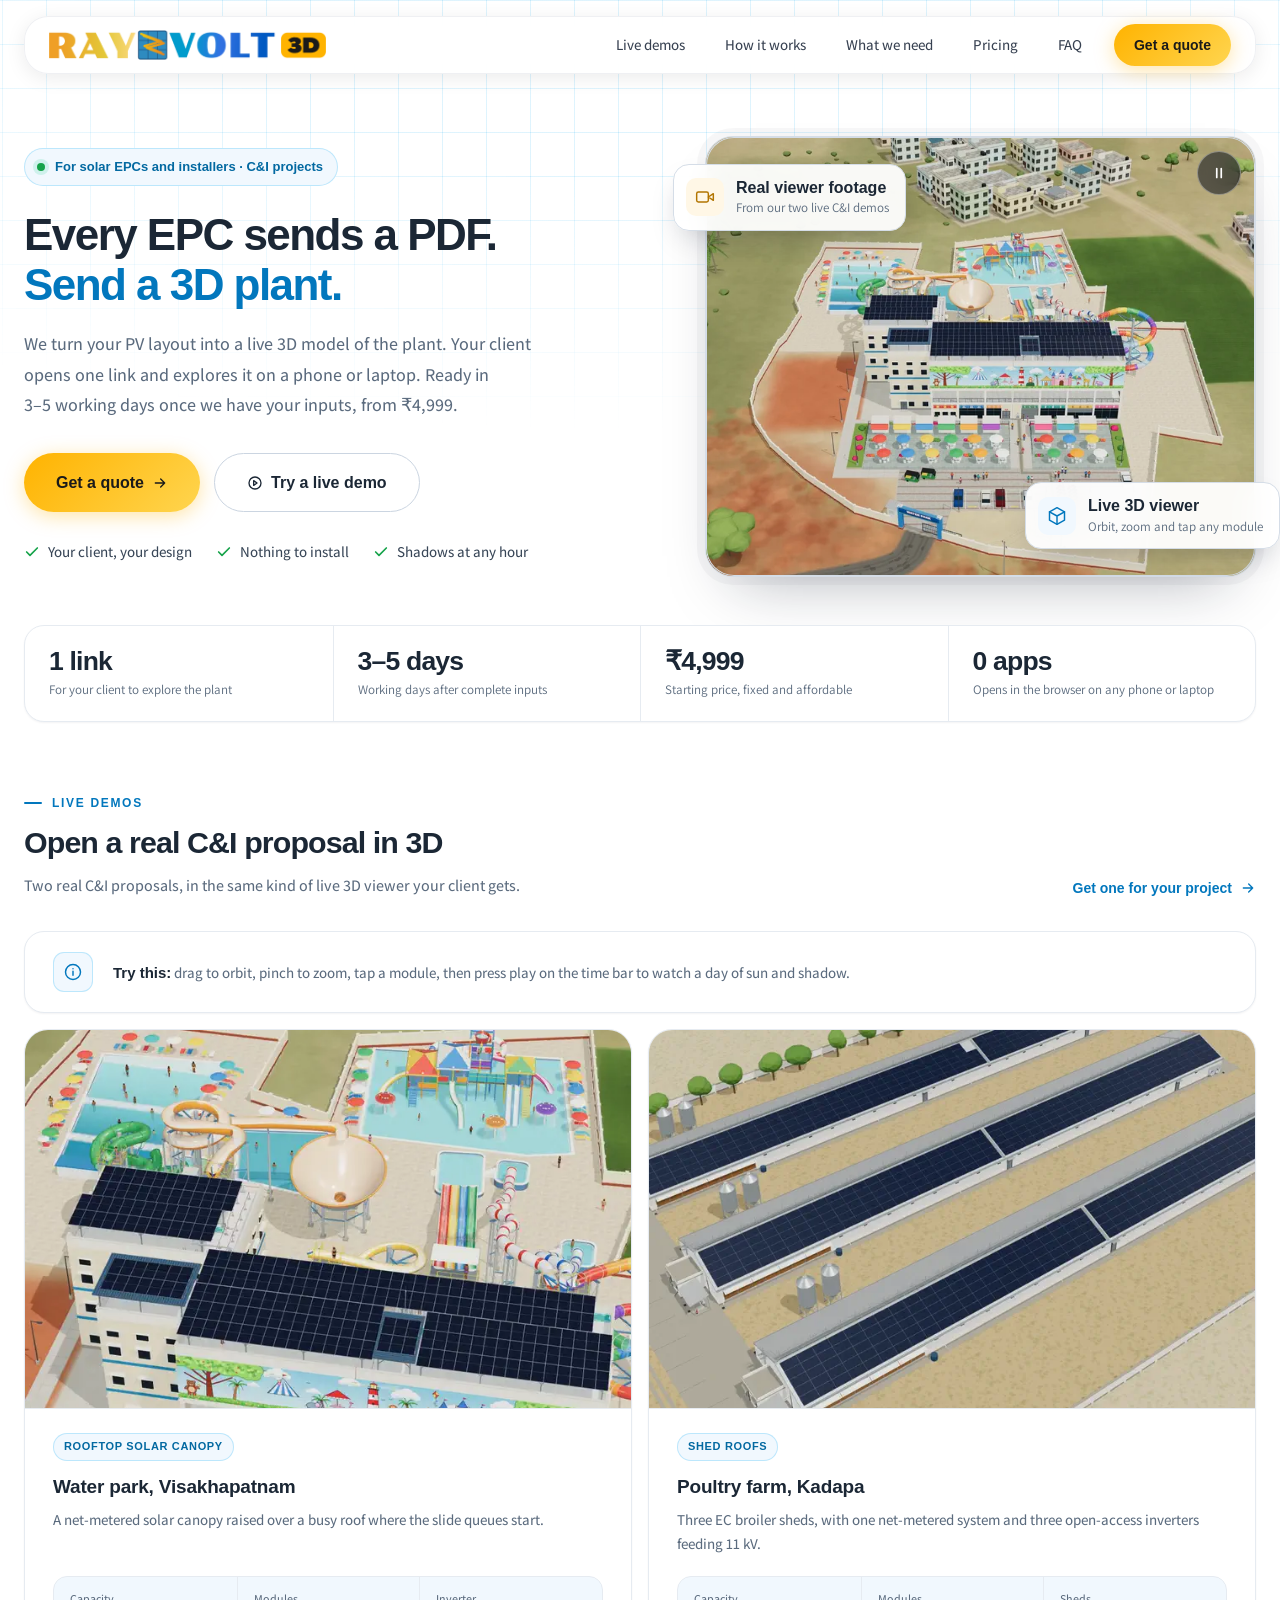
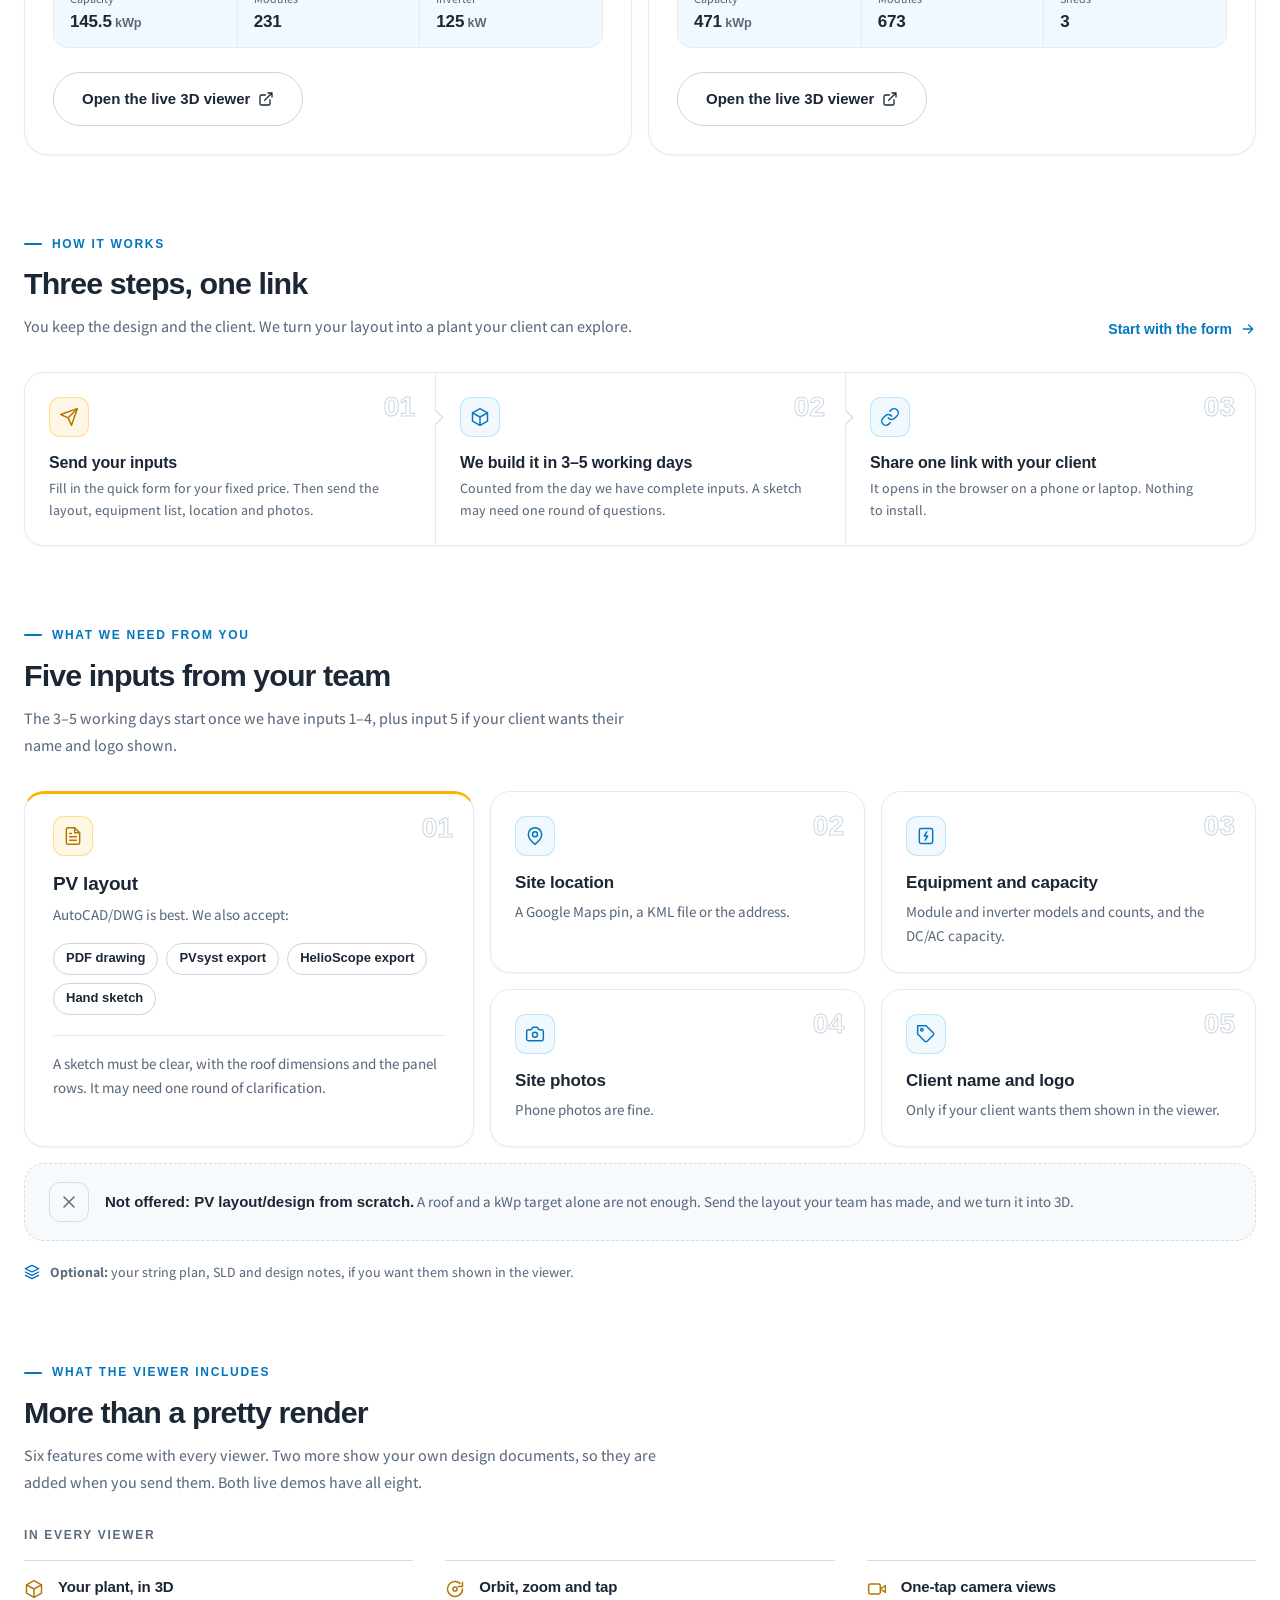
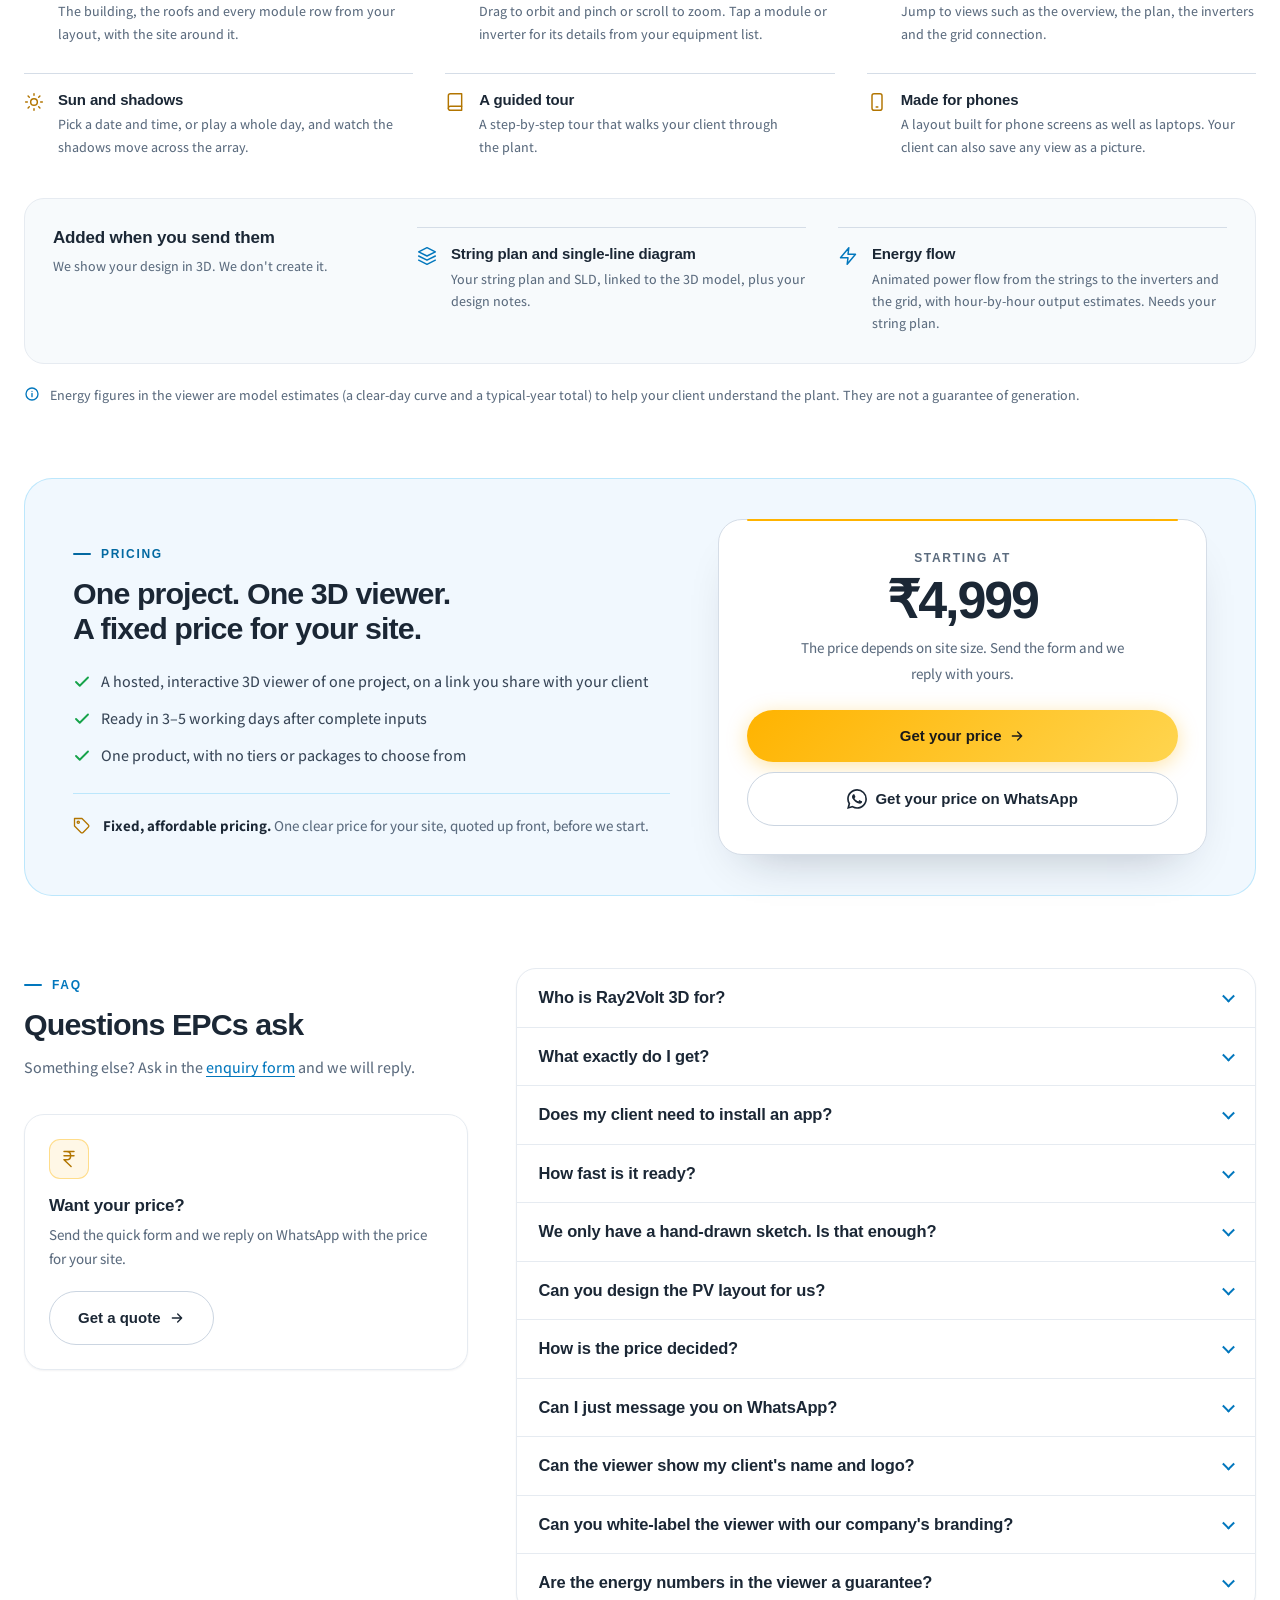
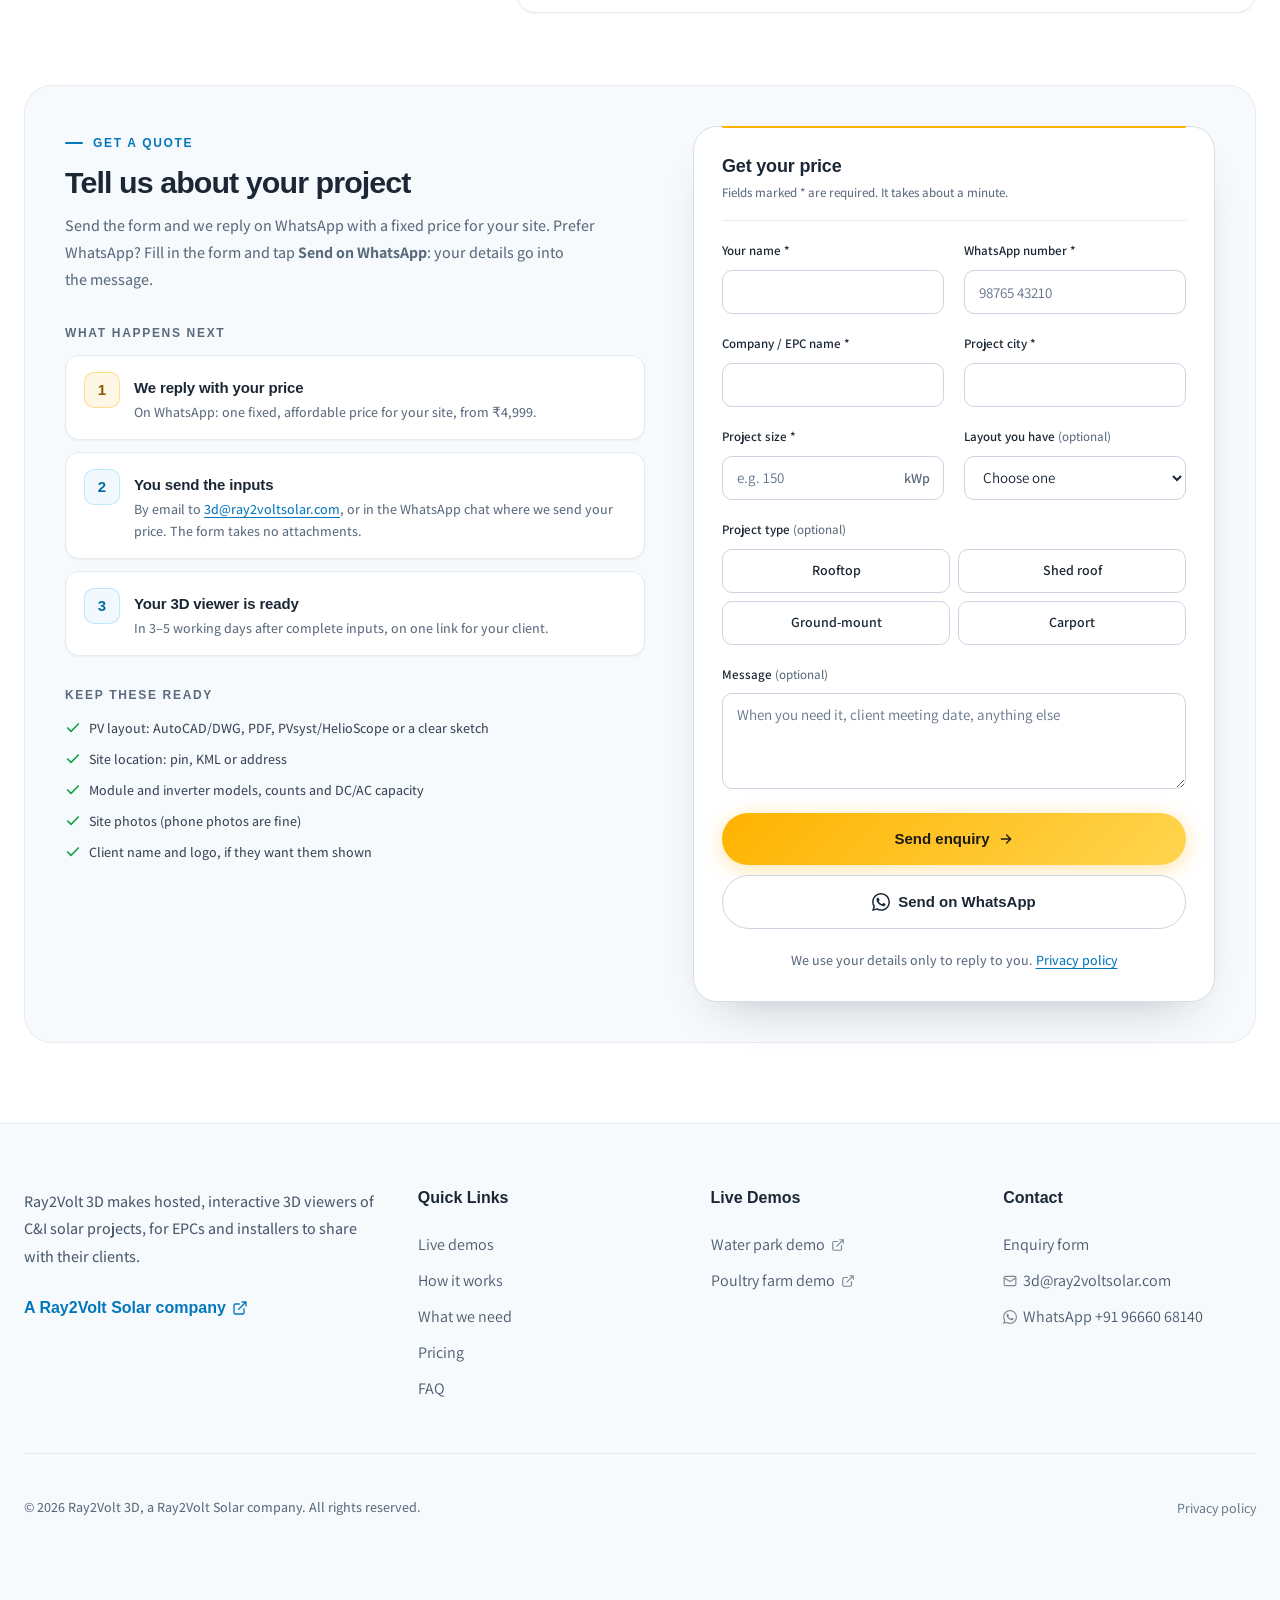
==== commit c941273f: "Hero strip: show the offer (1 link, 3-5 days, from Rs 4,999, 0 apps) instead of demo statistics" ====
--- a/index.html
+++ b/index.html
@@ -219,23 +219,23 @@
         </div>
       </div>
 
-      <!-- Proof from the two live demos and this page, not a repeat of the offer above -->
+      <!-- The four offer facts a solar EPC weighs (owner feedback 13 Oct 2026): one link, turnaround, starting price, nothing to install. No demo statistics. -->
       <ul class="home-stats">
         <li class="home-stat">
-          <strong class="home-stat__num">471 kWp</strong>
-          <span>Largest live demo</span>
+          <strong class="home-stat__num">1 link</strong>
+          <span>For your client to explore the plant</span>
         </li>
         <li class="home-stat">
-          <strong class="home-stat__num">904</strong>
-          <span>Modules modelled in the two demos</span>
+          <strong class="home-stat__num">3–5 days</strong>
+          <span>Working days after complete inputs</span>
         </li>
         <li class="home-stat">
-          <strong class="home-stat__num">5</strong>
-          <span>Inputs from your team</span>
+          <strong class="home-stat__num">₹4,999</strong>
+          <span>Starting price, fixed and affordable</span>
         </li>
         <li class="home-stat">
-          <strong class="home-stat__num">6</strong>
-          <span>Features in every viewer</span>
+          <strong class="home-stat__num">0 apps</strong>
+          <span>Opens in the browser on any phone or laptop</span>
         </li>
       </ul>
     </div>
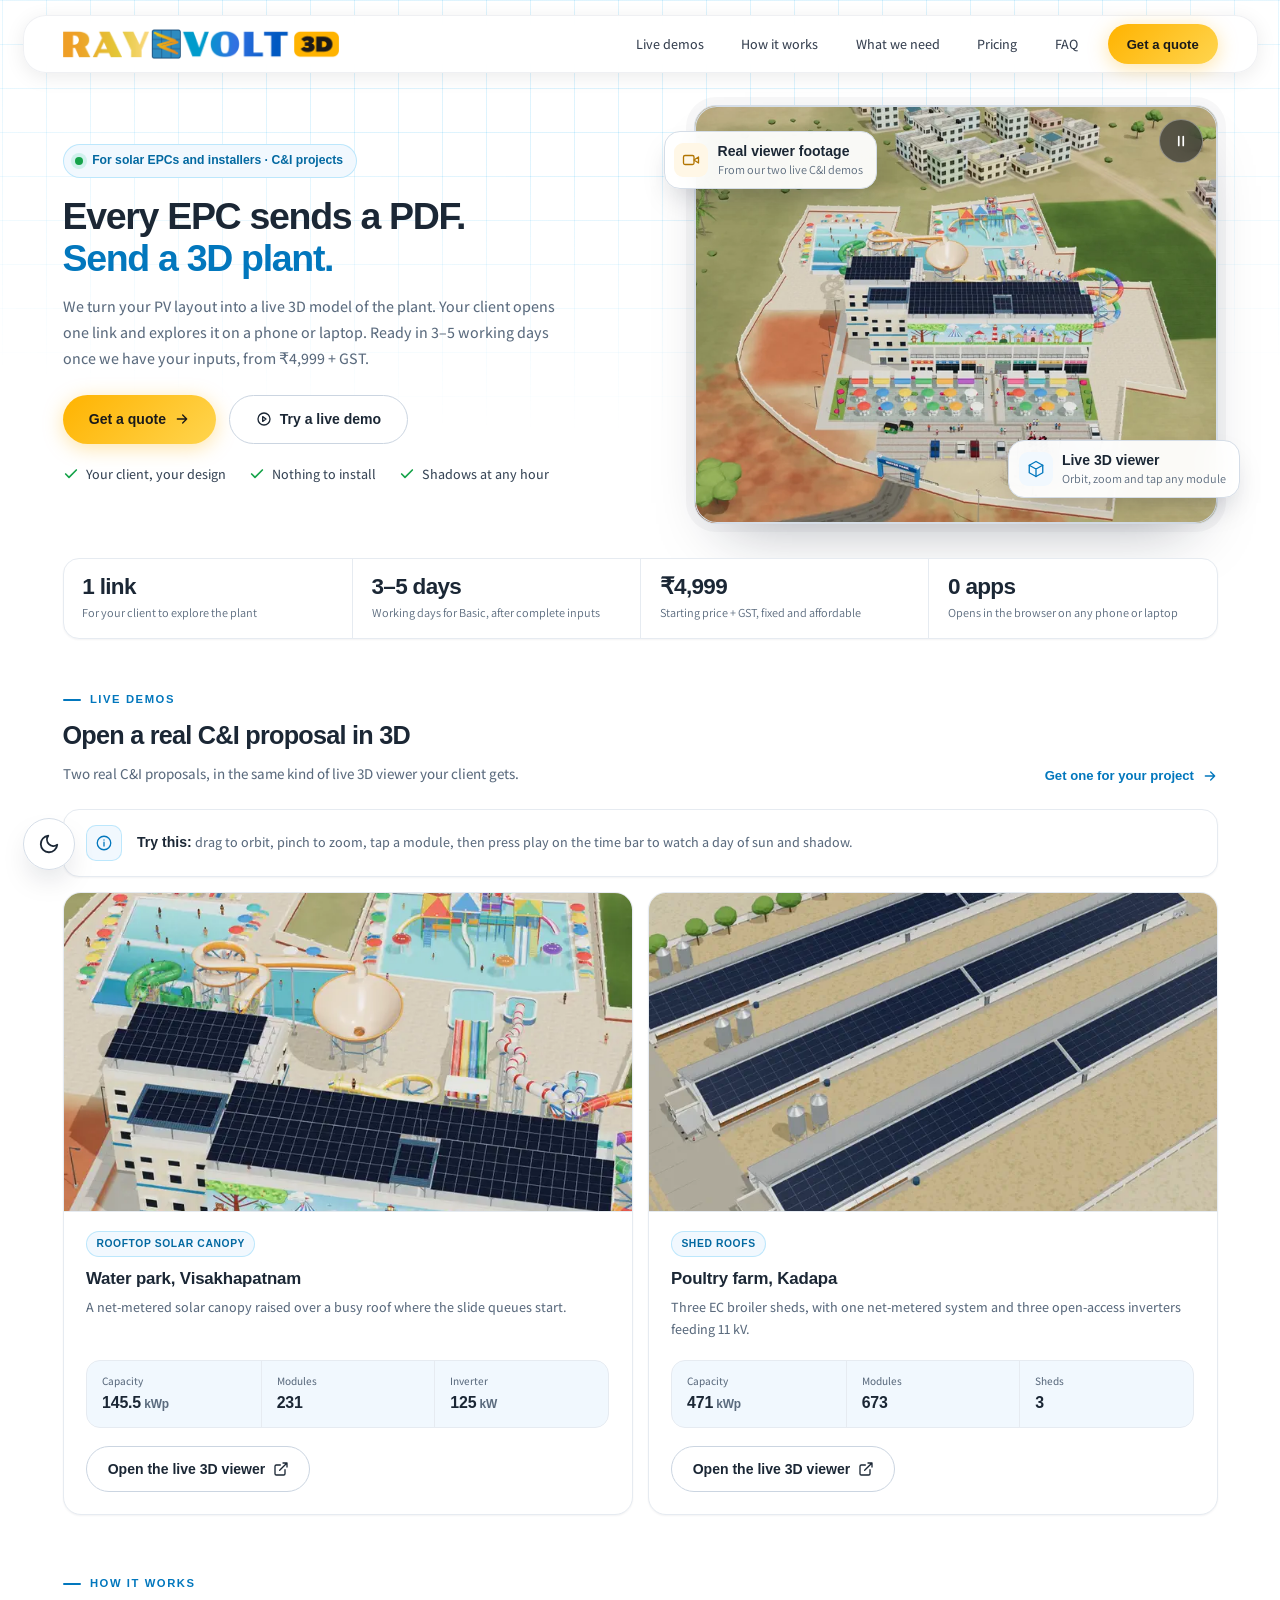
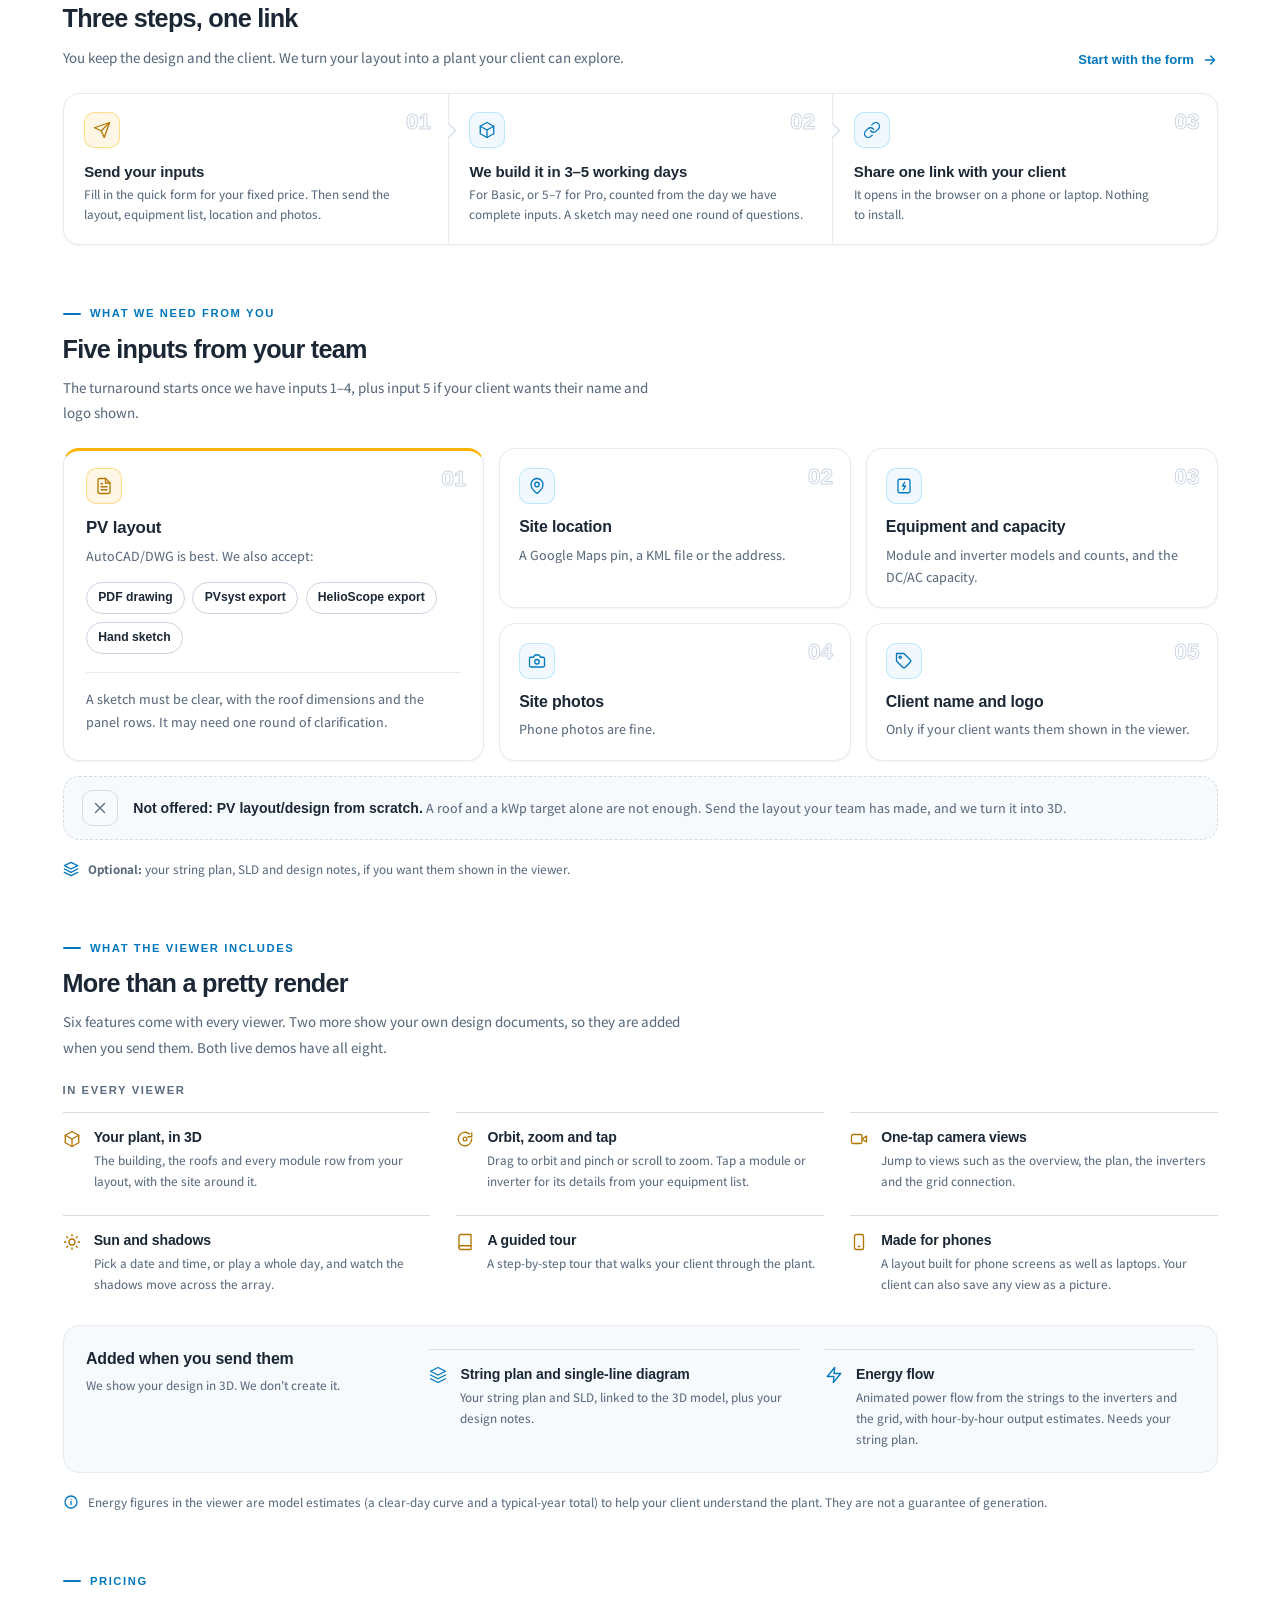
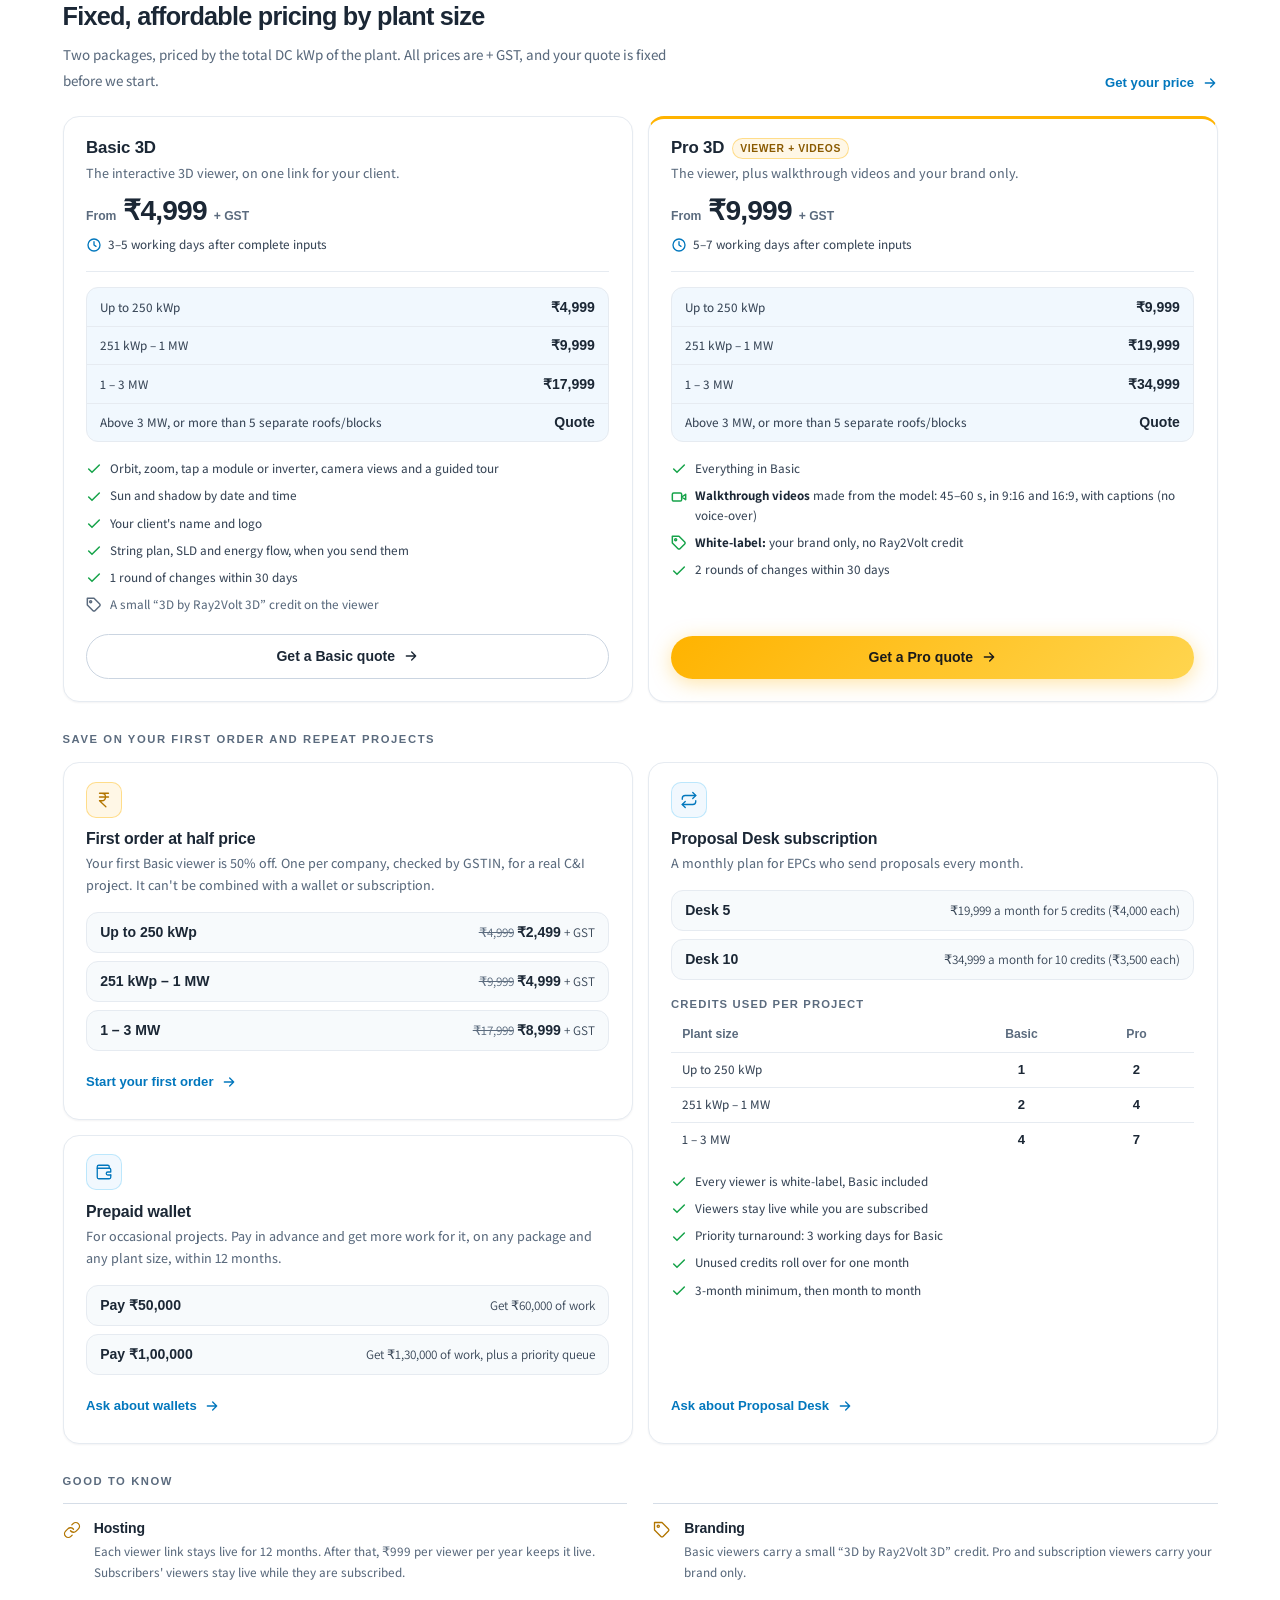
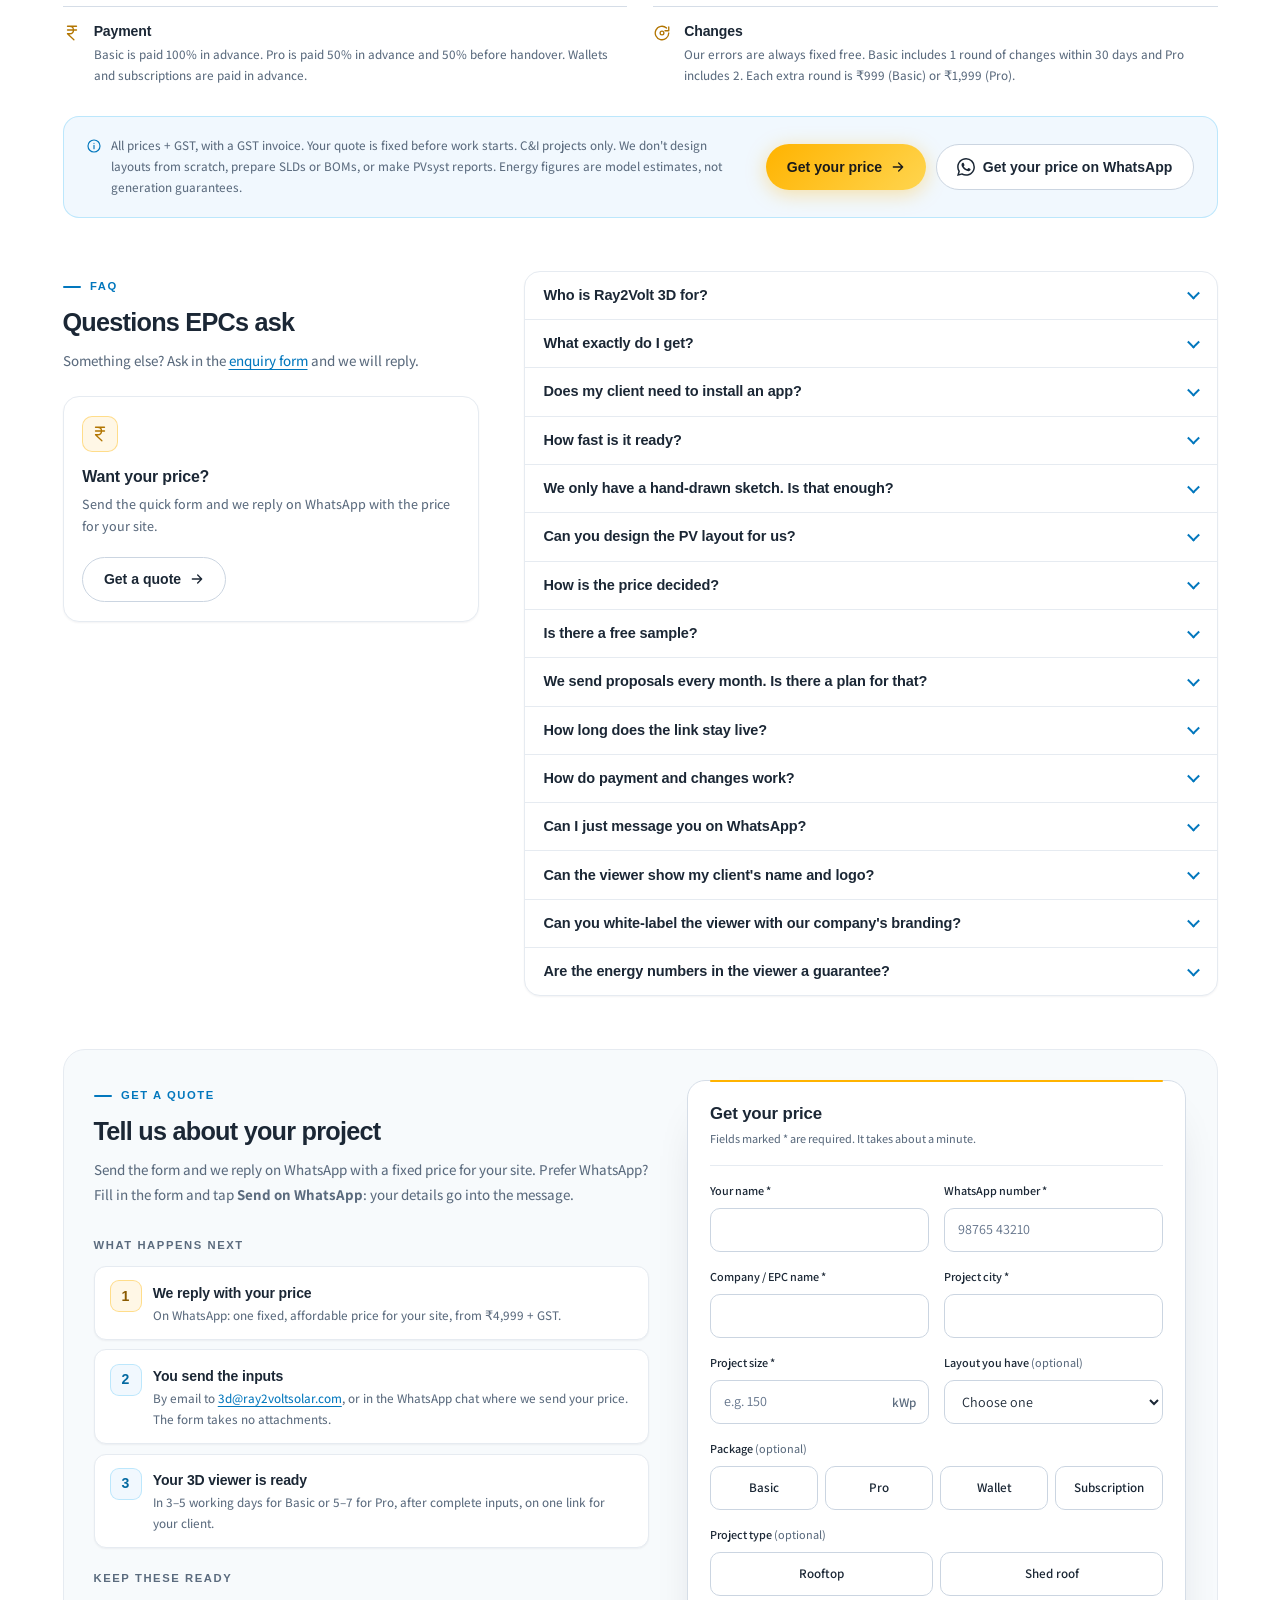
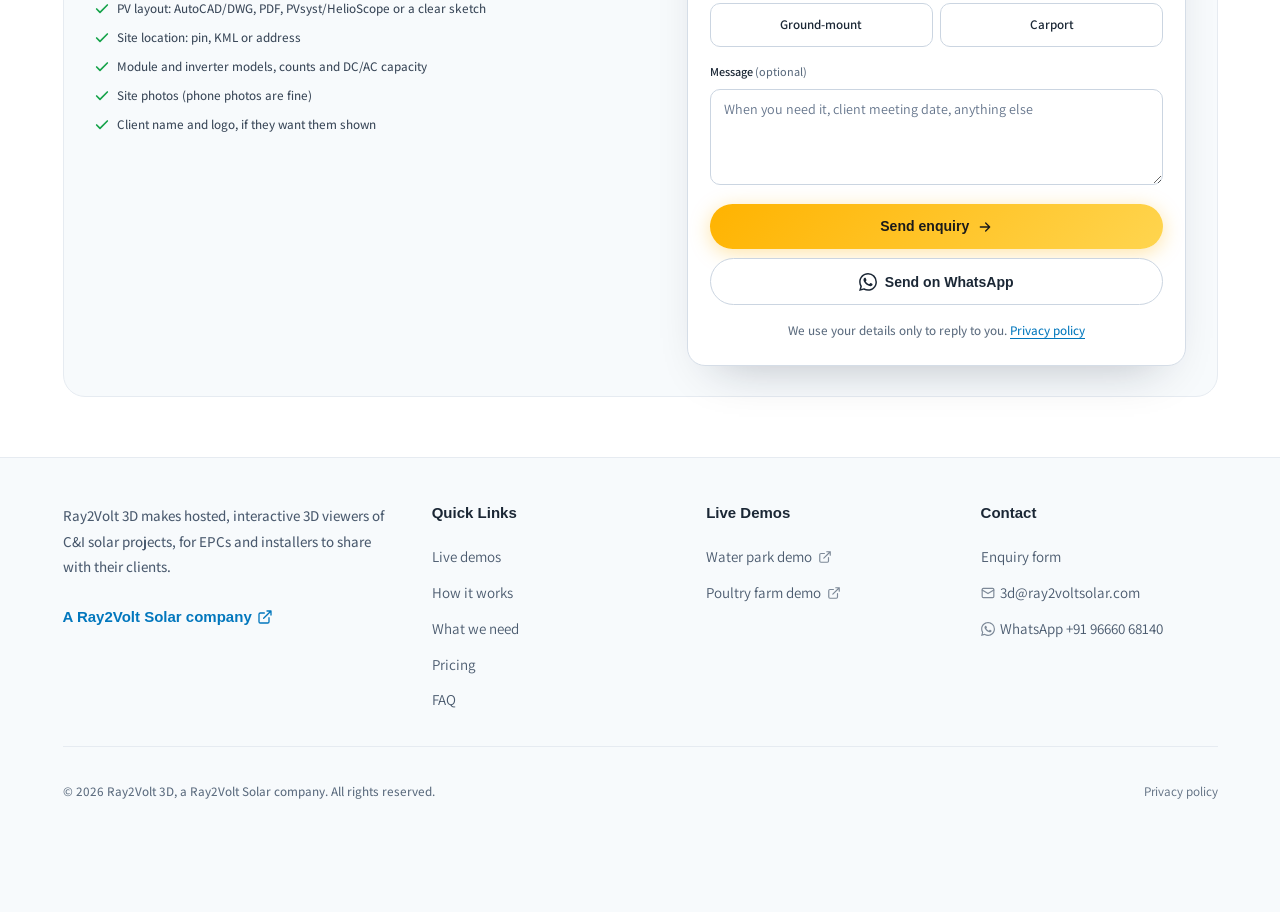
==== commit f5ad79b3: "Add Basic/Pro pricing, wallets, Proposal Desk and terms; tidy the page to a smaller scale" ====
--- a/index.html
+++ b/index.html
@@ -10,7 +10,7 @@
      the load event), so the page never stays hidden behind a broken script. -->
 <script>(function(){var theme='light';try{var saved=localStorage.getItem('r2v-theme');if(saved==='light'||saved==='dark')theme=saved;}catch(e){}var root=document.documentElement;root.setAttribute('data-theme',theme);root.classList.add('js');if(theme==='dark'){var m=document.querySelector('meta[name="theme-color"]');if(m)m.setAttribute('content','#0A0F1D');}window.addEventListener('load',function(){if(!window.R2V_READY)root.classList.remove('js');});})();</script>
 <title>Ray2Volt 3D | 3D plant viewers for C&amp;I solar EPCs</title>
-<meta name="description" content="Every EPC sends a PDF. Send a 3D plant. A live 3D viewer of your C&amp;I solar project for your client, in 3–5 working days after complete inputs, from ₹4,999.">
+<meta name="description" content="Every EPC sends a PDF. Send a 3D plant. Live 3D viewers of C&amp;I solar projects: Basic from ₹4,999 + GST in 3–5 working days, Pro with walkthrough videos.">
 <link rel="canonical" href="https://3d.ray2voltsolar.com/">
 <meta name="color-scheme" content="light dark">
 <meta name="format-detection" content="telephone=no">
@@ -25,7 +25,7 @@
 <meta property="og:site_name" content="Ray2Volt 3D">
 <meta property="og:locale" content="en_IN">
 <meta property="og:title" content="Every EPC sends a PDF. Send a 3D plant.">
-<meta property="og:description" content="A live 3D viewer of your C&amp;I solar project, ready to share with your client. 3–5 working days · from ₹4,999.">
+<meta property="og:description" content="A live 3D viewer of your C&amp;I solar project, ready to share with your client. Basic from ₹4,999 + GST · Pro with walkthrough videos · first viewer at half price.">
 <meta property="og:url" content="https://3d.ray2voltsolar.com/">
 <meta property="og:image" content="https://ray2voltsolar.github.io/ray2volt-3d/og-image.png?v=2">
 <meta property="og:image:type" content="image/png">
@@ -34,7 +34,7 @@
 <meta property="og:image:alt" content="Ray2Volt 3D: Every EPC sends a PDF. Send a 3D plant. 3–5 working days, from ₹4,999.">
 <meta name="twitter:card" content="summary_large_image">
 <meta name="twitter:title" content="Every EPC sends a PDF. Send a 3D plant.">
-<meta name="twitter:description" content="A live 3D viewer of your C&amp;I solar project, ready to share with your client. 3–5 working days · from ₹4,999.">
+<meta name="twitter:description" content="A live 3D viewer of your C&amp;I solar project, ready to share with your client. Basic from ₹4,999 + GST · Pro with walkthrough videos · first viewer at half price.">
 <meta name="twitter:image" content="https://ray2voltsolar.github.io/ray2volt-3d/og-image.png?v=2">
 <meta name="twitter:image:alt" content="Ray2Volt 3D: Every EPC sends a PDF. Send a 3D plant. 3–5 working days, from ₹4,999.">
 
@@ -44,7 +44,7 @@
 <link href="https://fonts.googleapis.com/css2?family=Google+Sans+Flex:wght@400..800&amp;family=Assistant:wght@400..800&amp;display=swap" rel="stylesheet" media="print" onload="this.media='all'">
 <noscript><link href="https://fonts.googleapis.com/css2?family=Google+Sans+Flex:wght@400..800&amp;family=Assistant:wght@400..800&amp;display=swap" rel="stylesheet"></noscript>
 
-<link rel="stylesheet" href="assets/site.css">
+<link rel="stylesheet" href="assets/site.css?v=3">
 
 <script type="application/ld+json">
 {
@@ -87,20 +87,30 @@
       "@id": "https://3d.ray2voltsolar.com/#service",
       "name": "Interactive 3D solar plant viewer",
       "serviceType": "3D visualisation of C&I solar projects",
-      "description": "One hosted, interactive 3D web viewer per C&I solar project, built from the EPC's PV layout, equipment list, site location and photos. Ready in 3–5 working days after complete inputs.",
+      "description": "One hosted, interactive 3D web viewer per C&I solar project, built from the EPC's PV layout, equipment list, site location and photos. Basic 3D is ready in 3–5 working days after complete inputs; Pro 3D adds walkthrough videos and white-label in 5–7 working days.",
       "provider": { "@id": "https://3d.ray2voltsolar.com/#organization" },
       "audience": { "@type": "BusinessAudience", "audienceType": "Solar EPCs and installers" },
       "areaServed": { "@type": "Country", "name": "India" },
-      "offers": {
-        "@type": "Offer",
-        "description": "Starting at ₹4,999. Fixed price that depends on site size.",
-        "priceSpecification": {
-          "@type": "PriceSpecification",
-          "minPrice": 4999,
-          "priceCurrency": "INR"
+      "offers": [
+        {
+          "@type": "Offer",
+          "name": "Basic 3D",
+          "description": "Interactive 3D viewer of one C&I project. Fixed, affordable price by total DC kWp, plus GST: ₹4,999 up to 250 kWp, ₹9,999 for 251 kWp to 1 MW, ₹17,999 for 1 to 3 MW. Above 3 MW on quote.",
+          "price": 4999,
+          "priceCurrency": "INR",
+          "priceSpecification": { "@type": "UnitPriceSpecification", "price": 4999, "priceCurrency": "INR", "valueAddedTaxIncluded": false },
+          "url": "https://3d.ray2voltsolar.com/#pricing"
         },
-        "url": "https://3d.ray2voltsolar.com/#pricing"
-      }
+        {
+          "@type": "Offer",
+          "name": "Pro 3D",
+          "description": "The 3D viewer plus 45–60 s walkthrough videos (9:16 and 16:9, with captions), white-label. Fixed, affordable price by total DC kWp, plus GST: ₹9,999 up to 250 kWp, ₹19,999 for 251 kWp to 1 MW, ₹34,999 for 1 to 3 MW. Above 3 MW on quote.",
+          "price": 9999,
+          "priceCurrency": "INR",
+          "priceSpecification": { "@type": "UnitPriceSpecification", "price": 9999, "priceCurrency": "INR", "valueAddedTaxIncluded": false },
+          "url": "https://3d.ray2voltsolar.com/#pricing"
+        }
+      ]
     }
   ]
 }
@@ -137,6 +147,9 @@
   <symbol id="i-mail" viewBox="0 0 24 24"><rect x="2" y="4" width="20" height="16" rx="2"/><path d="m22 7-10 6L2 7"/></symbol>
   <symbol id="i-calendar" viewBox="0 0 24 24"><rect x="3" y="4" width="18" height="18" rx="2"/><path d="M16 2v4M8 2v4M3 10h18"/><path d="m9 16 2 2 4-4"/></symbol>
   <symbol id="i-rupee" viewBox="0 0 24 24"><path d="M6 3h12M6 8h12M6 13l8.5 8M6 13h3c6.67 0 6.67-10 0-10"/></symbol>
+  <symbol id="i-clock" viewBox="0 0 24 24"><circle cx="12" cy="12" r="9"/><path d="M12 7v5l3 2"/></symbol>
+  <symbol id="i-wallet" viewBox="0 0 24 24"><path d="M19 7V5a2 2 0 0 0-2-2H5a2 2 0 0 0-2 2v14a2 2 0 0 0 2 2h14a2 2 0 0 0 2-2v-3"/><path d="M3 7h16a2 2 0 0 1 2 2v3h-4a2 2 0 0 0 0 4h4"/></symbol>
+  <symbol id="i-repeat" viewBox="0 0 24 24"><path d="m17 2 4 4-4 4"/><path d="M3 11v-1a4 4 0 0 1 4-4h14"/><path d="m7 22-4-4 4-4"/><path d="M21 13v1a4 4 0 0 1-4 4H3"/></symbol>
   <symbol id="i-wa" viewBox="0 0 24 24"><path d="M17.472 14.382c-.297-.149-1.758-.867-2.03-.967-.273-.099-.471-.148-.67.15-.197.297-.767.966-.94 1.164-.173.199-.347.223-.644.075-.297-.15-1.255-.463-2.39-1.475-.883-.788-1.48-1.761-1.653-2.059-.173-.297-.018-.458.13-.606.134-.133.298-.347.446-.52.149-.174.198-.298.298-.497.099-.198.05-.371-.025-.52-.075-.149-.669-1.612-.916-2.207-.242-.579-.487-.5-.669-.51-.173-.008-.371-.01-.57-.01-.198 0-.52.074-.792.372-.272.297-1.04 1.016-1.04 2.479 0 1.462 1.065 2.875 1.213 3.074.149.198 2.096 3.2 5.077 4.487.709.306 1.262.489 1.694.625.712.227 1.36.195 1.871.118.571-.085 1.758-.719 2.006-1.413.248-.694.248-1.289.173-1.413-.074-.124-.272-.198-.57-.347m-5.421 7.403h-.004a9.87 9.87 0 01-5.031-1.378l-.361-.214-3.741.982.998-3.648-.235-.374a9.86 9.86 0 01-1.51-5.26c.001-5.45 4.436-9.884 9.888-9.884 2.64 0 5.122 1.03 6.988 2.898a9.825 9.825 0 012.893 6.994c-.003 5.45-4.437 9.884-9.885 9.884m8.413-18.297A11.815 11.815 0 0012.05 0C5.495 0 .16 5.335.157 11.892c0 2.096.547 4.142 1.588 5.945L.057 24l6.305-1.654a11.882 11.882 0 005.683 1.448h.005c6.554 0 11.89-5.335 11.893-11.893a11.821 11.821 0 00-3.48-8.413z"/></symbol>
 </svg>
 
@@ -177,7 +190,7 @@
         <div class="home-hero__copy">
           <p class="home-eyebrow"><span class="home-eyebrow__dot" aria-hidden="true"></span>For solar EPCs and installers · C&amp;I projects</p>
           <h1 id="hero-title">Every EPC sends a PDF. <span>Send a 3D plant.</span></h1>
-          <p class="home-hero__lead">We turn your PV layout into a live 3D model of the plant. Your client opens one link and explores it on a phone or laptop. Ready in <span class="nw">3–5 working days</span> once we have your inputs, <span class="nw">from ₹4,999</span>.</p>
+          <p class="home-hero__lead">We turn your PV layout into a live 3D model of the plant. Your client opens one link and explores it on a phone or laptop. Ready in <span class="nw">3–5 working days</span> once we have your inputs, <span class="nw">from ₹4,999 + GST</span>.</p>
           <div class="home-hero__actions">
             <a class="btn btn-primary btn-lg" href="#enquire">Get a quote <svg class="home-icon home-icon--sm" aria-hidden="true"><use href="#i-arrow"/></svg></a>
             <a class="btn home-btn-ghost btn-lg" href="#demos"><svg class="home-icon home-icon--sm" aria-hidden="true"><use href="#i-play"/></svg>Try a live demo</a>
@@ -227,11 +240,11 @@
         </li>
         <li class="home-stat">
           <strong class="home-stat__num">3–5 days</strong>
-          <span>Working days after complete inputs</span>
+          <span>Working days for Basic, after complete inputs</span>
         </li>
         <li class="home-stat">
           <strong class="home-stat__num">₹4,999</strong>
-          <span>Starting price, fixed and affordable</span>
+          <span>Starting price + GST, fixed and affordable</span>
         </li>
         <li class="home-stat">
           <strong class="home-stat__num">0 apps</strong>
@@ -322,7 +335,7 @@
           <span class="home-process__step" aria-hidden="true">02</span>
           <span class="home-tile"><svg class="home-icon" aria-hidden="true"><use href="#i-cube"/></svg></span>
           <h3>We build it in <span class="nw">3–5 working days</span></h3>
-          <p>Counted from the day we have complete inputs. A sketch may need one round of questions.</p>
+          <p>For Basic, or <span class="nw">5–7</span> for Pro, counted from the day we have complete inputs. A sketch may need one round of questions.</p>
         </li>
         <li>
           <span class="home-process__step" aria-hidden="true">03</span>
@@ -341,7 +354,7 @@
         <div>
           <p class="home-kicker">What we need from you</p>
           <h2 id="inputs-title">Five inputs from your team</h2>
-          <p>The <span class="nw">3–5</span> working days start once we have inputs <span class="nw">1–4</span>, plus input 5 if your client wants their name and logo shown.</p>
+          <p>The turnaround starts once we have inputs <span class="nw">1–4</span>, plus input 5 if your client wants their name and logo shown.</p>
         </div>
       </div>
       <ul class="need-grid reveal">
@@ -469,28 +482,162 @@
     </div>
   </section>
 
-  <!-- 6. Pricing -->
+  <!-- 6. Pricing: the model the owner decided on 29 Oct 2026 (Marketing System 2026-10-29\02 Ray2Volt 3D\0 Pricing &
+       Business Model). All prices + GST, by total DC kWp. Every button leads to the enquiry form; data-package
+       preselects the package there. -->
   <section class="home-section" id="pricing" aria-labelledby="pricing-title">
     <div class="container">
-      <div class="price-panel reveal">
-        <div class="price-panel__copy">
+      <div class="home-head reveal">
+        <div>
           <p class="home-kicker">Pricing</p>
-          <h2 id="pricing-title"><span class="nw title-line">One project.</span> <span class="nw title-line">One 3D viewer.</span> <span class="nw-wide title-line">A&nbsp;fixed price for your&nbsp;site.</span></h2>
-          <ul class="price-panel__list">
-            <li><svg class="home-icon" aria-hidden="true"><use href="#i-check"/></svg><span>A hosted, interactive 3D viewer of one project, on a link you share with your client</span></li>
-            <li><svg class="home-icon" aria-hidden="true"><use href="#i-check"/></svg><span>Ready in <span class="nw">3–5</span> working days after complete inputs</span></li>
-            <li><svg class="home-icon" aria-hidden="true"><use href="#i-check"/></svg><span>One product, with no tiers or packages to choose from</span></li>
+          <h2 id="pricing-title">Fixed, affordable pricing by plant&nbsp;size</h2>
+          <p>Two packages, priced by the total DC kWp of the plant. All prices are + GST, and your quote is fixed before we&nbsp;start.</p>
+        </div>
+        <a class="home-head__link" href="#enquire">Get your price <svg class="home-icon home-icon--sm" aria-hidden="true"><use href="#i-arrow"/></svg></a>
+      </div>
+
+      <div class="plan-grid reveal">
+        <article class="plan-card" aria-labelledby="plan-basic">
+          <div class="plan-card__head">
+            <h3 id="plan-basic">Basic 3D</h3>
+            <p class="plan-card__lede">The interactive 3D viewer, on one link for your&nbsp;client.</p>
+            <p class="plan-card__price"><span class="plan-card__from">From</span> ₹4,999 <span class="plan-card__gst">+ GST</span></p>
+            <p class="plan-card__time"><svg class="home-icon home-icon--sm" aria-hidden="true"><use href="#i-clock"/></svg>3–5 working days after complete inputs</p>
+          </div>
+          <dl class="slab-list" aria-label="Basic 3D price by total DC kWp">
+            <div><dt>Up to 250 kWp</dt><dd>₹4,999</dd></div>
+            <div><dt>251 kWp – 1 MW</dt><dd>₹9,999</dd></div>
+            <div><dt>1 – 3 MW</dt><dd>₹17,999</dd></div>
+            <div><dt>Above 3 MW, or more than 5 separate roofs/blocks</dt><dd>Quote</dd></div>
+          </dl>
+          <ul class="plan-card__list">
+            <li><svg class="home-icon" aria-hidden="true"><use href="#i-check"/></svg><span>Orbit, zoom, tap a module or inverter, camera views and a guided tour</span></li>
+            <li><svg class="home-icon" aria-hidden="true"><use href="#i-check"/></svg><span>Sun and shadow by date and time</span></li>
+            <li><svg class="home-icon" aria-hidden="true"><use href="#i-check"/></svg><span>Your client's name and logo</span></li>
+            <li><svg class="home-icon" aria-hidden="true"><use href="#i-check"/></svg><span>String plan, SLD and energy flow, when you send them</span></li>
+            <li><svg class="home-icon" aria-hidden="true"><use href="#i-check"/></svg><span>1 round of changes within 30 days</span></li>
+            <li class="plan-card__muted"><svg class="home-icon" aria-hidden="true"><use href="#i-tag"/></svg><span>A small “3D by Ray2Volt 3D” credit on the viewer</span></li>
           </ul>
-          <p class="price-firm"><svg class="home-icon" aria-hidden="true"><use href="#i-tag"/></svg><span><strong>Fixed, affordable pricing.</strong> One clear price for your site, quoted up front, <span class="nw">before we start.</span></span></p>
-        </div>
-        <div class="price-offer">
-          <p class="price-offer__from">Starting at</p>
-          <p class="price-offer__price">₹4,999</p>
-          <p class="price-offer__note">The price depends on site size. Send the form and we reply with&nbsp;yours.</p>
-          <div class="price-offer__actions">
-            <a class="btn btn-primary btn-lg" href="#enquire">Get your price <svg class="home-icon home-icon--sm" aria-hidden="true"><use href="#i-arrow"/></svg></a>
-            <a class="btn home-btn-ghost" href="#enquire" data-wa-pref><svg class="home-icon home-icon--fill" aria-hidden="true"><use href="#i-wa"/></svg>Get your price on WhatsApp</a>
-          </div>
+          <a class="btn home-btn-ghost plan-card__cta" href="#enquire" data-package="Basic 3D">Get a Basic quote <svg class="home-icon home-icon--sm" aria-hidden="true"><use href="#i-arrow"/></svg></a>
+        </article>
+
+        <article class="plan-card plan-card--pro" aria-labelledby="plan-pro">
+          <div class="plan-card__head">
+            <h3 id="plan-pro">Pro 3D <span class="plan-card__badge">Viewer + videos</span></h3>
+            <p class="plan-card__lede">The viewer, plus walkthrough videos and your brand&nbsp;only.</p>
+            <p class="plan-card__price"><span class="plan-card__from">From</span> ₹9,999 <span class="plan-card__gst">+ GST</span></p>
+            <p class="plan-card__time"><svg class="home-icon home-icon--sm" aria-hidden="true"><use href="#i-clock"/></svg>5–7 working days after complete inputs</p>
+          </div>
+          <dl class="slab-list" aria-label="Pro 3D price by total DC kWp">
+            <div><dt>Up to 250 kWp</dt><dd>₹9,999</dd></div>
+            <div><dt>251 kWp – 1 MW</dt><dd>₹19,999</dd></div>
+            <div><dt>1 – 3 MW</dt><dd>₹34,999</dd></div>
+            <div><dt>Above 3 MW, or more than 5 separate roofs/blocks</dt><dd>Quote</dd></div>
+          </dl>
+          <ul class="plan-card__list">
+            <li><svg class="home-icon" aria-hidden="true"><use href="#i-check"/></svg><span>Everything in Basic</span></li>
+            <li><svg class="home-icon" aria-hidden="true"><use href="#i-video"/></svg><span><strong>Walkthrough videos</strong> made from the model: <span class="nw">45–60 s</span>, in 9:16 and 16:9, with captions (no voice-over)</span></li>
+            <li><svg class="home-icon" aria-hidden="true"><use href="#i-tag"/></svg><span><strong>White-label:</strong> your brand only, no Ray2Volt credit</span></li>
+            <li><svg class="home-icon" aria-hidden="true"><use href="#i-check"/></svg><span>2 rounds of changes within 30 days</span></li>
+          </ul>
+          <a class="btn btn-primary plan-card__cta" href="#enquire" data-package="Pro 3D">Get a Pro quote <svg class="home-icon home-icon--sm" aria-hidden="true"><use href="#i-arrow"/></svg></a>
+        </article>
+      </div>
+
+      <h3 class="feature-group-title price-group-title reveal" id="pricing-save">Save on your first order and repeat projects</h3>
+      <div class="bulk-grid reveal">
+        <div class="bulk-stack">
+          <article class="bulk-card" aria-labelledby="bulk-first">
+            <span class="home-tile home-tile--gold"><svg class="home-icon" aria-hidden="true"><use href="#i-rupee"/></svg></span>
+            <h3 id="bulk-first">First order at half price</h3>
+            <p>Your first Basic viewer is 50% off. One per company, checked by GSTIN, for a real C&amp;I project. It can't be combined with a wallet or subscription.</p>
+            <dl class="wallet-list">
+              <div><dt>Up to 250 kWp</dt><dd><s>₹4,999</s> <strong>₹2,499</strong> + GST</dd></div>
+              <div><dt>251 kWp – 1 MW</dt><dd><s>₹9,999</s> <strong>₹4,999</strong> + GST</dd></div>
+              <div><dt>1 – 3 MW</dt><dd><s>₹17,999</s> <strong>₹8,999</strong> + GST</dd></div>
+            </dl>
+            <a class="home-head__link" href="#enquire" data-package="Basic 3D">Start your first order <svg class="home-icon home-icon--sm" aria-hidden="true"><use href="#i-arrow"/></svg></a>
+          </article>
+
+          <article class="bulk-card" aria-labelledby="bulk-wallet">
+            <span class="home-tile"><svg class="home-icon" aria-hidden="true"><use href="#i-wallet"/></svg></span>
+            <h3 id="bulk-wallet">Prepaid wallet</h3>
+            <p>For occasional projects. Pay in advance and get more work for it, on any package and any plant size, within 12&nbsp;months.</p>
+            <dl class="wallet-list">
+              <div><dt>Pay ₹50,000</dt><dd>Get ₹60,000 of work</dd></div>
+              <div><dt>Pay ₹1,00,000</dt><dd>Get ₹1,30,000 of work, plus a priority queue</dd></div>
+            </dl>
+            <a class="home-head__link" href="#enquire" data-package="Prepaid wallet">Ask about wallets <svg class="home-icon home-icon--sm" aria-hidden="true"><use href="#i-arrow"/></svg></a>
+          </article>
+        </div>
+
+        <article class="bulk-card" aria-labelledby="bulk-desk">
+          <span class="home-tile"><svg class="home-icon" aria-hidden="true"><use href="#i-repeat"/></svg></span>
+          <h3 id="bulk-desk">Proposal Desk subscription</h3>
+          <p>A monthly plan for EPCs who send proposals every month.</p>
+          <dl class="wallet-list">
+            <div><dt>Desk 5</dt><dd>₹19,999 a month for 5 credits (₹4,000 each)</dd></div>
+            <div><dt>Desk 10</dt><dd>₹34,999 a month for 10 credits (₹3,500 each)</dd></div>
+          </dl>
+          <div class="credit-table-wrap">
+            <table class="credit-table">
+              <caption>Credits used per project</caption>
+              <thead><tr><th scope="col">Plant size</th><th scope="col">Basic</th><th scope="col">Pro</th></tr></thead>
+              <tbody>
+                <tr><th scope="row">Up to 250 kWp</th><td>1</td><td>2</td></tr>
+                <tr><th scope="row">251 kWp – 1 MW</th><td>2</td><td>4</td></tr>
+                <tr><th scope="row">1 – 3 MW</th><td>4</td><td>7</td></tr>
+              </tbody>
+            </table>
+          </div>
+          <ul class="bulk-card__list">
+            <li><svg class="home-icon" aria-hidden="true"><use href="#i-check"/></svg><span>Every viewer is white-label, Basic included</span></li>
+            <li><svg class="home-icon" aria-hidden="true"><use href="#i-check"/></svg><span>Viewers stay live while you are subscribed</span></li>
+            <li><svg class="home-icon" aria-hidden="true"><use href="#i-check"/></svg><span>Priority turnaround: 3 working days for Basic</span></li>
+            <li><svg class="home-icon" aria-hidden="true"><use href="#i-check"/></svg><span>Unused credits roll over for one month</span></li>
+            <li><svg class="home-icon" aria-hidden="true"><use href="#i-check"/></svg><span>3-month minimum, then month to month</span></li>
+          </ul>
+          <a class="home-head__link" href="#enquire" data-package="Proposal Desk subscription">Ask about Proposal Desk <svg class="home-icon home-icon--sm" aria-hidden="true"><use href="#i-arrow"/></svg></a>
+        </article>
+      </div>
+
+      <h3 class="feature-group-title price-group-title reveal" id="pricing-terms">Good to know</h3>
+      <ul class="home-features price-terms reveal" aria-labelledby="pricing-terms">
+        <li class="home-feature">
+          <svg class="home-icon" aria-hidden="true"><use href="#i-link"/></svg>
+          <div>
+            <h4>Hosting</h4>
+            <p>Each viewer link stays live for 12 months. After that, ₹999 per viewer per year keeps it live. Subscribers' viewers stay live while they are subscribed.</p>
+          </div>
+        </li>
+        <li class="home-feature">
+          <svg class="home-icon" aria-hidden="true"><use href="#i-tag"/></svg>
+          <div>
+            <h4>Branding</h4>
+            <p>Basic viewers carry a small “3D by Ray2Volt 3D” credit. Pro and subscription viewers carry your brand only.</p>
+          </div>
+        </li>
+        <li class="home-feature">
+          <svg class="home-icon" aria-hidden="true"><use href="#i-rupee"/></svg>
+          <div>
+            <h4>Payment</h4>
+            <p>Basic is paid 100% in advance. Pro is paid 50% in advance and 50% before handover. Wallets and subscriptions are paid in advance.</p>
+          </div>
+        </li>
+        <li class="home-feature">
+          <svg class="home-icon" aria-hidden="true"><use href="#i-orbit"/></svg>
+          <div>
+            <h4>Changes</h4>
+            <p>Our errors are always fixed free. Basic includes 1 round of changes within 30 days and Pro includes 2. Each extra round is ₹999 (Basic) or ₹1,999 (Pro).</p>
+          </div>
+        </li>
+      </ul>
+
+      <div class="price-cta reveal">
+        <p class="price-firm"><svg class="home-icon" aria-hidden="true"><use href="#i-info"/></svg><span>All prices + GST, with a GST invoice. Your quote is fixed before work starts. C&amp;I projects only. We don't design layouts from scratch, prepare SLDs or BOMs, or make PVsyst reports. Energy figures are model estimates, not generation guarantees.</span></p>
+        <div class="price-cta__actions">
+          <a class="btn btn-primary" href="#enquire">Get your price <svg class="home-icon home-icon--sm" aria-hidden="true"><use href="#i-arrow"/></svg></a>
+          <a class="btn home-btn-ghost" href="#enquire" data-wa-pref><svg class="home-icon home-icon--fill" aria-hidden="true"><use href="#i-wa"/></svg>Get your price on WhatsApp</a>
         </div>
       </div>
     </div>
@@ -519,7 +666,7 @@
         </details>
         <details class="faq-item">
           <summary>What exactly do I get?</summary>
-          <div class="faq-answer"><p>One hosted, interactive 3D web viewer of your project, on a link you send to your client. There is one product for now: no tiers or packages.</p><p>The string plan, single-line diagram and energy flow are added when your design documents include them. We don't do the electrical design.</p></div>
+          <div class="faq-answer"><p>With <strong>Basic 3D</strong>: one hosted, interactive 3D web viewer of your project, on a link you send to your client. <strong>Pro 3D</strong> adds 45–60 s walkthrough videos made from the model (9:16 and 16:9, with captions) and carries your brand only.</p><p>The string plan, single-line diagram and energy flow are added when your design documents include them. We don't do the electrical design.</p></div>
         </details>
         <details class="faq-item">
           <summary>Does my client need to install an app?</summary>
@@ -527,7 +674,7 @@
         </details>
         <details class="faq-item">
           <summary>How fast is it ready?</summary>
-          <div class="faq-answer"><p>3–5 working days after we receive complete inputs. If something is missing or unclear, the clock starts once we have it.</p></div>
+          <div class="faq-answer"><p>Basic takes 3–5 working days and Pro 5–7, after we receive complete inputs. Proposal Desk subscribers get Basic in 3 working days. If something is missing or unclear, the clock starts once we have it.</p></div>
         </details>
         <details class="faq-item">
           <summary>We only have a hand-drawn sketch. Is that enough?</summary>
@@ -539,7 +686,23 @@
         </details>
         <details class="faq-item">
           <summary>How is the price decided?</summary>
-          <div class="faq-answer"><p>Prices start at ₹4,999. The price depends on site size, and it is fixed and affordable. Send the <a class="text-link" href="#enquire">enquiry form</a> and we reply with your price.</p></div>
+          <div class="faq-answer"><p>By the package and the total DC kWp of the plant. Basic starts at ₹4,999 and Pro at ₹9,999, + GST, up to 250 kWp; the <a class="text-link" href="#pricing">price list</a> shows every size. Plants above 3 MW, or with more than 5 separate roofs or blocks, are quoted. Your quote is fixed before work starts.</p></div>
+        </details>
+        <details class="faq-item">
+          <summary>Is there a free sample?</summary>
+          <div class="faq-answer"><p>No, but your first Basic viewer is half price: ₹2,499 + GST up to 250 kWp. It is one per company, checked by GSTIN, for a real C&amp;I project.</p></div>
+        </details>
+        <details class="faq-item">
+          <summary>We send proposals every month. Is there a plan for that?</summary>
+          <div class="faq-answer"><p>Yes, two. A <strong>prepaid wallet</strong>: pay ₹50,000 and get ₹60,000 of work, or pay ₹1,00,000 and get ₹1,30,000 plus a priority queue, valid 12 months. Or the <strong>Proposal Desk</strong> subscription: ₹19,999 a month for 5 credits or ₹34,999 for 10, with white-label viewers and Basic in 3 working days.</p></div>
+        </details>
+        <details class="faq-item">
+          <summary>How long does the link stay live?</summary>
+          <div class="faq-answer"><p>12 months from delivery. After that, ₹999 per viewer per year keeps it live. Proposal Desk subscribers' viewers stay live while they are subscribed.</p></div>
+        </details>
+        <details class="faq-item">
+          <summary>How do payment and changes work?</summary>
+          <div class="faq-answer"><p>Basic is paid 100% in advance. Pro is paid 50% in advance and 50% before handover.</p><p>Our errors are always fixed free. Basic includes 1 round of changes within 30 days and Pro includes 2. Each extra round is ₹999 (Basic) or ₹1,999 (Pro).</p></div>
         </details>
         <details class="faq-item">
           <summary>Can I just message you on WhatsApp?</summary>
@@ -551,7 +714,7 @@
         </details>
         <details class="faq-item">
           <summary>Can you white-label the viewer with our company's branding?</summary>
-          <div class="faq-answer"><p>Not yet. White-label viewers are not offered at the moment.</p></div>
+          <div class="faq-answer"><p>Yes. Pro 3D viewers and every Proposal Desk subscription viewer carry your brand only. Basic viewers carry a small “3D by Ray2Volt 3D” credit.</p></div>
         </details>
         <details class="faq-item">
           <summary>Are the energy numbers in the viewer a guarantee?</summary>
@@ -575,7 +738,7 @@
 
         <div class="home-form-card" id="form-card">
           <!-- Shown instead of the form when JavaScript is off or assets/site.js could not run (the "js" class is missing) -->
-          <div class="form-status form-status--note form-noscript"><strong>Please email us your enquiry</strong>Write to <a href="mailto:3d@ray2voltsolar.com?subject=3D%20viewer%20enquiry">3d@ray2voltsolar.com</a> with your name, company, WhatsApp number, project city and project size in kWp. We reply on WhatsApp.</div>
+          <div class="form-status form-status--note form-noscript"><strong>Please email us your enquiry</strong>Write to <a href="mailto:3d@ray2voltsolar.com?subject=3D%20viewer%20enquiry">3d@ray2voltsolar.com</a> with your name, company, WhatsApp number, project city, project size in kWp and the package you want (Basic or Pro). We reply on WhatsApp.</div>
           <!-- No action attribute on purpose: assets/site.js validates the form and sends it with fetch() to data-endpoint.
                Both buttons run the same checks. "Send on WhatsApp" also opens WhatsApp with every field in the message. -->
           <form class="form-stack" id="enquiry-form" method="post" accept-charset="UTF-8" novalidate data-endpoint="https://api.web3forms.com/submit">
@@ -644,6 +807,16 @@
                 <p class="fine-print" id="h-layout" hidden>We build the 3D plant from your team's layout and don't design layouts from scratch. You can still send the enquiry and the layout later.</p>
               </div>
             </div>
+            <!-- Preselected by the pricing section's buttons (data-package, assets/site.js) -->
+            <fieldset class="home-choice">
+              <legend>Package <span class="opt">(optional)</span></legend>
+              <div class="home-choice__options home-choice__options--4">
+                <label><input type="radio" name="package" value="Basic 3D"><span>Basic</span></label>
+                <label><input type="radio" name="package" value="Pro 3D"><span>Pro</span></label>
+                <label><input type="radio" name="package" value="Prepaid wallet"><span>Wallet</span></label>
+                <label><input type="radio" name="package" value="Proposal Desk subscription"><span>Subscription</span></label>
+              </div>
+            </fieldset>
             <fieldset class="home-choice">
               <legend>Project type <span class="opt">(optional)</span></legend>
               <div class="home-choice__options">
@@ -686,7 +859,7 @@
               <span class="next-steps__num" aria-hidden="true">1</span>
               <div>
                 <h4>We reply with your price</h4>
-                <p>On WhatsApp: one fixed, affordable price for your site, from&nbsp;₹4,999.</p>
+                <p>On WhatsApp: one fixed, affordable price for your site, from&nbsp;₹4,999&nbsp;+&nbsp;GST.</p>
               </div>
             </li>
             <li>
@@ -700,7 +873,7 @@
               <span class="next-steps__num" aria-hidden="true">3</span>
               <div>
                 <h4>Your 3D viewer is ready</h4>
-                <p>In <span class="nw">3–5 working days</span> after complete inputs, on one link for your client.</p>
+                <p>In <span class="nw">3–5 working days</span> for Basic or <span class="nw">5–7</span> for Pro, after complete inputs, on one link for your client.</p>
               </div>
             </li>
           </ol>
@@ -768,6 +941,6 @@
   <svg viewBox="0 0 24 24" fill="none" stroke="currentColor" stroke-width="2.5" stroke-linecap="round" stroke-linejoin="round" aria-hidden="true"><polyline points="18 15 12 9 6 15"></polyline></svg>
 </button>
 
-<script src="assets/site.js" defer onerror="document.documentElement.classList.remove('js')"></script>
+<script src="assets/site.js?v=3" defer onerror="document.documentElement.classList.remove('js')"></script>
 </body>
 </html>
--- a/assets/site.css
+++ b/assets/site.css
@@ -28,7 +28,7 @@
 
     --transition: 200ms ease;
 
-    --container-max: 1280px;
+    --container-max: 1200px;
     --container-padding: 1.5rem;
 
     --font-heading: 'Google Sans', 'Google Sans Flex', sans-serif;
@@ -104,7 +104,7 @@
     --h-form-shadow: 0 30px 60px -30px rgba(0, 0, 0, 0.85);
     --h-frame-shadow: 0 40px 80px -32px rgba(0, 0, 0, 0.8), 0 0 0 10px rgba(255, 255, 255, 0.025);
     --h-grid: rgba(56, 189, 248, 0.16);
-    --h-radius: 20px;
+    --h-radius: 16px;
 }
 
 :root:not([data-theme="dark"]) body {
@@ -211,6 +211,14 @@
     overflow-x: clip;
 }
 
+/* Round 3 (owner, 29 Oct 2026: "everything is so huge, anything barely fits the page"): from 961 px the whole
+   page runs on a 15 px rem, so type, spacing and cards shrink together. Phones keep 16 px for reading. */
+@media (min-width: 961px) {
+    html {
+        font-size: 15px;
+    }
+}
+
 /* Flat blueprint grid behind the top of the page (styles.css) */
 body::after {
     content: '';
@@ -352,21 +360,6 @@
     display: inline-block;
 }
 
-/* Kept on one line from 641px (the pricing title's second sentence, follow-up PAR2-2) */
-@media (min-width: 641px) {
-    .nw-wide {
-        white-space: nowrap;
-    }
-}
-
-/* Phones under 390px: the pricing title breaks only between its sentences ("One project." / "One 3D viewer." /
-   "A fixed price for your site."), never as "One project. One / 3D viewer. A fixed" */
-@media (max-width: 389px) {
-    .title-line {
-        display: block;
-    }
-}
-
 /* --------------------------------------------------------------------------
    4. Typography (styles.css section 3 + theme.css section 2)
    -------------------------------------------------------------------------- */
@@ -383,13 +376,13 @@
 }
 
 h1 {
-    font-size: clamp(2rem, 1.3rem + 1.9vw, 2.75rem);
+    font-size: clamp(1.75rem, 1.2rem + 1.6vw, 2.5rem);
     letter-spacing: -0.035em;
     line-height: 1.12;
 }
 
 h2 {
-    font-size: clamp(1.5rem, 1.1rem + 1vw, 2rem);
+    font-size: clamp(1.375rem, 1rem + 0.8vw, 1.75rem);
     letter-spacing: -0.03em;
     line-height: 1.18;
 }
@@ -445,7 +438,7 @@
 }
 
 .home h2 {
-    font-size: clamp(1.5rem, 1.1rem + 1vw, 2rem);
+    font-size: clamp(1.375rem, 1rem + 0.8vw, 1.75rem);
     font-weight: 700;
     letter-spacing: -0.03em;
     line-height: 1.15;
@@ -453,7 +446,7 @@
 }
 
 .home-section {
-    padding: 4.5rem 0;
+    padding: 3.5rem 0;
 }
 
 .home-hero + .home-section,
@@ -462,7 +455,7 @@
 }
 
 .home-section--last {
-    padding-bottom: 5rem;
+    padding-bottom: 4rem;
 }
 
 /* --------------------------------------------------------------------------
@@ -859,7 +852,7 @@
     align-items: center;
     justify-content: center;
     gap: 0.5rem;
-    padding: 0.875rem 1.75rem;
+    padding: 0.6875rem 1.375rem;
     font-family: var(--font-heading);
     font-size: 0.9375rem;
     font-weight: 600;
@@ -920,8 +913,8 @@
 }
 
 .btn-lg {
-    padding: 1rem 2rem;
-    font-size: 1rem;
+    padding: 0.8125rem 1.75rem;
+    font-size: 0.9375rem;
 }
 
 .btn-sm {
@@ -931,7 +924,7 @@
 
 /* Large buttons below the hero are one step smaller (theme.css) */
 .home-section .btn-lg {
-    padding: 0.875rem 1.75rem;
+    padding: 0.75rem 1.5rem;
     font-size: 0.9375rem;
 }
 
@@ -968,7 +961,7 @@
 
 @media (hover: none) and (pointer: coarse) {
     .btn {
-        min-height: 48px;
+        min-height: 46px;
     }
 
     .btn:hover,
@@ -989,8 +982,8 @@
 }
 
 .home-icon {
-    width: 20px;
-    height: 20px;
+    width: 18px;
+    height: 18px;
     flex: none;
     fill: none;
     stroke: currentColor;
@@ -1040,7 +1033,7 @@
     align-items: flex-end;
     justify-content: space-between;
     gap: 2rem;
-    margin-bottom: 2rem;
+    margin-bottom: 1.5rem;
 }
 
 .home-head > div {
@@ -1074,9 +1067,9 @@
     flex: none;
     display: grid;
     place-items: center;
-    width: 40px;
-    height: 40px;
-    border-radius: 11px;
+    width: 36px;
+    height: 36px;
+    border-radius: 10px;
     color: var(--h-sky);
     background: var(--h-tile-bg);
     border: 1px solid var(--h-tile-line);
@@ -1093,7 +1086,7 @@
    -------------------------------------------------------------------------- */
 .home-hero {
     position: relative;
-    padding: 8.5rem 0 4rem;
+    padding: 7rem 0 3rem;
     overflow: hidden;
 }
 
@@ -1104,7 +1097,7 @@
 .home-hero__grid {
     display: grid;
     grid-template-columns: minmax(0, 1.05fr) minmax(0, 0.95fr);
-    gap: 4.5rem;
+    gap: 3.5rem;
     align-items: center;
 }
 
@@ -1112,8 +1105,8 @@
     display: inline-flex;
     align-items: center;
     gap: 0.625rem;
-    margin-bottom: 1.5rem;
-    padding: 0.4375rem 0.875rem 0.4375rem 0.75rem;
+    margin-bottom: 1.125rem;
+    padding: 0.375rem 0.875rem 0.375rem 0.75rem;
     border: 1px solid var(--h-eyebrow-line);
     border-radius: 999px;
     background: var(--h-eyebrow-bg);
@@ -1133,11 +1126,11 @@
 }
 
 .home-hero h1 {
-    font-size: clamp(2rem, 1.3rem + 1.9vw, 2.75rem);
+    font-size: clamp(1.75rem, 1.2rem + 1.6vw, 2.5rem);
     font-weight: 700;
     letter-spacing: -0.035em;
     line-height: 1.12;
-    margin-bottom: 1.25rem;
+    margin-bottom: 1rem;
 }
 
 .home-hero h1 span {
@@ -1146,11 +1139,11 @@
 }
 
 .home p.home-hero__lead {
-    max-width: 34rem;
-    font-size: 1.125rem;
-    line-height: 1.7;
+    max-width: 33rem;
+    font-size: 1.0625rem;
+    line-height: 1.65;
     color: var(--h-muted);
-    margin-bottom: 2rem;
+    margin-bottom: 1.5rem;
 }
 
 .home-hero__actions {
@@ -1163,7 +1156,7 @@
     display: flex;
     flex-wrap: wrap;
     gap: 0.625rem 1.5rem;
-    margin-top: 1.75rem;
+    margin-top: 1.25rem;
 }
 
 .home-hero__assurances li {
@@ -1188,7 +1181,7 @@
 
 .home-hero__frame {
     position: relative;
-    border-radius: 28px;
+    border-radius: 22px;
     overflow: hidden;
     border: 1px solid var(--h-line-strong);
     box-shadow: var(--h-frame-shadow);
@@ -1212,7 +1205,7 @@
     inset: 1px;
     width: calc(100% - 2px);
     height: calc(100% - 2px);
-    border-radius: 27px;
+    border-radius: 21px;
     opacity: 0;
     transition: opacity 0.6s ease;
 }
@@ -1299,9 +1292,9 @@
     z-index: 3;
     display: flex;
     align-items: center;
-    gap: 0.75rem;
-    max-width: 340px;
-    padding: 0.75rem 1rem 0.75rem 0.75rem;
+    gap: 0.625rem;
+    max-width: 300px;
+    padding: 0.625rem 0.875rem 0.625rem 0.625rem;
     border: 1px solid var(--h-line-strong);
     border-radius: 16px;
     background: var(--h-float-bg);
@@ -1317,7 +1310,7 @@
 .home-float strong {
     display: block;
     font-family: var(--font-heading);
-    font-size: 1rem;
+    font-size: 0.9375rem;
     color: var(--h-ink);
 }
 
@@ -1336,9 +1329,9 @@
     flex: none;
     display: grid;
     place-items: center;
-    width: 38px;
-    height: 38px;
-    border-radius: 10px;
+    width: 34px;
+    height: 34px;
+    border-radius: 9px;
     color: var(--h-sky);
     background: var(--h-tile-bg);
 }
@@ -1356,7 +1349,7 @@
 .home-stats {
     display: grid;
     grid-template-columns: repeat(4, minmax(0, 1fr));
-    margin-top: 3rem;
+    margin-top: 2.25rem;
     border: 1px solid var(--h-line);
     border-radius: var(--h-radius);
     background: var(--h-surface);
@@ -1366,7 +1359,7 @@
 }
 
 .home-stat {
-    padding: 1.25rem 1.5rem;
+    padding: 1rem 1.25rem;
     border-left: 1px solid var(--h-line);
 }
 
@@ -1378,7 +1371,7 @@
     display: block;
     margin-bottom: 0.25rem;
     font-family: var(--font-heading);
-    font-size: clamp(1.375rem, 1.1rem + 0.7vw, 1.75rem);
+    font-size: clamp(1.25rem, 1rem + 0.6vw, 1.5rem);
     font-weight: 700;
     letter-spacing: -0.03em;
     line-height: 1.15;
@@ -1406,14 +1399,14 @@
     flex-direction: column;
     overflow: hidden;
     border: 1px solid var(--h-line);
-    border-radius: 24px;
+    border-radius: 18px;
     background: var(--h-surface);
     box-shadow: var(--h-card-shadow);
 }
 
 .demo-card__media {
     display: block;
-    aspect-ratio: 16 / 10;
+    aspect-ratio: 16 / 9;
     overflow: hidden;
     border-bottom: 1px solid var(--h-line);
     background: #DCE3EA;
@@ -1435,7 +1428,7 @@
     flex: 1;
     flex-direction: column;
     align-items: flex-start;
-    padding: 1.5rem 1.75rem 1.75rem;
+    padding: 1.25rem 1.5rem 1.5rem;
 }
 
 .demo-card__tag {
@@ -1456,8 +1449,8 @@
 }
 
 .demo-card h3 {
-    margin: 0.875rem 0 0.5rem;
-    font-size: 1.1875rem;
+    margin: 0.75rem 0 0.375rem;
+    font-size: 1.125rem;
 }
 
 .home .demo-card__body > p {
@@ -1471,7 +1464,7 @@
     display: grid;
     grid-template-columns: repeat(3, minmax(0, 1fr));
     width: 100%;
-    margin: auto 0 1.5rem; /* the facts and the button sit on the same line in both cards (round 2, P6) */
+    margin: auto 0 1.25rem; /* the facts and the button sit on the same line in both cards (round 2, P6) */
     border: 1px solid var(--h-line);
     border-radius: 14px;
     background: var(--h-tile-bg);
@@ -1512,11 +1505,11 @@
 .home-band {
     display: flex;
     align-items: center;
-    gap: 1.25rem;
+    gap: 1rem;
     margin-top: 1rem;
-    padding: 1.25rem 1.75rem;
+    padding: 1rem 1.5rem;
     border: 1px solid var(--h-line);
-    border-radius: 20px;
+    border-radius: var(--h-radius);
     background: var(--h-surface);
     box-shadow: var(--h-card-shadow);
 }
@@ -1544,14 +1537,14 @@
     display: grid;
     grid-template-columns: repeat(3, minmax(0, 1fr));
     border: 1px solid var(--h-line);
-    border-radius: 20px;
+    border-radius: var(--h-radius);
     background: var(--h-surface);
     box-shadow: var(--h-card-shadow);
 }
 
 .home-process li {
     position: relative;
-    padding: 1.5rem;
+    padding: 1.25rem 1.375rem;
     border-left: 1px solid var(--h-line);
 }
 
@@ -1563,7 +1556,7 @@
     content: '';
     position: absolute;
     z-index: 1;
-    top: 2.4rem;
+    top: 2.1rem;
     right: -6px;
     width: 11px;
     height: 11px;
@@ -1575,10 +1568,10 @@
 
 .home-process__step {
     position: absolute;
-    top: 1.25rem;
-    right: 1.25rem;
+    top: 1.125rem;
+    right: 1.125rem;
     font-family: var(--font-heading);
-    font-size: 1.75rem;
+    font-size: 1.5rem;
     font-weight: 700;
     line-height: 1;
     color: transparent;
@@ -1586,7 +1579,7 @@
 }
 
 .home-process h3 {
-    margin: 1rem 0 0.25rem;
+    margin: 0.875rem 0 0.25rem;
     font-size: 1rem;
     font-weight: 700;
 }
@@ -1612,7 +1605,7 @@
     display: flex;
     flex-direction: column;
     align-items: flex-start;
-    padding: 1.5rem;
+    padding: 1.25rem;
     border: 1px solid var(--h-line);
     border-radius: var(--h-radius);
     background: var(--h-surface);
@@ -1622,19 +1615,19 @@
 /* The PV layout: the input everything is built from, so it gets the big card (home.css pay card, gold variant) */
 .need-card--main {
     grid-row: span 2;
-    padding: 1.75rem;
-    /* 2px less on top than the side cards' 1.5rem, for the 2px thicker gold border: the tiles line up (round 2, P5) */
-    padding-top: calc(1.5rem - 2px);
+    padding: 1.5rem;
+    /* 2px less on top than the side cards' 1.25rem, for the 2px thicker gold border: the tiles line up (round 2, P5) */
+    padding-top: calc(1.25rem - 2px);
     border-top: 3px solid var(--h-gold);
 }
 
 .need-card h3 {
-    margin: 1rem 0 0.375rem;
+    margin: 0.875rem 0 0.375rem;
     font-size: 1.0625rem;
 }
 
 .need-card--main h3 {
-    font-size: 1.1875rem;
+    font-size: 1.125rem;
 }
 
 .home .need-card p {
@@ -1646,10 +1639,10 @@
 
 .need-card__num {
     position: absolute;
-    top: 1.25rem;
-    right: 1.25rem;
+    top: 1.125rem;
+    right: 1.125rem;
     font-family: var(--font-heading);
-    font-size: 1.75rem;
+    font-size: 1.5rem;
     font-weight: 700;
     line-height: 1;
     color: transparent;
@@ -1692,7 +1685,7 @@
     align-items: center;
     gap: 1rem;
     margin-top: 1rem;
-    padding: 1.125rem 1.5rem;
+    padding: 0.875rem 1.25rem;
     border: 1px dashed var(--h-line-strong);
     border-radius: var(--h-radius);
     background: var(--h-panel);
@@ -1734,7 +1727,7 @@
 .home-features {
     display: grid;
     grid-template-columns: repeat(3, minmax(0, 1fr));
-    gap: 1.75rem 2rem;
+    gap: 1.5rem 1.75rem;
 }
 
 .home-feature {
@@ -1777,8 +1770,8 @@
     grid-template-columns: minmax(0, 0.8fr) minmax(0, 2fr);
     gap: 1.5rem 2.5rem;
     align-items: start;
-    margin-top: 2.5rem;
-    padding: 1.75rem;
+    margin-top: 2rem;
+    padding: 1.5rem;
     border: 1px solid var(--h-line);
     border-radius: var(--h-radius);
     background: var(--h-panel);
@@ -1815,128 +1808,371 @@
 }
 
 /* --------------------------------------------------------------------------
-   14. 3D: pricing (the home.css closing panel with a form-card style offer)
+   14. 3D: pricing (round 3, 29 Oct 2026): two package cards with their size
+       slabs, the half-price first order, wallets and the Proposal Desk, the
+       terms, and a closing call to action that leads to the form
    -------------------------------------------------------------------------- */
-.price-panel {
+.plan-grid {
     display: grid;
-    grid-template-columns: minmax(0, 1.1fr) minmax(0, 0.9fr);
-    gap: 3rem;
+    grid-template-columns: repeat(2, minmax(0, 1fr));
+    gap: 1rem;
+}
+
+.plan-card {
+    position: relative;
+    display: flex;
+    flex-direction: column;
+    padding: 1.375rem 1.5rem 1.5rem;
+    border: 1px solid var(--h-line);
+    border-radius: var(--h-radius);
+    background: var(--h-surface);
+    box-shadow: var(--h-card-shadow);
+}
+
+/* Pro: the gold top edge of the main input card */
+.plan-card--pro {
+    padding-top: calc(1.375rem - 2px);
+    border-top: 3px solid var(--h-gold);
+}
+
+.plan-card__head {
+    margin-bottom: 1rem;
+    padding-bottom: 1rem;
+    border-bottom: 1px solid var(--h-line);
+}
+
+.plan-card h3 {
+    display: flex;
+    flex-wrap: wrap;
     align-items: center;
-    padding: 2.5rem 3rem;
+    gap: 0.5rem;
+    margin: 0 0 0.25rem;
+    font-size: 1.125rem;
+}
+
+.plan-card__badge {
+    padding: 0.125rem 0.5rem;
+    border: 1px solid var(--h-gold-tile-line);
+    border-radius: 999px;
+    background: var(--h-gold-tile-bg);
+    font-size: 0.6875rem;
+    font-weight: 700;
+    letter-spacing: 0.06em;
+    line-height: 1.5;
+    text-transform: uppercase;
+    color: var(--h-gold-ink);
+}
+
+.home .plan-card__lede {
+    margin: 0 0 0.75rem;
+    font-size: 0.9375rem;
+    line-height: 1.5;
+    color: var(--h-muted);
+}
+
+.home .plan-card__price {
+    margin: 0;
+    font-family: var(--font-heading);
+    font-size: 1.875rem;
+    font-weight: 700;
+    letter-spacing: -0.03em;
+    line-height: 1.1;
+    color: var(--h-ink);
+    font-variant-numeric: tabular-nums;
+}
+
+.plan-card__from,
+.plan-card__gst {
+    font-size: 0.8125rem;
+    font-weight: 600;
+    letter-spacing: 0;
+    color: var(--h-muted);
+}
+
+.home .plan-card__time {
+    display: flex;
+    align-items: center;
+    gap: 0.375rem;
+    margin: 0.5rem 0 0;
+    font-size: 0.875rem;
+    color: var(--h-body);
+}
+
+.plan-card__time .home-icon {
+    color: var(--h-sky);
+}
+
+/* Price by size: a quiet two-column list, readable at any width (no table to scroll) */
+.slab-list {
+    margin: 0 0 1.125rem;
+    overflow: hidden;
+    border: 1px solid var(--h-line);
+    border-radius: 12px;
+    background: var(--h-tile-bg);
+}
+
+.slab-list > div {
+    display: flex;
+    align-items: baseline;
+    justify-content: space-between;
+    gap: 1rem;
+    padding: 0.5rem 0.875rem;
+    border-top: 1px solid var(--h-line);
+}
+
+.slab-list > div:first-child {
+    border-top: none;
+}
+
+.slab-list dt {
+    font-size: 0.875rem;
+    font-weight: 500;
+    line-height: 1.4;
+    color: var(--h-body);
+}
+
+.slab-list dd {
+    flex: none;
+    font-family: var(--font-heading);
+    font-size: 0.9375rem;
+    font-weight: 700;
+    color: var(--h-ink);
+    white-space: nowrap;
+    font-variant-numeric: tabular-nums;
+}
+
+.plan-card__list,
+.bulk-card__list {
+    display: grid;
+    gap: 0.5rem;
+    margin-bottom: 1.25rem;
+}
+
+.plan-card__list li,
+.bulk-card__list li {
+    display: flex;
+    align-items: flex-start;
+    gap: 0.5rem;
+    font-size: 0.875rem;
+    font-weight: 500;
+    line-height: 1.5;
+    color: var(--h-body);
+}
+
+.plan-card__list .home-icon,
+.bulk-card__list .home-icon {
+    width: 16px;
+    height: 16px;
+    margin-top: 0.15rem;
+    stroke-width: 2.25;
+    color: var(--h-green);
+}
+
+.plan-card__list strong {
+    color: var(--h-ink);
+}
+
+.plan-card__list .plan-card__muted,
+.plan-card__list .plan-card__muted .home-icon {
+    color: var(--h-muted);
+}
+
+.plan-card__cta {
+    width: 100%;
+    margin-top: auto;
+}
+
+.price-group-title {
+    margin-top: 2rem;
+}
+
+.bulk-stack {
+    display: grid;
+    gap: 1rem;
+}
+
+.bulk-grid {
+    display: grid;
+    grid-template-columns: repeat(2, minmax(0, 1fr));
+    gap: 1rem;
+}
+
+.bulk-card {
+    display: flex;
+    flex-direction: column;
+    align-items: flex-start;
+    padding: 1.25rem 1.5rem 1.375rem;
+    border: 1px solid var(--h-line);
+    border-radius: var(--h-radius);
+    background: var(--h-surface);
+    box-shadow: var(--h-card-shadow);
+}
+
+.bulk-card h3 {
+    margin: 0.75rem 0 0.25rem;
+    font-size: 1.0625rem;
+}
+
+.home .bulk-card > p {
+    margin: 0 0 1rem;
+    font-size: 0.9375rem;
+    line-height: 1.55;
+    color: var(--h-muted);
+}
+
+.wallet-list {
+    display: grid;
+    gap: 0.5rem;
+    width: 100%;
+    margin-bottom: 1rem;
+}
+
+.wallet-list > div {
+    display: flex;
+    align-items: baseline;
+    justify-content: space-between;
+    gap: 0.75rem 1rem;
+    padding: 0.5625rem 0.875rem;
+    border: 1px solid var(--h-line);
+    border-radius: 12px;
+    background: var(--h-panel);
+}
+
+.wallet-list dt {
+    flex: none;
+    font-family: var(--font-heading);
+    font-size: 0.9375rem;
+    font-weight: 700;
+    color: var(--h-ink);
+    white-space: nowrap;
+    font-variant-numeric: tabular-nums;
+}
+
+.wallet-list dd {
+    font-size: 0.875rem;
+    line-height: 1.45;
+    text-align: right;
+    color: var(--h-body);
+}
+
+.wallet-list dd s {
+    color: var(--h-muted);
+}
+
+.wallet-list dd strong {
+    font-family: var(--font-heading);
+    font-size: 0.9375rem;
+    color: var(--h-ink);
+    font-variant-numeric: tabular-nums;
+}
+
+/* Credits per project: a real table, scrolling inside its own box if it ever gets too narrow */
+.credit-table-wrap {
+    width: 100%;
+    margin-bottom: 1rem;
+    overflow-x: auto;
+}
+
+.credit-table {
+    width: 100%;
+    border-collapse: collapse;
+    font-size: 0.875rem;
+}
+
+.credit-table caption {
+    margin-bottom: 0.375rem;
+    font-family: var(--font-heading);
+    font-size: 0.75rem;
+    font-weight: 700;
+    letter-spacing: 0.1em;
+    text-align: left;
+    text-transform: uppercase;
+    color: var(--h-muted);
+}
+
+.credit-table th,
+.credit-table td {
+    padding: 0.4375rem 0.75rem;
+    border-bottom: 1px solid var(--h-line);
+    text-align: left;
+    white-space: nowrap;
+}
+
+.credit-table thead th {
+    font-family: var(--font-heading);
+    font-size: 0.8125rem;
+    font-weight: 700;
+    color: var(--h-muted);
+}
+
+.credit-table thead th:not(:first-child),
+.credit-table td {
+    width: 22%;
+    text-align: center;
+}
+
+.credit-table tbody th {
+    font-weight: 500;
+    color: var(--h-body);
+}
+
+.credit-table td {
+    font-family: var(--font-heading);
+    font-weight: 700;
+    color: var(--h-ink);
+    font-variant-numeric: tabular-nums;
+}
+
+.credit-table tbody tr:last-child th,
+.credit-table tbody tr:last-child td {
+    border-bottom: none;
+}
+
+.bulk-card .home-head__link {
+    margin-top: auto;
+    min-height: 32px;
+}
+
+.home-features.price-terms {
+    grid-template-columns: repeat(2, minmax(0, 1fr));
+}
+
+.price-cta {
+    display: flex;
+    align-items: center;
+    justify-content: space-between;
+    gap: 1.25rem 2rem;
+    margin-top: 2rem;
+    padding: 1.25rem 1.5rem;
     border: 1px solid var(--h-cta-line);
-    border-radius: 28px;
+    border-radius: var(--h-radius);
     background: var(--h-cta-bg);
 }
 
-/* Light theme: the kicker sits on the pale blue panel, so it takes the darker blue (round 2, P10) */
-:root:not([data-theme="dark"]) .home .price-panel p.home-kicker {
-    color: var(--h-tile-ink);
-}
-
-.price-panel__list {
-    display: grid;
-    gap: 0.75rem;
-    margin-top: 1.5rem;
-}
-
-.price-panel__list li {
+.price-cta__actions {
+    display: flex;
+    flex: none;
+    flex-wrap: wrap;
+    gap: 0.625rem;
+}
+
+/* Firm, polite, and quiet: the fine print beside the buttons */
+.home .price-firm {
     display: flex;
     align-items: flex-start;
     gap: 0.625rem;
-    font-size: 1rem;
-    font-weight: 500;
-    line-height: 1.55;
-    color: var(--h-body);
-}
-
-.price-panel__list .home-icon {
-    width: 18px;
-    height: 18px;
-    margin-top: 0.2rem;
-    stroke-width: 2.5;
-    color: var(--h-green);
-}
-
-.price-offer {
-    position: relative;
-    padding: 1.75rem;
-    border: 1px solid var(--h-line-strong);
-    border-radius: 24px;
-    background: var(--h-surface-strong);
-    box-shadow: var(--h-form-shadow);
-    text-align: center;
-}
-
-.price-offer::before {
-    content: '';
-    position: absolute;
-    top: -1px;
-    left: 1.75rem;
-    right: 1.75rem;
-    height: 2px;
-    border-radius: 2px;
-    background: var(--h-gold);
-}
-
-.home .price-offer__from {
+    max-width: 44rem;
     margin: 0;
-    font-family: var(--font-heading);
-    font-size: 0.75rem;
-    font-weight: 700;
-    letter-spacing: 0.14em;
-    text-transform: uppercase;
-    color: var(--h-muted);
-}
-
-.home .price-offer__price {
-    margin: 0.25rem 0 0.5rem;
-    font-family: var(--font-heading);
-    font-size: clamp(2.5rem, 2rem + 1.6vw, 3.25rem);
-    font-weight: 700;
-    letter-spacing: -0.04em;
-    line-height: 1.05;
-    color: var(--h-ink);
-    font-variant-numeric: tabular-nums;
-}
-
-.home .price-offer__note {
-    max-width: 22rem;
-    margin: 0 auto 1.5rem;
-    font-size: 0.9375rem;
-    color: var(--h-muted);
-}
-
-.price-offer__actions {
-    display: grid;
-    gap: 0.625rem;
-}
-
-.price-offer__actions .btn {
-    width: 100%;
-}
-
-/* Firm, polite, and quiet: a hairline row, not a warning box */
-.home .price-firm {
-    display: flex;
-    align-items: flex-start;
-    gap: 0.75rem;
-    margin: 1.5rem 0 0;
-    padding-top: 1.25rem;
-    border-top: 1px solid var(--h-cta-line);
-    font-size: 0.9375rem;
+    font-size: 0.875rem;
     line-height: 1.6;
     color: var(--h-muted);
 }
 
 .price-firm .home-icon {
-    width: 18px;
-    height: 18px;
+    width: 16px;
+    height: 16px;
     margin-top: 0.2rem;
-    color: var(--h-gold-tile-ink);
-}
-
-.home .price-firm strong {
-    color: var(--h-ink);
+    color: var(--h-sky);
 }
 
 /* --------------------------------------------------------------------------
@@ -1963,8 +2199,8 @@
         display: flex;
         flex-direction: column;
         align-items: flex-start;
-        margin-top: 2rem;
-        padding: 1.5rem;
+        margin-top: 1.5rem;
+        padding: 1.25rem;
         border: 1px solid var(--h-line);
         border-radius: var(--h-radius);
         background: var(--h-surface);
@@ -2004,10 +2240,10 @@
     cursor: pointer;
     list-style: none;
     position: relative;
-    padding: 1.05rem 3rem 1.05rem 1.35rem;
+    padding: 0.875rem 3rem 0.875rem 1.25rem;
     font-family: var(--font-heading);
     font-weight: 700;
-    font-size: 1.0313rem;
+    font-size: 0.9688rem;
     line-height: 1.45;
     letter-spacing: -0.01em;
     color: var(--h-ink);
@@ -2038,7 +2274,7 @@
 .faq-item summary::after {
     content: '';
     position: absolute;
-    right: 1.35rem;
+    right: 1.25rem;
     top: 50%;
     width: 9px;
     height: 9px;
@@ -2053,11 +2289,11 @@
 }
 
 .faq-answer {
-    padding: 0 1.35rem 1.25rem;
+    padding: 0 1.25rem 1.125rem;
 }
 
 .home .faq-answer p {
-    font-size: 0.9688rem;
+    font-size: 0.9375rem;
     line-height: 1.7;
     margin-bottom: 0.75rem;
     color: var(--h-body);
@@ -2078,12 +2314,12 @@
     grid-template-areas:
         "intro form"
         "more form";
-    column-gap: 3rem;
+    column-gap: 2.5rem;
     row-gap: 0.5rem;
     align-items: start;
-    padding: 2.5rem;
+    padding: 2rem;
     border: 1px solid var(--h-line);
-    border-radius: 28px;
+    border-radius: 22px;
     background: var(--h-panel);
     -webkit-backdrop-filter: blur(10px);
     backdrop-filter: blur(10px);
@@ -2148,17 +2384,17 @@
 /* What happens next: numbered mini-cards (home.css deliverables) */
 .next-steps {
     display: grid;
-    gap: 0.75rem;
-    margin-bottom: 2rem;
+    gap: 0.625rem;
+    margin-bottom: 1.5rem;
 }
 
 .next-steps li {
     display: flex;
     align-items: flex-start;
-    gap: 0.875rem;
-    padding: 1rem 1.125rem;
+    gap: 0.75rem;
+    padding: 0.875rem 1rem;
     border: 1px solid var(--h-line);
-    border-radius: 14px;
+    border-radius: 12px;
     background: var(--h-subtle);
     box-shadow: var(--h-card-shadow);
 }
@@ -2167,9 +2403,9 @@
     flex: none;
     display: grid;
     place-items: center;
-    width: 36px;
-    height: 36px;
-    border-radius: 10px;
+    width: 32px;
+    height: 32px;
+    border-radius: 9px;
     border: 1px solid var(--h-tile-line);
     background: var(--h-tile-bg);
     font-family: var(--font-heading);
@@ -2186,7 +2422,7 @@
 }
 
 .next-steps h4 {
-    margin: 0.375rem 0 0.25rem;
+    margin: 0.25rem 0 0.25rem;
     font-size: 0.9375rem;
     font-weight: 700;
 }
@@ -2235,9 +2471,9 @@
 
 .home-form-card {
     position: relative;
-    padding: 1.75rem;
+    padding: 1.5rem;
     border: 1px solid var(--h-line-strong);
-    border-radius: 24px;
+    border-radius: 18px;
     background: var(--h-surface-strong);
     box-shadow: var(--h-form-shadow);
 }
@@ -2246,8 +2482,8 @@
     content: '';
     position: absolute;
     top: -1px;
-    left: 1.75rem;
-    right: 1.75rem;
+    left: 1.5rem;
+    right: 1.5rem;
     height: 2px;
     border-radius: 2px;
     background: var(--h-gold);
@@ -2284,13 +2520,13 @@
 .form-stack {
     display: flex;
     flex-direction: column;
-    gap: 1.25rem;
+    gap: 1rem;
 }
 
 .form-grid-2 {
     display: grid;
     grid-template-columns: repeat(2, minmax(0, 1fr));
-    gap: 1.25rem;
+    gap: 1rem;
 }
 
 .form-group {
@@ -2399,6 +2635,11 @@
     display: grid;
     grid-template-columns: repeat(2, minmax(0, 1fr));
     gap: 0.5rem;
+}
+
+/* Package: four short options in one row while the form card is wide enough */
+.home-choice__options--4 {
+    grid-template-columns: repeat(4, minmax(0, 1fr));
 }
 
 .home-choice__options label {
@@ -2647,7 +2888,7 @@
    17. Footer (styles.css section 15 + theme.css section 9)
    -------------------------------------------------------------------------- */
 .footer {
-    padding: 4rem 0 2rem;
+    padding: 3rem 0 2rem;
     /* The floating buttons (52px, 2rem from the bottom) never sit on the last line at the end of the page (round 2, P7) */
     padding-bottom: calc(max(2rem, env(safe-area-inset-bottom)) + 68px);
     background: var(--h-footer-bg);
@@ -2659,7 +2900,7 @@
     display: grid;
     grid-template-columns: 1.4fr repeat(3, minmax(0, 1fr));
     gap: 2.5rem;
-    margin-bottom: 3rem;
+    margin-bottom: 2rem;
 }
 
 .footer-brand p {
@@ -2727,7 +2968,7 @@
     align-items: center;
     flex-wrap: wrap;
     gap: 0.5rem 1.5rem;
-    padding-top: 2rem;
+    padding-top: 1.5rem;
     border-top: 1px solid var(--h-line);
 }
 
@@ -2959,22 +3200,22 @@
 
 @media (min-width: 1600px) {
     .container {
-        max-width: 1360px;
+        max-width: 1280px;
     }
 
     .home-hero h1 {
-        font-size: 3rem;
+        font-size: 2.75rem;
     }
 
     .home p.home-hero__lead {
-        max-width: 36rem;
-        font-size: 1.1875rem;
+        max-width: 35rem;
+        font-size: 1.125rem;
     }
 }
 
 @media (max-width: 1200px) {
     .home-hero__grid {
-        gap: 3rem;
+        gap: 2.75rem;
     }
 
     .home-float--top {
@@ -3052,17 +3293,11 @@
     .viewer-extras {
         grid-template-columns: minmax(0, 1fr);
     }
-
-    .price-panel {
-        grid-template-columns: minmax(0, 1fr) minmax(0, 0.95fr);
-        gap: 2rem;
-        padding: 2.5rem;
-    }
 }
 
 @media (max-width: 960px) {
     .home-hero {
-        padding-top: 7.5rem;
+        padding-top: 6rem;
     }
 
     /* Stacked: copy, then the stats bar, then the footage last */
@@ -3077,7 +3312,7 @@
 
     .home-hero__visual {
         order: 1;
-        margin-top: 2.5rem;
+        margin-top: 2rem;
     }
 
     .home-hero__copy {
@@ -3100,7 +3335,7 @@
     }
 
     .home-stats {
-        margin-top: 3rem;
+        margin-top: 2rem;
     }
 
     .need-grid {
@@ -3116,15 +3351,6 @@
         grid-template-columns: repeat(2, minmax(0, 1fr));
     }
 
-    .price-panel {
-        grid-template-columns: minmax(0, 1fr);
-    }
-
-    .price-offer {
-        max-width: 30rem;
-        width: 100%;
-    }
-
     .footer-grid {
         grid-template-columns: repeat(3, minmax(0, 1fr));
         gap: 2rem 1.5rem;
@@ -3135,9 +3361,25 @@
     }
 }
 
+/* Pricing: the closing row stacks; the cards go to one column on phones and small tablets */
+@media (max-width: 900px) {
+    .price-cta {
+        flex-direction: column;
+        align-items: flex-start;
+    }
+}
+
+@media (max-width: 760px) {
+    .plan-grid,
+    .bulk-grid,
+    .home-features.price-terms {
+        grid-template-columns: minmax(0, 1fr);
+    }
+}
+
 @media (max-width: 900px) {
     .home-section {
-        padding: 4.5rem 0;
+        padding: 3.25rem 0;
     }
 
     .home-hero + .home-section,
@@ -3146,7 +3388,7 @@
     }
 
     .home-proposal {
-        padding: 2rem;
+        padding: 1.5rem;
     }
 
     .home-head {
@@ -3173,7 +3415,7 @@
 
 @media (max-width: 640px) {
     .home-section {
-        padding: 3.5rem 0;
+        padding: 2.75rem 0;
     }
 
     .home-hero + .home-section,
@@ -3182,30 +3424,31 @@
     }
 
     .home-section--last {
-        padding-bottom: 4rem;
+        padding-bottom: 3rem;
     }
 
     .home h2 {
-        font-size: 1.5rem;
+        font-size: 1.375rem;
     }
 
     .home-head {
-        margin-bottom: 1.75rem;
+        margin-bottom: 1.25rem;
     }
 
     /* Hero */
     .home-hero {
-        padding: 6.5rem 0 2.5rem;
+        padding: 5.25rem 0 2rem;
     }
 
     .home p.home-eyebrow {
+        margin-bottom: 1rem;
+        font-size: 0.75rem;
+    }
+
+    .home p.home-hero__lead {
+        font-size: 0.9375rem;
+        line-height: 1.6;
         margin-bottom: 1.25rem;
-        font-size: 0.75rem;
-    }
-
-    .home p.home-hero__lead {
-        font-size: 1rem;
-        margin-bottom: 1.5rem;
     }
 
     .home-hero__actions {
@@ -3217,21 +3460,21 @@
     }
 
     .home-hero__assurances {
-        gap: 0.5rem 1.25rem;
-        margin-top: 1.25rem;
+        gap: 0.375rem 1.125rem;
+        margin-top: 1rem;
     }
 
     .home-hero__assurances li {
-        font-size: 0.875rem;
+        font-size: 0.8125rem;
     }
 
     .home-hero__frame {
-        border-radius: 20px;
+        border-radius: 18px;
         aspect-ratio: 4 / 3;
     }
 
     .home-hero__frame video {
-        border-radius: 19px;
+        border-radius: 17px;
     }
 
     .home-float--top {
@@ -3267,16 +3510,16 @@
     }
 
     .home-stats {
-        margin-top: 2rem;
-        border-radius: 16px;
+        margin-top: 1.5rem;
+        border-radius: 14px;
     }
 
     .home-stat {
-        padding: 1rem 1.125rem;
+        padding: 0.75rem 1rem;
     }
 
     .home-stat__num {
-        font-size: 1.5rem;
+        font-size: 1.25rem;
     }
 
     .home-stat span {
@@ -3292,15 +3535,15 @@
     }
 
     .demo-card {
-        border-radius: 20px;
+        border-radius: 16px;
     }
 
     .demo-card__body {
-        padding: 1.25rem 1.25rem 1.5rem;
+        padding: 1rem 1rem 1.25rem;
     }
 
     .demo-card h3 {
-        font-size: 1.125rem;
+        font-size: 1.0625rem;
     }
 
     .demo-card__facts > div {
@@ -3317,7 +3560,7 @@
 
     .home-band {
         align-items: flex-start;
-        padding: 1.125rem 1.25rem;
+        padding: 0.875rem 1rem;
     }
 
     /* Process: icon beside the text, one compact row per step */
@@ -3333,7 +3576,7 @@
             "tile text";
         column-gap: 0.875rem;
         align-items: start;
-        padding: 1.125rem 3.5rem 1.125rem 1.125rem;
+        padding: 1rem 3.25rem 1rem 1rem;
         border-left: none;
     }
 
@@ -3373,7 +3616,7 @@
         gap: 0;
         overflow: hidden;
         border: 1px solid var(--h-line);
-        border-radius: 20px;
+        border-radius: var(--h-radius);
         background: var(--h-surface);
         box-shadow: var(--h-card-shadow);
     }
@@ -3382,7 +3625,7 @@
         display: grid;
         grid-template-columns: auto minmax(0, 1fr);
         column-gap: 0.875rem;
-        padding: 1.125rem 3.25rem 1.125rem 1.125rem;
+        padding: 1rem 3.25rem 1rem 1rem;
         border: 0;
         border-radius: 0;
         background: none;
@@ -3420,7 +3663,7 @@
 
     .need-card--main {
         grid-column: auto;
-        padding: 1.125rem 3.25rem 1.125rem 1.125rem;
+        padding: 1rem 3.25rem 1rem 1rem;
         border-top: 0;
     }
 
@@ -3466,34 +3709,57 @@
     }
 
     /* Pricing */
-    .price-panel {
-        padding: 2rem 1.25rem 1.25rem;
-        border-radius: 24px;
-        gap: 1.75rem;
-    }
-
-    .price-offer {
-        padding: 1.5rem 1.25rem;
-        border-radius: 20px;
-    }
-
-    .price-offer::before {
-        left: 1.25rem;
-        right: 1.25rem;
+    .plan-card,
+    .bulk-card {
+        padding: 1.125rem 1rem 1.25rem;
+    }
+
+    .plan-card--pro {
+        padding-top: calc(1.125rem - 2px);
+    }
+
+    .home .plan-card__price {
+        font-size: 1.625rem;
+    }
+
+    .slab-list > div {
+        padding: 0.5rem 0.75rem;
+    }
+
+    .wallet-list > div {
+        flex-direction: column;
+        gap: 0.125rem;
+    }
+
+    .wallet-list dd {
+        text-align: left;
+    }
+
+    .price-cta {
+        padding: 1.125rem 1rem;
+    }
+
+    .price-cta__actions {
+        flex-direction: column;
+        width: 100%;
+    }
+
+    .price-cta__actions .btn {
+        width: 100%;
     }
 
     /* FAQ */
     .faq-item summary {
-        padding: 1rem 2.75rem 1rem 1.125rem;
-        font-size: 1rem;
+        padding: 0.875rem 2.75rem 0.875rem 1rem;
+        font-size: 0.9375rem;
     }
 
     .faq-item summary::after {
-        right: 1.125rem;
+        right: 1rem;
     }
 
     .faq-answer {
-        padding: 0 1.125rem 1.125rem;
+        padding: 0 1rem 1rem;
     }
 
     /* Enquiry: drop the outer panel so the form card is the only box */
@@ -3525,13 +3791,13 @@
     }
 
     .home-form-card {
-        padding: 1.5rem 1.25rem;
-        border-radius: 20px;
+        padding: 1.25rem 1rem;
+        border-radius: 16px;
     }
 
     .home-form-card::before {
-        left: 1.25rem;
-        right: 1.25rem;
+        left: 1rem;
+        right: 1rem;
     }
 
     /* Footer */
@@ -3623,26 +3889,6 @@
         margin-right: auto;
     }
 
-    .price-panel__copy {
-        text-align: center;
-    }
-
-    .home .price-firm {
-        text-align: left;
-    }
-
-    .price-panel__list {
-        width: fit-content;
-        max-width: 100%;
-        margin-left: auto;
-        margin-right: auto;
-        text-align: left;
-    }
-
-    .price-offer {
-        margin: 0 auto;
-    }
-
     .form-control {
         font-size: 1rem;
     }
@@ -3671,7 +3917,7 @@
     /* The main site's phone padding for large buttons */
     .btn-lg,
     .home-section .btn-lg {
-        padding: 0.875rem 1.5rem;
+        padding: 0.75rem 1.25rem;
     }
 
     html {
@@ -3682,11 +3928,11 @@
 
 @media (max-width: 380px) {
     .home-hero h1 {
-        font-size: 1.875rem;
+        font-size: 1.625rem;
     }
 
     .home h2 {
-        font-size: 1.5rem;
+        font-size: 1.3125rem;
     }
 
     .home-stat {
@@ -3695,39 +3941,13 @@
 
     .home-stat__num {
         font-size: 1.375rem;
-    }
-}
-
-/* Phones: "Get your price on WhatsApp" stays on one line from 360 px
-   (balanced over two lines below that) */
-@media (max-width: 420px) {
-    .price-offer {
-        padding-left: 1rem;
-        padding-right: 1rem;
-    }
-
-    .price-offer::before {
-        left: 1rem;
-        right: 1rem;
-    }
-
-    .price-offer__actions .btn {
-        padding-left: 0.875rem;
-        padding-right: 0.875rem;
-        text-wrap: balance;
-    }
-}
-
-@media (max-width: 374px) {
-    .price-offer__actions .btn {
-        font-size: 0.875rem;
     }
 }
 
 /* The smallest phones: "Every EPC sends a PDF." still fits on one line */
 @media (max-width: 340px) {
     .home-hero h1 {
-        font-size: 1.75rem;
+        font-size: 1.5rem;
     }
 }
 
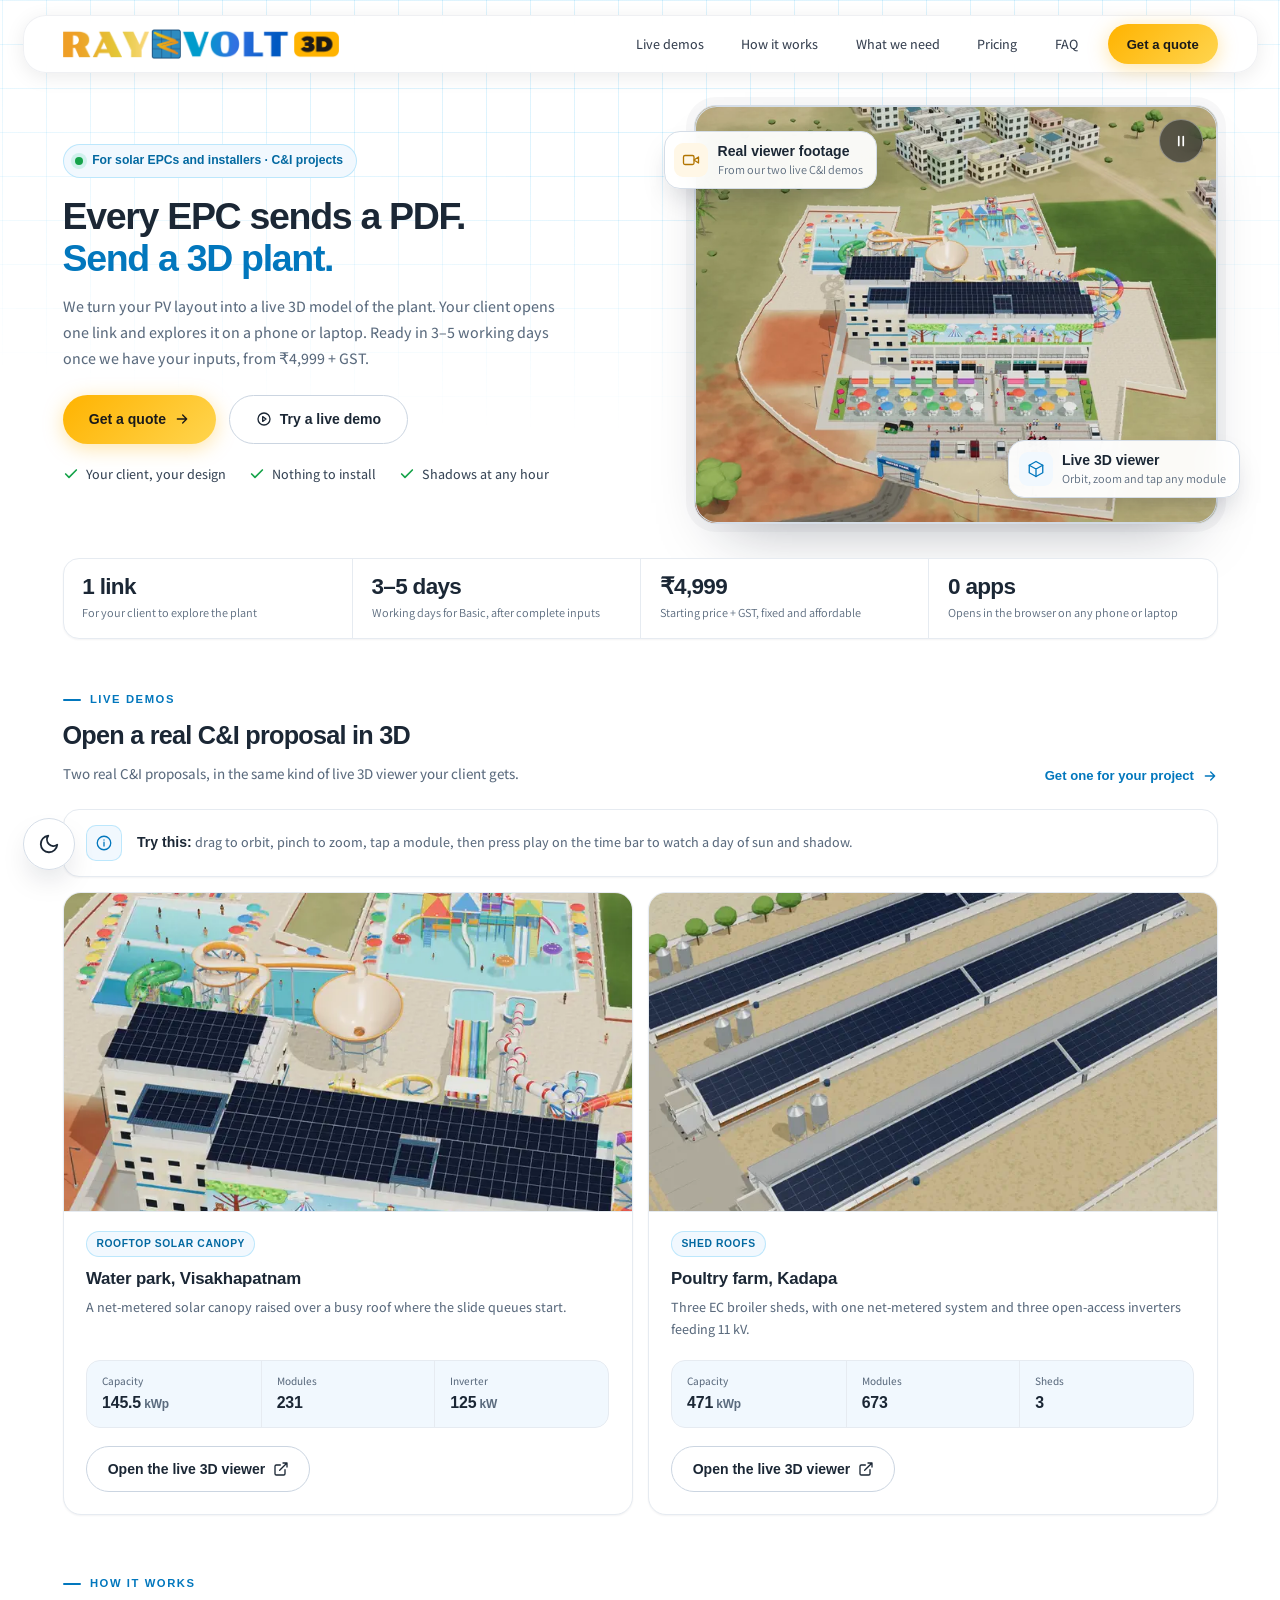
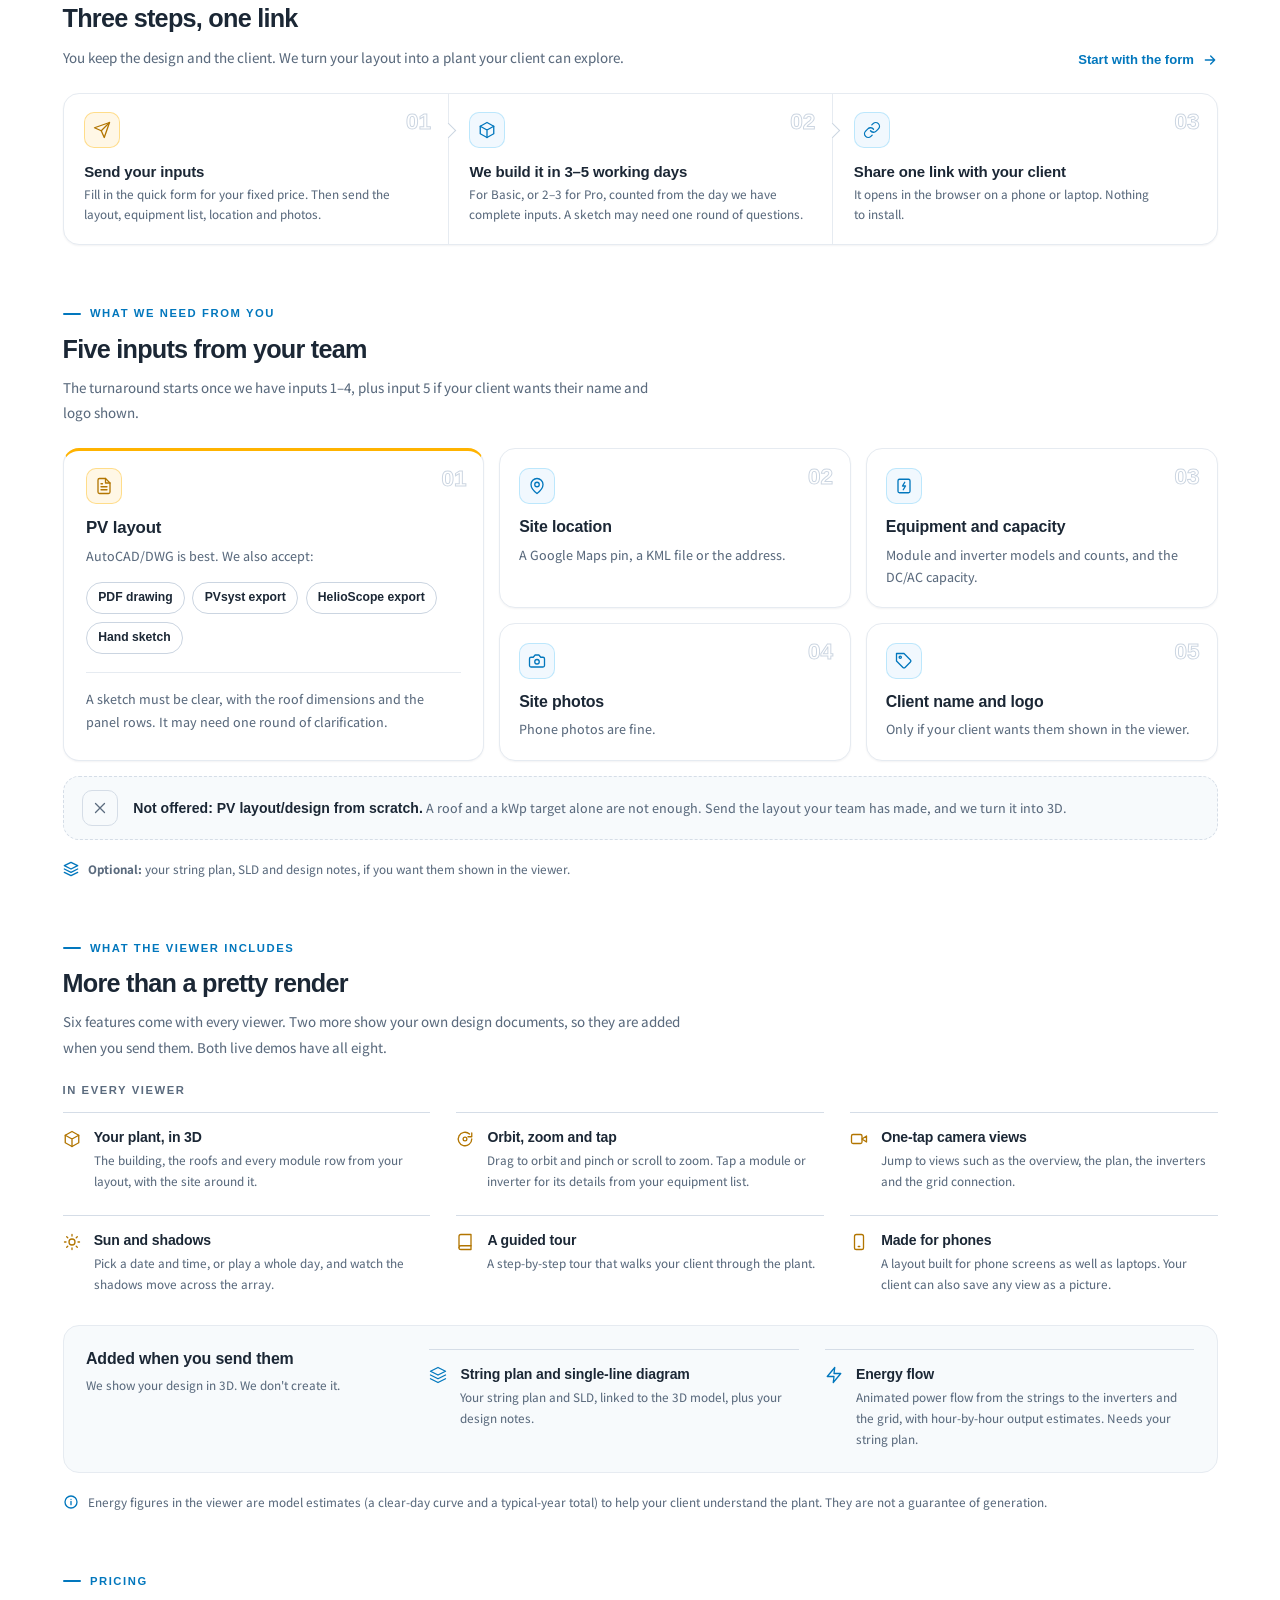
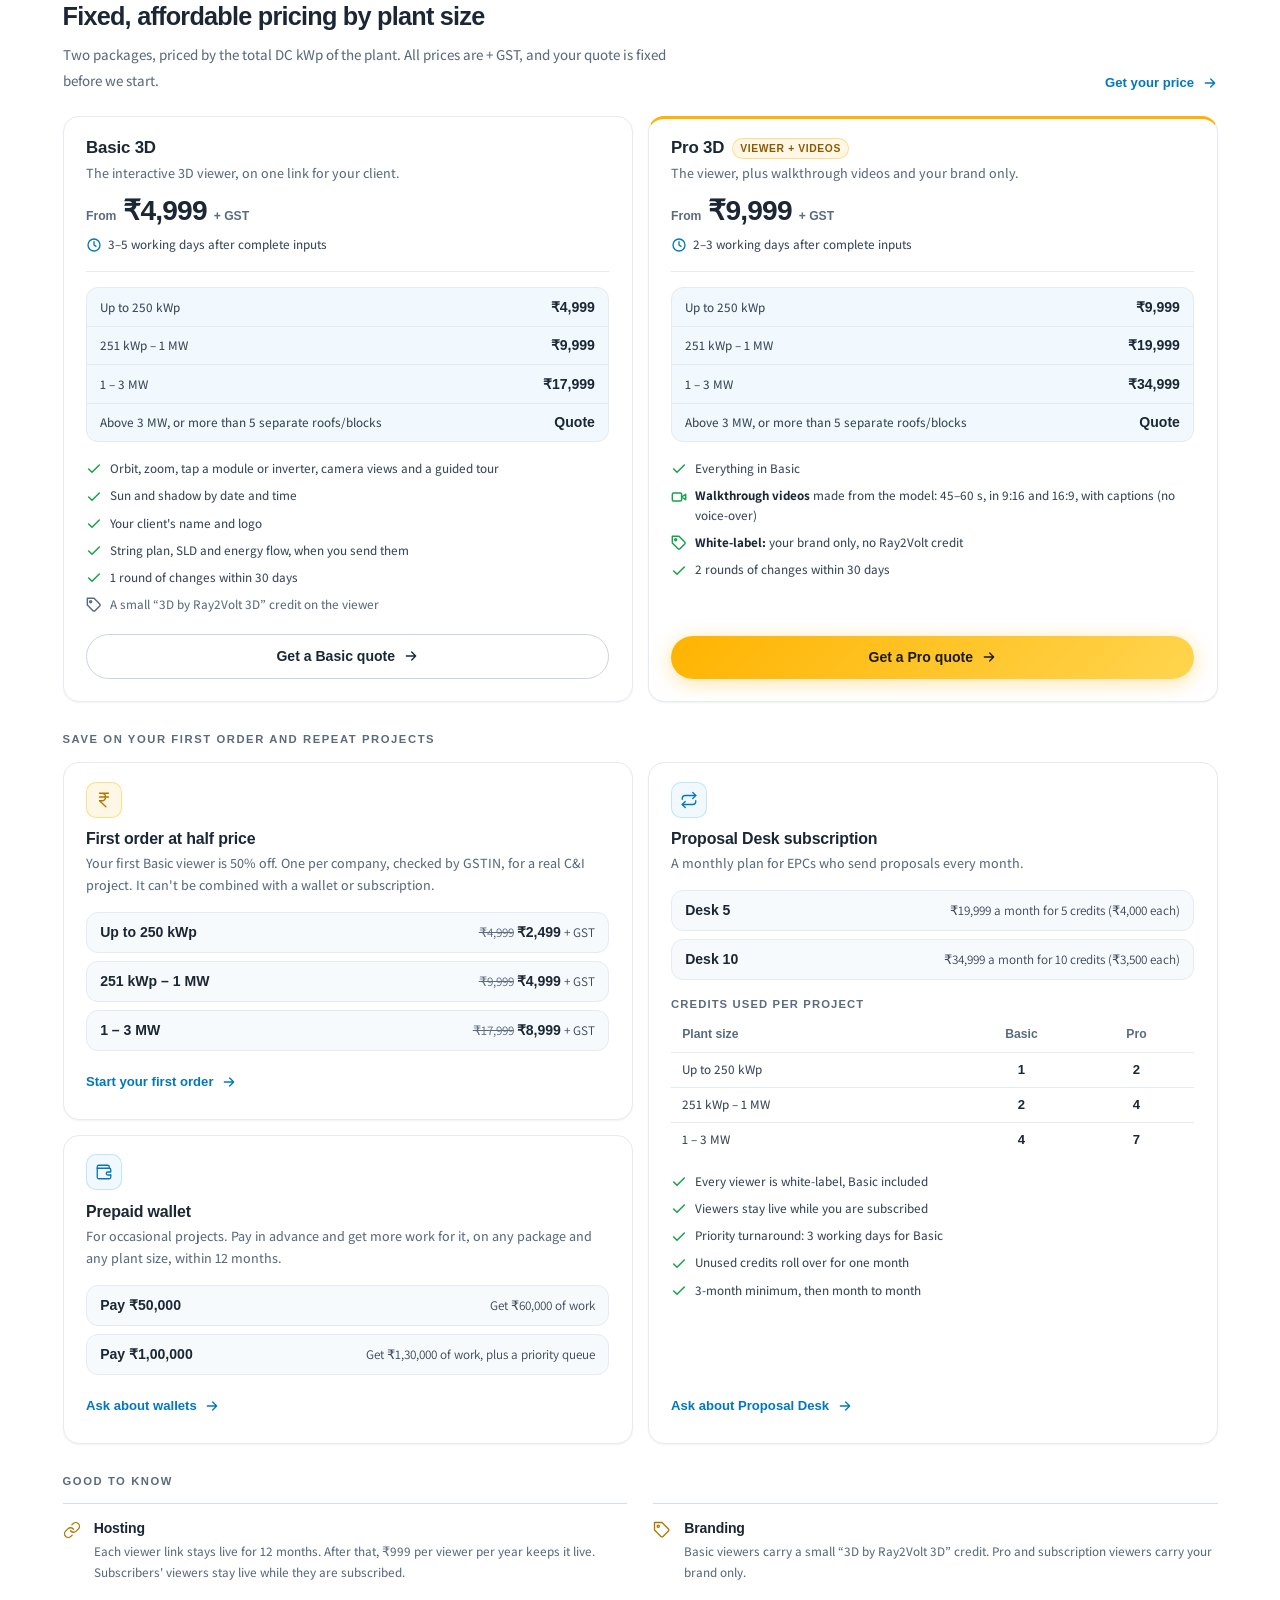
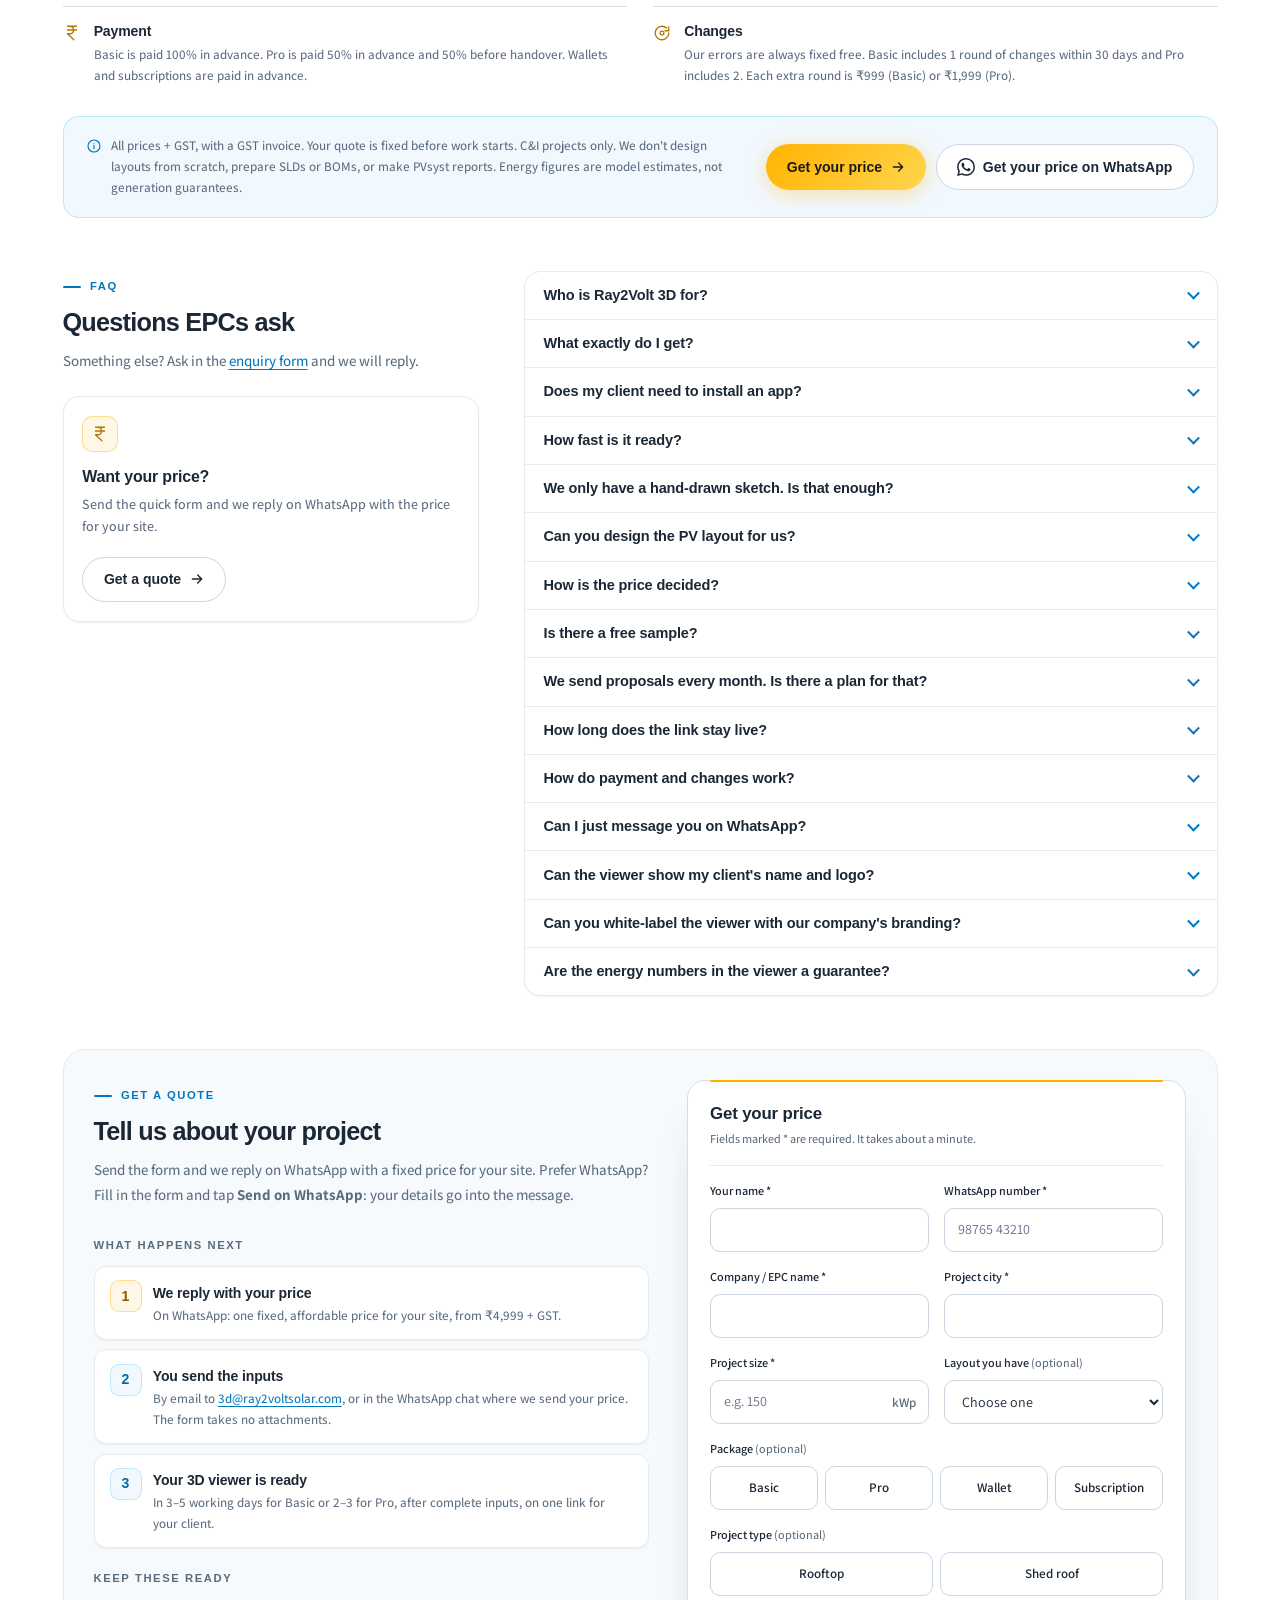
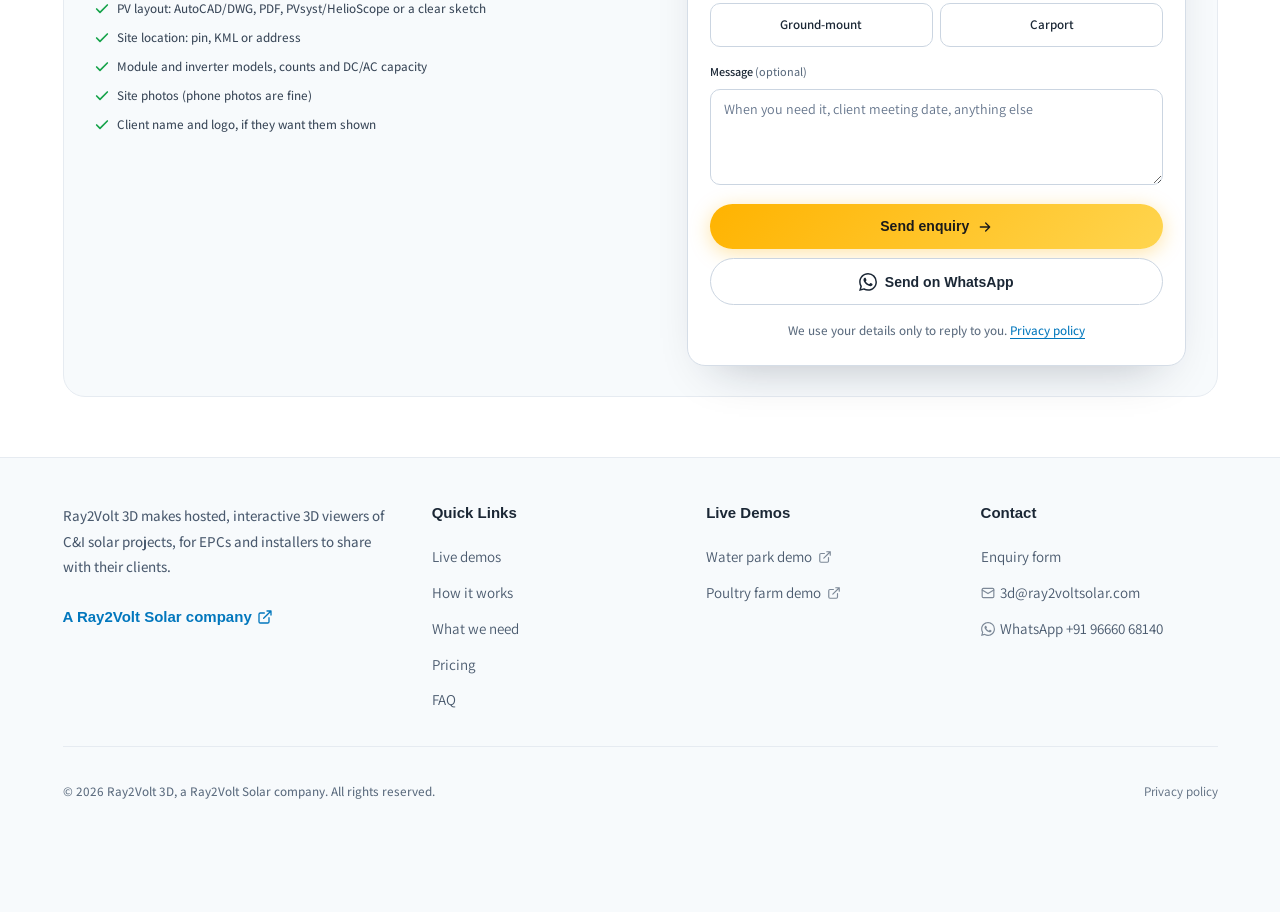
==== commit 0bfbb814: "Pro 3D turnaround: 2-3 working days" ====
--- a/index.html
+++ b/index.html
@@ -87,7 +87,7 @@
       "@id": "https://3d.ray2voltsolar.com/#service",
       "name": "Interactive 3D solar plant viewer",
       "serviceType": "3D visualisation of C&I solar projects",
-      "description": "One hosted, interactive 3D web viewer per C&I solar project, built from the EPC's PV layout, equipment list, site location and photos. Basic 3D is ready in 3–5 working days after complete inputs; Pro 3D adds walkthrough videos and white-label in 5–7 working days.",
+      "description": "One hosted, interactive 3D web viewer per C&I solar project, built from the EPC's PV layout, equipment list, site location and photos. Basic 3D is ready in 3–5 working days after complete inputs; Pro 3D adds walkthrough videos and white-label in 2–3 working days.",
       "provider": { "@id": "https://3d.ray2voltsolar.com/#organization" },
       "audience": { "@type": "BusinessAudience", "audienceType": "Solar EPCs and installers" },
       "areaServed": { "@type": "Country", "name": "India" },
@@ -335,7 +335,7 @@
           <span class="home-process__step" aria-hidden="true">02</span>
           <span class="home-tile"><svg class="home-icon" aria-hidden="true"><use href="#i-cube"/></svg></span>
           <h3>We build it in <span class="nw">3–5 working days</span></h3>
-          <p>For Basic, or <span class="nw">5–7</span> for Pro, counted from the day we have complete inputs. A sketch may need one round of questions.</p>
+          <p>For Basic, or <span class="nw">2–3</span> for Pro, counted from the day we have complete inputs. A sketch may need one round of questions.</p>
         </li>
         <li>
           <span class="home-process__step" aria-hidden="true">03</span>
@@ -526,7 +526,7 @@
             <h3 id="plan-pro">Pro 3D <span class="plan-card__badge">Viewer + videos</span></h3>
             <p class="plan-card__lede">The viewer, plus walkthrough videos and your brand&nbsp;only.</p>
             <p class="plan-card__price"><span class="plan-card__from">From</span> ₹9,999 <span class="plan-card__gst">+ GST</span></p>
-            <p class="plan-card__time"><svg class="home-icon home-icon--sm" aria-hidden="true"><use href="#i-clock"/></svg>5–7 working days after complete inputs</p>
+            <p class="plan-card__time"><svg class="home-icon home-icon--sm" aria-hidden="true"><use href="#i-clock"/></svg>2–3 working days after complete inputs</p>
           </div>
           <dl class="slab-list" aria-label="Pro 3D price by total DC kWp">
             <div><dt>Up to 250 kWp</dt><dd>₹9,999</dd></div>
@@ -674,7 +674,7 @@
         </details>
         <details class="faq-item">
           <summary>How fast is it ready?</summary>
-          <div class="faq-answer"><p>Basic takes 3–5 working days and Pro 5–7, after we receive complete inputs. Proposal Desk subscribers get Basic in 3 working days. If something is missing or unclear, the clock starts once we have it.</p></div>
+          <div class="faq-answer"><p>Basic takes 3–5 working days and Pro 2–3, after we receive complete inputs. Proposal Desk subscribers get Basic in 3 working days. If something is missing or unclear, the clock starts once we have it.</p></div>
         </details>
         <details class="faq-item">
           <summary>We only have a hand-drawn sketch. Is that enough?</summary>
@@ -873,7 +873,7 @@
               <span class="next-steps__num" aria-hidden="true">3</span>
               <div>
                 <h4>Your 3D viewer is ready</h4>
-                <p>In <span class="nw">3–5 working days</span> for Basic or <span class="nw">5–7</span> for Pro, after complete inputs, on one link for your client.</p>
+                <p>In <span class="nw">3–5 working days</span> for Basic or <span class="nw">2–3</span> for Pro, after complete inputs, on one link for your client.</p>
               </div>
             </li>
           </ol>
